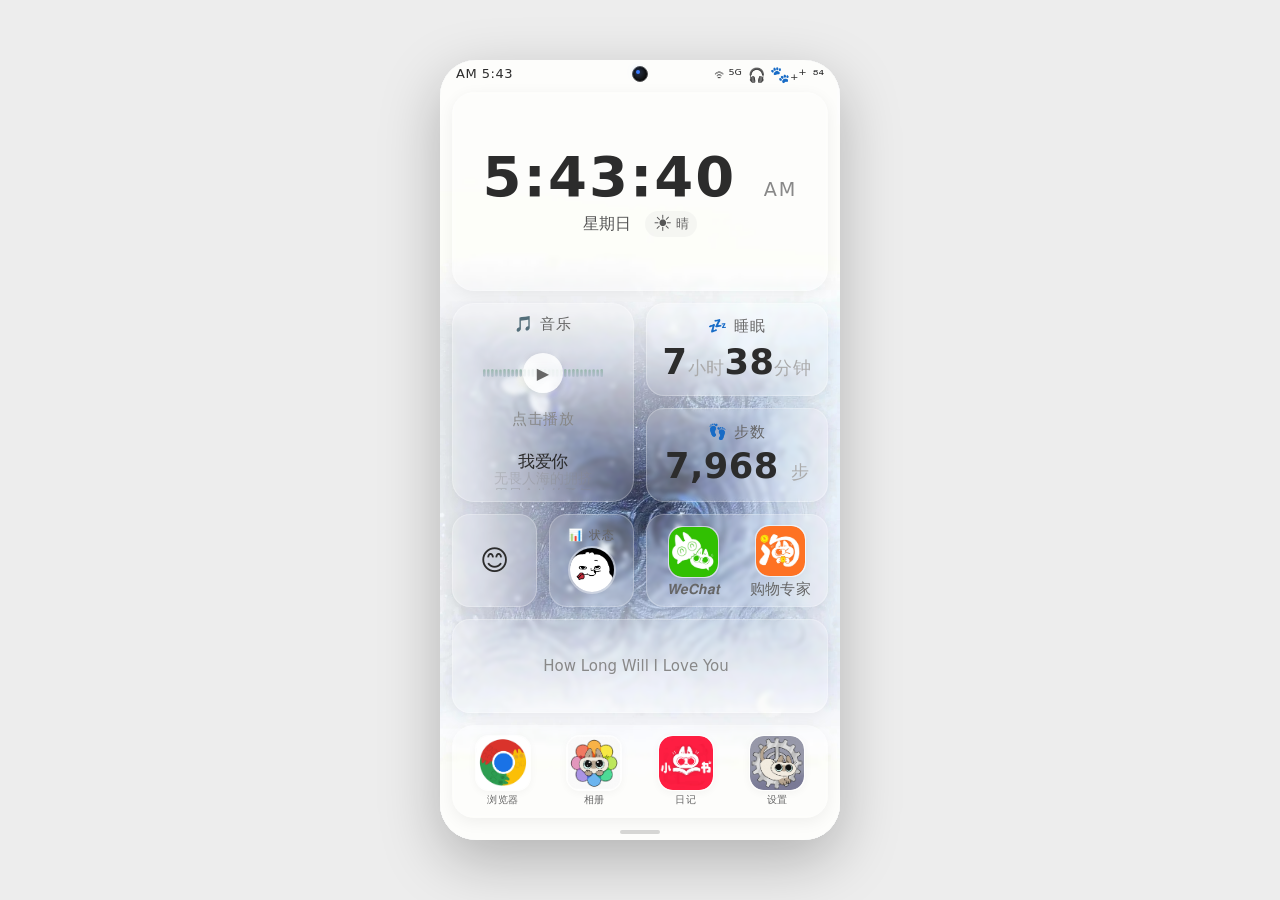
==== index.html @ c07f34bf "Add files via upload" ====
<!DOCTYPE html>
<html lang="zh-CN">
<head>
    <meta charset="UTF-8" />
    <meta name="viewport" content="width=device-width, initial-scale=1.0, maximum-scale=1.0, user-scalable=no" />
    <title>𝙒𝙚𝘾𝙝𝙖𝙩</title>

    <title>𝙒𝙚𝘾𝙝𝙖𝙩</title>
    <!-- 引入 CSS -->
    <link rel="stylesheet" href="style.css" />
</head>
<body class="font-system">

<div class="phone" id="app">
    <!-- 状态栏 (透明) -->
    <div id="statusBar">
        <span class="time" id="statusTime">AM 10:30</span>
        <div class="center-icons">
            <span class="cam"></span>
        </div>
        <div class="right-icons">
            <span class="wifi-icon">ᯤ⁵ᴳ</span>
            <span class="signal-icon">🎧</span>
            <span class="battery-icon">🐾₊⁺</span>⁸⁴
        </div>
    </div>

    <!-- Toast -->
    <div class="toast" id="toast"></div>

    <!-- 横幅通知 -->
    <div id="bannerContainer"></div>

    <!-- ==============================================================
    🏠 手机主页
    ============================================================== -->
    <div class="page active" id="homePage">
        <div class="home-grid" id="homeGrid">
            <!-- 时间卡片 -->
            <div class="home-card home-card-time">
                <div class="time-display" id="homeTimeDisplay">
                    00:00:00 <span class="ampm">AM</span>
                </div>
                <div class="date-weather">
                    <span class="weekday" id="homeWeekday">星期一</span>
                    <span class="weather-wrap" id="weatherToggle" title="点击切换天气">
                        <span class="weather-emoji" id="weatherEmoji">☀️</span>
                        <span class="weather-label" id="weatherLabel">晴</span>
                    </span>
                </div>
            </div>
            <!-- 音乐模块 -->
            <div class="home-card home-card-music" id="musicCard">
                <div class="music-label">🎵 音乐</div>
                <div class="waveform-wrap" id="waveformWrap">
                    <canvas id="musicWaveform"></canvas>
                    <div class="play-overlay" id="playOverlay">▶</div>
                </div>
                <div class="music-status" id="musicStatus">
                    <span id="musicStatusText">点击播放</span>
                </div>
                <div class="lyrics-container" id="lyricsContainer">
                    <div class="lyrics-scroll" id="lyricsScroll"></div>
                </div>
            </div>
            <!-- 睡眠 -->
            <div class="home-card home-card-sleep">
                <div class="sleep-label">💤 睡眠</div>
                <div class="sleep-value" id="sleepValue">
                    <span class="num">7</span><span class="unit">小时</span><span class="num">32</span><span class="unit">分钟</span>
                </div>
            </div>
            <!-- 步数 -->
            <div class="home-card home-card-steps">
                <div class="steps-label">👣 步数</div>
                <div class="steps-value" id="stepsValue">
                    <span class="num">6,842</span> <span class="unit">步</span>
                </div>
            </div>
            <!-- 情绪占位 -->
            <div class="home-card home-card-mood-placeholder">😊</div>
            <!-- 状态监测 -->
            <div class="home-card home-card-status" id="statusCard">
                <div class="status-label">📊 状态</div>
                <div class="status-avatar" id="statusAvatar">楚</div>
            </div>
            <!-- WeChat + 购物专家 -->
            <div class="home-card home-card-apps">
                <div class="app-wrapper">
                    <div class="app-icon wechat" id="homeWechatBtn">
                        <span class="app-emoji" style="font-size:inherit;">💬</span>
                    </div>
                    <span class="app-name">𝙒𝙚𝘾𝙝𝙖𝙩</span>
                </div>
                <div class="app-wrapper">
                    <div class="app-icon shopping" id="homeShoppingBtn">
                        <span class="app-emoji" style="font-size:inherit;">🛒</span>
                    </div>
                    <span class="app-name">购物专家</span>
                </div>
            </div>
            <!-- 个性签名 -->
            <div class="home-card home-card-signature" id="signatureCard">
                <span class="sig-text" id="homeSignature">今天也要好好生活</span>
                <span class="sig-edit-icon"></span>
            </div>
            <!-- 底部dock -->
            <div class="home-card home-card-dock">
                <div class="dock-wrapper">
                    <div class="dock-icon" id="dockSafari">
                        <span class="dock-emoji" style="font-size:inherit;">🧭</span>
                    </div>
                    <span class="dock-name">浏览器</span>
                </div>
                <div class="dock-wrapper">
                    <div class="dock-icon" id="dockAlbum">
                        <span class="dock-emoji" style="font-size:inherit;">🖼️</span>
                    </div>
                    <span class="dock-name">相册</span>
                </div>
                <div class="dock-wrapper">
                    <div class="dock-icon" id="dockDiary">
                        <span class="dock-emoji" style="font-size:inherit;">📖</span>
                    </div>
                    <span class="dock-name">日记</span>
                </div>
                <div class="dock-wrapper">
                    <div class="dock-icon" id="dockSettings">
                        <span class="dock-emoji" style="font-size:inherit;">⚙️</span>
                    </div>
                    <span class="dock-name">设置</span>
                </div>
            </div>
        </div>
        <div class="home-indicator"></div>
    </div>

    <!-- ==============================================================
    🧭 浏览器页面 (Safari)
    ============================================================== -->
    <div class="page safari-page" id="safariPage">
        <div class="safari-header">
            <button class="back-btn" id="safariBack">‹</button>
            <span class="title">浏览器</span>
            <input class="url-bar" id="urlBar" type="text" placeholder="搜索或输入网址" value="about:blank" />
            <button class="refresh-btn" id="refreshBtn">⟳</button>
        </div>
        <div class="safari-body" id="safariBody">
            <div class="search-engine">
                <div class="search-logo">🔍</div>
                <input class="search-input" id="searchInput" type="text" placeholder="搜索..." />
            </div>
            <div>
                <div class="section-title">⭐ 收藏夹</div>
                <div class="bookmark-item" id="bookmarkShopping">
                    <div>首页 - 您身边的购物专家 30分钟到家</div>
                    <div class="url">shopping://expert</div>
                </div>
                <div class="bookmark-item" id="bookmarkRehab">
                    <div>首页 - Powered by STARS 复健训练</div>
                    <div class="url">stars://rehab</div>
                </div>
                <div class="bookmark-item" id="bookmarkTouch">
                    <div>Touch 虚拟触碰面板 - 与您的爱人亲密互动</div>
                    <div class="url">touch://virtual</div>
                </div>
            </div>
            <div>
                <div class="section-title">🕐 历史记录</div>
                <div class="history-item"><span>小指断裂还可以重新接续吗</span><span class="h-time">昨天</span></div>
                <div class="history-item"><span>腿伤多久能出院</span><span class="h-time">昨天</span></div>
                <div class="history-item"><span>复健训练注意事项</span><span class="h-time">3天前</span></div>
                <div class="history-item"><span>手部神经修复手术</span><span class="h-time">5天前</span></div>
            </div>
        </div>
    </div>

    <!-- 复健弹窗 -->
    <div class="rehab-overlay" id="rehabOverlay">
        <div class="rehab-card">
            <div class="rehab-title">😈 复健训练</div>
            <div class="slider-group">
                <div class="slider-label"><span>震动强度</span><span class="slider-val" id="intensityVal">3</span></div>
                <input type="range" id="intensitySlider" min="1" max="5" value="3" step="1" />
            </div>
            <div class="slider-group">
                <div class="slider-label"><span>震动频率</span><span class="slider-val" id="frequencyVal">3</span></div>
                <input type="range" id="frequencySlider" min="1" max="5" value="3" step="1" />
            </div>
            <div class="slider-group">
                <div class="slider-label"><span>性能释放</span><span class="slider-val" id="performanceVal">50%</span></div>
                <input type="range" id="performanceSlider" min="0" max="100" value="50" step="1" />
            </div>
            <div class="rehab-actions">
                <button class="btn-start" id="rehabStart">▶ 开始</button>
                <button class="btn-stop" id="rehabStop">⏹ 停止</button>
            </div>
        </div>
    </div>

    <!-- ==============================================================
    📖 恋爱日记 (Diary)
    ============================================================== -->
    <div class="page diary-page" id="diaryPage">
        <div class="diary-header">
            <button class="back-btn" id="diaryBack">‹</button>
            <span class="title">日记</span>
            <div class="header-actions">
                <span id="diaryHiddenBtn" style="font-size:18px;cursor:pointer;">🤫</span>
            </div>
        </div>
        <div class="diary-top" id="diaryTop">
            <div class="ecg-row">
                <div class="avatar-circle" id="diaryAvatarLeft">陆</div>
                <div class="ecg-wrap">
                    <svg class="ecg-svg" viewBox="0 0 200 30" preserveAspectRatio="xMidYMid meet">
                        <polyline points="0,15 10,15 15,3 20,27 25,15 35,15 40,3 45,27 50,15 60,15 65,3 70,27 75,15 85,15 90,3 95,27 100,15 110,15 115,3 120,27 125,15 135,15 140,3 145,27 150,15 160,15 165,3 170,27 175,15 185,15 190,3 195,27 200,15"
                        fill="none" stroke="#C1D1E5" stroke-width="2" stroke-linecap="round" stroke-linejoin="round" />
                    </svg>
                    <span class="heart-icon">❤️</span>
                </div>
                <div class="avatar-circle" id="diaryAvatarRight">楚</div>
            </div>
            <div class="diary-anniversary" id="diaryAnniversary">💕 在一起已经 <strong>0</strong> 天</div>
        </div>
        <hr class="diary-divider" />
        <div class="diary-list" id="diaryList"></div>
        <div class="diary-input">
            <input id="diaryInput" placeholder="写日记..." />
            <button id="diarySend">发布</button>
        </div>
    </div>

    <!-- ==============================================================
    👆 Touch 虚拟触碰面板
    ============================================================== -->
    <div class="page touch-page" id="touchPage">
        <div class="touch-header">
            <button class="back-btn" id="touchBack">‹</button>
            <span class="title">Touch 虚拟触碰面板</span>
            <div class="header-actions">
                <button id="privacyToggle" class="privacy-btn" title="点击切换隐私模式">
                    ❤️
                </button>
            </div>
        </div>
        <div class="touch-body">
            <!-- 上方：感知调节模块 -->
            <div class="sense-module">
                <div class="module-title">✨ 感知调节</div>
                <div class="sense-grid">
                    <div class="sense-item">
                        <div class="sense-label">
                            <span>🌬️ 呼吸</span>
                            <span class="sense-value" id="breathVal">60</span>
                        </div>
                        <input type="range" class="sense-slider" id="breathSlider" min="20" max="120" value="60" />
                    </div>
                    <div class="sense-item">
                        <div class="sense-label">
                            <span>🌡️ 体温</span>
                            <span class="sense-value" id="tempVal">36.5</span>
                        </div>
                        <input type="range" class="sense-slider" id="tempSlider" min="35" max="39" step="0.1" value="36.5" />
                    </div>
                    <div class="sense-item">
                        <div class="sense-label">
                            <span>😣 痛觉</span>
                            <span class="sense-value" id="painVal">30</span>
                        </div>
                        <input type="range" class="sense-slider" id="painSlider" min="0" max="100" value="30" />
                    </div>
                    <div class="sense-item">
                        <div class="sense-label">
                            <span>👃 嗅觉</span>
                            <span class="sense-value" id="smellVal">50</span>
                        </div>
                        <input type="range" class="sense-slider" id="smellSlider" min="0" max="100" value="50" />
                    </div>
                    <div class="sense-item">
                        <div class="sense-label">
                            <span>👅 味觉</span>
                            <span class="sense-value" id="tasteVal">50</span>
                        </div>
                        <input type="range" class="sense-slider" id="tasteSlider" min="0" max="100" value="50" />
                    </div>
                </div>
            </div>

            <!-- 中间：8个触碰按键 -->
            <div class="touch-grid-module">
                <div class="module-title">🤲 触碰互动</div>
                <div class="touch-grid">
                    <button class="touch-btn" data-touch="holdhand">
                        <span class="touch-icon">🤝</span>
                        <span class="touch-name">牵手</span>
                    </button>
                    <button class="touch-btn" data-touch="hug">
                        <span class="touch-icon">🤗</span>
                        <span class="touch-name">拥抱</span>
                    </button>
                    <button class="touch-btn" data-touch="kiss">
                        <span class="touch-icon">💋</span>
                        <span class="touch-name">亲吻</span>
                    </button>
                    <button class="touch-btn" data-touch="pathead">
                        <span class="touch-icon">🧠</span>
                        <span class="touch-name">摸头</span>
                    </button>
                    <button class="touch-btn" data-touch="patshoulder">
                        <span class="touch-icon">👐</span>
                        <span class="touch-name">拍肩</span>
                    </button>
                    <button class="touch-btn" data-touch="comfort">
                        <span class="touch-icon">🫂</span>
                        <span class="touch-name">安慰</span>
                    </button>
                    <button class="touch-btn" data-touch="observe">
                        <span class="touch-icon">👀</span>
                        <span class="touch-name">观察</span>
                    </button>
                    <button class="touch-btn" data-touch="play">
                        <span class="touch-icon">🎮</span>
                        <span class="touch-name">嬉戏</span>
                    </button>
                </div>
            </div>

            <!-- 下方：反应日志区 -->
            <div class="log-module">
                <div class="module-title">📝 反应日志 <span style="font-size:11px;color:#999;font-weight:normal;">（长按可删除）</span></div>
                <div class="log-area" id="touchLogArea">
                    <div class="log-empty">点击上方按键，看看楚歌的反应...</div>
                </div>
            </div>
        </div>
    </div>

    <!-- ==============================================================
    🛒 购物专家页面
    ============================================================== -->
    <div class="page shopping-page" id="shoppingPage">
        <div class="shopping-header">
            <button class="back-btn" id="shoppingBack">‹</button>
            <span class="title">购物专家</span>
            <div class="header-actions">
                <button class="more-btn" id="shoppingMoreBtn">⋮</button>
                <div class="more-dropdown" id="shoppingMoreDropdown">
                    <button class="m-item" data-action="add">➕ 添加物品</button>
                    <button class="m-item" data-action="toggleHide">
                        🙈 隐藏金额 <span class="toggle-indicator" id="hideToggleIndicator">关</span>
                    </button>
                </div>
            </div>
        </div>
        <!-- 分类导航 -->
        <div class="shop-categories" id="shopCategories"></div>
        <!-- 商品列表 -->
        <div class="shop-items" id="shopItems"></div>
        <!-- 购物车栏 -->
        <div class="shop-cart-bar" id="shopCartBar">
            <div class="cart-info">
                <span class="cart-icon" id="cartIcon">
                    🛒
                    <span class="cart-badge" id="cartBadge" style="display:none;">0</span>
                </span>
                <span class="cart-summary" id="cartSummary">购物车是空的</span>
            </div>
            <button class="btn-checkout" id="btnCheckout" disabled>去购物</button>
        </div>
        <!-- 购物车详情 -->
        <div class="cart-detail-overlay" id="cartDetailOverlay">
            <div class="cart-detail-card">
                <div class="cart-title">🛒 购物车</div>
                <div class="cart-items" id="cartItemsList"></div>
                <div class="cart-total" id="cartTotalRow">
                    <span>合计</span>
                    <span class="total-price" id="cartTotalPrice">¥0.00</span>
                </div>
                <div class="cart-actions">
                    <button class="btn-cart-checkout" id="cartCheckoutBtn">🧾 下单</button>
                    <button class="btn-cart-clear" id="cartClearBtn">清空</button>
                    <button class="btn-cart-close" id="cartCloseBtn">关闭</button>
                </div>
            </div>
        </div>
    </div>

    <!-- ===== 聊天列表页 ===== -->
    <div class="page" id="listPage">
        <div class="list-header">
            <button class="back-btn" id="listBack">‹</button>
            <span class="title">𝙒𝙚𝘾𝙝𝙖𝙩</span>
            <div class="header-actions">
                <span id="momentsEntry" style="font-size:18px;cursor:pointer;">🌙</span>
            </div>
        </div>
        <div id="contactList" style="flex:1;overflow-y:auto;"></div>
    </div>

    <!-- ===== 聊天详情页 ===== -->
    <div class="page" id="chatPage">
        <div class="chat-header">
            <button class="back-btn" id="backToList">‹</button>
            <div class="header-title-wrapper" id="chatTitleWrapper">
                <span class="main-name" id="chatTitleMain">楚歌</span>
                <span class="sub-name" id="chatTitleSub"></span>
            </div>
            <div class="header-actions">
                <button class="action-btn" id="callBtn" title="拨打电话">📞</button>
                <button class="menu-btn" id="menuBtn">⋮</button>
            </div>
            <div class="dropdown-menu" id="dropdownMenu">
                <button class="menu-item" data-action="background">📝 背景记录</button>
                <button class="menu-item" data-action="pin">📌 置顶聊天</button>
                <button class="menu-item" data-action="mute">🔕 消息免打扰</button>
                <button class="menu-item" data-action="cold">❄️ 许久未回复</button>
                <div class="menu-divider"></div>
                <button class="menu-item" data-action="redpacket">🧧 发红包</button>
                <button class="menu-item" data-action="voice">🎤 发语音</button>
                <div class="menu-divider"></div>
                <button class="menu-item" data-action="export">📤 导出聊天记录</button>
                <button class="menu-item danger" data-action="delete">🚫 删除聊天</button>
            </div>
        </div>

        <div class="chat-area" id="chatArea"></div>

        <div class="msg-context-menu" id="msgContextMenu">
            <button class="menu-item" id="msgMenuDelete">🚫 删除</button>
            <button class="menu-item" id="msgMenuRegenerate">🔄 AI重说</button>
            <button class="menu-item" id="msgMenuSelectMulti">☑️ 选择多条</button>
        </div>

        <div class="selection-bar" id="selectionBar">
            <span class="sel-info">已选 <span class="count" id="selCount">0</span> 条</span>
            <div class="sel-actions">
                <button class="btn-del" id="selDelete">🚫 删除</button>
                <button class="btn-forward" id="selForward">📤 转发</button>
                <button class="btn-cancel-sel" id="selCancel">取消</button>
            </div>
        </div>

        <div class="input-area">
            <button class="plus-btn" id="plusBtn">
                <span class="plus-icon">+</span>
            </button>
            <div class="input-wrap">
                <div class="sticker-preview" id="stickerPreview" aria-hidden="true"></div>
                <input class="input-field" id="inputField" type="text" placeholder="输入消息..." autocomplete="off" />
            </div>
            <button class="send-btn" id="sendBtn">发送</button>
        </div>

        <!-- 底部功能面板 -->
        <div class="bottom-panel" id="bottomPanel">
            <div class="panel-card" data-action="sticker">
                <div class="card-icon">😊</div>
                <div class="card-label">表情包</div>
            </div>
            <div class="panel-card" data-action="redpacket">
                <div class="card-icon">🧧</div>
                <div class="card-label">红包</div>
            </div>
            <div class="panel-card" data-action="transfer">
                <div class="card-icon">💸</div>
                <div class="card-label">转账</div>
            </div>
            <div class="panel-card" data-action="placeholder">
                <div class="card-icon">📎</div>
                <div class="card-label">更多</div>
            </div>
        </div>

        <!-- ===== 通话面板 - 半透明毛玻璃 ===== -->
        <div class="call-overlay" id="callOverlay">
            <div class="call-card">
                <div class="caller-name" id="callerName">楚歌</div>
                <div class="caller-status" id="callerStatus">响铃中...</div>
                <div class="call-actions">
                    <button class="btn-answer" id="callAnswer">接听</button>
                    <button class="btn-reject" id="callReject">挂断</button>
                </div>
            </div>
        </div>

        <div class="claim-overlay" id="claimOverlay">
            <div class="claim-card">
                <div class="claim-title">🧧 领取红包</div>
                <div class="claim-actions">
                    <button class="btn-claim" id="claimBtn">领取</button>
                    <button class="btn-return" id="returnBtn">退回</button>
                </div>
            </div>
        </div>

        <div class="custom-overlay" id="redpacketOverlay">
            <div class="custom-card">
                <div class="card-title">🧧 发红包</div>
                <input class="card-input" id="redpacketAmount" type="text" placeholder="金额（元）" />
                <textarea class="card-textarea" id="redpacketMessage" placeholder="想说的话（选填）"></textarea>
                <div class="card-actions">
                    <button class="btn-send" id="redpacketSend">发送</button>
                    <button class="btn-cancel" id="redpacketCancel">取消</button>
                </div>
            </div>
        </div>

        <div class="custom-overlay" id="voiceOverlay">
            <div class="custom-card">
                <div class="card-title">🎤 发语音</div>
                <textarea class="card-textarea" id="voiceContent" placeholder="输入语音内容..." style="min-height:50px;"></textarea>
                <div class="voice-bar-container">
                    <div class="voice-bar" id="voiceBar" style="width:0%;"></div>
                </div>
                <div class="card-actions">
                    <button class="btn-send" id="voiceSend">发送</button>
                    <button class="btn-cancel" id="voiceCancel">取消</button>
                </div>
            </div>
        </div>

        <!-- 表情包面板 -->
        <div class="sticker-overlay" id="stickerOverlay">
            <div class="sticker-panel">
                <div class="sticker-header">
                    <span class="sticker-title">😊 表情包</span>
                    <button class="sticker-add-btn" id="stickerAddBtn">+ 添加</button>
                    <button class="sticker-close" id="stickerClose">×</button>
                </div>
                <div class="sticker-grid" id="stickerGrid">
                    <!-- 表情包动态生成 -->
                </div>
            </div>
        </div>

        <!-- 表情包编辑弹窗 -->
        <div class="sticker-edit-overlay" id="stickerEditOverlay">
            <div class="sticker-edit-card">
                <div class="edit-title" id="stickerEditTitle">添加表情包</div>
                <div class="edit-preview" id="stickerEditPreview">😊</div>
                <div class="edit-row" style="display:flex; align-items:center; gap:8px;">
                    <label style="flex-shrink:0;">表情/图片</label>
                    <input type="text" id="stickerEmojiInput" placeholder="输入emoji或图片URL" style="flex:1;" />
                    <button type="button" id="stickerImageUploadBtn" style="
                        width:32px; height:32px; border-radius:50%; border:1px solid #ccc;
                        background:#f0f0f0; cursor:pointer; font-size:16px; display:flex;
                        align-items:center; justify-content:center; flex-shrink:0;
                    " title="上传图片">↑</button>
                    <input type="file" id="stickerImageUpload" accept="image/*" style="display:none;" />
                </div>
                <!-- ★★★ 已删除“备注”输入框 ★★★ -->
                <div class="edit-row">
                    <label>描述（30字）</label>
                    <input type="text" id="stickerDescInput" maxlength="30" placeholder="例如：流泪小狗紧紧拥抱..." />
                </div>
                <div class="edit-row">
                    <label>风格</label>
                    <select id="stickerStyleSelect">
                        <option value="positive">开心/积极</option>
                        <option value="negative">生气/消极</option>
                        <option value="shy">害羞/暧昧</option>
                        <option value="sad">委屈/难过</option>
                        <option value="neutral">中性/其他</option>
                    </select>
                </div>
                <div class="edit-actions">
                    <button class="btn-cancel" id="stickerEditCancel">取消</button>
                    <button class="btn-save" id="stickerEditSave">保存</button>
                </div>
            </div>
        </div>

        <div class="forward-overlay" id="forwardOverlay">
            <div class="forward-card">
                <div class="forward-title">📤 转发给</div>
                <div class="forward-list" id="forwardList"></div>
                <div class="forward-actions">
                    <button class="btn-fwd-cancel" id="forwardCancel">取消</button>
                </div>
            </div>
        </div>
    </div>

    <!-- ===== 朋友圈页 ===== -->
    <div class="page moments-page" id="momentsPage">
        <div class="moments-header">
            <button class="back-btn" id="momentsBack">‹</button>
            <span class="title">𝙈𝙤𝙢𝙚𝙣𝙩𝙨</span>
            <div class="header-actions">
                <span id="momentsHiddenBtn" style="font-size:18px;cursor:pointer;">🤫</span>
            </div>
        </div>
        <div class="profile-area" id="momentsProfileArea">
            <div class="profile-avatar" id="profileAvatar">陆</div>
            <div class="profile-signature" id="profileSignature">打工赚钱 养楚歌</div>
        </div>
        <div class="moments-list" id="momentsList"></div>
        <div class="moments-input">
            <input id="momentInput" placeholder="写日记..." />
            <button id="momentSend">发布</button>
        </div>
    </div>

    <!-- ===== 设置页 ===== -->
    <div class="page settings-page" id="settingsPage">
        <div class="settings-header">
            <button class="back-btn" id="settingsBack">‹</button>
            <span class="title">设置</span>
        </div>
        <div class="settings-body">
            <!-- 手机美化 -->
            <div class="settings-group" id="themeGroup">
                <div class="group-header">
                    <span class="group-title">手机美化</span>
                    <span class="toggle-btn collapsed" id="themeToggle">▼</span>
                </div>
                <div class="group-content collapsed" id="themeContent">
                    <div class="option-row">
                        <span class="option-label">字体</span>
                        <div class="option-control" id="fontControl">
                            <select id="fontSelect">
                                <option value="system">系统默认</option>
                                <option value="noto-sans">思源黑体</option>
                                <option value="noto-serif">思源宋体</option>
                                <option value="georgia">Georgia</option>
                                <option value="palatino">Palatino</option>
                            </select>
                        </div>
                    </div>
                    <div class="option-row">
                        <span class="option-label">桌面壁纸</span>
                        <div class="option-control" style="flex-direction:column; align-items:stretch; gap:8px; width:100%;">
                            <div class="wallpaper-preview" id="wallpaperPreview">点击上传壁纸</div>
                            <div class="wallpaper-actions">
                                <button class="primary" id="wallpaperUpload">上传</button>
                                <button id="wallpaperReset">恢复默认</button>
                            </div>
                        </div>
                    </div>
                    <div class="option-row">
                        <span class="option-label">朋友圈首图</span>
                        <div class="option-control" style="flex-direction:column; align-items:stretch; gap:8px; width:100%;">
                            <div class="wallpaper-preview" id="momentsCoverPreview">点击上传首图</div>
                            <div class="wallpaper-actions">
                                <button class="primary" id="momentsCoverUpload">上传</button>
                                <button id="momentsCoverReset">恢复默认</button>
                            </div>
                        </div>
                    </div>
                    <div class="option-row">
                        <span class="option-label">聊天背景</span>
                        <div class="option-control" style="flex-direction:column; align-items:stretch; gap:8px; width:100%;">
                            <div class="wallpaper-preview" id="chatBgPreview">点击上传背景</div>
                            <div class="wallpaper-actions">
                                <button class="primary" id="chatBgUpload">上传</button>
                                <button id="chatBgReset">恢复默认</button>
                            </div>
                        </div>
                    </div>
                    <div class="option-row">
                        <span class="option-label">气泡透明度</span>
                        <div class="option-control">
                            <input type="range" id="bubbleOpacitySlider" min="20" max="100" value="100" step="1" />
                            <span class="range-val" id="bubbleOpacityVal">100%</span>
                        </div>
                    </div>
                    <div class="option-row">
                        <span class="option-label">字体大小</span>
                        <div class="option-control">
                            <input type="range" id="bubbleFontSizeSlider" min="12" max="20" value="14" step="1" />
                            <span class="range-val" id="bubbleFontSizeVal">14px</span>
                        </div>
                    </div>
                    <div class="option-row">
                        <span class="option-label">模块透明度</span>
                        <div class="option-control">
                            <input type="range" id="opacitySlider" min="10" max="100" value="15" step="1" />
                            <span class="range-val" id="opacityVal">15%</span>
                        </div>
                    </div>
                    <div class="option-row">
                        <span class="option-label">模块毛玻璃</span>
                        <div class="option-control">
                            <input type="range" id="blurSlider" min="0" max="30" value="2" step="1" />
                            <span class="range-val" id="blurVal">2px</span>
                        </div>
                    </div>
                </div>
            </div>

            <!-- 头像管理 -->
            <div class="settings-group" id="avatarSettingsGroup">
                <div class="group-header">
                    <span class="group-title">头像管理</span>
                    <span class="toggle-btn collapsed" id="avatarToggle">▼</span>
                </div>
                <div class="group-content collapsed" id="avatarSettingsContent">
                    <div class="avatar-edit-row">
                        <div class="label">陆昭</div>
                        <div class="preview" id="myAvatarPreview"></div>
                        <div class="actions">
                            <button id="myAvatarEmoji">Emoji</button>
                            <button id="myAvatarUpload">上传</button>
                            <button id="myAvatarReset">恢复默认</button>
                        </div>
                    </div>
                    <div id="contactAvatarList" style="margin-top:8px;"></div>
                </div>
            </div>

            <!-- 图标管理 -->
            <div class="settings-group" id="iconSettingsGroup">
                <div class="group-header">
                    <span class="group-title">图标管理</span>
                    <span class="toggle-btn collapsed" id="iconToggle">▼</span>
                </div>
                <div class="group-content collapsed" id="iconSettingsContent">
                    <div id="iconList"></div>
                </div>
            </div>

            <!-- 时间设置 -->
            <div class="settings-group">
                <div class="group-title">时间设置</div>
                <div class="option-row">
                    <span class="option-label">当前时间</span>
                    <span id="currentTimeDisplay" style="font-size:14px;color:#2c2c2c;"></span>
                </div>
                <div class="option-row" style="flex-wrap:wrap; gap:6px;">
                    <span class="option-label">时间调整</span>
                    <div class="option-control" style="flex:1; justify-content:flex-start; gap:8px; flex-wrap:wrap;">
                        <input type="datetime-local" id="timePicker" />
                        <button id="applyTimeBtn">应用</button>
                        <button id="syncTimeBtn" style="padding:4px 14px; border:1px solid #d9d9d9; border-radius:16px; background:#fff; font-size:13px; cursor:pointer; font-family:inherit; color:#2c2c2c;">同步系统时间</button>
                    </div>
                </div>
            </div>

            <!-- API设置 -->
            <div class="settings-group">
                <div class="group-title">API 设置</div>
                <div class="option-row" style="flex-direction:column; align-items:stretch; gap:4px; padding:6px 0;">
                    <span class="option-label" style="width:100%; font-size:13px; font-weight:500; color:#555;">API 地址</span>
                    <input type="text" id="apiUrlInput" placeholder="https://api.deepseek.com/chat/completions" 
                           style="width:100%; height:34px; border:1px solid #d9d9d9; border-radius:8px; padding:0 12px; font-size:13px; outline:none; font-family:inherit; box-sizing:border-box;" />
                </div>
                <div class="option-row" style="flex-direction:column; align-items:stretch; gap:4px; padding:6px 0;">
                    <span class="option-label" style="width:100%; font-size:13px; font-weight:500; color:#555;">API Key</span>
                    <input type="password" id="apiKeyInput" placeholder="输入你的 API Key" 
                           style="width:100%; height:34px; border:1px solid #d9d9d9; border-radius:8px; padding:0 12px; font-size:13px; outline:none; font-family:inherit; box-sizing:border-box;" />
                </div>
                <div class="option-row" style="justify-content:flex-end; gap:10px; padding:6px 0; border-bottom:none;">
                    <button id="apiResetBtn" style="padding:6px 18px; border:1px solid #d9d9d9; border-radius:16px; background:#fff; font-size:13px; cursor:pointer; font-family:inherit; color:#666;">重置默认</button>
                    <button id="apiSaveBtn" style="padding:6px 18px; border:none; border-radius:16px; background:#8BA8B7; font-size:13px; cursor:pointer; font-family:inherit; color:#fff;">保存设置</button>
                </div>
            </div>

            <!-- 数据管理 -->
            <div class="settings-group" id="dataGroup">
                <div class="group-header">
                    <span class="group-title">数据管理</span>
                    <span class="toggle-btn collapsed" id="dataToggle">▼</span>
                </div>
                <div class="group-content collapsed" id="dataContent">
                    <div class="data-row">
                        <span class="label">清除全部聊天记录</span>
                        <div class="btn-group"><button class="danger-btn" id="clearAllBtn">清除</button></div>
                    </div>
                    <div class="data-row">
                        <span class="label">删除全部朋友圈内容</span>
                        <div class="btn-group"><button class="danger-btn secondary" id="clearMomentsBtn">删除</button></div>
                    </div>
                    <div class="data-row">
                        <span class="label">数据备份</span>
                        <div class="btn-group">
                            <button class="danger-btn backup" id="backupDataBtn">备份</button>
                            <button class="danger-btn import" id="importDataBtn">导入</button>
                        </div>
                    </div>
                    <div class="data-row">
                        <span class="label">全局重置</span>
                        <div class="btn-group"><button class="danger-btn tertiary" id="globalResetBtn">重置</button></div>
                    </div>
                </div>
            </div>
        </div>
    </div>

    <!-- ===== 状态监测弹窗 ===== -->
    <div class="status-overlay" id="statusOverlay">
        <div class="status-card">
            <div class="status-title">📊 楚歌当前状态</div>
            <div class="status-item">
                <div class="label-row"><span>情绪</span><span class="val" id="statusMoodVal">50</span></div>
                <div class="progress-track"><div class="progress-fill" id="statusMoodFill" style="width:50%;"></div></div>
                <div class="extremes"><span>低落</span><span>开心</span></div>
            </div>
            <div class="status-item">
                <div class="label-row"><span>爱意</span><span class="val" id="statusLoveVal">50</span></div>
                <div class="progress-track"><div class="progress-fill" id="statusLoveFill" style="width:50%;"></div></div>
                <div class="extremes"><span>冷淡</span><span>热烈</span></div>
            </div>
            <div class="status-item">
                <div class="label-row"><span>压力</span><span class="val" id="statusStressVal">50</span></div>
                <div class="progress-track"><div class="progress-fill" id="statusStressFill" style="width:50%;"></div></div>
                <div class="extremes"><span>焦虑</span><span>轻松</span></div>
            </div>
            <div class="status-item">
                <div class="label-row"><span>体力</span><span class="val" id="statusEnergyVal">50</span></div>
                <div class="progress-track"><div class="progress-fill" id="statusEnergyFill" style="width:50%;"></div></div>
                <div class="extremes"><span>疲惫</span><span>高昂</span></div>
            </div>
            <div class="status-item">
                <div class="label-row"><span>欲望</span><span class="val" id="statusDesireVal">50</span></div>
                <div class="progress-track"><div class="progress-fill" id="statusDesireFill" style="width:50%;"></div></div>
                <div class="extremes"><span>无感</span><span>渴求</span></div>
            </div>
            <div class="status-want">
                <span class="want-label">此刻最想要</span>
                <span class="want-text" id="statusWant">...</span>
            </div>
            <button class="btn-close" id="statusClose">关闭</button>
        </div>
    </div>

    <!-- 歌词编辑弹窗 -->
    <div class="lyrics-edit-overlay" id="lyricsEditOverlay">
        <div class="lyrics-edit-card">
            <div class="edit-title">编辑歌词</div>
            <div class="edit-hint">每行一句歌词，播放时会自动滚动</div>
            <textarea id="lyricsEditTextarea" placeholder="在这里输入歌词..."></textarea>
            <div class="edit-actions">
                <button class="btn-cancel" id="lyricsEditCancel">取消</button>
                <button class="btn-save" id="lyricsEditSave">保存</button>
            </div>
        </div>
    </div>

<!-- 引入 JS（放在 body 末尾，确保 DOM 加载完毕） -->
<script src="script.js"></script>
</body>
</html>
---- style.css ----
/* ===== 全局重置 & 通用 ===== */
        * {
            margin: 0;
            padding: 0;
            box-sizing: border-box;
        }
        body {
            background: #ededed;
            display: flex;
            justify-content: center;
            align-items: center;
            min-height: 100vh;
            padding: 20px;
        }
        body.font-system {
            font-family: system-ui, -apple-system, 'Segoe UI', Roboto, Helvetica, Arial, sans-serif;
        }
        body.font-noto-sans {
            font-family: 'Noto Sans SC', 'PingFang SC', 'Microsoft YaHei', sans-serif;
        }
        body.font-noto-serif {
            font-family: 'Noto Serif SC', 'SimSun', serif;
        }
        body.font-georgia {
            font-family: Georgia, 'Times New Roman', serif;
        }
        body.font-palatino {
            font-family: 'Palatino Linotype', 'Book Antiqua', Palatino, serif;
        }

        .phone {
            width: 100%;
            max-width: 400px;
            height: 780px;
            background: #fff;
            border-radius: 36px;
            box-shadow: 0 20px 60px rgba(0, 0, 0, 0.25);
            overflow: hidden;
            display: flex;
            flex-direction: column;
            position: relative;
        }
        @media (max-width:440px) {
            body {
                padding: 0;
                background: #fff;
            }
            .phone {
                max-width: 100%;
                height: 100vh;
                border-radius: 0;
            }
        }
        @media (max-height:700px) {
            .phone {
                height: 100vh;
                border-radius: 0;
            }
        }

        /* ===== 状态栏 (透明，无分割线) ===== */
        #statusBar {
            position: absolute;
            top: 0;
            left: 0;
            right: 0;
            z-index: 20;
            background: transparent;
            padding: 6px 16px 4px;
            display: flex;
            justify-content: space-between;
            font-size: 13px;
            color: #2c2c2c;
            height: 28px;
            border-bottom: none;
            pointer-events: none;
            position: relative;
        }
        #statusBar .time {
            font-weight: 500;
            font-size: 13px;
            letter-spacing: 0.5px;
            pointer-events: auto;
            flex: 1;
            text-align: left;
        }
        #statusBar .center-icons {
            position: absolute;
            left: 50%;
            transform: translateX(-50%);
            display: flex;
            align-items: center;
            gap: 6px;
            font-size: 14px;
            pointer-events: auto;
        }
        #statusBar .center-icons .cam {
            width: 16px;
            height: 16px;
            border-radius: 50%;
            background: #1a1a1a;
            border: 1px solid #555;
            position: relative;
            box-shadow: inset 0 0 4px #000;
        }
        #statusBar .center-icons .cam::after {
            content: '';
            position: absolute;
            top: 3px;
            left: 3px;
            width: 4px;
            height: 4px;
            border-radius: 50%;
            background: #3a7aff;
            box-shadow: 0 0 6px #4a8aff, 0 0 12px rgba(74, 138, 255, 0.3);
        }
        #statusBar .right-icons {
            display: flex;
            align-items: center;
            gap: 6px;
            font-size: 14px;
            pointer-events: auto;
            flex: 1;
            text-align: right;
            justify-content: flex-end;
        }
        #statusBar .right-icons .wifi-icon,
        #statusBar .right-icons .signal-icon,
        #statusBar .right-icons .battery-icon {
            display: inline-block;
            line-height: 1;
        }
        #statusBar .right-icons .wifi-icon {
            font-size: 15px;
        }
        #statusBar .right-icons .signal-icon {
            font-size: 14px;
            letter-spacing: -1px;
        }
        #statusBar .right-icons .battery-icon {
            font-size: 16px;
        }

        /* ===== 页面容器 ===== */
        .page {
            display: none;
            flex-direction: column;
            width: 100%;
            position: absolute;
            top: 0;
            bottom: 0;
            left: 0;
            background: #fff;
            z-index: 1;
        }
        .page.active {
            display: flex;
            z-index: 2;
        }

        /* ===== 统一标题栏样式 ===== */
        .unified-header {
            background: #ededed;
            padding: 36px 16px 12px;
            border-bottom: 1px solid #d9d9d9;
            display: flex;
            align-items: center;
            justify-content: space-between;
            flex-shrink: 0;
            min-height: 56px;
            position: relative;
        }
        .unified-header .back-btn {
            font-size: 22px;
            cursor: pointer;
            color: #2c2c2c;
            padding: 0 4px;
            line-height: 1;
            background: none;
            border: none;
            font-family: inherit;
        }
        .unified-header .title {
            font-size: 18px;
            font-weight: 600;
            color: #2c2c2c;
            flex: 1;
            text-align: center;
            margin: 0 8px;
            position: absolute;
            left: 50%;
            transform: translateX(-50%);
            pointer-events: none;
        }
        .unified-header .header-actions {
            display: flex;
            gap: 10px;
            align-items: center;
            font-size: 18px;
            color: #2c2c2c;
        }
        .unified-header .header-actions span,
        .unified-header .header-actions button {
            cursor: pointer;
            background: none;
            border: none;
            font-size: inherit;
            color: inherit;
            padding: 0 2px;
            font-family: inherit;
        }
        .unified-header .header-actions span:hover,
        .unified-header .header-actions button:hover {
            opacity: 0.7;
        }

        /* ===== 聊天列表页 ===== */
        #listPage .list-header {
            background: #ededed;
            padding: 36px 16px 12px;
            border-bottom: 1px solid #d9d9d9;
            display: flex;
            align-items: center;
            justify-content: space-between;
            flex-shrink: 0;
            min-height: 56px;
            position: relative;
        }
        #listPage .list-header .back-btn {
            font-size: 22px;
            cursor: pointer;
            color: #2c2c2c;
            padding: 0 4px;
            line-height: 1;
            background: none;
            border: none;
            font-family: inherit;
        }
        #listPage .list-header .title {
            font-size: 18px;
            font-weight: 600;
            color: #2c2c2c;
            flex: 1;
            text-align: center;
            margin: 0 8px;
            position: absolute;
            left: 50%;
            transform: translateX(-50%);
            pointer-events: none;
        }
        #listPage .list-header .header-actions {
            display: flex;
            gap: 10px;
            font-size: 18px;
            cursor: pointer;
        }
        #listPage .list-header .header-actions span:hover {
            opacity: 0.7;
        }

        .list-item {
            display: flex;
            align-items: center;
            padding: 14px 20px;
            border-bottom: 1px solid #f0f0f0;
            cursor: pointer;
            transition: background 0.15s;
        }
        .list-item:hover {
            background: #f5f5f5;
        }
        .list-item .avatar {
            width: 48px;
            height: 48px;
            border-radius: 6px;
            display: flex;
            align-items: center;
            justify-content: center;
            font-size: 20px;
            font-weight: 500;
            color: #fff;
            flex-shrink: 0;
            margin-right: 14px;
            background: #C1D1E5;
            text-shadow: 0 1px 2px rgba(0, 0, 0, 0.1);
            overflow: hidden;
        }
        .list-item .avatar img {
            width: 100%;
            height: 100%;
            object-fit: cover;
            border-radius: 6px;
        }
        .list-item .info {
            flex: 1;
            min-width: 0;
        }
        .list-item .info .name-wrapper {
            display: flex;
            align-items: baseline;
            gap: 6px;
            flex-wrap: wrap;
        }
        .list-item .info .name {
            font-size: 16px;
            font-weight: 500;
            color: #2c2c2c;
        }
        .list-item .info .name-remark {
            font-size: 12px;
            color: #999;
            font-weight: 400;
        }
        .list-item .info .last-msg {
            font-size: 13px;
            color: #999;
            white-space: nowrap;
            overflow: hidden;
            text-overflow: ellipsis;
            margin-top: 4px;
        }
        .list-item .right {
            text-align: right;
            flex-shrink: 0;
            margin-left: 10px;
        }
        .list-item .right .time {
            font-size: 11px;
            color: #b0b0b0;
        }
        .list-item .right .badge {
            background: #A5B5C4;
            color: #fff;
            font-size: 11px;
            border-radius: 12px;
            padding: 0 8px;
            min-width: 18px;
            height: 18px;
            line-height: 18px;
            display: inline-block;
            text-align: center;
            margin-top: 4px;
            font-weight: 500;
        }
        .list-empty {
            text-align: center;
            color: #bbb;
            padding: 60px 20px;
            font-size: 15px;
        }
        .list-item.pinned {
            background: #fafafa;
        }

        /* ===== 聊天详情页 ===== */
        .chat-header {
            background: #ededed;
            padding: 36px 16px 12px;
            display: flex;
            align-items: center;
            justify-content: space-between;
            border-bottom: 1px solid #d9d9d9;
            flex-shrink: 0;
            min-height: 56px;
            position: relative;
        }
        .chat-header .back-btn {
            font-size: 22px;
            color: #2c2c2c;
            cursor: pointer;
            user-select: none;
            padding: 0 6px;
            line-height: 1;
            background: none;
            border: none;
            font-family: inherit;
        }
        .chat-header .header-title-wrapper {
            flex: 1;
            text-align: center;
            margin: 0 8px;
            cursor: pointer;
            display: flex;
            flex-direction: column;
            align-items: center;
            line-height: 1.3;
            position: absolute;
            left: 50%;
            transform: translateX(-50%);
            pointer-events: none;
        }
        .chat-header .header-title-wrapper .main-name {
            font-size: 18px;
            font-weight: 600;
            color: #2c2c2c;
        }
        .chat-header .header-title-wrapper .sub-name {
            font-size: 12px;
            color: #999;
            font-weight: 400;
        }
        .chat-header .header-actions {
            display: flex;
            gap: 10px;
            align-items: center;
        }
        .chat-header .header-actions .action-btn {
            font-size: 16px;
            cursor: pointer;
            user-select: none;
            padding: 4px;
            border-radius: 4px;
            background: none;
            border: none;
            color: #2c2c2c;
            transition: background 0.15s;
        }
        .chat-header .header-actions .action-btn:hover {
            background: rgba(0, 0, 0, 0.06);
        }
        .chat-header .menu-btn {
            font-size: 22px;
            cursor: pointer;
            padding: 4px 8px;
            border-radius: 4px;
            user-select: none;
            background: none;
            border: none;
            color: #2c2c2c;
        }
        .chat-header .menu-btn:hover {
            background: rgba(0, 0, 0, 0.06);
        }

        .dropdown-menu {
            position: absolute;
            top: 56px;
            right: 12px;
            background: #fff;
            border-radius: 10px;
            box-shadow: 0 6px 24px rgba(0, 0, 0, 0.18);
            min-width: 120px;
            max-width: 150px;
            padding: 4px 0;
            display: none;
            z-index: 100;
            overflow: hidden;
        }
        .dropdown-menu.show {
            display: block;
            animation: dropIn 0.18s ease-out;
        }
        @keyframes dropIn {
            from {
                opacity: 0;
                transform: translateY(-8px) scale(0.96);
            }
            to {
                opacity: 1;
                transform: translateY(0) scale(1);
            }
        }
        .dropdown-menu .menu-item {
            padding: 8px 16px;
            font-size: 14px;
            color: #2c2c2c;
            cursor: pointer;
            background: transparent;
            border: none;
            width: 100%;
            text-align: left;
            font-family: inherit;
        }
        .dropdown-menu .menu-item:hover {
            background: #f5f5f5;
        }
        .dropdown-menu .menu-divider {
            height: 1px;
            background: #e8e8e8;
            margin: 4px 12px;
        }
        .dropdown-menu .menu-item.danger {
            color: #e74c3c;
        }

        .chat-area {
            flex: 1;
            overflow-y: auto;
            padding: 10px 14px 6px;
            background: #f7f7f7;
            display: flex;
            flex-direction: column;
            gap: 8px;
        }
        .chat-area::-webkit-scrollbar {
            width: 4px;
        }
        .chat-area::-webkit-scrollbar-thumb {
            background: #c8c8c8;
            border-radius: 4px;
        }

        .message-row {
            display: flex;
            flex-direction: column;
            max-width: 78%;
            position: relative;
        }
        .message-row {
            animation: none !important;
        }

        .message-row.me {
            align-self: flex-end;
            align-items: flex-end;
        }
        .message-row.other {
            align-self: flex-start;
            align-items: flex-start;
        }
        .message-row.background {
            align-self: center;
            max-width: 90%;
            align-items: center;
        }
        .message-row.background .bubble {
            background: #f0f0f0;
            color: #888;
            font-size: 12px;
            padding: 4px 12px;
            border-radius: 12px;
            box-shadow: none;
        }
        .message-row.background .msg-footer {
            display: none;
        }

        .bubble {
            padding: 8px 12px;
            border-radius: 10px;
            font-size: var(--bubble-font-size, 14px);
            line-height: 1.5;
            word-break: break-word;
            color: #2c2c2c;
            box-shadow: 0 1px 2px rgba(0, 0, 0, 0.04);
            max-width: 100%;
            position: relative;
            cursor: default;
            user-select: none;
            transform: translateZ(0);
        }
        .bubble.bubble-pop,
        .chat-area.chat-entering .message-row.animate-bubble .bubble {
            animation: bubble-pop 0.42s cubic-bezier(0.215, 0.61, 0.355, 1) both;
        }
        .chat-area.chat-entering .message-row.animate-bubble .bubble {
            animation-delay: var(--bubble-delay, 0);
        }

        @keyframes bubble-pop {
            0% {
                opacity: 0.2;
                transform: scale(0.92) translate3d(0, 0, 0);
            }
            45% {
                opacity: 1;
                transform: scale(1.03) translate3d(0, -1px, 0);
            }
            70% {
                transform: scale(0.99) translate3d(0, 0, 0);
            }
            100% {
                opacity: 1;
                transform: scale(1) translate3d(0, 0, 0);
            }
        }
        .message-row.me .bubble {
            background: rgba(193, 209, 229, var(--bubble-opacity, 1));
            border-bottom-right-radius: 0;
        }
        .message-row.other .bubble {
            background: rgba(232, 232, 232, var(--bubble-opacity, 1));
            border-bottom-left-radius: 0;
        }
        .bubble.system {
            background: #f0f0f0;
            color: #bbb;
            font-size: 12px;
            padding: 5px 12px;
            box-shadow: none;
            font-style: normal;
            font-weight: normal;
        }

        /* 红包气泡 */
        .bubble.redpacket {
            background: #FDF5E6;
            border-radius: 12px !important;
            overflow: hidden;
            padding: 0 !important;
            min-width: 180px;
            max-width: 260px;
            cursor: pointer;
            box-shadow: 0 2px 8px rgba(0,0,0,0.08);
            display: flex;
            flex-direction: column;
        }
        .bubble.redpacket .redpacket-top {
            background: linear-gradient(135deg, #FF6B35, #E53E3E);
            padding: 12px 16px;
            flex: 1;
            display: flex;
            align-items: center;
            gap: 12px;
            min-height: 64px;
        }
        .bubble.redpacket .redpacket-icon {
            font-size: 30px;
            line-height: 1;
        }
        .bubble.redpacket .redpacket-info {
            flex: 1;
            display: flex;
            flex-direction: column;
            color: #fff;
            overflow: hidden;
        }
        .bubble.redpacket .redpacket-amount {
            font-size: 22px;
            font-weight: 700;
            line-height: 1.2;
            word-break: break-all;
        }
        .bubble.redpacket .redpacket-msg {
            font-size: 12px;
            opacity: 0.85;
            margin-top: 2px;
            white-space: nowrap;
            overflow: hidden;
            text-overflow: ellipsis;
        }
        .bubble.redpacket .redpacket-bottom {
            background: #FDF5E6;
            text-align: left;
            padding: 0px 16px;
            height: 24px;
            line-height: 24px;
            font-size: 11px;
            color: #5D4037;
            font-weight: 500;
            letter-spacing: 0px;
            border-top: 1px solid #f0d5b0;
        }

        /* 语音气泡 */
        .bubble.voice {
            background: rgba(224, 242, 254, 0.35) !important;
            backdrop-filter: blur(4px) !important;
            -webkit-backdrop-filter: blur(4px) !important;
            border: 1px solid rgba(255, 255, 255, 0.3) !important;
            border-radius: 20px !important;
            padding: 10px 18px !important;
            min-width: 220px !important;
            max-width: 280px !important;
            color: #1e293b !important;
            box-shadow: 0 2px 12px rgba(0,0,0,0.04) !important;
            position: relative;
        }
        .message-row.me .bubble.voice {
            background: rgba(191, 219, 254, 0.35) !important;
        }
        .message-row.other .bubble.voice {
            background: rgba(226, 232, 240, 0.35) !important;
        }

        .bubble.voice .wave {
            display: flex;
            align-items: center;
            gap: 10px;
            font-size: 14px;
            color: #334155;
        }
        .bubble.voice .wave .wave-icon {
            font-size: 20px;
            color: #3b82f6;
            opacity: 0.8;
        }
        .bubble.voice .wave .wave-bars {
            display: flex;
            align-items: flex-end;
            gap: 2px;
            height: 20px;
            flex: 1;
            padding: 0 4px;
        }
        .bubble.voice .wave .wave-bars .bar {
            width: 4px;
            border-radius: 2px;
            background: currentColor;
            opacity: 0.5;
        }
        .bubble.voice .wave .seconds {
            font-size: 14px;
            font-weight: 600;
            margin-left: auto;
            color: #475569;
            flex-shrink: 0;
        }
        .bubble.voice .transcript {
            margin-top: 8px;
            font-size: 13px;
            color: #334155;
            opacity: 1;
            border-top: 1px solid rgba(0,0,0,0.08);
            padding-top: 8px;
            word-break: break-word;
        }
        .bubble.voice .divider {
            display: none;
        }

        /* 购物小票 */
        .bubble.receipt {
            background: #fff !important;
            border: 1px dashed #ccc !important;
            border-radius: 4px !important;
            padding: 12px 16px !important;
            font-size: 13px;
            color: #2c2c2c;
            box-shadow: 0 1px 4px rgba(0,0,0,0.08);
            min-width: 200px;
            max-width: 280px;
            text-align: left;
            font-family: 'Courier New', monospace;
        }
        .bubble.receipt .receipt-header {
            font-size: 15px;
            font-weight: 600;
            text-align: center;
            margin-bottom: 6px;
            letter-spacing: 2px;
        }
        .bubble.receipt .receipt-divider {
            border-top: 1px dashed #bbb;
            margin: 8px 0;
        }
        .bubble.receipt .receipt-item {
            display: flex;
            justify-content: space-between;
            font-size: 13px;
            padding: 2px 0;
        }
        .bubble.receipt .receipt-total {
            display: flex;
            justify-content: space-between;
            font-weight: 600;
            border-top: 1px solid #ccc;
            padding-top: 6px;
            margin-top: 4px;
            font-size: 14px;
        }
        .bubble.receipt .receipt-footer {
            text-align: center;
            font-size: 11px;
            color: #999;
            margin-top: 6px;
            border-top: 1px dashed #ccc;
            padding-top: 4px;
        }

        .msg-footer {
            display: flex;
            align-items: center;
            gap: 6px;
            margin-top: 2px;
            padding: 0 4px;
            font-size: 10px;
            color: #999;
        }
        .message-row.me .msg-footer {
            justify-content: flex-end;
        }
        .message-row.other .msg-footer {
            justify-content: flex-start;
        }
        .chat-ai .msg-footer .read-status {
            display: none !important;
        }
        .message-row.me .msg-footer .read-status {
            display: inline !important;
        }

        .msg-context-menu {
            display: none;
            position: absolute;
            background: #fff;
            border-radius: 10px;
            box-shadow: 0 6px 24px rgba(0, 0, 0, 0.2);
            padding: 4px 0;
            z-index: 150;
            min-width: 120px;
        }
        .msg-context-menu.show {
            display: block;
            animation: dropIn 0.15s ease-out;
        }
        .msg-context-menu .menu-item {
            padding: 8px 18px;
            font-size: 14px;
            color: #2c2c2c;
            cursor: pointer;
            background: transparent;
            border: none;
            width: 100%;
            text-align: left;
            font-family: inherit;
        }
        .msg-context-menu .menu-item:hover {
            background: #f5f5f5;
        }
        .msg-context-menu .menu-item.danger {
            color: #e74c3c;
        }

        .input-area {
            background: #f7f7f7;
            padding: 6px 12px 10px;
            border-top: 1px solid #e0e0e0;
            display: flex;
            align-items: center;
            gap: 6px;
            flex-shrink: 0;
        }
        .input-wrap {
            position: relative;
            flex: 1;
            min-width: 0;
        }
        .sticker-preview {
            position: absolute;
            top: -40px;
            left: 8px;
            display: none;
            align-items: center;
            justify-content: center;
            width: 44px;
            height: 44px;
            padding: 4px;
            border-radius: 12px;
            background: rgba(255,255,255,0.96);
            box-shadow: 0 4px 12px rgba(0,0,0,0.12);
            border: 1px solid #e8eef5;
            z-index: 5;
        }
        .sticker-preview.show {
            display: flex;
        }
        .sticker-preview img {
            width: 100%;
            height: 100%;
            object-fit: contain;
            border-radius: 8px;
        }
        .sticker-preview .sticker-thumb-emoji {
            font-size: 24px;
            line-height: 1;
        }
        .input-area .input-field {
            width: 100%;
            height: 36px;
            border: 1px solid #d9d9d9;
            border-radius: 18px;
            padding: 0 14px;
            font-size: 14px;
            outline: none;
            background: #fff;
            font-family: inherit;
            color: #2c2c2c;
        }
        .input-area .input-field:focus {
            border-color: #C1D1E5;
        }
        .input-area .send-btn {
            height: 36px;
            padding: 0 16px;
            border: none;
            border-radius: 18px;
            background: #C1D1E5;
            color: #2c2c2c;
            font-size: 14px;
            font-weight: 500;
            cursor: pointer;
            transition: background 0.2s, transform 0.1s;
            flex-shrink: 0;
            font-family: inherit;
        }
        .input-area .send-btn:hover {
            background: #b0c4d8;
        }
        .input-area .send-btn:active {
            transform: scale(0.94);
        }

        .toast {
            position: absolute;
            top: 50%;
            left: 50%;
            transform: translate(-50%, -50%);
            background: rgba(0, 0, 0, 0.72);
            color: #fff;
            padding: 12px 24px;
            border-radius: 10px;
            font-size: 15px;
            z-index: 300;
            pointer-events: none;
            opacity: 0;
            transition: opacity 0.25s ease;
            backdrop-filter: blur(4px);
            text-align: center;
            max-width: 80%;
        }
        .toast.show {
            opacity: 1;
        }

        /* ===== 通话面板 - 半透明毛玻璃 ===== */
        .call-overlay {
            position: absolute;
            inset: 0;
            background: rgba(0, 0, 0, 0.15);
            display: none;
            justify-content: center;
            align-items: center;
            z-index: 250;
            border-radius: 36px;
            backdrop-filter: blur(12px);
            -webkit-backdrop-filter: blur(12px);
        }
        .call-overlay.open {
            display: flex;
            animation: fadeIn 0.25s ease-out;
        }
        .call-card {
            background: rgba(255, 255, 255, 0.55);
            backdrop-filter: blur(24px);
            -webkit-backdrop-filter: blur(24px);
            border-radius: 28px;
            padding: 32px 28px 28px;
            min-width: 220px;
            max-width: 280px;
            text-align: center;
            box-shadow: 0 20px 60px rgba(0, 0, 0, 0.15), 0 0 0 1px rgba(255, 255, 255, 0.2);
            border: 1px solid rgba(255, 255, 255, 0.25);
            transition: transform 0.3s ease;
        }
        .call-card .caller-name {
            font-size: 22px;
            font-weight: 600;
            color: #2c2c2c;
            margin-bottom: 2px;
        }
        .call-card .caller-status {
            font-size: 14px;
            color: #888;
            margin-bottom: 20px;
            letter-spacing: 1px;
        }
        .call-card .call-actions {
            display: flex;
            gap: 16px;
            justify-content: center;
        }
        .call-card .call-actions button {
            padding: 10px 28px;
            border: none;
            border-radius: 30px;
            font-size: 15px;
            font-weight: 500;
            cursor: pointer;
            transition: all 0.15s;
            font-family: inherit;
            letter-spacing: 0.5px;
        }
        .call-card .call-actions button:active {
            transform: scale(0.94);
        }
        .call-card .call-actions .btn-answer {
            background: rgba(165, 196, 181, 0.8);
            backdrop-filter: blur(4px);
            color: #fff;
            box-shadow: 0 4px 16px rgba(165, 196, 181, 0.3);
        }
        .call-card .call-actions .btn-answer:hover {
            background: rgba(165, 196, 181, 0.95);
        }
        .call-card .call-actions .btn-reject {
            background: rgba(196, 181, 165, 0.8);
            backdrop-filter: blur(4px);
            color: #fff;
            box-shadow: 0 4px 16px rgba(196, 181, 165, 0.3);
        }
        .call-card .call-actions .btn-reject:hover {
            background: rgba(196, 181, 165, 0.95);
        }
        .call-card .call-actions .btn-answer svg,
        .call-card .call-actions .btn-reject svg {
            display: none;
        }

        .claim-overlay {
            position: absolute;
            inset: 0;
            background: rgba(0, 0, 0, 0.5);
            display: none;
            justify-content: center;
            align-items: center;
            z-index: 270;
            border-radius: 36px;
            backdrop-filter: blur(4px);
        }
        .claim-overlay.open {
            display: flex;
            animation: fadeIn 0.2s ease-out;
        }
        .claim-card {
            background: #fff;
            border-radius: 20px;
            padding: 32px 28px 28px;
            min-width: 240px;
            text-align: center;
            box-shadow: 0 20px 60px rgba(0, 0, 0, 0.3);
        }
        .claim-card .claim-title {
            font-size: 22px;
            font-weight: 600;
            margin-bottom: 20px;
            color: #8B5A3C;
        }
        .claim-card .claim-actions {
            display: flex;
            gap: 20px;
            justify-content: center;
        }
        .claim-card .claim-actions button {
            padding: 12px 32px;
            border: none;
            border-radius: 30px;
            font-size: 16px;
            font-weight: 500;
            cursor: pointer;
            transition: transform 0.1s;
            font-family: inherit;
        }
        .claim-card .claim-actions .btn-claim {
            background: #B5C4B1;
            color: #fff;
        }
        .claim-card .claim-actions .btn-return {
            background: #C4B5A5;
            color: #fff;
        }

        .custom-overlay {
            position: absolute;
            inset: 0;
            background: rgba(0, 0, 0, 0.45);
            display: none;
            justify-content: center;
            align-items: center;
            z-index: 260;
            border-radius: 36px;
            backdrop-filter: blur(4px);
        }
        .custom-overlay.open {
            display: flex;
            animation: fadeIn 0.2s ease-out;
        }
        .custom-card {
            background: #fff;
            border-radius: 20px;
            padding: 24px 20px 20px;
            min-width: 260px;
            max-width: 300px;
            text-align: center;
            box-shadow: 0 20px 60px rgba(0, 0, 0, 0.3);
        }
        .custom-card .card-title {
            font-size: 18px;
            font-weight: 600;
            margin-bottom: 12px;
            color: #2c2c2c;
        }
        .custom-card .card-input,
        .custom-card .card-textarea {
            width: 100%;
            padding: 8px 12px;
            border: 1px solid #d9d9d9;
            border-radius: 10px;
            font-size: 15px;
            outline: none;
            margin-bottom: 10px;
            background: #fff;
            font-family: inherit;
            color: #2c2c2c;
        }
        .custom-card .card-input:focus,
        .custom-card .card-textarea:focus {
            border-color: #C1D1E5;
        }
        .custom-card .card-textarea {
            resize: vertical;
            min-height: 60px;
        }
        .custom-card .voice-bar-container {
            width: 100%;
            height: 20px;
            background: #e0e8e0;
            border-radius: 10px;
            margin: 10px 0;
            overflow: hidden;
        }
        .custom-card .voice-bar {
            height: 100%;
            background: #9DC4A8;
            border-radius: 10px;
            width: 0%;
            transition: width 0.2s ease;
        }
        .custom-card .card-actions {
            display: flex;
            gap: 12px;
            justify-content: center;
            margin-top: 12px;
        }
        .custom-card .card-actions button {
            padding: 8px 20px;
            border: none;
            border-radius: 20px;
            font-size: 15px;
            font-weight: 500;
            cursor: pointer;
            transition: background 0.15s, transform 0.1s;
            font-family: inherit;
        }
        .custom-card .card-actions button:active {
            transform: scale(0.94);
        }
        .custom-card .card-actions .btn-send {
            background: #C1D1E5;
            color: #2c2c2c;
        }
        .custom-card .card-actions .btn-send:hover {
            background: #b0c4d8;
        }
        .custom-card .card-actions .btn-cancel {
            background: #e8e8e8;
            color: #2c2c2c;
        }
        .custom-card .card-actions .btn-cancel:hover {
            background: #d5d5d5;
        }
        @keyframes fadeIn {
            from {
                opacity: 0;
            }
            to {
                opacity: 1;
            }
        }

        /* ===== 朋友圈页 ===== */
        .moments-page {
            background: #f7f7f7;
        }
        .moments-header {
            background: #ededed;
            padding: 36px 16px 12px;
            border-bottom: 1px solid #d9d9d9;
            display: flex;
            align-items: center;
            justify-content: space-between;
            flex-shrink: 0;
            min-height: 56px;
            position: relative;
        }
        .moments-header .back-btn {
            font-size: 22px;
            cursor: pointer;
            color: #2c2c2c;
            padding: 0 4px;
            line-height: 1;
            background: none;
            border: none;
            font-family: inherit;
        }
        .moments-header .title {
            font-size: 18px;
            font-weight: 600;
            color: #2c2c2c;
            flex: 1;
            text-align: center;
            margin: 0 8px;
            position: absolute;
            left: 50%;
            transform: translateX(-50%);
            pointer-events: none;
        }
        .moments-header .header-actions {
            display: flex;
            gap: 10px;
            font-size: 18px;
            cursor: pointer;
        }

        .profile-area {
            height: 20%;
            display: flex;
            flex-direction: column;
            align-items: flex-end;
            justify-content: center;
            padding-right: 24px;
            background: #f7f7f7;
            flex-shrink: 0;
            border-bottom: 1px solid #e8e8e8;
        }
        .profile-avatar {
            width: 64px;
            height: 64px;
            border-radius: 6px;
            background: #C1D1E5;
            display: flex;
            align-items: center;
            justify-content: center;
            font-size: 24px;
            font-weight: 500;
            color: #fff;
            text-shadow: 0 1px 2px rgba(0, 0, 0, 0.1);
            overflow: hidden;
            cursor: pointer;
        }
        .profile-avatar img {
            width: 100%;
            height: 100%;
            object-fit: cover;
            border-radius: 6px;
        }
        .profile-signature {
            margin-top: 6px;
            font-size: 14px;
            color: #666;
            cursor: pointer;
        }
        .profile-signature:hover {
            text-decoration: underline;
        }

        .moments-list {
            flex: 1;
            overflow-y: auto;
            padding: 12px 16px;
            display: flex;
            flex-direction: column;
            gap: 16px;
        }
        .moment-item {
            background: #fff;
            border-radius: 12px;
            padding: 14px 16px;
            box-shadow: 0 1px 4px rgba(0, 0, 0, 0.06);
            position: relative;
            cursor: default;
        }
        .moment-item .moment-author {
            font-weight: 600;
            font-size: 15px;
            color: #2c2c2c;
            display: flex;
            align-items: center;
            gap: 6px;
            flex-wrap: wrap;
        }
        .moment-item .moment-content {
            font-size: 14px;
            color: #2c2c2c;
            margin: 6px 0 8px;
            white-space: pre-wrap;
            word-break: break-all;
        }
        .moment-item .moment-time {
            font-size: 11px;
            color: #999;
            margin-bottom: 6px;
        }
        .moment-item .moment-actions {
            display: flex;
            gap: 16px;
            font-size: 12px;
            color: #576b95;
            cursor: pointer;
            flex-wrap: wrap;
            align-items: center;
        }
        .moment-item .moment-actions span:hover {
            text-decoration: underline;
        }
        .moment-item .moment-likes {
            font-size: 12px;
            color: #999;
            margin-top: 2px;
        }
        .moment-item .moment-likes .like-name {
            color: #576b95;
        }
        .moment-item .moment-comments {
            margin-top: 8px;
            padding-top: 8px;
            border-top: 1px solid #f0f0f0;
            font-size: 13px;
            color: #2c2c2c;
        }
        .moment-item .moment-comments .comment {
            padding: 2px 0;
            cursor: default;
            display: block;
        }
        .moment-item .moment-comments .comment .comment-user {
            font-weight: 500;
            color: #576b95;
        }
        .moment-item .moment-comments .comment .comment-reply {
            color: #576b95;
            font-weight: 500;
        }

        .moments-input {
            background: #fff;
            border-top: 1px solid #e0e0e0;
            padding: 8px 12px;
            display: flex;
            gap: 8px;
            flex-shrink: 0;
        }
        .moments-input input {
            flex: 1;
            height: 36px;
            border: 1px solid #d9d9d9;
            border-radius: 20px;
            padding: 0 16px;
            font-size: 14px;
            outline: none;
            font-family: inherit;
            color: #2c2c2c;
        }
        .moments-input input:focus {
            border-color: #C1D1E5;
        }
        .moments-input button {
            height: 36px;
            padding: 0 20px;
            border: none;
            border-radius: 20px;
            background: #C1D1E5;
            font-size: 14px;
            cursor: pointer;
            font-family: inherit;
            transition: background 0.2s;
            color: #2c2c2c;
        }
        .moments-input button:hover {
            background: #b0c4d8;
        }

        .moment-context-menu,
        .comment-context-menu {
            display: none;
            position: absolute;
            background: #fff;
            border-radius: 8px;
            box-shadow: 0 4px 16px rgba(0, 0, 0, 0.15);
            padding: 4px 0;
            z-index: 160;
            min-width: 90px;
        }
        .moment-context-menu.show,
        .comment-context-menu.show {
            display: block;
            animation: dropIn 0.15s ease-out;
        }
        .moment-context-menu .menu-item,
        .comment-context-menu .menu-item {
            padding: 6px 14px;
            font-size: 13px;
            color: #2c2c2c;
            cursor: pointer;
            background: transparent;
            border: none;
            width: 100%;
            text-align: left;
            font-family: inherit;
        }
        .moment-context-menu .menu-item:hover,
        .comment-context-menu .menu-item:hover {
            background: #f5f5f5;
        }
        .moment-context-menu .menu-item.danger,
        .comment-context-menu .menu-item.danger {
            color: #e74c3c;
        }

        /* ===== 设置页 ===== */
        .settings-page {
            background: #f7f7f7;
        }
        .settings-header {
            background: #ededed;
            padding: 36px 16px 12px;
            border-bottom: 1px solid #d9d9d9;
            display: flex;
            align-items: center;
            gap: 12px;
            flex-shrink: 0;
            min-height: 56px;
            position: relative;
        }
        .settings-header .back-btn {
            font-size: 22px;
            cursor: pointer;
            color: #2c2c2c;
            padding: 0 4px;
            line-height: 1;
            background: none;
            border: none;
            font-family: inherit;
        }
        .settings-header .title {
            font-size: 18px;
            font-weight: 600;
            color: #2c2c2c;
            flex: 1;
            text-align: center;
            margin: 0 8px;
            position: absolute;
            left: 50%;
            transform: translateX(-50%);
            pointer-events: none;
        }
        .settings-body {
            flex: 1;
            overflow-y: auto;
            padding: 20px 16px;
            display: flex;
            flex-direction: column;
            gap: 20px;
        }
        .settings-group {
            background: #fff;
            border-radius: 12px;
            padding: 16px;
            box-shadow: 0 1px 4px rgba(0, 0, 0, 0.06);
        }
        .settings-group .group-header {
            display: flex;
            align-items: center;
            justify-content: space-between;
            cursor: pointer;
            user-select: none;
        }
        .settings-group .group-title {
            font-size: 14px;
            font-weight: 600;
            color: #2c2c2c;
        }
        .settings-group .toggle-btn {
            font-size: 16px;
            transition: transform 0.2s;
        }
        .settings-group .toggle-btn.collapsed {
            transform: rotate(-90deg);
        }
        .settings-group .group-content {
            margin-top: 12px;
            transition: max-height 0.3s ease, opacity 0.3s ease;
            overflow: hidden;
            max-height: 1000px;
            opacity: 1;
        }
        .settings-group .group-content.collapsed {
            max-height: 0;
            opacity: 0;
            margin-top: 0;
        }

        .settings-group .option-row {
            display: flex;
            align-items: center;
            padding: 8px 0;
            border-bottom: 1px solid #f0f0f0;
        }
        .settings-group .option-row:last-child {
            border-bottom: none;
        }
        .settings-group .option-label {
            font-size: 14px;
            color: #2c2c2c;
            width: 85px;
            flex-shrink: 0;
        }
        .settings-group .option-control {
            display: flex;
            gap: 8px;
            flex-wrap: wrap;
            align-items: center;
            flex: 1;
            justify-content: flex-end;
        }
        .settings-group .option-control select {
            padding: 4px 8px;
            border-radius: 6px;
            border: 1px solid #d9d9d9;
            font-size: 13px;
            font-family: inherit;
            background: #fff;
            cursor: pointer;
            color: #2c2c2c;
        }
        .settings-group .option-control input[type="datetime-local"] {
            border: 1px solid #d9d9d9;
            border-radius: 8px;
            padding: 4px 8px;
            font-size: 13px;
            font-family: inherit;
            color: #2c2c2c;
        }
        .settings-group .option-control button {
            padding: 4px 14px;
            border: 1px solid #d9d9d9;
            border-radius: 16px;
            background: #fff;
            font-size: 13px;
            cursor: pointer;
            font-family: inherit;
            transition: background 0.15s, border-color 0.15s;
            color: #2c2c2c;
        }
        .settings-group .option-control button:hover {
            background: #f0f0f0;
        }
        .settings-group .option-control input[type="range"] {
            width: 120px;
            height: 4px;
            -webkit-appearance: none;
            background: #d9d9d9;
            border-radius: 4px;
            outline: none;
        }
        .settings-group .option-control input[type="range"]::-webkit-slider-thumb {
            -webkit-appearance: none;
            width: 16px;
            height: 16px;
            border-radius: 50%;
            background: #B5C4B1;
            cursor: pointer;
        }
        .settings-group .option-control .range-val {
            font-size: 14px;
            font-weight: 500;
            color: #2c2c2c;
            min-width: 32px;
            text-align: center;
        }

        .settings-group .danger-btn {
            background: #B5C4B1;
            color: #fff;
            border: none;
            padding: 6px 14px;
            border-radius: 8px;
            font-size: 13px;
            cursor: pointer;
            font-family: inherit;
            transition: opacity 0.15s;
        }
        .settings-group .danger-btn:hover {
            opacity: 0.85;
        }
        .settings-group .danger-btn.secondary {
            background: #C4B5A5;
        }
        .settings-group .danger-btn.tertiary {
            background: #B5A5A5;
        }
        .settings-group .danger-btn.backup {
            background: #A5B5C4;
        }
        .settings-group .danger-btn.import {
            background: #B5C4B1;
        }

        .data-row {
            display: flex;
            align-items: center;
            justify-content: space-between;
            padding: 10px 0;
            border-bottom: 1px solid #f0f0f0;
        }
        .data-row:last-child {
            border-bottom: none;
        }
        .data-row .label {
            font-size: 14px;
            color: #2c2c2c;
            flex: 1;
            margin-right: 12px;
        }
        .data-row .btn-group {
            flex-shrink: 0;
            display: flex;
            gap: 6px;
        }

        .avatar-edit-row {
            display: flex;
            align-items: center;
            padding: 6px 0;
            border-bottom: 1px solid #f0f0f0;
        }
        .avatar-edit-row:last-child {
            border-bottom: none;
        }
        .avatar-edit-row .label {
            flex: 1;
            font-size: 14px;
            color: #2c2c2c;
        }
        .avatar-edit-row .preview {
            width: 48px;
            height: 48px;
            border-radius: 6px;
            overflow: hidden;
            display: flex;
            align-items: center;
            justify-content: center;
            background: #f0f0f0;
            margin-right: 12px;
        }
        .avatar-edit-row .preview img {
            width: 100%;
            height: 100%;
            object-fit: cover;
        }
        .avatar-edit-row .preview span {
            font-size: 24px;
        }
        .avatar-edit-row .actions {
            display: flex;
            gap: 6px;
            flex-wrap: wrap;
            justify-content: flex-end;
        }
        .avatar-edit-row .actions button {
            padding: 4px 12px;
            border: 1px solid #d9d9d9;
            border-radius: 16px;
            background: #fff;
            font-size: 13px;
            cursor: pointer;
            font-family: inherit;
            transition: background 0.15s;
            color: #2c2c2c;
        }
        .avatar-edit-row .actions button:hover {
            background: #f0f0f0;
        }

        .wallpaper-preview {
            width: 100%;
            height: 120px;
            border-radius: 10px;
            background: #e8e8e8;
            background-size: cover;
            background-position: center;
            margin-bottom: 10px;
            border: 1px solid #ddd;
            display: flex;
            align-items: center;
            justify-content: center;
            color: #aaa;
            font-size: 14px;
            overflow: hidden;
        }
        .wallpaper-preview.has-image {
            color: transparent;
        }
        .wallpaper-actions {
            display: flex;
            gap: 10px;
            flex-wrap: wrap;
        }
        .wallpaper-actions button {
            padding: 5px 16px;
            border: 1px solid #d9d9d9;
            border-radius: 16px;
            background: #fff;
            font-size: 13px;
            cursor: pointer;
            font-family: inherit;
            transition: background 0.15s;
            color: #2c2c2c;
        }
        .wallpaper-actions button:hover {
            background: #f0f0f0;
        }
        .wallpaper-actions button.primary {
            background: #C1D1E5;
            border-color: #C1D1E5;
            color: #fff;
        }
        .wallpaper-actions button.primary:hover {
            background: #b0c4d8;
        }

        .hidden {
            display: none !important;
        }

        .time-sync-row {
            display: flex;
            justify-content: center;
            margin-top: 6px;
        }

        /* ================================================================
           🏠 手机主页 - 毛玻璃 + 壁纸支持
           ================================================================ */
        #homePage {
            background: #f0f2f5;
            padding: 0 12px 12px 12px;
            overflow: hidden;
            background-size: cover;
            background-position: center;
            background-color: #f0f2f5;
            transition: background-image 0.3s ease;
        }

        .home-grid {
            display: grid;
            grid-template-columns: repeat(4, 1fr);
            grid-template-rows: repeat(7, 1fr);
            gap: clamp(8px, 2vw, 12px);
            width: 100%;
            height: 100%;
            padding: clamp(24px, 5vw, 32px) 0 clamp(6px, 1.5vw, 10px) 0;
            transition: opacity 0.3s ease;
        }

        .home-card {
            background: rgba(255, 255, 255, 0.15);
            backdrop-filter: blur(2px);
            -webkit-backdrop-filter: blur(2px);
            border-radius: clamp(14px, 3vw, 18px);
            box-shadow: 0 4px 16px rgba(0, 0, 0, 0.06);
            padding: clamp(8px, 2vw, 12px);
            display: flex;
            flex-direction: column;
            justify-content: center;
            align-items: center;
            border: 1px solid rgba(255, 255, 255, 0.3);
            overflow: hidden;
            min-height: 0;
            min-width: 0;
            cursor: default;
            transition: background 0.3s, opacity 0.3s ease, backdrop-filter 0.3s ease;
        }

        .home-card-time {
            grid-column: 1 / 5;
            grid-row: 1 / 3;
            background: rgba(255, 255, 255, 0.10);
            backdrop-filter: blur(2px);
            -webkit-backdrop-filter: blur(2px);
            padding: clamp(8px, 2vw, 16px);
            align-items: center;
            justify-content: center;
            border-radius: clamp(18px, 3.5vw, 22px);
            border: 1px solid rgba(255, 255, 255, 0.25);
        }
        .home-card-time .time-display {
            font-size: 52px;
            font-weight: 700;
            letter-spacing: 2px;
            color: #2c2c2c;
            line-height: 1.1;
            margin-bottom: 2px;
            font-variant-numeric: tabular-nums;
            text-shadow: 0 1px 4px rgba(255, 255, 255, 0.2);
        }
        .home-card-time .time-display .ampm {
            font-size: 20px;
            font-weight: 500;
            color: #888;
            margin-left: 6px;
        }
        .home-card-time .date-weather {
            display: flex;
            align-items: center;
            gap: 14px;
            font-size: 15px;
            color: #555;
            margin-top: 2px;
        }
        .home-card-time .date-weather .weekday {
            font-weight: 400;
        }
        .home-card-time .date-weather .weather-wrap {
            display: flex;
            align-items: center;
            gap: 4px;
            cursor: pointer;
            padding: 2px 8px;
            border-radius: 30px;
            background: rgba(200, 200, 200, 0.15);
            transition: background 0.2s;
            user-select: none;
        }
        .home-card-time .date-weather .weather-wrap:hover {
            background: rgba(200, 200, 200, 0.3);
        }
        .home-card-time .date-weather .weather-wrap .weather-emoji {
            font-size: 22px;
            line-height: 1;
        }
        .home-card-time .date-weather .weather-wrap .weather-label {
            font-size: 13px;
            color: #666;
        }

        /* ===== 音乐模块 ===== */
        .home-card-music {
            grid-column: 1 / 3;
            grid-row: 3 / 5;
            background: rgba(255, 255, 255, 0.15);
            backdrop-filter: blur(2px);
            -webkit-backdrop-filter: blur(2px);
            border-radius: clamp(16px, 3vw, 22px);
            padding: clamp(6px, 1.5vw, 10px);
            align-items: center;
            justify-content: center;
            gap: clamp(2px, 0.8vw, 6px);
            border: 1px solid rgba(255, 255, 255, 0.25);
        }
        .home-card-music .music-label {
            font-size: 12px;
            font-weight: 500;
            color: #666;
            letter-spacing: 1px;
            margin-bottom: 4px;
        }
        .home-card-music .waveform-wrap {
            position: relative;
            width: 100%;
            height: 50px;
            cursor: pointer;
            user-select: none;
            flex-shrink: 0;
            margin-bottom: 2px;
            display: flex;
            align-items: center;
            justify-content: center;
        }
        .home-card-music #musicWaveform {
            width: 100%;
            height: 100%;
            border-radius: 8px;
        }
        .home-card-music .play-overlay {
            position: absolute;
            top: 50%;
            left: 50%;
            transform: translate(-50%, -50%);
            width: 32px;
            height: 32px;
            border-radius: 50%;
            background: rgba(255,255,255,0.8);
            backdrop-filter: blur(4px);
            display: flex;
            align-items: center;
            justify-content: center;
            font-size: 14px;
            color: #666;
            transition: all 0.3s ease;
            box-shadow: 0 2px 8px rgba(0,0,0,0.1);
        }
        .home-card-music .play-overlay.playing {
            opacity: 0;
            transform: translate(-50%, -50%) scale(0.8);
        }
        .home-card-music .music-status {
            font-size: 11px;
            color: #888;
            margin-top: 0px;
            letter-spacing: 0.5px;
            cursor: pointer;
            display: flex;
            align-items: center;
            gap: 4px;
        }
        .home-card-music .music-status .edit-lyrics-btn {
            font-size: 12px;
            color: #999;
            margin-left: auto;
            padding: 2px 6px;
            border-radius: 10px;
            background: rgba(255,255,255,0.5);
        }
        .home-card-music .music-status .edit-lyrics-btn:hover {
            background: rgba(255,255,255,0.8);
        }
        .home-card-music .lyrics-container {
            width: 100%;
            height: 48px;
            overflow: hidden;
            margin-top: 2px;
            text-align: center;
            font-size: 12px;
            color: #555;
            line-height: 1.5;
            position: relative;
            cursor: pointer;
        }
        .home-card-music .lyrics-scroll {
            transition: transform 0.6s cubic-bezier(0.25, 0.1, 0.25, 1);
        }
        .home-card-music .lyrics-container .lyric-line {
            height: 16px;
            line-height: 16px;
            white-space: nowrap;
            overflow: hidden;
            text-overflow: ellipsis;
            transition: all 0.4s ease;
            opacity: 0.35;
            font-size: 11px;
            color: #888;
            padding: 0 8px;
        }
        .home-card-music .lyrics-container .lyric-line.active {
            font-size: 13px;
            font-weight: 500;
            opacity: 1;
            color: #2c2c2c;
            transform: scale(1.05);
        }
        .lyrics-edit-overlay {
            position: absolute;
            inset: 0;
            background: rgba(0,0,0,0.4);
            backdrop-filter: blur(4px);
            display: none;
            align-items: center;
            justify-content: center;
            z-index: 200;
            border-radius: 36px;
        }
        .lyrics-edit-overlay.open {
            display: flex;
            animation: fadeIn 0.2s ease-out;
        }
        .lyrics-edit-card {
            background: #fff;
            border-radius: 20px;
            padding: 24px 20px 20px;
            width: 280px;
            box-shadow: 0 20px 60px rgba(0,0,0,0.2);
        }
        .lyrics-edit-card .edit-title {
            font-size: 17px;
            font-weight: 600;
            color: #2c2c2c;
            text-align: center;
            margin-bottom: 16px;
        }
        .lyrics-edit-card .edit-hint {
            font-size: 12px;
            color: #999;
            margin-bottom: 8px;
        }
        .lyrics-edit-card textarea {
            width: 100%;
            height: 180px;
            border: 1px solid #e0e0e0;
            border-radius: 12px;
            padding: 12px;
            font-size: 14px;
            font-family: inherit;
            resize: none;
            outline: none;
            line-height: 1.6;
            color: #2c2c2c;
        }
        .lyrics-edit-card textarea:focus {
            border-color: #8BA8B7;
        }
        .lyrics-edit-card .edit-actions {
            display: flex;
            gap: 12px;
            margin-top: 16px;
        }
        .lyrics-edit-card .edit-actions button {
            flex: 1;
            padding: 10px;
            border: none;
            border-radius: 16px;
            font-size: 15px;
            font-weight: 500;
            cursor: pointer;
            font-family: inherit;
            transition: all 0.2s;
        }
        .lyrics-edit-card .edit-actions .btn-cancel {
            background: #f0f0f0;
            color: #666;
        }
        .lyrics-edit-card .edit-actions .btn-cancel:hover {
            background: #e5e5e5;
        }
        .lyrics-edit-card .edit-actions .btn-save {
            background: #8BA8B7;
            color: #fff;
        }
        .lyrics-edit-card .edit-actions .btn-save:hover {
            background: #7A97A6;
        }

        .home-card-sleep {
            grid-column: 3 / 5;
            grid-row: 3 / 4;
            background: rgba(255, 255, 255, 0.15);
            backdrop-filter: blur(2px);
            -webkit-backdrop-filter: blur(2px);
            border-radius: clamp(14px, 3vw, 18px);
            padding: clamp(6px, 1.5vw, 8px) clamp(8px, 2vw, 10px);
            align-items: center;
            justify-content: center;
            border: 1px solid rgba(255, 255, 255, 0.25);
            gap: clamp(2px, 0.8vw, 4px);
        }
        .home-card-sleep .sleep-label {
            font-size: 12px;
            color: #666;
            letter-spacing: 1px;
            font-weight: 500;
        }
        .home-card-sleep .sleep-value {
            font-size: 28px;
            font-weight: 300;
            color: #2c2c2c;
            letter-spacing: 0.5px;
            line-height: 1.2;
        }
        .home-card-sleep .sleep-value .num {
            font-weight: 700;
            color: #2c2c2c;
        }
        .home-card-sleep .sleep-value .unit {
            font-size: 0.5em;
            color: #aaa;
            font-weight: 300;
        }

        .home-card-steps {
            grid-column: 3 / 5;
            grid-row: 4 / 5;
            background: rgba(255, 255, 255, 0.15);
            backdrop-filter: blur(2px);
            -webkit-backdrop-filter: blur(2px);
            border-radius: 18px;
            padding: 6px 8px;
            align-items: center;
            justify-content: center;
            border: 1px solid rgba(255, 255, 255, 0.25);
            gap: 2px;
        }
        .home-card-steps .steps-label {
            font-size: 12px;
            color: #666;
            letter-spacing: 1px;
            font-weight: 500;
        }
        .home-card-steps .steps-value {
            font-size: 28px;
            font-weight: 300;
            color: #2c2c2c;
            letter-spacing: 0.5px;
            line-height: 1.2;
        }
        .home-card-steps .steps-value .num {
            font-weight: 700;
            color: #2c2c2c;
        }
        .home-card-steps .steps-value .unit {
            font-size: 0.5em;
            color: #aaa;
            font-weight: 300;
        }

        .home-card-mood-placeholder {
            grid-column: 1 / 2;
            grid-row: 5 / 6;
            background: rgba(255, 255, 255, 0.15);
            backdrop-filter: blur(2px);
            -webkit-backdrop-filter: blur(2px);
            border-radius: 18px;
            padding: 4px 6px;
            align-items: center;
            justify-content: center;
            border: 1px solid rgba(255, 255, 255, 0.25);
            font-size: 28px;
            color: #2c2c2c;
            cursor: default;
        }

        /* 状态监测模块 */
        .home-card-status {
            grid-column: 2 / 3;
            grid-row: 5 / 6;
            background: rgba(255, 255, 255, 0.15);
            backdrop-filter: blur(2px);
            -webkit-backdrop-filter: blur(2px);
            border-radius: 18px;
            padding: 4px 6px;
            align-items: center;
            justify-content: center;
            border: 1px solid rgba(255, 255, 255, 0.25);
            gap: 2px;
            cursor: pointer;
        }
        .home-card-status .status-label {
            font-size: 12px;
            color: #666;
            letter-spacing: 1px;
            font-weight: 500;
        }
        .home-card-status .status-avatar {
            width: 48px;
            height: 48px;
            border-radius: 50%;
            background: #B5C4B1;
            display: flex;
            align-items: center;
            justify-content: center;
            font-size: 20px;
            font-weight: 500;
            color: #fff;
            overflow: hidden;
            border: 2px solid rgba(255, 255, 255, 0.4);
            transition: transform 0.2s;
        }
        .home-card-status .status-avatar img {
            width: 100%;
            height: 100%;
            object-fit: cover;
        }
        .home-card-status .status-avatar:active {
            transform: scale(0.92);
        }

        .home-card-apps {
            grid-column: 3 / 5;
            grid-row: 5 / 6;
            background: rgba(255, 255, 255, 0.15);
            backdrop-filter: blur(2px);
            -webkit-backdrop-filter: blur(2px);
            border-radius: clamp(14px, 3vw, 18px);
            padding: clamp(6px, 1.5vw, 8px) clamp(4px, 1vw, 6px);
            display: grid;
            grid-template-columns: 1fr 1fr;
            gap: clamp(4px, 1vw, 6px);
            border: 1px solid rgba(255, 255, 255, 0.25);
            align-items: center;
            justify-items: center;
        }
        .home-card-apps .app-wrapper {
            display: flex;
            flex-direction: column;
            align-items: center;
            justify-content: center;
            gap: 2px;
            width: 100%;
            height: 100%;
            padding: 2px 0;
        }
        .home-card-apps .app-icon {
            width: 64%;
            aspect-ratio: 1/1;
            border-radius: 14px;
            background: rgba(255, 255, 255, 0.35);
            border: 1px solid rgba(255, 255, 255, 0.4);
            box-shadow: 0 2px 8px rgba(0, 0, 0, 0.04);
            display: flex;
            align-items: center;
            justify-content: center;
            transition: transform 0.15s, background 0.2s, box-shadow 0.2s;
            cursor: pointer;
            font-size: 26px;
            color: #2c2c2c;
            overflow: hidden;
        }
        .home-card-apps .app-icon img {
            width: 100%;
            height: 100%;
            object-fit: cover;
            border-radius: 14px;
        }
        .home-card-apps .app-icon:active {
            transform: scale(0.92);
            background: rgba(255, 255, 255, 0.5);
            box-shadow: 0 2px 4px rgba(0, 0, 0, 0.08);
        }
        .home-card-apps .app-name {
            font-size: clamp(0.7rem, 1.7vw, 0.95rem);
            color: #666;
            font-weight: 400;
            letter-spacing: 0.3px;
            white-space: nowrap;
            text-align: center;
        }

        .home-card-time .time-display {
            font-size: clamp(2.5rem, 7vw, 3.5rem);
        }
        .home-card-time .time-display .ampm {
            font-size: clamp(0.9rem, 2vw, 1.2rem);
        }
        .home-card-time .date-weather {
            font-size: clamp(0.85rem, 1.8vw, 1rem);
        }
        .home-card-time .date-weather .weather-emoji {
            font-size: clamp(1.1rem, 3vw, 1.4rem);
        }
        .home-card-music .music-label,
        .home-card-music .music-status {
            font-size: clamp(0.75rem, 1.8vw, 0.95rem);
        }
        .home-card-music .waveform-wrap {
            height: clamp(42px, 9vw, 56px);
        }
        .home-card-music .play-overlay {
            width: clamp(32px, 5vw, 40px);
            height: clamp(32px, 5vw, 40px);
            font-size: clamp(12px, 2vw, 16px);
        }
        .home-card-music .lyrics-container {
            height: clamp(40px, 8vw, 52px);
            font-size: clamp(0.75rem, 1.6vw, 0.95rem);
        }
        .home-card-music .lyrics-container .lyric-line {
            font-size: clamp(0.75rem, 1.5vw, 0.9rem);
        }
        .home-card-music .lyrics-container .lyric-line.active {
            font-size: clamp(0.85rem, 1.7vw, 1rem);
        }
        .home-card-sleep .sleep-value,
        .home-card-steps .steps-value {
            font-size: clamp(1.5rem, 5vw, 2.2rem);
        }
        .home-card-sleep .sleep-label,
        .home-card-steps .steps-label {
            font-size: clamp(0.75rem, 1.6vw, 0.95rem);
        }
        .home-card-status .status-avatar {
            width: clamp(36px, 8vw, 48px);
            height: clamp(36px, 8vw, 48px);
            font-size: clamp(1rem, 2.5vw, 1.2rem);
        }
        .home-card-apps .app-icon,
        .home-card-dock .dock-icon {
            font-size: clamp(18px, 4vw, 26px);
        }
        .home-card-signature .sig-text {
            font-size: clamp(0.85rem, 1.8vw, 1rem);
        }

        .home-card-dock .dock-name {
            font-size: clamp(0.7rem, 1.7vw, 0.95rem);
        }

        .home-card-signature {
            grid-column: 1 / 5;
            grid-row: 6 / 7;
            background: rgba(255, 255, 255, 0.15);
            backdrop-filter: blur(2px);
            -webkit-backdrop-filter: blur(2px);
            border-radius: 18px;
            padding: 4px 16px;
            align-items: center;
            justify-content: center;
            border: 1px solid rgba(255, 255, 255, 0.25);
            cursor: pointer;
            flex-direction: row;
            gap: 8px;
        }
        .home-card-signature .sig-text {
            font-size: 15px;
            color: #888;
            font-weight: 400;
            text-align: center;
            flex: 1;
            overflow: hidden;
            text-overflow: ellipsis;
            white-space: nowrap;
            padding: 0 4px;
        }
        .home-card-signature .sig-edit-icon {
            font-size: 13px;
            color: #bbb;
            flex-shrink: 0;
            cursor: pointer;
        }

        .home-card-dock {
            grid-column: 1 / 5;
            grid-row: 7 / 8;
            background: rgba(255, 255, 255, 0.05);
            backdrop-filter: blur(2px);
            -webkit-backdrop-filter: blur(2px);
            border-radius: 22px;
            padding: 4px 6px;
            display: grid;
            grid-template-columns: repeat(4, 1fr);
            gap: 4px;
            border: 1px solid rgba(255, 255, 255, 0.2);
            align-items: center;
            justify-items: center;
        }
        .home-card-dock .dock-wrapper {
            display: flex;
            flex-direction: column;
            align-items: center;
            justify-content: center;
            gap: 2px;
            width: 100%;
            height: 100%;
            padding: 2px 0;
        }
        .home-card-dock .dock-icon {
            width: 64%;
            aspect-ratio: 1/1;
            border-radius: 14px;
            background: rgba(255, 255, 255, 0.30);
            border: 1px solid rgba(255, 255, 255, 0.35);
            box-shadow: 0 2px 8px rgba(0, 0, 0, 0.04);
            display: flex;
            align-items: center;
            justify-content: center;
            transition: transform 0.15s, background 0.2s, box-shadow 0.2s;
            cursor: pointer;
            font-size: 26px;
            color: #2c2c2c;
            overflow: hidden;
        }
        .home-card-dock .dock-icon img {
            width: 100%;
            height: 100%;
            object-fit: cover;
            border-radius: 14px;
        }
        .home-card-dock .dock-icon:active {
            transform: scale(0.92);
            background: rgba(255, 255, 255, 0.45);
            box-shadow: 0 2px 4px rgba(0, 0, 0, 0.08);
        }
        .home-card-dock .dock-name {
            font-size: 10px;
            color: #666;
            font-weight: 400;
            letter-spacing: 0.3px;
            white-space: nowrap;
            text-align: center;
        }

        .home-indicator {
            position: absolute;
            bottom: 6px;
            left: 50%;
            transform: translateX(-50%);
            width: 40px;
            height: 4px;
            background: rgba(0, 0, 0, 0.15);
            border-radius: 4px;
            z-index: 5;
        }

        @media (max-width: 420px) {
            .home-grid {
                gap: clamp(6px, 2vw, 8px);
                padding: clamp(2px, 1vw, 6px) 0;
            }
            .home-card {
                padding: clamp(6px, 1.8vw, 8px);
                border-radius: clamp(12px, 3vw, 14px);
            }
            .home-card-time {
                padding: clamp(4px, 1.5vw, 10px);
                border-radius: clamp(14px, 3vw, 16px);
            }
            .home-card-status .status-avatar {
                width: clamp(36px, 7vw, 40px);
                height: clamp(36px, 7vw, 40px);
                font-size: clamp(1rem, 2.2vw, 1.1rem);
            }
        }
        @media (max-width: 360px) {
            .home-card-music .waveform-wrap {
                height: clamp(38px, 8vw, 45px);
            }
            .home-card-music .lyrics-container {
                height: clamp(38px, 8vw, 44px);
            }
            .home-card-status .status-avatar {
                width: clamp(34px, 7vw, 38px);
                height: clamp(34px, 7vw, 38px);
                font-size: clamp(0.9rem, 2vw, 1rem);
            }
        }
        @media (max-height: 700px) {
            .home-card .home-card-music .waveform-wrap {
                height: clamp(38px, 6vh, 45px);
            }
            .home-card .home-card-music .lyrics-container {
                height: clamp(38px, 6vh, 44px);
            }
            .home-card-status .status-avatar {
                width: clamp(36px, 6vw, 40px);
                height: clamp(36px, 6vw, 40px);
                font-size: clamp(0.95rem, 2vw, 1.1rem);
            }
        }

        /* ================================================================
           🧭 浏览器页面 (Safari)
           ================================================================ */
        .safari-page {
            background: #f2f4f7;
        }
        .safari-header {
            background: #ededed;
            padding: 36px 16px 12px;
            border-bottom: 1px solid #d9d9d9;
            display: flex;
            align-items: center;
            gap: 8px;
            flex-shrink: 0;
            min-height: 56px;
            position: relative;
        }
        .safari-header .back-btn {
            font-size: 22px;
            cursor: pointer;
            color: #2c2c2c;
            padding: 0 4px;
            line-height: 1;
            background: none;
            border: none;
            font-family: inherit;
        }
        .safari-header .title {
            font-size: 18px;
            font-weight: 600;
            color: #2c2c2c;
            flex: 1;
            text-align: center;
            margin: 0 8px;
            position: absolute;
            left: 50%;
            transform: translateX(-50%);
            pointer-events: none;
        }
        .safari-header .url-bar {
            flex: 2;
            height: 32px;
            border: 1px solid #d9d9d9;
            border-radius: 18px;
            padding: 0 14px;
            font-size: 13px;
            outline: none;
            background: #fff;
            font-family: inherit;
            color: #2c2c2c;
        }
        .safari-header .url-bar:focus {
            border-color: #C1D1E5;
        }
        .safari-header .refresh-btn {
            font-size: 18px;
            cursor: pointer;
            padding: 0 4px;
            color: #2c2c2c;
            background: none;
            border: none;
        }

        .safari-body {
            flex: 1;
            overflow-y: auto;
            padding: 12px 16px;
            display: flex;
            flex-direction: column;
            gap: 16px;
            background: #f2f4f7;
        }
        .safari-body .section-title {
            font-size: 12px;
            font-weight: 600;
            color: #999;
            letter-spacing: 1px;
            text-transform: uppercase;
            margin-bottom: 4px;
        }
        .safari-body .bookmark-item {
            background: #fff;
            border-radius: 10px;
            padding: 10px 14px;
            box-shadow: 0 1px 4px rgba(0, 0, 0, 0.04);
            cursor: pointer;
            transition: background 0.15s;
            font-size: 14px;
            color: #2c2c2c;
        }
        .safari-body .bookmark-item:hover {
            background: #f0f0f0;
        }
        .safari-body .bookmark-item .url {
            font-size: 11px;
            color: #999;
            margin-top: 2px;
        }
        .safari-body .history-item {
            background: #fff;
            border-radius: 10px;
            padding: 8px 14px;
            box-shadow: 0 1px 4px rgba(0, 0, 0, 0.04);
            font-size: 13px;
            color: #2c2c2c;
            display: flex;
            justify-content: space-between;
            align-items: center;
            cursor: default;
        }
        .safari-body .history-item .h-time {
            font-size: 11px;
            color: #bbb;
        }
        .safari-body .search-engine {
            background: #fff;
            border-radius: 12px;
            padding: 20px 16px;
            text-align: center;
            box-shadow: 0 1px 4px rgba(0, 0, 0, 0.04);
        }
        .safari-body .search-engine .search-logo {
            font-size: 32px;
            margin-bottom: 8px;
        }
        .safari-body .search-engine .search-input {
            width: 100%;
            height: 40px;
            border: 1px solid #d9d9d9;
            border-radius: 20px;
            padding: 0 16px;
            font-size: 14px;
            outline: none;
            font-family: inherit;
            background: #f7f7f7;
            color: #2c2c2c;
        }
        .safari-body .search-engine .search-input:focus {
            border-color: #C1D1E5;
            background: #fff;
        }

        .rehab-overlay {
            position: absolute;
            inset: 0;
            background: rgba(0, 0, 0, 0.5);
            display: none;
            justify-content: center;
            align-items: center;
            z-index: 280;
            border-radius: 36px;
            backdrop-filter: blur(6px);
        }
        .rehab-overlay.open {
            display: flex;
            animation: fadeIn 0.2s ease-out;
        }
        .rehab-card {
            background: #fff;
            border-radius: 20px;
            padding: 28px 24px 24px;
            min-width: 260px;
            max-width: 320px;
            width: 90%;
            text-align: center;
            box-shadow: 0 20px 60px rgba(0, 0, 0, 0.3);
        }
        .rehab-card .rehab-title {
            font-size: 18px;
            font-weight: 600;
            color: #2c2c2c;
            margin-bottom: 16px;
        }
        .rehab-card .slider-group {
            margin-bottom: 14px;
            text-align: left;
        }
        .rehab-card .slider-group .slider-label {
            display: flex;
            justify-content: space-between;
            font-size: 13px;
            color: #555;
            margin-bottom: 2px;
        }
        .rehab-card .slider-group .slider-label .slider-val {
            font-weight: 500;
            color: #2c2c2c;
        }
        .rehab-card .slider-group input[type="range"] {
            width: 100%;
            height: 4px;
            -webkit-appearance: none;
            background: #d9d9d9;
            border-radius: 4px;
            outline: none;
        }
        .rehab-card .slider-group input[type="range"]::-webkit-slider-thumb {
            -webkit-appearance: none;
            width: 16px;
            height: 16px;
            border-radius: 50%;
            background: #B5C4B1;
            cursor: pointer;
        }
        .rehab-card .rehab-actions {
            display: flex;
            gap: 12px;
            justify-content: center;
            margin-top: 12px;
        }
        .rehab-card .rehab-actions button {
            padding: 8px 28px;
            border: none;
            border-radius: 20px;
            font-size: 15px;
            font-weight: 500;
            cursor: pointer;
            transition: background 0.15s, transform 0.1s;
            font-family: inherit;
        }
        .rehab-card .rehab-actions button:active {
            transform: scale(0.94);
        }
        .rehab-card .rehab-actions .btn-start {
            background: #B5C4B1;
            color: #fff;
        }
        .rehab-card .rehab-actions .btn-start:hover {
            background: #a3b8a0;
        }
        .rehab-card .rehab-actions .btn-stop {
            background: #C4B5A5;
            color: #fff;
        }
        .rehab-card .rehab-actions .btn-stop:hover {
            background: #b5a595;
        }

        /* ================================================================
           📖 恋爱日记 (Diary)
           ================================================================ */
        .diary-page {
            background: #f7f7f7;
        }
        .diary-header {
            background: #ededed;
            padding: 36px 16px 12px;
            border-bottom: 1px solid #d9d9d9;
            display: flex;
            align-items: center;
            justify-content: space-between;
            flex-shrink: 0;
            min-height: 56px;
            position: relative;
        }
        .diary-header .back-btn {
            font-size: 22px;
            cursor: pointer;
            color: #2c2c2c;
            padding: 0 4px;
            line-height: 1;
            background: none;
            border: none;
            font-family: inherit;
        }
        .diary-header .title {
            font-size: 18px;
            font-weight: 600;
            color: #2c2c2c;
            flex: 1;
            text-align: center;
            margin: 0 8px;
            position: absolute;
            left: 50%;
            transform: translateX(-50%);
            pointer-events: none;
        }
        .diary-header .header-actions {
            display: flex;
            gap: 10px;
            font-size: 18px;
            cursor: pointer;
        }

        .diary-top {
            background: #f7f7f7;
            padding: 32px 12px 16px;
            display: flex;
            flex-direction: column;
            align-items: center;
            flex-shrink: 0;
            position: relative;
            min-height: 120px;
        }
        .diary-top .ecg-row {
            display: flex;
            align-items: center;
            justify-content: center;
            gap: 2px;
            width: 100%;
            position: relative;
        }
        .diary-top .avatar-circle {
            width: 64px;
            height: 64px;
            border-radius: 50%;
            overflow: hidden;
            border: 1.5px solid #C1D1E5;
            flex-shrink: 0;
            display: flex;
            align-items: center;
            justify-content: center;
            background: #C1D1E5;
            font-size: 26px;
            font-weight: 500;
            color: #fff;
            z-index: 2;
        }
        .diary-top .avatar-circle img {
            width: 100%;
            height: 100%;
            object-fit: cover;
        }
        .diary-top .ecg-wrap {
            flex: 0 1 auto;
            display: flex;
            flex-direction: column;
            align-items: center;
            justify-content: center;
            padding: 0 2px;
            min-width: 0;
            max-width: 180px;
            position: relative;
            z-index: 1;
        }
        .diary-top .ecg-svg {
            width: 100%;
            height: 30px;
            display: block;
        }
        .diary-top .heart-icon {
            position: absolute;
            left: 50%;
            top: 50%;
            transform: translate(-50%, -50%);
            font-size: 42px;
            color: #d46b7a;
            z-index: 3;
            pointer-events: none;
            text-shadow: 0 0 8px rgba(212, 107, 122, 0.3);
            animation: heartBeat 1.2s ease-in-out infinite;
        }
        @keyframes heartBeat {
            0%,
            100% {
                transform: translate(-50%, -50%) scale(1);
            }
            15% {
                transform: translate(-50%, -50%) scale(1.25);
            }
            30% {
                transform: translate(-50%, -50%) scale(1);
            }
            45% {
                transform: translate(-50%, -50%) scale(1.15);
            }
            60% {
                transform: translate(-50%, -50%) scale(1);
            }
        }

        .diary-anniversary {
            margin-top: 14px;
            font-size: 16px;
            font-weight: 400;
            color: #666;
            text-align: center;
            background: rgba(255,255,255,0.6);
            padding: 6px 16px;
            border-radius: 20px;
            backdrop-filter: blur(4px);
        }
        .diary-anniversary strong {
            font-size: 22px;
            font-weight: 700;
            color: #d46b7a;
        }
        .diary-divider {
            border: 0;
            border-top: 1px dashed #d9d9d9;
            margin: 10px 0 6px;
            flex-shrink: 0;
        }

        .diary-list {
            flex: 1;
            overflow-y: auto;
            padding: 12px 16px;
            display: flex;
            flex-direction: column;
            gap: 16px;
        }
        .diary-item {
            background: #fff;
            border-radius: 12px;
            padding: 14px 16px;
            box-shadow: 0 1px 4px rgba(0, 0, 0, 0.06);
            position: relative;
            cursor: default;
        }
        .diary-item .diary-author {
            display: flex;
            align-items: center;
            gap: 10px;
            font-weight: 600;
            font-size: 15px;
            color: #2c2c2c;
        }
        .diary-item .diary-author .d-avatar {
            width: 36px;
            height: 36px;
            border-radius: 50%;
            background: #C1D1E5;
            display: flex;
            align-items: center;
            justify-content: center;
            font-size: 16px;
            font-weight: 500;
            color: #fff;
            flex-shrink: 0;
            overflow: hidden;
            border: 1.5px solid rgba(0, 0, 0, 0.06);
        }
        .diary-item .diary-author .d-avatar img {
            width: 100%;
            height: 100%;
            object-fit: cover;
        }
        .diary-item .diary-meta {
            display: flex;
            align-items: center;
            gap: 12px;
            font-size: 12px;
            color: #999;
            margin: 4px 0 6px 46px;
        }
        .diary-item .diary-meta .mood {
            font-size: 18px;
        }
        .diary-item .diary-content {
            font-size: 14px;
            color: #2c2c2c;
            margin: 4px 0 8px 46px;
            white-space: pre-wrap;
            word-break: break-all;
        }
        .diary-item .diary-comments {
            margin: 8px 0 0 46px;
            padding-top: 8px;
            border-top: 1px solid #f0f0f0;
            font-size: 13px;
            color: #2c2c2c;
        }
        .diary-item .diary-comments .comment {
            padding: 2px 0;
            display: block;
        }
        .diary-item .diary-comments .comment .comment-user {
            font-weight: 500;
            color: #576b95;
        }

        .diary-input {
            background: #fff;
            border-top: 1px solid #e0e0e0;
            padding: 8px 12px;
            display: flex;
            gap: 8px;
            flex-shrink: 0;
        }
        .diary-input input {
            flex: 1;
            height: 36px;
            border: 1px solid #d9d9d9;
            border-radius: 20px;
            padding: 0 16px;
            font-size: 14px;
            outline: none;
            font-family: inherit;
            color: #2c2c2c;
        }
        .diary-input input:focus {
            border-color: #C1D1E5;
        }
        .diary-input button {
            height: 36px;
            padding: 0 20px;
            border: none;
            border-radius: 20px;
            background: #C1D1E5;
            font-size: 14px;
            cursor: pointer;
            font-family: inherit;
            transition: background 0.2s;
            color: #2c2c2c;
        }
        .diary-input button:hover {
            background: #b0c4d8;
        }

        .diary-context-menu {
            display: none;
            position: absolute;
            background: #fff;
            border-radius: 10px;
            box-shadow: 0 6px 24px rgba(0, 0, 0, 0.2);
            padding: 4px 0;
            z-index: 165;
            min-width: 110px;
        }
        .diary-context-menu.show {
            display: block;
            animation: dropIn 0.15s ease-out;
        }
        .diary-context-menu .menu-item {
            padding: 8px 18px;
            font-size: 14px;
            color: #2c2c2c;
            cursor: pointer;
            background: transparent;
            border: none;
            width: 100%;
            text-align: left;
            font-family: inherit;
        }
        .diary-context-menu .menu-item:hover {
            background: #f5f5f5;
        }
        .diary-context-menu .menu-item.danger {
            color: #e74c3c;
        }

        /* ================================================================
           🔔 横幅通知
           ================================================================ */
        #bannerContainer {
            position: absolute;
            top: 28px;
            left: 0;
            right: 0;
            z-index: 50;
            padding: 4px 12px;
            pointer-events: none;
            display: flex;
            flex-direction: column-reverse;
            align-items: center;
            gap: 0;
            max-height: 160px;
            overflow: visible;
        }
        .banner-item {
            background: rgba(220, 220, 220, 0.85);
            backdrop-filter: blur(12px);
            -webkit-backdrop-filter: blur(12px);
            border-radius: 12px;
            padding: 8px 12px;
            box-shadow: 0 4px 16px rgba(0, 0, 0, 0.08);
            display: flex;
            align-items: center;
            gap: 10px;
            pointer-events: auto;
            cursor: pointer;
            border: 1px solid rgba(255, 255, 255, 0.3);
            width: 100%;
            max-width: 360px;
            transition: all 0.3s ease;
            position: relative;
            margin-top: 4px;
            opacity: 1;
            transform: scale(1);
            transform-origin: top center;
            animation: none;
            z-index: auto;
        }
        .banner-item .banner-avatar {
            width: 28px;
            height: 28px;
            border-radius: 50%;
            background: #C1D1E5;
            display: flex;
            align-items: center;
            justify-content: center;
            font-size: 12px;
            font-weight: 500;
            color: #fff;
            flex-shrink: 0;
            overflow: hidden;
        }
        .banner-item .banner-avatar img {
            width: 100%;
            height: 100%;
            object-fit: cover;
        }
        .banner-item .banner-info {
            flex: 1;
            min-width: 0;
        }
        .banner-item .banner-name {
            font-size: 13px;
            font-weight: 600;
            color: #2c2c2c;
        }
        .banner-item .banner-msg {
            font-size: 12px;
            color: #555;
            white-space: nowrap;
            overflow: hidden;
            text-overflow: ellipsis;
        }
        .banner-item .banner-close {
            font-size: 14px;
            color: #999;
            cursor: pointer;
            padding: 0 4px;
        }
        .banner-item .banner-close:hover {
            color: #555;
        }
        .banner-item.removing {
            animation: bannerSlideOut 0.25s ease forwards;
        }
        @keyframes bannerSlideOut {
            to {
                opacity: 0;
                transform: translateY(-10px) scale(0.9);
            }
        }

        /* ===== 选择模式 ===== */
        .chat-area.selection-mode .message-row {
            cursor: pointer;
            position: relative;
        }
        .chat-area.selection-mode .message-row .bubble {
            cursor: pointer;
        }
        .chat-area.selection-mode .message-row .msg-footer {
            pointer-events: none;
        }
        .message-row .select-indicator {
            position: absolute;
            bottom: 0px;
            width: 16px;
            height: 16px;
            border-radius: 50%;
            border: 1.5px solid #ccc;
            background: #fff;
            display: none;
            align-items: center;
            justify-content: center;
            font-size: 10px;
            color: #fff;
            transition: all 0.15s;
            flex-shrink: 0;
            line-height: 1;
            z-index: 5;
        }
        .message-row.other .select-indicator {
            right: -22px;
            left: auto;
        }
        .message-row.me .select-indicator {
            left: -22px;
            right: auto;
        }
        .chat-area.selection-mode .message-row .select-indicator {
            display: flex;
        }
        .message-row .select-indicator.selected {
            background: #C1D1E5;
            border-color: #C1D1E5;
        }
        .message-row .select-indicator.selected::after {
            content: '✓';
            color: #fff;
            font-weight: 700;
            font-size: 11px;
        }

        .selection-bar {
            display: none;
            background: #f0f0f0;
            padding: 8px 14px;
            border-top: 1px solid #d9d9d9;
            align-items: center;
            justify-content: space-between;
            flex-shrink: 0;
            gap: 10px;
        }
        .selection-bar.show {
            display: flex;
        }
        .selection-bar .sel-info {
            font-size: 14px;
            color: #2c2c2c;
            flex: 1;
        }
        .selection-bar .sel-info .count {
            font-weight: 600;
            color: #2c2c2c;
        }
        .selection-bar .sel-actions {
            display: flex;
            gap: 8px;
        }
        .selection-bar .sel-actions button {
            padding: 4px 14px;
            border: none;
            border-radius: 16px;
            font-size: 13px;
            font-weight: 500;
            cursor: pointer;
            font-family: inherit;
            transition: background 0.15s, transform 0.1s;
        }
        .selection-bar .sel-actions button:active {
            transform: scale(0.94);
        }
        .selection-bar .sel-actions .btn-del {
            background: #C4B5A5;
            color: #fff;
        }
        .selection-bar .sel-actions .btn-del:hover {
            background: #b5a595;
        }
        .selection-bar .sel-actions .btn-forward {
            background: #B5C4B1;
            color: #fff;
        }
        .selection-bar .sel-actions .btn-forward:hover {
            background: #a3b8a0;
        }
        .selection-bar .sel-actions .btn-cancel-sel {
            background: #e8e8e8;
            color: #2c2c2c;
        }
        .selection-bar .sel-actions .btn-cancel-sel:hover {
            background: #d5d5d5;
        }

        .forward-overlay {
            position: absolute;
            inset: 0;
            background: rgba(0, 0, 0, 0.5);
            display: none;
            justify-content: center;
            align-items: center;
            z-index: 275;
            border-radius: 36px;
            backdrop-filter: blur(4px);
        }
        .forward-overlay.open {
            display: flex;
            animation: fadeIn 0.2s ease-out;
        }
        .forward-card {
            background: #fff;
            border-radius: 20px;
            padding: 24px 20px 20px;
            min-width: 220px;
            max-width: 300px;
            width: 85%;
            text-align: center;
            box-shadow: 0 20px 60px rgba(0, 0, 0, 0.3);
        }
        .forward-card .forward-title {
            font-size: 18px;
            font-weight: 600;
            margin-bottom: 16px;
            color: #2c2c2c;
        }
        .forward-card .forward-list {
            display: flex;
            flex-direction: column;
            gap: 6px;
            max-height: 200px;
            overflow-y: auto;
        }
        .forward-card .forward-list .f-item {
            padding: 10px 14px;
            border-radius: 10px;
            background: #f7f7f7;
            cursor: pointer;
            transition: background 0.15s;
            font-size: 15px;
            color: #2c2c2c;
            text-align: left;
            border: none;
            font-family: inherit;
            width: 100%;
        }
        .forward-card .forward-list .f-item:hover {
            background: #e8e8e8;
        }
        .forward-card .forward-actions {
            display: flex;
            gap: 12px;
            justify-content: center;
            margin-top: 16px;
        }
        .forward-card .forward-actions button {
            padding: 8px 24px;
            border: none;
            border-radius: 20px;
            font-size: 15px;
            font-weight: 500;
            cursor: pointer;
            transition: background 0.15s, transform 0.1s;
            font-family: inherit;
        }
        .forward-card .forward-actions button:active {
            transform: scale(0.94);
        }
        .forward-card .forward-actions .btn-fwd-cancel {
            background: #e8e8e8;
            color: #2c2c2c;
        }
        .forward-card .forward-actions .btn-fwd-cancel:hover {
            background: #d5d5d5;
        }

        @media (max-width: 380px) {
            .home-grid {
                gap: 6px;
                padding: 2px 0;
            }
            .home-card {
                padding: 6px 8px;
                border-radius: 14px;
            }
            .home-card-time {
                padding: 4px 10px;
                border-radius: 16px;
            }
            .home-card-time .time-display {
                font-size: 34px;
            }
            .home-card-music .waveform-wrap {
                height: 40px;
            }
            .home-card-apps .app-icon,
            .home-card-dock .dock-icon {
                font-size: 20px;
            }
            .home-card-status .status-avatar {
                width: 36px;
                height: 36px;
                font-size: 14px;
            }
        }
        @media (max-height: 680px) {
            .home-grid {
                gap: 6px;
                padding: 2px 0;
            }
            .home-card {
                padding: 4px 6px;
                border-radius: 14px;
            }
            .home-card-time {
                padding: 4px 10px;
                border-radius: 16px;
            }
            .home-card-time .time-display {
                font-size: 32px;
            }
            .home-card-music .waveform-wrap {
                height: 35px;
            }
            .home-card-sleep .sleep-value,
            .home-card-steps .steps-value {
                font-size: 18px;
            }
            .home-card-status .status-avatar {
                width: 36px;
                height: 36px;
                font-size: 14px;
            }
        }

        .bubble.forward-quote {
            background: #f0f0f0 !important;
            border-left: 3px solid #C1D1E5 !important;
            border-radius: 8px !important;
            padding: 8px 12px !important;
            font-size: 13px !important;
            color: #333 !important;
            box-shadow: 0 1px 2px rgba(0, 0, 0, 0.06) !important;
            max-width: 100% !important;
            word-break: break-word !important;
        }
        .bubble.forward-quote .quote-header {
            font-weight: 500;
            color: #888;
            margin-bottom: 6px;
            font-size: 11px;
            letter-spacing: 0.3px;
            border-bottom: 1px dashed #d0d0d0;
            padding-bottom: 4px;
        }
        .bubble.forward-quote .quote-body {
            color: #2c2c2c;
            font-size: 12px;
            line-height: 1.5;
            padding-top: 4px;
        }
        .bubble.forward-quote .quote-body .msg-line {
            padding: 2px 0;
        }
        .bubble.forward-quote .quote-body .msg-line:last-child {
            border-bottom: none;
        }
        .bubble.forward-quote .quote-body .sender {
            font-weight: 600;
            color: #576b95;
        }
        .message-row.me .bubble.forward-quote {
            background: #f0f0f0 !important;
            border-bottom-right-radius: 8px !important;
        }
        .message-row.other .bubble.forward-quote {
            background: #f0f0f0 !important;
            border-bottom-left-radius: 8px !important;
        }

        /* ================================================================
           😊 表情包与底部功能面板
           ================================================================ */
        .plus-btn {
            width: 36px;
            height: 36px;
            border-radius: 50%;
            border: 1px solid #C1D1E5;
            background: #fff;
            cursor: pointer;
            display: flex;
            align-items: center;
            justify-content: center;
            flex-shrink: 0;
            transition: all 0.2s;
            font-family: inherit;
        }
        .plus-btn:hover {
            background: #C1D1E5;
        }
        .plus-btn:active {
            transform: scale(0.94);
        }
        .plus-icon {
            font-size: 20px;
            color: #C1D1E5;
            font-weight: 300;
            line-height: 1;
        }
        .plus-btn:hover .plus-icon {
            color: #fff;
        }

        .bottom-panel {
            background: #f7f7f7;
            padding: 12px 8px 16px;
            border-top: 1px solid #e0e0e0;
            display: none;
            grid-template-columns: repeat(4, 1fr);
            gap: 8px;
            flex-shrink: 0;
        }
        .bottom-panel.open {
            display: grid;
            animation: slideUp 0.25s ease-out;
        }
        @keyframes slideUp {
            from { opacity: 0; transform: translateY(10px); }
            to { opacity: 1; transform: translateY(0); }
        }
        .panel-card {
            background: #fff;
            border-radius: 12px;
            padding: 12px 8px;
            text-align: center;
            cursor: pointer;
            transition: all 0.2s;
            border: 1px solid #e8e8e8;
        }
        .panel-card:hover {
            background: #f0f4f8;
            border-color: #C1D1E5;
        }
        .panel-card:active {
            transform: scale(0.96);
        }
        .panel-card .card-icon {
            font-size: 28px;
            margin-bottom: 4px;
        }
        .panel-card .card-label {
            font-size: 12px;
            color: #666;
        }

        /* 表情包面板 - 6列 (默认) */
        .sticker-overlay {
            position: absolute;
            inset: 0;
            background: rgba(0, 0, 0, 0.4);
            display: none;
            justify-content: center;
            align-items: flex-end;
            z-index: 280;
            border-radius: 36px;
            backdrop-filter: blur(4px);
        }
        .sticker-overlay.open {
            display: flex;
            animation: fadeIn 0.2s ease-out;
        }
        .sticker-panel {
            background: #fff;
            width: 100%;
            max-height: 70%;
            border-radius: 20px 20px 0 0;
            display: flex;
            flex-direction: column;
            animation: slideUpPanel 0.3s ease-out;
        }
        @keyframes slideUpPanel {
            from { transform: translateY(100%); }
            to { transform: translateY(0); }
        }
        .sticker-header {
            padding: 16px 20px 12px;
            border-bottom: 1px solid #f0f0f0;
            display: flex;
            align-items: center;
            gap: 12px;
            flex-shrink: 0;
        }
        .sticker-title {
            flex: 1;
            font-size: 16px;
            font-weight: 600;
            color: #2c2c2c;
        }
        .sticker-add-btn {
            padding: 6px 14px;
            border: 1px solid #C1D1E5;
            background: #fff;
            border-radius: 16px;
            font-size: 13px;
            color: #C1D1E5;
            cursor: pointer;
            font-family: inherit;
            transition: all 0.2s;
        }
        .sticker-add-btn:hover {
            background: #C1D1E5;
            color: #fff;
        }
        .sticker-close {
            width: 28px;
            height: 28px;
            border: none;
            background: #f0f0f0;
            border-radius: 50%;
            font-size: 18px;
            color: #999;
            cursor: pointer;
            display: flex;
            align-items: center;
            justify-content: center;
            line-height: 1;
            font-family: inherit;
        }
        .sticker-close:hover {
            background: #e0e0e0;
            color: #666;
        }
        .sticker-grid {
            flex: 1;
            overflow-y: auto;
            padding: 12px;
            display: grid;
            grid-template-columns: repeat(6, 1fr);
            gap: 6px;
            align-content: start;
            max-width: 100%;
        }
        .sticker-item {
            aspect-ratio: 1;
            background: #f7f7f7;
            border-radius: 10px;
            display: flex;
            flex-direction: column;
            align-items: center;
            justify-content: center;
            cursor: pointer;
            transition: all 0.2s;
            position: relative;
            border: 2px solid transparent;
            padding: 4px;
            min-width: 0;
            max-width: 100%;
            overflow: visible;
        }
        .sticker-item:hover {
            background: #f0f4f8;
            border-color: #C1D1E5;
        }
        .sticker-item.selected {
            border-color: #C1D1E5;
            background: #e8f0f8;
        }
        .sticker-item .sticker-emoji {
            font-size: 26px;
            line-height: 1.2;
        }
        .sticker-item .sticker-del {
            position: absolute;
            top: -4px;
            right: -4px;
            width: 18px;
            height: 18px;
            background: #e74c3c;
            color: #fff;
            border-radius: 50%;
            font-size: 11px;
            display: none;
            align-items: center;
            justify-content: center;
            cursor: pointer;
            line-height: 1;
            z-index: 10;
        }
        .sticker-item:hover .sticker-del {
            display: flex;
        }
        .sticker-item img {
            width: 80%;
            height: 80%;
            object-fit: contain;
            border-radius: 6px;
        }
        /* 自定义区域分割线 */
        .custom-divider {
            grid-column: 1 / -1;
            border-top: 2px dashed #ccc;
            margin: 6px 0 4px;
            padding-top: 4px;
            text-align: center;
            font-size: 11px;
            color: #999;
        }

        /* ★★★ 自定义表情包：强制4列，放大 ★★★ */
        .custom-sticker-grid {
            display: grid;
            grid-template-columns: repeat(4, minmax(0, 1fr)) !important;
            gap: 10px !important;
            margin-top: 6px;
            width: 100%;
            grid-column: 1 / -1;
        }
        .custom-sticker-grid .sticker-item {
            aspect-ratio: 1;
            padding: 6px !important;
            background: #fafafa;
            border-radius: 12px;
            border: 2px solid #eee;
            transition: all 0.2s;
        }
        .custom-sticker-grid .sticker-item:hover {
            border-color: #C1D1E5;
            background: #f0f4f8;
        }
        .custom-sticker-grid .sticker-item img {
            width: 95% !important;
            height: 95% !important;
            object-fit: contain;
            border-radius: 8px;
        }
        .custom-sticker-grid .sticker-item .sticker-del {
            top: -2px;
            right: -2px;
        }

        /* 表情包编辑弹窗 */
        .sticker-edit-overlay {
            position: absolute;
            inset: 0;
            background: rgba(0, 0, 0, 0.5);
            display: none;
            justify-content: center;
            align-items: center;
            z-index: 290;
            border-radius: 36px;
            backdrop-filter: blur(4px);
        }
        .sticker-edit-overlay.open {
            display: flex;
            animation: fadeIn 0.2s ease-out;
        }
        .sticker-edit-card {
            background: #fff;
            border-radius: 20px;
            padding: 24px 20px 20px;
            width: 85%;
            max-width: 300px;
            box-shadow: 0 20px 60px rgba(0, 0, 0, 0.3);
        }
        .edit-title {
            font-size: 18px;
            font-weight: 600;
            color: #2c2c2c;
            text-align: center;
            margin-bottom: 16px;
        }
        .edit-preview {
            width: 80px;
            height: 80px;
            margin: 0 auto 16px;
            background: #f7f7f7;
            border-radius: 16px;
            display: flex;
            align-items: center;
            justify-content: center;
            font-size: 48px;
            overflow: hidden;
        }
        .edit-preview img {
            width: 100%;
            height: 100%;
            object-fit: contain;
        }
        .edit-row {
            margin-bottom: 12px;
        }
        .edit-row label {
            display: block;
            font-size: 13px;
            color: #666;
            margin-bottom: 6px;
        }
        .edit-row input,
        .edit-row select {
            width: 100%;
            height: 36px;
            border: 1px solid #d9d9d9;
            border-radius: 8px;
            padding: 0 12px;
            font-size: 14px;
            outline: none;
            background: #fff;
            font-family: inherit;
            color: #2c2c2c;
            box-sizing: border-box;
        }
        .edit-row input:focus,
        .edit-row select:focus {
            border-color: #C1D1E5;
        }
        .edit-row input[type="file"] {
            padding: 4px 0;
            height: auto;
            border: none;
        }
        .edit-actions {
            display: flex;
            gap: 10px;
            margin-top: 20px;
        }
        .edit-actions button {
            flex: 1;
            height: 38px;
            border: none;
            border-radius: 19px;
            font-size: 14px;
            cursor: pointer;
            font-family: inherit;
            transition: all 0.2s;
        }
        .btn-cancel {
            background: #f0f0f0;
            color: #666;
        }
        .btn-cancel:hover {
            background: #e0e0e0;
        }
        .btn-save {
            background: #C1D1E5;
            color: #fff;
        }
        .btn-save:hover {
            background: #b0c4d8;
        }

        /* 表情包消息气泡 */
        .bubble.sticker {
            background: transparent !important;
            padding: 4px !important;
            box-shadow: none !important;
        }
        .bubble.sticker .sticker-msg {
            font-size: 60px;
            line-height: 1;
        }
        .bubble.sticker .sticker-msg img {
            max-width: 120px;
            max-height: 120px;
            object-fit: contain;
            border-radius: 8px;
        }

        /* ================================================================
           👆 Touch 虚拟触碰面板
           ================================================================ */
        .touch-page {
            background: #f7f7f7;
            display: flex;
            flex-direction: column;
        }
        .touch-header {
            background: #ededed;
            padding: 36px 16px 10px;
            border-bottom: 1px solid #d9d9d9;
            display: flex;
            align-items: center;
            gap: 12px;
            flex-shrink: 0;
            min-height: 52px;
        }
        .touch-header .back-btn {
            font-size: 22px;
            cursor: pointer;
            color: #2c2c2c;
            padding: 0 4px;
            line-height: 1;
            background: none;
            border: none;
            font-family: inherit;
        }
        .touch-header .title {
            flex: 1;
            text-align: center;
            font-size: 17px;
            font-weight: 600;
            color: #2c2c2c;
            margin: 0 8px;
        }
        .touch-header .header-actions {
            min-width: 30px;
        }

        .touch-body {
            flex: 1;
            overflow-y: auto;
            padding: 12px 14px;
            display: flex;
            flex-direction: column;
            gap: 12px;
        }

        .sense-module,
        .touch-grid-module,
        .log-module {
            background: #fff;
            border-radius: 14px;
            padding: 14px;
            box-shadow: 0 1px 4px rgba(0, 0, 0, 0.06);
        }
        .module-title {
            font-size: 14px;
            font-weight: 600;
            color: #2c2c2c;
            margin-bottom: 10px;
        }

        /* 感知调节 - 2列布局 */
        .sense-grid {
            display: grid;
            grid-template-columns: 1fr 1fr;
            gap: 8px 14px;
        }
        .sense-item {
            margin-bottom: 0;
        }
        .sense-label {
            display: flex;
            justify-content: space-between;
            align-items: center;
            margin-bottom: 4px;
            font-size: 12px;
            color: #666;
        }
        .sense-value {
            font-weight: 500;
            color: #8BA8B7;
            font-size: 12px;
        }
        .sense-slider {
            width: 100%;
            height: 4px;
            -webkit-appearance: none;
            appearance: none;
            background: #d9d9d9;
            border-radius: 4px;
            outline: none;
        }
        .sense-slider::-webkit-slider-thumb {
            -webkit-appearance: none;
            appearance: none;
            width: 16px;
            height: 16px;
            border-radius: 50%;
            background: #B5C4B1;
            cursor: pointer;
        }
        .sense-slider::-moz-range-thumb {
            width: 16px;
            height: 16px;
            border-radius: 50%;
            background: #B5C4B1;
            cursor: pointer;
            border: none;
        }

        /* 触碰按钮 - 4x2布局 */
        .touch-grid {
            display: grid;
            grid-template-columns: repeat(4, minmax(0, 1fr));
            gap: 8px;
            width: 100%;
        }
        .touch-btn {
            aspect-ratio: 1.6/1;
            background: #f5f5f5;
            border: none;
            border-radius: 12px;
            display: flex;
            flex-direction: column;
            align-items: center;
            justify-content: center;
            gap: 2px;
            cursor: pointer;
            transition: all 0.15s;
            font-family: inherit;
            padding: 8px 4px;
            touch-action: manipulation;
            user-select: none;
            -webkit-user-select: none;
            -webkit-tap-highlight-color: transparent;
        }
        .touch-btn:hover {
            background: #eef3f0;
        }
        .touch-btn:active {
            transform: scale(0.95);
            background: #B5C4B1;
            color: #fff;
        }
        .touch-icon {
            font-size: 20px;
        }
        .touch-name {
            font-size: 11px;
            color: #666;
            font-weight: 200;
        }
        .touch-btn:active .touch-name {
            color: #fff;
        }
        /* 隐私模式切换按钮 */
        .privacy-btn {
            font-size: 24px;
            cursor: pointer;
            background: none;
            border: none;
            padding: 4px 8px;
            border-radius: 50%;
            transition: all 0.3s ease;
            line-height: 1;
            font-family: inherit;
        }
        .privacy-btn:hover {
            transform: scale(1.15);
            background: rgba(255, 255, 255, 0.2);
        }
        .privacy-btn:active {
            transform: scale(0.9);
        }

        /* 反应日志 */
        .log-area {
            min-height: 60px;
            max-height: none;
            overflow-y: visible;
            background: #fafafa;
            border-radius: 10px;
            padding: 10px 12px;
            font-size: 13px;
            color: #555;
            line-height: 1.6;
        }
        .log-empty {
            color: #bbb;
            text-align: center;
            padding: 16px 0;
            font-size: 12px;
        }
        .log-item {
            padding: 8px 0;
            border-bottom: 1px solid #f0f0f0;
            animation: fadeInLog 0.3s ease-out;
            cursor: pointer;
            user-select: none;
            transition: background 0.2s;
            border-radius: 6px;
            margin: 0 -4px;
            padding-left: 4px;
            padding-right: 4px;
        }
        .log-item:hover {
            background: #f0f0f0;
        }
        .log-item:last-child {
            border-bottom: none;
        }
        .log-item .log-time {
            font-size: 11px;
            color: #aaa;
            margin-right: 6px;
        }
        .log-item .log-delete-hint {
            font-size: 11px;
            color: #e74c3c;
            float: right;
            opacity: 0;
            transition: opacity 0.2s;
        }
        .log-item.long-pressing .log-delete-hint {
            opacity: 1;
        }
        @keyframes fadeInLog {
            from { opacity: 0; transform: translateY(-3px); }
            to { opacity: 1; transform: translateY(0); }
        }
 
        /* ================================================================
           🛒 购物专家页面
           ================================================================ */
        .shopping-page {
            background: #f5f5f5;
            display: flex;
            flex-direction: column;
        }
        .shopping-header {
            background: #ededed;
            padding: 36px 16px 10px;
            border-bottom: 1px solid #d9d9d9;
            display: flex;
            align-items: center;
            gap: 8px;
            flex-shrink: 0;
            min-height: 52px;
        }
        .shopping-header .back-btn {
            font-size: 22px;
            cursor: pointer;
            color: #2c2c2c;
            padding: 0 4px;
            line-height: 1;
            background: none;
            border: none;
            font-family: inherit;
        }
        .shopping-header .title {
            font-size: 18px;
            font-weight: 600;
            color: #2c2c2c;
            flex: 1;
            text-align: center;
            margin: 0 8px;
        }
        .shopping-header .header-actions {
            display: flex;
            gap: 10px;
            align-items: center;
            font-size: 20px;
            color: #2c2c2c;
            position: relative;
        }
        .shopping-header .header-actions .more-btn {
            cursor: pointer;
            padding: 0 4px;
            font-weight: 600;
            background: none;
            border: none;
            font-size: 22px;
            color: #2c2c2c;
            font-family: inherit;
        }
        .shopping-header .header-actions .more-dropdown {
            position: absolute;
            top: 36px;
            right: 0;
            background: #fff;
            border-radius: 10px;
            box-shadow: 0 6px 24px rgba(0,0,0,0.18);
            min-width: 150px;
            padding: 6px 0;
            display: none;
            z-index: 100;
        }
        .shopping-header .header-actions .more-dropdown.show {
            display: block;
        }
        .shopping-header .header-actions .more-dropdown .m-item {
            padding: 10px 18px;
            font-size: 14px;
            color: #2c2c2c;
            cursor: pointer;
            background: none;
            border: none;
            width: 100%;
            text-align: left;
            font-family: inherit;
        }
        .shopping-header .header-actions .more-dropdown .m-item:hover {
            background: #f5f5f5;
        }
        .shopping-header .header-actions .more-dropdown .m-item .toggle-indicator {
            float: right;
            font-weight: 400;
            color: #999;
        }

        .shop-categories {
            display: flex;
            gap: 0;
            padding: 8px 12px;
            flex-shrink: 0;
            background: #fff;
            border-bottom: 1px solid #f0f0f0;
            justify-content: space-around;
        }
        .shop-categories .cat-tab {
            padding: 6px 0;
            font-size: 14px;
            font-weight: 500;
            cursor: pointer;
            background: none;
            border: none;
            border-bottom: 3px solid transparent;
            color: #666;
            transition: color 0.2s, border-color 0.2s;
            font-family: inherit;
            flex: 1;
            text-align: center;
        }
        .shop-categories .cat-tab:hover {
            color: #2c2c2c;
        }
        .shop-categories .cat-tab.active {
            color: #2c2c2c;
            border-bottom-color: #C1D1E5;
        }

        .shop-items {
            flex: 1;
            overflow-y: auto;
            padding: 10px 8px 80px;
            display: grid;
            grid-template-columns: repeat(3, 1fr);
            gap: 8px;
            align-content: start;
        }
        .shop-item-card {
            background: #fff;
            border-radius: 12px;
            padding: 8px 6px;
            box-shadow: 0 1px 4px rgba(0, 0, 0, 0.06);
            display: flex;
            flex-direction: column;
            align-items: center;
            text-align: center;
            transition: transform 0.15s, box-shadow 0.15s;
            cursor: default;
            border: 1px solid #f0f0f0;
            position: relative;
        }
        .shop-item-card:hover {
            transform: translateY(-2px);
            box-shadow: 0 4px 12px rgba(0, 0, 0, 0.08);
        }
        .shop-item-card .item-emoji {
            font-size: 28px;
            line-height: 1.2;
            margin-bottom: 2px;
        }
        .shop-item-card .item-name {
            font-size: 12px;
            font-weight: 500;
            color: #2c2c2c;
            margin-bottom: 1px;
            word-break: break-all;
        }
        .shop-item-card .item-desc {
            font-size: 10px;
            color: #999;
            margin-bottom: 2px;
        }
        .shop-item-card .item-price {
            font-size: 13px;
            font-weight: 600;
            color: #e67e22;
            margin-bottom: 4px;
        }
        .shop-item-card .item-price .unit {
            font-size: 10px;
            font-weight: 400;
            color: #999;
        }
        .shop-item-card .item-add {
            padding: 3px 10px;
            border: none;
            border-radius: 14px;
            background: #C1D1E5;
            color: #2c2c2c;
            font-size: 11px;
            font-weight: 500;
            cursor: pointer;
            font-family: inherit;
            transition: background 0.2s, transform 0.1s;
            width: 100%;
        }
        .shop-item-card .item-add:hover {
            background: #b0c4d8;
        }
        .shop-item-card .item-add:active {
            transform: scale(0.94);
        }
        .shop-item-card .item-add.in-cart {
            background: #B5C4B1;
            color: #fff;
        }
        .shop-item-card .item-add.in-cart:hover {
            background: #a3b8a0;
        }

        /* 购物专家长按菜单 */
        .shop-context-menu {
            display: none;
            position: absolute;
            background: #fff;
            border-radius: 10px;
            box-shadow: 0 6px 24px rgba(0,0,0,0.2);
            padding: 4px 0;
            z-index: 180;
            min-width: 100px;
        }
        .shop-context-menu.show {
            display: block;
            animation: dropIn 0.15s ease-out;
        }
        .shop-context-menu .menu-item {
            padding: 8px 18px;
            font-size: 14px;
            color: #2c2c2c;
            cursor: pointer;
            background: transparent;
            border: none;
            width: 100%;
            text-align: left;
            font-family: inherit;
        }
        .shop-context-menu .menu-item:hover {
            background: #f5f5f5;
        }
        .shop-context-menu .menu-item.danger {
            color: #e74c3c;
        }

        .shop-cart-bar {
            position: absolute;
            bottom: 0;
            left: 0;
            right: 0;
            background: #fff;
            padding: 8px 14px;
            border-top: 1px solid #e8e8e8;
            display: flex;
            align-items: center;
            justify-content: space-between;
            flex-shrink: 0;
            box-shadow: 0 -2px 12px rgba(0, 0, 0, 0.06);
            z-index: 10;
            gap: 10px;
        }
        .shop-cart-bar .cart-info {
            display: flex;
            align-items: center;
            gap: 8px;
            flex: 1;
            min-width: 0;
        }
        .shop-cart-bar .cart-info .cart-icon {
            font-size: 24px;
            cursor: pointer;
            position: relative;
            flex-shrink: 0;
        }
        .shop-cart-bar .cart-info .cart-badge {
            position: absolute;
            top: -6px;
            right: -8px;
            background: #e74c3c;
            color: #fff;
            border-radius: 50%;
            width: 18px;
            height: 18px;
            font-size: 10px;
            font-weight: 600;
            display: flex;
            align-items: center;
            justify-content: center;
        }
        .shop-cart-bar .cart-info .cart-summary {
            font-size: 12px;
            color: #666;
            white-space: nowrap;
            overflow: hidden;
            text-overflow: ellipsis;
            flex: 1;
        }
        .shop-cart-bar .cart-info .cart-summary .total {
            font-weight: 600;
            color: #e67e22;
        }
        .shop-cart-bar .btn-checkout {
            padding: 5px 16px;
            border: none;
            border-radius: 18px;
            background: #e67e22;
            color: #fff;
            font-size: 13px;
            font-weight: 600;
            cursor: pointer;
            font-family: inherit;
            transition: background 0.2s, transform 0.1s;
            flex-shrink: 0;
        }
        .shop-cart-bar .btn-checkout:hover {
            background: #d35400;
        }
        .shop-cart-bar .btn-checkout:active {
            transform: scale(0.94);
        }
        .shop-cart-bar .btn-checkout:disabled {
            background: #ccc;
            cursor: not-allowed;
        }

        .cart-detail-overlay {
            position: absolute;
            inset: 0;
            background: rgba(0, 0, 0, 0.5);
            display: none;
            justify-content: center;
            align-items: center;
            z-index: 290;
            border-radius: 36px;
            backdrop-filter: blur(4px);
        }
        .cart-detail-overlay.open {
            display: flex;
            animation: fadeIn 0.2s ease-out;
        }
        .cart-detail-card {
            background: #fff;
            border-radius: 20px;
            padding: 24px 20px 20px;
            min-width: 260px;
            max-width: 320px;
            width: 90%;
            text-align: center;
            box-shadow: 0 20px 60px rgba(0, 0, 0, 0.3);
            max-height: 80vh;
            display: flex;
            flex-direction: column;
        }
        .cart-detail-card .cart-title {
            font-size: 18px;
            font-weight: 600;
            color: #2c2c2c;
            margin-bottom: 12px;
            flex-shrink: 0;
        }
        .cart-detail-card .cart-items {
            flex: 1;
            overflow-y: auto;
            text-align: left;
            margin-bottom: 12px;
        }
        .cart-detail-card .cart-items .cart-item {
            display: flex;
            justify-content: space-between;
            padding: 6px 0;
            border-bottom: 1px solid #f0f0f0;
            font-size: 13px;
            color: #2c2c2c;
        }
        .cart-detail-card .cart-items .cart-item .ci-name {
            display: flex;
            align-items: center;
            gap: 6px;
        }
        .cart-detail-card .cart-items .cart-item .ci-price {
            font-weight: 500;
            color: #e67e22;
        }
        .cart-detail-card .cart-items .cart-item .ci-remove {
            color: #e74c3c;
            cursor: pointer;
            font-size: 16px;
            padding: 0 4px;
        }
        .cart-detail-card .cart-total {
            font-size: 15px;
            font-weight: 600;
            color: #2c2c2c;
            padding-top: 8px;
            border-top: 1px solid #ccc;
            flex-shrink: 0;
            display: flex;
            justify-content: space-between;
        }
        .cart-detail-card .cart-total .total-price {
            color: #e67e22;
        }
        .cart-detail-card .cart-actions {
            display: flex;
            gap: 8px;
            justify-content: center;
            margin-top: 12px;
            flex-shrink: 0;
            flex-wrap: wrap;
        }
        .cart-detail-card .cart-actions button {
            padding: 6px 16px;
            border: none;
            border-radius: 18px;
            font-size: 13px;
            font-weight: 500;
            cursor: pointer;
            font-family: inherit;
            transition: background 0.15s, transform 0.1s;
        }
        .cart-detail-card .cart-actions button:active {
            transform: scale(0.94);
        }
        .cart-detail-card .cart-actions .btn-cart-checkout {
            background: #e67e22;
            color: #fff;
        }
        .cart-detail-card .cart-actions .btn-cart-checkout:hover {
            background: #d35400;
        }
        .cart-detail-card .cart-actions .btn-cart-clear {
            background: #e8e8e8;
            color: #2c2c2c;
        }
        .cart-detail-card .cart-actions .btn-cart-clear:hover {
            background: #d5d5d5;
        }
        .cart-detail-card .cart-actions .btn-cart-close {
            background: #e8e8e8;
            color: #2c2c2c;
        }
        .cart-detail-card .cart-actions .btn-cart-close:hover {
            background: #d5d5d5;
        }
        .cart-empty {
            color: #bbb;
            padding: 20px 0;
            font-size: 14px;
        }

        /* ===== 状态监测弹窗 ===== */
        .status-overlay {
            position: absolute;
            inset: 0;
            background: rgba(0, 0, 0, 0.3);
            display: none;
            justify-content: center;
            align-items: center;
            z-index: 295;
            border-radius: 36px;
            backdrop-filter: blur(12px);
            -webkit-backdrop-filter: blur(12px);
        }
        .status-overlay.open {
            display: flex;
            animation: fadeIn 0.2s ease-out;
        }
        .status-card {
            background: rgba(255, 255, 255, 0.7);
            backdrop-filter: blur(20px);
            -webkit-backdrop-filter: blur(20px);
            border-radius: 24px;
            padding: 24px 20px 20px;
            min-width: 260px;
            max-width: 320px;
            width: 90%;
            text-align: center;
            box-shadow: 0 20px 60px rgba(0, 0, 0, 0.2);
            border: 1px solid rgba(255,255,255,0.3);
        }
        .status-card .status-title {
            font-size: 18px;
            font-weight: 600;
            color: #2c2c2c;
            margin-bottom: 14px;
        }
        .status-card .status-item {
            display: flex;
            flex-direction: column;
            align-items: stretch;
            margin-bottom: 8px;
            font-size: 13px;
            color: #2c2c2c;
        }
        .status-card .status-item .label-row {
            display: flex;
            justify-content: space-between;
            margin-bottom: 2px;
        }
        .status-card .status-item .label-row .val {
            font-weight: 600;
            color: #B5C4B1;
        }
        .status-card .status-item .progress-track {
            width: 100%;
            height: 8px;
            background: rgba(200,200,200,0.5);
            border-radius: 4px;
            overflow: hidden;
            position: relative;
        }
        .status-card .status-item .progress-track .progress-fill {
            height: 100%;
            border-radius: 4px;
            background: linear-gradient(90deg, #B5C4B1, #8FA88A);
            width: 50%;
            transition: width 0.3s;
        }
        .status-card .status-item .extremes {
            display: flex;
            justify-content: space-between;
            font-size: 10px;
            color: #999;
            margin-top: 1px;
        }
        .status-card .status-want {
            margin-top: 14px;
            font-size: 14px;
            color: #2c2c2c;
            border-top: 1px solid rgba(200,200,200,0.4);
            padding-top: 10px;
        }
        .status-card .status-want .want-label {
            font-weight: 500;
            color: #888;
        }
        .status-card .status-want .want-text {
            display: block;
            margin-top: 4px;
            font-weight: 500;
            color: #d46b7a;
            font-size: 15px;
        }
        .status-card .btn-close {
            margin-top: 14px;
            padding: 6px 24px;
            border: none;
            border-radius: 20px;
            background: rgba(200,200,200,0.3);
            color: #2c2c2c;
            font-size: 14px;
            font-weight: 500;
            cursor: pointer;
            font-family: inherit;
            transition: background 0.15s;
            backdrop-filter: blur(4px);
        }
        .status-card .btn-close:hover {
            background: rgba(180,180,180,0.5);
        }

        /* 返回按钮全局无边框无悬停 */
        .back-btn, .back-btn:hover, .back-btn:active, .back-btn:focus {
            background: none !important;
            border: none !important;
            box-shadow: none !important;
            outline: none !important;
            opacity: 1 !important;
            color: #2c2c2c !important;
        }
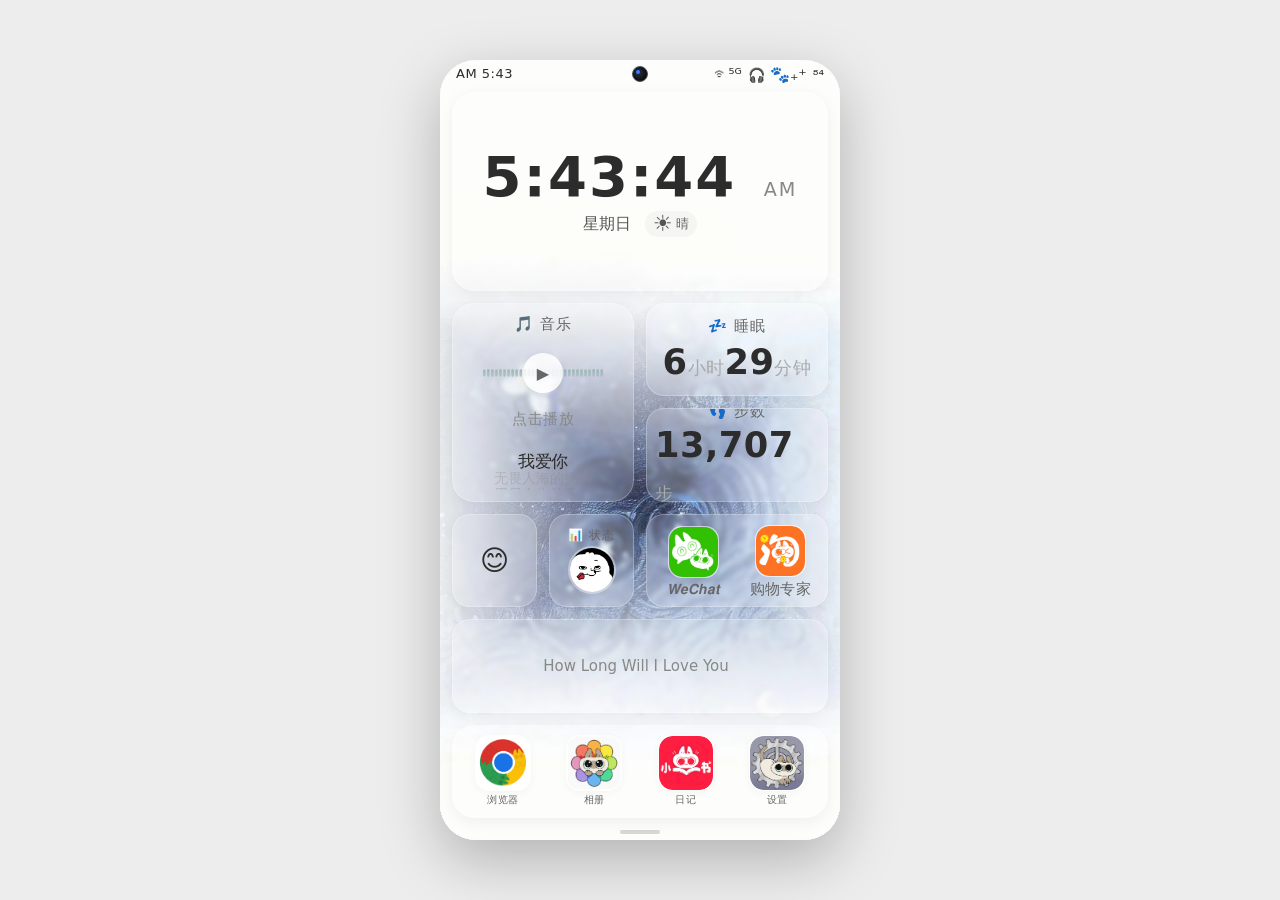
==== commit 33911115: "2026.7.15 更新表情包面板" ====
--- a/index.html
+++ b/index.html
@@ -416,7 +416,6 @@
                 <button class="menu-item" data-action="mute">🔕 消息免打扰</button>
                 <button class="menu-item" data-action="cold">❄️ 许久未回复</button>
                 <div class="menu-divider"></div>
-                <button class="menu-item" data-action="redpacket">🧧 发红包</button>
                 <button class="menu-item" data-action="voice">🎤 发语音</button>
                 <div class="menu-divider"></div>
                 <button class="menu-item" data-action="export">📤 导出聊天记录</button>
@@ -466,9 +465,9 @@
                 <div class="card-icon">💸</div>
                 <div class="card-label">转账</div>
             </div>
-            <div class="panel-card" data-action="placeholder">
-                <div class="card-icon">📎</div>
-                <div class="card-label">更多</div>
+            <div class="panel-card" data-action="location">
+                <div class="card-icon">📍</div>
+                <div class="card-label">位置</div>
             </div>
         </div>
 
@@ -506,6 +505,29 @@
             </div>
         </div>
 
+        <div class="custom-overlay" id="transferOverlay">
+            <div class="custom-card">
+                <div class="card-title">💸 转账</div>
+                <input class="card-input" id="transferAmount" type="text" placeholder="转账金额（元）" />
+                <textarea class="card-textarea" id="transferMessage" placeholder="转账说明（选填）"></textarea>
+                <div class="card-actions">
+                    <button class="btn-send" id="transferSend">转账</button>
+                    <button class="btn-cancel" id="transferCancel">取消</button>
+                </div>
+            </div>
+        </div>
+
+        <div class="custom-overlay" id="locationOverlay">
+            <div class="custom-card">
+                <div class="card-title">📍 位置共享</div>
+                <div class="location-hint" id="locationHint">向对方发起位置共享请求...</div>
+                <div class="card-actions">
+                    <button class="btn-send" id="locationRequest">发起请求</button>
+                    <button class="btn-cancel" id="locationCancel">取消</button>
+                </div>
+            </div>
+        </div>
+
         <div class="custom-overlay" id="voiceOverlay">
             <div class="custom-card">
                 <div class="card-title">🎤 发语音</div>
@@ -525,7 +547,10 @@
             <div class="sticker-panel">
                 <div class="sticker-header">
                     <span class="sticker-title">😊 表情包</span>
-                    <button class="sticker-add-btn" id="stickerAddBtn">+ 添加</button>
+                    <div class="sticker-header-actions">
+                        <button class="sticker-lib-btn" id="stickerLibBtn">表情包库</button>
+                        <button class="sticker-add-btn" id="stickerAddBtn">+ 添加</button>
+                    </div>
                     <button class="sticker-close" id="stickerClose">×</button>
                 </div>
                 <div class="sticker-grid" id="stickerGrid">
@@ -602,6 +627,24 @@
         </div>
     </div>
 
+    <!-- ===== 表情包库页 ===== -->
+    <div class="page sticker-library-page" id="stickerLibraryPage">
+        <div class="settings-header">
+            <button class="back-btn" id="stickerLibBack">‹</button>
+            <span class="title">表情包库</span>
+        </div>
+        <div class="sticker-tabs">
+            <div class="tab-item active" data-tab="dog">小狗</div>
+            <div class="tab-item" data-tab="cat">小猫</div>
+            <div class="tab-item" data-tab="other">其他</div>
+        </div>
+        <div class="sticker-library-content">
+            <div class="sticker-library-grid" id="stickerLibraryGrid">
+                <!-- 表情包动态生成 -->
+            </div>
+        </div>
+    </div>
+
     <!-- ===== 设置页 ===== -->
     <div class="page settings-page" id="settingsPage">
         <div class="settings-header">
--- a/style.css
+++ b/style.css
@@ -1,4554 +1,4958 @@
-
-        /* ===== 全局重置 & 通用 ===== */
-        * {
-            margin: 0;
-            padding: 0;
-            box-sizing: border-box;
-        }
-        body {
-            background: #ededed;
-            display: flex;
-            justify-content: center;
-            align-items: center;
-            min-height: 100vh;
-            padding: 20px;
-        }
-        body.font-system {
-            font-family: system-ui, -apple-system, 'Segoe UI', Roboto, Helvetica, Arial, sans-serif;
-        }
-        body.font-noto-sans {
-            font-family: 'Noto Sans SC', 'PingFang SC', 'Microsoft YaHei', sans-serif;
-        }
-        body.font-noto-serif {
-            font-family: 'Noto Serif SC', 'SimSun', serif;
-        }
-        body.font-georgia {
-            font-family: Georgia, 'Times New Roman', serif;
-        }
-        body.font-palatino {
-            font-family: 'Palatino Linotype', 'Book Antiqua', Palatino, serif;
-        }
-
-        .phone {
-            width: 100%;
-            max-width: 400px;
-            height: 780px;
-            background: #fff;
-            border-radius: 36px;
-            box-shadow: 0 20px 60px rgba(0, 0, 0, 0.25);
-            overflow: hidden;
-            display: flex;
-            flex-direction: column;
-            position: relative;
-        }
-        @media (max-width:440px) {
-            body {
-                padding: 0;
-                background: #fff;
-            }
-            .phone {
-                max-width: 100%;
-                height: 100vh;
-                border-radius: 0;
-            }
-        }
-        @media (max-height:700px) {
-            .phone {
-                height: 100vh;
-                border-radius: 0;
-            }
-        }
-
-        /* ===== 状态栏 (透明，无分割线) ===== */
-        #statusBar {
-            position: absolute;
-            top: 0;
-            left: 0;
-            right: 0;
-            z-index: 20;
-            background: transparent;
-            padding: 6px 16px 4px;
-            display: flex;
-            justify-content: space-between;
-            font-size: 13px;
-            color: #2c2c2c;
-            height: 28px;
-            border-bottom: none;
-            pointer-events: none;
-            position: relative;
-        }
-        #statusBar .time {
-            font-weight: 500;
-            font-size: 13px;
-            letter-spacing: 0.5px;
-            pointer-events: auto;
-            flex: 1;
-            text-align: left;
-        }
-        #statusBar .center-icons {
-            position: absolute;
-            left: 50%;
-            transform: translateX(-50%);
-            display: flex;
-            align-items: center;
-            gap: 6px;
-            font-size: 14px;
-            pointer-events: auto;
-        }
-        #statusBar .center-icons .cam {
-            width: 16px;
-            height: 16px;
-            border-radius: 50%;
-            background: #1a1a1a;
-            border: 1px solid #555;
-            position: relative;
-            box-shadow: inset 0 0 4px #000;
-        }
-        #statusBar .center-icons .cam::after {
-            content: '';
-            position: absolute;
-            top: 3px;
-            left: 3px;
-            width: 4px;
-            height: 4px;
-            border-radius: 50%;
-            background: #3a7aff;
-            box-shadow: 0 0 6px #4a8aff, 0 0 12px rgba(74, 138, 255, 0.3);
-        }
-        #statusBar .right-icons {
-            display: flex;
-            align-items: center;
-            gap: 6px;
-            font-size: 14px;
-            pointer-events: auto;
-            flex: 1;
-            text-align: right;
-            justify-content: flex-end;
-        }
-        #statusBar .right-icons .wifi-icon,
-        #statusBar .right-icons .signal-icon,
-        #statusBar .right-icons .battery-icon {
-            display: inline-block;
-            line-height: 1;
-        }
-        #statusBar .right-icons .wifi-icon {
-            font-size: 15px;
-        }
-        #statusBar .right-icons .signal-icon {
-            font-size: 14px;
-            letter-spacing: -1px;
-        }
-        #statusBar .right-icons .battery-icon {
-            font-size: 16px;
-        }
-
-        /* ===== 页面容器 ===== */
-        .page {
-            display: none;
-            flex-direction: column;
-            width: 100%;
-            position: absolute;
-            top: 0;
-            bottom: 0;
-            left: 0;
-            background: #fff;
-            z-index: 1;
-        }
-        .page.active {
-            display: flex;
-            z-index: 2;
-        }
-
-        /* ===== 统一标题栏样式 ===== */
-        .unified-header {
-            background: #ededed;
-            padding: 36px 16px 12px;
-            border-bottom: 1px solid #d9d9d9;
-            display: flex;
-            align-items: center;
-            justify-content: space-between;
-            flex-shrink: 0;
-            min-height: 56px;
-            position: relative;
-        }
-        .unified-header .back-btn {
-            font-size: 22px;
-            cursor: pointer;
-            color: #2c2c2c;
-            padding: 0 4px;
-            line-height: 1;
-            background: none;
-            border: none;
-            font-family: inherit;
-        }
-        .unified-header .title {
-            font-size: 18px;
-            font-weight: 600;
-            color: #2c2c2c;
-            flex: 1;
-            text-align: center;
-            margin: 0 8px;
-            position: absolute;
-            left: 50%;
-            transform: translateX(-50%);
-            pointer-events: none;
-        }
-        .unified-header .header-actions {
-            display: flex;
-            gap: 10px;
-            align-items: center;
-            font-size: 18px;
-            color: #2c2c2c;
-        }
-        .unified-header .header-actions span,
-        .unified-header .header-actions button {
-            cursor: pointer;
-            background: none;
-            border: none;
-            font-size: inherit;
-            color: inherit;
-            padding: 0 2px;
-            font-family: inherit;
-        }
-        .unified-header .header-actions span:hover,
-        .unified-header .header-actions button:hover {
-            opacity: 0.7;
-        }
-
-        /* ===== 聊天列表页 ===== */
-        #listPage .list-header {
-            background: #ededed;
-            padding: 36px 16px 12px;
-            border-bottom: 1px solid #d9d9d9;
-            display: flex;
-            align-items: center;
-            justify-content: space-between;
-            flex-shrink: 0;
-            min-height: 56px;
-            position: relative;
-        }
-        #listPage .list-header .back-btn {
-            font-size: 22px;
-            cursor: pointer;
-            color: #2c2c2c;
-            padding: 0 4px;
-            line-height: 1;
-            background: none;
-            border: none;
-            font-family: inherit;
-        }
-        #listPage .list-header .title {
-            font-size: 18px;
-            font-weight: 600;
-            color: #2c2c2c;
-            flex: 1;
-            text-align: center;
-            margin: 0 8px;
-            position: absolute;
-            left: 50%;
-            transform: translateX(-50%);
-            pointer-events: none;
-        }
-        #listPage .list-header .header-actions {
-            display: flex;
-            gap: 10px;
-            font-size: 18px;
-            cursor: pointer;
-        }
-        #listPage .list-header .header-actions span:hover {
-            opacity: 0.7;
-        }
-
-        .list-item {
-            display: flex;
-            align-items: center;
-            padding: 14px 20px;
-            border-bottom: 1px solid #f0f0f0;
-            cursor: pointer;
-            transition: background 0.15s;
-        }
-        .list-item:hover {
-            background: #f5f5f5;
-        }
-        .list-item .avatar {
-            width: 48px;
-            height: 48px;
-            border-radius: 6px;
-            display: flex;
-            align-items: center;
-            justify-content: center;
-            font-size: 20px;
-            font-weight: 500;
-            color: #fff;
-            flex-shrink: 0;
-            margin-right: 14px;
-            background: #C1D1E5;
-            text-shadow: 0 1px 2px rgba(0, 0, 0, 0.1);
-            overflow: hidden;
-        }
-        .list-item .avatar img {
-            width: 100%;
-            height: 100%;
-            object-fit: cover;
-            border-radius: 6px;
-        }
-        .list-item .info {
-            flex: 1;
-            min-width: 0;
-        }
-        .list-item .info .name-wrapper {
-            display: flex;
-            align-items: baseline;
-            gap: 6px;
-            flex-wrap: wrap;
-        }
-        .list-item .info .name {
-            font-size: 16px;
-            font-weight: 500;
-            color: #2c2c2c;
-        }
-        .list-item .info .name-remark {
-            font-size: 12px;
-            color: #999;
-            font-weight: 400;
-        }
-        .list-item .info .last-msg {
-            font-size: 13px;
-            color: #999;
-            white-space: nowrap;
-            overflow: hidden;
-            text-overflow: ellipsis;
-            margin-top: 4px;
-        }
-        .list-item .right {
-            text-align: right;
-            flex-shrink: 0;
-            margin-left: 10px;
-        }
-        .list-item .right .time {
-            font-size: 11px;
-            color: #b0b0b0;
-        }
-        .list-item .right .badge {
-            background: #A5B5C4;
-            color: #fff;
-            font-size: 11px;
-            border-radius: 12px;
-            padding: 0 8px;
-            min-width: 18px;
-            height: 18px;
-            line-height: 18px;
-            display: inline-block;
-            text-align: center;
-            margin-top: 4px;
-            font-weight: 500;
-        }
-        .list-empty {
-            text-align: center;
-            color: #bbb;
-            padding: 60px 20px;
-            font-size: 15px;
-        }
-        .list-item.pinned {
-            background: #fafafa;
-        }
-
-        /* ===== 聊天详情页 ===== */
-        .chat-header {
-            background: #ededed;
-            padding: 36px 16px 12px;
-            display: flex;
-            align-items: center;
-            justify-content: space-between;
-            border-bottom: 1px solid #d9d9d9;
-            flex-shrink: 0;
-            min-height: 56px;
-            position: relative;
-        }
-        .chat-header .back-btn {
-            font-size: 22px;
-            color: #2c2c2c;
-            cursor: pointer;
-            user-select: none;
-            padding: 0 6px;
-            line-height: 1;
-            background: none;
-            border: none;
-            font-family: inherit;
-        }
-        .chat-header .header-title-wrapper {
-            flex: 1;
-            text-align: center;
-            margin: 0 8px;
-            cursor: pointer;
-            display: flex;
-            flex-direction: column;
-            align-items: center;
-            line-height: 1.3;
-            position: absolute;
-            left: 50%;
-            transform: translateX(-50%);
-            pointer-events: none;
-        }
-        .chat-header .header-title-wrapper .main-name {
-            font-size: 18px;
-            font-weight: 600;
-            color: #2c2c2c;
-        }
-        .chat-header .header-title-wrapper .sub-name {
-            font-size: 12px;
-            color: #999;
-            font-weight: 400;
-        }
-        .chat-header .header-actions {
-            display: flex;
-            gap: 10px;
-            align-items: center;
-        }
-        .chat-header .header-actions .action-btn {
-            font-size: 16px;
-            cursor: pointer;
-            user-select: none;
-            padding: 4px;
-            border-radius: 4px;
-            background: none;
-            border: none;
-            color: #2c2c2c;
-            transition: background 0.15s;
-        }
-        .chat-header .header-actions .action-btn:hover {
-            background: rgba(0, 0, 0, 0.06);
-        }
-        .chat-header .menu-btn {
-            font-size: 22px;
-            cursor: pointer;
-            padding: 4px 8px;
-            border-radius: 4px;
-            user-select: none;
-            background: none;
-            border: none;
-            color: #2c2c2c;
-        }
-        .chat-header .menu-btn:hover {
-            background: rgba(0, 0, 0, 0.06);
-        }
-
-        .dropdown-menu {
-            position: absolute;
-            top: 56px;
-            right: 12px;
-            background: #fff;
-            border-radius: 10px;
-            box-shadow: 0 6px 24px rgba(0, 0, 0, 0.18);
-            min-width: 120px;
-            max-width: 150px;
-            padding: 4px 0;
-            display: none;
-            z-index: 100;
-            overflow: hidden;
-        }
-        .dropdown-menu.show {
-            display: block;
-            animation: dropIn 0.18s ease-out;
-        }
-        @keyframes dropIn {
-            from {
-                opacity: 0;
-                transform: translateY(-8px) scale(0.96);
-            }
-            to {
-                opacity: 1;
-                transform: translateY(0) scale(1);
-            }
-        }
-        .dropdown-menu .menu-item {
-            padding: 8px 16px;
-            font-size: 14px;
-            color: #2c2c2c;
-            cursor: pointer;
-            background: transparent;
-            border: none;
-            width: 100%;
-            text-align: left;
-            font-family: inherit;
-        }
-        .dropdown-menu .menu-item:hover {
-            background: #f5f5f5;
-        }
-        .dropdown-menu .menu-divider {
-            height: 1px;
-            background: #e8e8e8;
-            margin: 4px 12px;
-        }
-        .dropdown-menu .menu-item.danger {
-            color: #e74c3c;
-        }
-
-        .chat-area {
-            flex: 1;
-            overflow-y: auto;
-            padding: 10px 14px 6px;
-            background: #f7f7f7;
-            display: flex;
-            flex-direction: column;
-            gap: 8px;
-        }
-        .chat-area::-webkit-scrollbar {
-            width: 4px;
-        }
-        .chat-area::-webkit-scrollbar-thumb {
-            background: #c8c8c8;
-            border-radius: 4px;
-        }
-
-        .message-row {
-            display: flex;
-            flex-direction: column;
-            max-width: 78%;
-            position: relative;
-        }
-        .message-row {
-            animation: none !important;
-        }
-
-        .message-row.me {
-            align-self: flex-end;
-            align-items: flex-end;
-        }
-        .message-row.other {
-            align-self: flex-start;
-            align-items: flex-start;
-        }
-        .message-row.background {
-            align-self: center;
-            max-width: 90%;
-            align-items: center;
-        }
-        .message-row.background .bubble {
-            background: #f0f0f0;
-            color: #888;
-            font-size: 12px;
-            padding: 4px 12px;
-            border-radius: 12px;
-            box-shadow: none;
-        }
-        .message-row.background .msg-footer {
-            display: none;
-        }
-
-        .bubble {
-            padding: 8px 12px;
-            border-radius: 10px;
-            font-size: var(--bubble-font-size, 14px);
-            line-height: 1.5;
-            word-break: break-word;
-            color: #2c2c2c;
-            box-shadow: 0 1px 2px rgba(0, 0, 0, 0.04);
-            max-width: 100%;
-            position: relative;
-            cursor: default;
-            user-select: none;
-            transform: translateZ(0);
-        }
-        .bubble.bubble-pop,
-        .chat-area.chat-entering .message-row.animate-bubble .bubble {
-            animation: bubble-pop 0.42s cubic-bezier(0.215, 0.61, 0.355, 1) both;
-        }
-        .chat-area.chat-entering .message-row.animate-bubble .bubble {
-            animation-delay: var(--bubble-delay, 0);
-        }
-
-        @keyframes bubble-pop {
-            0% {
-                opacity: 0.2;
-                transform: scale(0.92) translate3d(0, 0, 0);
-            }
-            45% {
-                opacity: 1;
-                transform: scale(1.03) translate3d(0, -1px, 0);
-            }
-            70% {
-                transform: scale(0.99) translate3d(0, 0, 0);
-            }
-            100% {
-                opacity: 1;
-                transform: scale(1) translate3d(0, 0, 0);
-            }
-        }
-        .message-row.me .bubble {
-            background: rgba(193, 209, 229, var(--bubble-opacity, 1));
-            border-bottom-right-radius: 0;
-        }
-        .message-row.other .bubble {
-            background: rgba(232, 232, 232, var(--bubble-opacity, 1));
-            border-bottom-left-radius: 0;
-        }
-        .bubble.system {
-            background: #f0f0f0;
-            color: #bbb;
-            font-size: 12px;
-            padding: 5px 12px;
-            box-shadow: none;
-            font-style: normal;
-            font-weight: normal;
-        }
-
-        /* 红包气泡 */
-        .bubble.redpacket {
-            background: #FDF5E6;
-            border-radius: 12px !important;
-            overflow: hidden;
-            padding: 0 !important;
-            min-width: 180px;
-            max-width: 260px;
-            cursor: pointer;
-            box-shadow: 0 2px 8px rgba(0,0,0,0.08);
-            display: flex;
-            flex-direction: column;
-        }
-        .bubble.redpacket .redpacket-top {
-            background: linear-gradient(135deg, #FF6B35, #E53E3E);
-            padding: 12px 16px;
-            flex: 1;
-            display: flex;
-            align-items: center;
-            gap: 12px;
-            min-height: 64px;
-        }
-        .bubble.redpacket .redpacket-icon {
-            font-size: 30px;
-            line-height: 1;
-        }
-        .bubble.redpacket .redpacket-info {
-            flex: 1;
-            display: flex;
-            flex-direction: column;
-            color: #fff;
-            overflow: hidden;
-        }
-        .bubble.redpacket .redpacket-amount {
-            font-size: 22px;
-            font-weight: 700;
-            line-height: 1.2;
-            word-break: break-all;
-        }
-        .bubble.redpacket .redpacket-msg {
-            font-size: 12px;
-            opacity: 0.85;
-            margin-top: 2px;
-            white-space: nowrap;
-            overflow: hidden;
-            text-overflow: ellipsis;
-        }
-        .bubble.redpacket .redpacket-bottom {
-            background: #FDF5E6;
-            text-align: left;
-            padding: 0px 16px;
-            height: 24px;
-            line-height: 24px;
-            font-size: 11px;
-            color: #5D4037;
-            font-weight: 500;
-            letter-spacing: 0px;
-            border-top: 1px solid #f0d5b0;
-        }
-
-        /* 语音气泡 */
-        .bubble.voice {
-            background: rgba(224, 242, 254, 0.35) !important;
-            backdrop-filter: blur(4px) !important;
-            -webkit-backdrop-filter: blur(4px) !important;
-            border: 1px solid rgba(255, 255, 255, 0.3) !important;
-            border-radius: 20px !important;
-            padding: 10px 18px !important;
-            min-width: 220px !important;
-            max-width: 280px !important;
-            color: #1e293b !important;
-            box-shadow: 0 2px 12px rgba(0,0,0,0.04) !important;
-            position: relative;
-        }
-        .message-row.me .bubble.voice {
-            background: rgba(191, 219, 254, 0.35) !important;
-        }
-        .message-row.other .bubble.voice {
-            background: rgba(226, 232, 240, 0.35) !important;
-        }
-
-        .bubble.voice .wave {
-            display: flex;
-            align-items: center;
-            gap: 10px;
-            font-size: 14px;
-            color: #334155;
-        }
-        .bubble.voice .wave .wave-icon {
-            font-size: 20px;
-            color: #3b82f6;
-            opacity: 0.8;
-        }
-        .bubble.voice .wave .wave-bars {
-            display: flex;
-            align-items: flex-end;
-            gap: 2px;
-            height: 20px;
-            flex: 1;
-            padding: 0 4px;
-        }
-        .bubble.voice .wave .wave-bars .bar {
-            width: 4px;
-            border-radius: 2px;
-            background: currentColor;
-            opacity: 0.5;
-        }
-        .bubble.voice .wave .seconds {
-            font-size: 14px;
-            font-weight: 600;
-            margin-left: auto;
-            color: #475569;
-            flex-shrink: 0;
-        }
-        .bubble.voice .transcript {
-            margin-top: 8px;
-            font-size: 13px;
-            color: #334155;
-            opacity: 1;
-            border-top: 1px solid rgba(0,0,0,0.08);
-            padding-top: 8px;
-            word-break: break-word;
-        }
-        .bubble.voice .divider {
-            display: none;
-        }
-
-        /* 购物小票 */
-        .bubble.receipt {
-            background: #fff !important;
-            border: 1px dashed #ccc !important;
-            border-radius: 4px !important;
-            padding: 12px 16px !important;
-            font-size: 13px;
-            color: #2c2c2c;
-            box-shadow: 0 1px 4px rgba(0,0,0,0.08);
-            min-width: 200px;
-            max-width: 280px;
-            text-align: left;
-            font-family: 'Courier New', monospace;
-        }
-        .bubble.receipt .receipt-header {
-            font-size: 15px;
-            font-weight: 600;
-            text-align: center;
-            margin-bottom: 6px;
-            letter-spacing: 2px;
-        }
-        .bubble.receipt .receipt-divider {
-            border-top: 1px dashed #bbb;
-            margin: 8px 0;
-        }
-        .bubble.receipt .receipt-item {
-            display: flex;
-            justify-content: space-between;
-            font-size: 13px;
-            padding: 2px 0;
-        }
-        .bubble.receipt .receipt-total {
-            display: flex;
-            justify-content: space-between;
-            font-weight: 600;
-            border-top: 1px solid #ccc;
-            padding-top: 6px;
-            margin-top: 4px;
-            font-size: 14px;
-        }
-        .bubble.receipt .receipt-footer {
-            text-align: center;
-            font-size: 11px;
-            color: #999;
-            margin-top: 6px;
-            border-top: 1px dashed #ccc;
-            padding-top: 4px;
-        }
-
-        .msg-footer {
-            display: flex;
-            align-items: center;
-            gap: 6px;
-            margin-top: 2px;
-            padding: 0 4px;
-            font-size: 10px;
-            color: #999;
-        }
-        .message-row.me .msg-footer {
-            justify-content: flex-end;
-        }
-        .message-row.other .msg-footer {
-            justify-content: flex-start;
-        }
-        .chat-ai .msg-footer .read-status {
-            display: none !important;
-        }
-        .message-row.me .msg-footer .read-status {
-            display: inline !important;
-        }
-
-        .msg-context-menu {
-            display: none;
-            position: absolute;
-            background: #fff;
-            border-radius: 10px;
-            box-shadow: 0 6px 24px rgba(0, 0, 0, 0.2);
-            padding: 4px 0;
-            z-index: 150;
-            min-width: 120px;
-        }
-        .msg-context-menu.show {
-            display: block;
-            animation: dropIn 0.15s ease-out;
-        }
-        .msg-context-menu .menu-item {
-            padding: 8px 18px;
-            font-size: 14px;
-            color: #2c2c2c;
-            cursor: pointer;
-            background: transparent;
-            border: none;
-            width: 100%;
-            text-align: left;
-            font-family: inherit;
-        }
-        .msg-context-menu .menu-item:hover {
-            background: #f5f5f5;
-        }
-        .msg-context-menu .menu-item.danger {
-            color: #e74c3c;
-        }
-
-        .input-area {
-            background: #f7f7f7;
-            padding: 6px 12px 10px;
-            border-top: 1px solid #e0e0e0;
-            display: flex;
-            align-items: center;
-            gap: 6px;
-            flex-shrink: 0;
-        }
-        .input-wrap {
-            position: relative;
-            flex: 1;
-            min-width: 0;
-        }
-        .sticker-preview {
-            position: absolute;
-            top: -40px;
-            left: 8px;
-            display: none;
-            align-items: center;
-            justify-content: center;
-            width: 44px;
-            height: 44px;
-            padding: 4px;
-            border-radius: 12px;
-            background: rgba(255,255,255,0.96);
-            box-shadow: 0 4px 12px rgba(0,0,0,0.12);
-            border: 1px solid #e8eef5;
-            z-index: 5;
-        }
-        .sticker-preview.show {
-            display: flex;
-        }
-        .sticker-preview img {
-            width: 100%;
-            height: 100%;
-            object-fit: contain;
-            border-radius: 8px;
-        }
-        .sticker-preview .sticker-thumb-emoji {
-            font-size: 24px;
-            line-height: 1;
-        }
-        .input-area .input-field {
-            width: 100%;
-            height: 36px;
-            border: 1px solid #d9d9d9;
-            border-radius: 18px;
-            padding: 0 14px;
-            font-size: 14px;
-            outline: none;
-            background: #fff;
-            font-family: inherit;
-            color: #2c2c2c;
-        }
-        .input-area .input-field:focus {
-            border-color: #C1D1E5;
-        }
-        .input-area .send-btn {
-            height: 36px;
-            padding: 0 16px;
-            border: none;
-            border-radius: 18px;
-            background: #C1D1E5;
-            color: #2c2c2c;
-            font-size: 14px;
-            font-weight: 500;
-            cursor: pointer;
-            transition: background 0.2s, transform 0.1s;
-            flex-shrink: 0;
-            font-family: inherit;
-        }
-        .input-area .send-btn:hover {
-            background: #b0c4d8;
-        }
-        .input-area .send-btn:active {
-            transform: scale(0.94);
-        }
-
-        .toast {
-            position: absolute;
-            top: 50%;
-            left: 50%;
-            transform: translate(-50%, -50%);
-            background: rgba(0, 0, 0, 0.72);
-            color: #fff;
-            padding: 12px 24px;
-            border-radius: 10px;
-            font-size: 15px;
-            z-index: 300;
-            pointer-events: none;
-            opacity: 0;
-            transition: opacity 0.25s ease;
-            backdrop-filter: blur(4px);
-            text-align: center;
-            max-width: 80%;
-        }
-        .toast.show {
-            opacity: 1;
-        }
-
-        /* ===== 通话面板 - 半透明毛玻璃 ===== */
-        .call-overlay {
-            position: absolute;
-            inset: 0;
-            background: rgba(0, 0, 0, 0.15);
-            display: none;
-            justify-content: center;
-            align-items: center;
-            z-index: 250;
-            border-radius: 36px;
-            backdrop-filter: blur(12px);
-            -webkit-backdrop-filter: blur(12px);
-        }
-        .call-overlay.open {
-            display: flex;
-            animation: fadeIn 0.25s ease-out;
-        }
-        .call-card {
-            background: rgba(255, 255, 255, 0.55);
-            backdrop-filter: blur(24px);
-            -webkit-backdrop-filter: blur(24px);
-            border-radius: 28px;
-            padding: 32px 28px 28px;
-            min-width: 220px;
-            max-width: 280px;
-            text-align: center;
-            box-shadow: 0 20px 60px rgba(0, 0, 0, 0.15), 0 0 0 1px rgba(255, 255, 255, 0.2);
-            border: 1px solid rgba(255, 255, 255, 0.25);
-            transition: transform 0.3s ease;
-        }
-        .call-card .caller-name {
-            font-size: 22px;
-            font-weight: 600;
-            color: #2c2c2c;
-            margin-bottom: 2px;
-        }
-        .call-card .caller-status {
-            font-size: 14px;
-            color: #888;
-            margin-bottom: 20px;
-            letter-spacing: 1px;
-        }
-        .call-card .call-actions {
-            display: flex;
-            gap: 16px;
-            justify-content: center;
-        }
-        .call-card .call-actions button {
-            padding: 10px 28px;
-            border: none;
-            border-radius: 30px;
-            font-size: 15px;
-            font-weight: 500;
-            cursor: pointer;
-            transition: all 0.15s;
-            font-family: inherit;
-            letter-spacing: 0.5px;
-        }
-        .call-card .call-actions button:active {
-            transform: scale(0.94);
-        }
-        .call-card .call-actions .btn-answer {
-            background: rgba(165, 196, 181, 0.8);
-            backdrop-filter: blur(4px);
-            color: #fff;
-            box-shadow: 0 4px 16px rgba(165, 196, 181, 0.3);
-        }
-        .call-card .call-actions .btn-answer:hover {
-            background: rgba(165, 196, 181, 0.95);
-        }
-        .call-card .call-actions .btn-reject {
-            background: rgba(196, 181, 165, 0.8);
-            backdrop-filter: blur(4px);
-            color: #fff;
-            box-shadow: 0 4px 16px rgba(196, 181, 165, 0.3);
-        }
-        .call-card .call-actions .btn-reject:hover {
-            background: rgba(196, 181, 165, 0.95);
-        }
-        .call-card .call-actions .btn-answer svg,
-        .call-card .call-actions .btn-reject svg {
-            display: none;
-        }
-
-        .claim-overlay {
-            position: absolute;
-            inset: 0;
-            background: rgba(0, 0, 0, 0.5);
-            display: none;
-            justify-content: center;
-            align-items: center;
-            z-index: 270;
-            border-radius: 36px;
-            backdrop-filter: blur(4px);
-        }
-        .claim-overlay.open {
-            display: flex;
-            animation: fadeIn 0.2s ease-out;
-        }
-        .claim-card {
-            background: #fff;
-            border-radius: 20px;
-            padding: 32px 28px 28px;
-            min-width: 240px;
-            text-align: center;
-            box-shadow: 0 20px 60px rgba(0, 0, 0, 0.3);
-        }
-        .claim-card .claim-title {
-            font-size: 22px;
-            font-weight: 600;
-            margin-bottom: 20px;
-            color: #8B5A3C;
-        }
-        .claim-card .claim-actions {
-            display: flex;
-            gap: 20px;
-            justify-content: center;
-        }
-        .claim-card .claim-actions button {
-            padding: 12px 32px;
-            border: none;
-            border-radius: 30px;
-            font-size: 16px;
-            font-weight: 500;
-            cursor: pointer;
-            transition: transform 0.1s;
-            font-family: inherit;
-        }
-        .claim-card .claim-actions .btn-claim {
-            background: #B5C4B1;
-            color: #fff;
-        }
-        .claim-card .claim-actions .btn-return {
-            background: #C4B5A5;
-            color: #fff;
-        }
-
-        .custom-overlay {
-            position: absolute;
-            inset: 0;
-            background: rgba(0, 0, 0, 0.45);
-            display: none;
-            justify-content: center;
-            align-items: center;
-            z-index: 260;
-            border-radius: 36px;
-            backdrop-filter: blur(4px);
-        }
-        .custom-overlay.open {
-            display: flex;
-            animation: fadeIn 0.2s ease-out;
-        }
-        .custom-card {
-            background: #fff;
-            border-radius: 20px;
-            padding: 24px 20px 20px;
-            min-width: 260px;
-            max-width: 300px;
-            text-align: center;
-            box-shadow: 0 20px 60px rgba(0, 0, 0, 0.3);
-        }
-        .custom-card .card-title {
-            font-size: 18px;
-            font-weight: 600;
-            margin-bottom: 12px;
-            color: #2c2c2c;
-        }
-        .custom-card .card-input,
-        .custom-card .card-textarea {
-            width: 100%;
-            padding: 8px 12px;
-            border: 1px solid #d9d9d9;
-            border-radius: 10px;
-            font-size: 15px;
-            outline: none;
-            margin-bottom: 10px;
-            background: #fff;
-            font-family: inherit;
-            color: #2c2c2c;
-        }
-        .custom-card .card-input:focus,
-        .custom-card .card-textarea:focus {
-            border-color: #C1D1E5;
-        }
-        .custom-card .card-textarea {
-            resize: vertical;
-            min-height: 60px;
-        }
-        .custom-card .voice-bar-container {
-            width: 100%;
-            height: 20px;
-            background: #e0e8e0;
-            border-radius: 10px;
-            margin: 10px 0;
-            overflow: hidden;
-        }
-        .custom-card .voice-bar {
-            height: 100%;
-            background: #9DC4A8;
-            border-radius: 10px;
-            width: 0%;
-            transition: width 0.2s ease;
-        }
-        .custom-card .card-actions {
-            display: flex;
-            gap: 12px;
-            justify-content: center;
-            margin-top: 12px;
-        }
-        .custom-card .card-actions button {
-            padding: 8px 20px;
-            border: none;
-            border-radius: 20px;
-            font-size: 15px;
-            font-weight: 500;
-            cursor: pointer;
-            transition: background 0.15s, transform 0.1s;
-            font-family: inherit;
-        }
-        .custom-card .card-actions button:active {
-            transform: scale(0.94);
-        }
-        .custom-card .card-actions .btn-send {
-            background: #C1D1E5;
-            color: #2c2c2c;
-        }
-        .custom-card .card-actions .btn-send:hover {
-            background: #b0c4d8;
-        }
-        .custom-card .card-actions .btn-cancel {
-            background: #e8e8e8;
-            color: #2c2c2c;
-        }
-        .custom-card .card-actions .btn-cancel:hover {
-            background: #d5d5d5;
-        }
-        @keyframes fadeIn {
-            from {
-                opacity: 0;
-            }
-            to {
-                opacity: 1;
-            }
-        }
-
-        /* ===== 朋友圈页 ===== */
-        .moments-page {
-            background: #f7f7f7;
-        }
-        .moments-header {
-            background: #ededed;
-            padding: 36px 16px 12px;
-            border-bottom: 1px solid #d9d9d9;
-            display: flex;
-            align-items: center;
-            justify-content: space-between;
-            flex-shrink: 0;
-            min-height: 56px;
-            position: relative;
-        }
-        .moments-header .back-btn {
-            font-size: 22px;
-            cursor: pointer;
-            color: #2c2c2c;
-            padding: 0 4px;
-            line-height: 1;
-            background: none;
-            border: none;
-            font-family: inherit;
-        }
-        .moments-header .title {
-            font-size: 18px;
-            font-weight: 600;
-            color: #2c2c2c;
-            flex: 1;
-            text-align: center;
-            margin: 0 8px;
-            position: absolute;
-            left: 50%;
-            transform: translateX(-50%);
-            pointer-events: none;
-        }
-        .moments-header .header-actions {
-            display: flex;
-            gap: 10px;
-            font-size: 18px;
-            cursor: pointer;
-        }
-
-        .profile-area {
-            height: 20%;
-            display: flex;
-            flex-direction: column;
-            align-items: flex-end;
-            justify-content: center;
-            padding-right: 24px;
-            background: #f7f7f7;
-            flex-shrink: 0;
-            border-bottom: 1px solid #e8e8e8;
-        }
-        .profile-avatar {
-            width: 64px;
-            height: 64px;
-            border-radius: 6px;
-            background: #C1D1E5;
-            display: flex;
-            align-items: center;
-            justify-content: center;
-            font-size: 24px;
-            font-weight: 500;
-            color: #fff;
-            text-shadow: 0 1px 2px rgba(0, 0, 0, 0.1);
-            overflow: hidden;
-            cursor: pointer;
-        }
-        .profile-avatar img {
-            width: 100%;
-            height: 100%;
-            object-fit: cover;
-            border-radius: 6px;
-        }
-        .profile-signature {
-            margin-top: 6px;
-            font-size: 14px;
-            color: #666;
-            cursor: pointer;
-        }
-        .profile-signature:hover {
-            text-decoration: underline;
-        }
-
-        .moments-list {
-            flex: 1;
-            overflow-y: auto;
-            padding: 12px 16px;
-            display: flex;
-            flex-direction: column;
-            gap: 16px;
-        }
-        .moment-item {
-            background: #fff;
-            border-radius: 12px;
-            padding: 14px 16px;
-            box-shadow: 0 1px 4px rgba(0, 0, 0, 0.06);
-            position: relative;
-            cursor: default;
-        }
-        .moment-item .moment-author {
-            font-weight: 600;
-            font-size: 15px;
-            color: #2c2c2c;
-            display: flex;
-            align-items: center;
-            gap: 6px;
-            flex-wrap: wrap;
-        }
-        .moment-item .moment-content {
-            font-size: 14px;
-            color: #2c2c2c;
-            margin: 6px 0 8px;
-            white-space: pre-wrap;
-            word-break: break-all;
-        }
-        .moment-item .moment-time {
-            font-size: 11px;
-            color: #999;
-            margin-bottom: 6px;
-        }
-        .moment-item .moment-actions {
-            display: flex;
-            gap: 16px;
-            font-size: 12px;
-            color: #576b95;
-            cursor: pointer;
-            flex-wrap: wrap;
-            align-items: center;
-        }
-        .moment-item .moment-actions span:hover {
-            text-decoration: underline;
-        }
-        .moment-item .moment-likes {
-            font-size: 12px;
-            color: #999;
-            margin-top: 2px;
-        }
-        .moment-item .moment-likes .like-name {
-            color: #576b95;
-        }
-        .moment-item .moment-comments {
-            margin-top: 8px;
-            padding-top: 8px;
-            border-top: 1px solid #f0f0f0;
-            font-size: 13px;
-            color: #2c2c2c;
-        }
-        .moment-item .moment-comments .comment {
-            padding: 2px 0;
-            cursor: default;
-            display: block;
-        }
-        .moment-item .moment-comments .comment .comment-user {
-            font-weight: 500;
-            color: #576b95;
-        }
-        .moment-item .moment-comments .comment .comment-reply {
-            color: #576b95;
-            font-weight: 500;
-        }
-
-        .moments-input {
-            background: #fff;
-            border-top: 1px solid #e0e0e0;
-            padding: 8px 12px;
-            display: flex;
-            gap: 8px;
-            flex-shrink: 0;
-        }
-        .moments-input input {
-            flex: 1;
-            height: 36px;
-            border: 1px solid #d9d9d9;
-            border-radius: 20px;
-            padding: 0 16px;
-            font-size: 14px;
-            outline: none;
-            font-family: inherit;
-            color: #2c2c2c;
-        }
-        .moments-input input:focus {
-            border-color: #C1D1E5;
-        }
-        .moments-input button {
-            height: 36px;
-            padding: 0 20px;
-            border: none;
-            border-radius: 20px;
-            background: #C1D1E5;
-            font-size: 14px;
-            cursor: pointer;
-            font-family: inherit;
-            transition: background 0.2s;
-            color: #2c2c2c;
-        }
-        .moments-input button:hover {
-            background: #b0c4d8;
-        }
-
-        .moment-context-menu,
-        .comment-context-menu {
-            display: none;
-            position: absolute;
-            background: #fff;
-            border-radius: 8px;
-            box-shadow: 0 4px 16px rgba(0, 0, 0, 0.15);
-            padding: 4px 0;
-            z-index: 160;
-            min-width: 90px;
-        }
-        .moment-context-menu.show,
-        .comment-context-menu.show {
-            display: block;
-            animation: dropIn 0.15s ease-out;
-        }
-        .moment-context-menu .menu-item,
-        .comment-context-menu .menu-item {
-            padding: 6px 14px;
-            font-size: 13px;
-            color: #2c2c2c;
-            cursor: pointer;
-            background: transparent;
-            border: none;
-            width: 100%;
-            text-align: left;
-            font-family: inherit;
-        }
-        .moment-context-menu .menu-item:hover,
-        .comment-context-menu .menu-item:hover {
-            background: #f5f5f5;
-        }
-        .moment-context-menu .menu-item.danger,
-        .comment-context-menu .menu-item.danger {
-            color: #e74c3c;
-        }
-
-        /* ===== 设置页 ===== */
-        .settings-page {
-            background: #f7f7f7;
-        }
-        .settings-header {
-            background: #ededed;
-            padding: 36px 16px 12px;
-            border-bottom: 1px solid #d9d9d9;
-            display: flex;
-            align-items: center;
-            gap: 12px;
-            flex-shrink: 0;
-            min-height: 56px;
-            position: relative;
-        }
-        .settings-header .back-btn {
-            font-size: 22px;
-            cursor: pointer;
-            color: #2c2c2c;
-            padding: 0 4px;
-            line-height: 1;
-            background: none;
-            border: none;
-            font-family: inherit;
-        }
-        .settings-header .title {
-            font-size: 18px;
-            font-weight: 600;
-            color: #2c2c2c;
-            flex: 1;
-            text-align: center;
-            margin: 0 8px;
-            position: absolute;
-            left: 50%;
-            transform: translateX(-50%);
-            pointer-events: none;
-        }
-        .settings-body {
-            flex: 1;
-            overflow-y: auto;
-            padding: 20px 16px;
-            display: flex;
-            flex-direction: column;
-            gap: 20px;
-        }
-        .settings-group {
-            background: #fff;
-            border-radius: 12px;
-            padding: 16px;
-            box-shadow: 0 1px 4px rgba(0, 0, 0, 0.06);
-        }
-        .settings-group .group-header {
-            display: flex;
-            align-items: center;
-            justify-content: space-between;
-            cursor: pointer;
-            user-select: none;
-        }
-        .settings-group .group-title {
-            font-size: 14px;
-            font-weight: 600;
-            color: #2c2c2c;
-        }
-        .settings-group .toggle-btn {
-            font-size: 16px;
-            transition: transform 0.2s;
-        }
-        .settings-group .toggle-btn.collapsed {
-            transform: rotate(-90deg);
-        }
-        .settings-group .group-content {
-            margin-top: 12px;
-            transition: max-height 0.3s ease, opacity 0.3s ease;
-            overflow: hidden;
-            max-height: 1000px;
-            opacity: 1;
-        }
-        .settings-group .group-content.collapsed {
-            max-height: 0;
-            opacity: 0;
-            margin-top: 0;
-        }
-
-        .settings-group .option-row {
-            display: flex;
-            align-items: center;
-            padding: 8px 0;
-            border-bottom: 1px solid #f0f0f0;
-        }
-        .settings-group .option-row:last-child {
-            border-bottom: none;
-        }
-        .settings-group .option-label {
-            font-size: 14px;
-            color: #2c2c2c;
-            width: 85px;
-            flex-shrink: 0;
-        }
-        .settings-group .option-control {
-            display: flex;
-            gap: 8px;
-            flex-wrap: wrap;
-            align-items: center;
-            flex: 1;
-            justify-content: flex-end;
-        }
-        .settings-group .option-control select {
-            padding: 4px 8px;
-            border-radius: 6px;
-            border: 1px solid #d9d9d9;
-            font-size: 13px;
-            font-family: inherit;
-            background: #fff;
-            cursor: pointer;
-            color: #2c2c2c;
-        }
-        .settings-group .option-control input[type="datetime-local"] {
-            border: 1px solid #d9d9d9;
-            border-radius: 8px;
-            padding: 4px 8px;
-            font-size: 13px;
-            font-family: inherit;
-            color: #2c2c2c;
-        }
-        .settings-group .option-control button {
-            padding: 4px 14px;
-            border: 1px solid #d9d9d9;
-            border-radius: 16px;
-            background: #fff;
-            font-size: 13px;
-            cursor: pointer;
-            font-family: inherit;
-            transition: background 0.15s, border-color 0.15s;
-            color: #2c2c2c;
-        }
-        .settings-group .option-control button:hover {
-            background: #f0f0f0;
-        }
-        .settings-group .option-control input[type="range"] {
-            width: 120px;
-            height: 4px;
-            -webkit-appearance: none;
-            background: #d9d9d9;
-            border-radius: 4px;
-            outline: none;
-        }
-        .settings-group .option-control input[type="range"]::-webkit-slider-thumb {
-            -webkit-appearance: none;
-            width: 16px;
-            height: 16px;
-            border-radius: 50%;
-            background: #B5C4B1;
-            cursor: pointer;
-        }
-        .settings-group .option-control .range-val {
-            font-size: 14px;
-            font-weight: 500;
-            color: #2c2c2c;
-            min-width: 32px;
-            text-align: center;
-        }
-
-        .settings-group .danger-btn {
-            background: #B5C4B1;
-            color: #fff;
-            border: none;
-            padding: 6px 14px;
-            border-radius: 8px;
-            font-size: 13px;
-            cursor: pointer;
-            font-family: inherit;
-            transition: opacity 0.15s;
-        }
-        .settings-group .danger-btn:hover {
-            opacity: 0.85;
-        }
-        .settings-group .danger-btn.secondary {
-            background: #C4B5A5;
-        }
-        .settings-group .danger-btn.tertiary {
-            background: #B5A5A5;
-        }
-        .settings-group .danger-btn.backup {
-            background: #A5B5C4;
-        }
-        .settings-group .danger-btn.import {
-            background: #B5C4B1;
-        }
-
-        .data-row {
-            display: flex;
-            align-items: center;
-            justify-content: space-between;
-            padding: 10px 0;
-            border-bottom: 1px solid #f0f0f0;
-        }
-        .data-row:last-child {
-            border-bottom: none;
-        }
-        .data-row .label {
-            font-size: 14px;
-            color: #2c2c2c;
-            flex: 1;
-            margin-right: 12px;
-        }
-        .data-row .btn-group {
-            flex-shrink: 0;
-            display: flex;
-            gap: 6px;
-        }
-
-        .avatar-edit-row {
-            display: flex;
-            align-items: center;
-            padding: 6px 0;
-            border-bottom: 1px solid #f0f0f0;
-        }
-        .avatar-edit-row:last-child {
-            border-bottom: none;
-        }
-        .avatar-edit-row .label {
-            flex: 1;
-            font-size: 14px;
-            color: #2c2c2c;
-        }
-        .avatar-edit-row .preview {
-            width: 48px;
-            height: 48px;
-            border-radius: 6px;
-            overflow: hidden;
-            display: flex;
-            align-items: center;
-            justify-content: center;
-            background: #f0f0f0;
-            margin-right: 12px;
-        }
-        .avatar-edit-row .preview img {
-            width: 100%;
-            height: 100%;
-            object-fit: cover;
-        }
-        .avatar-edit-row .preview span {
-            font-size: 24px;
-        }
-        .avatar-edit-row .actions {
-            display: flex;
-            gap: 6px;
-            flex-wrap: wrap;
-            justify-content: flex-end;
-        }
-        .avatar-edit-row .actions button {
-            padding: 4px 12px;
-            border: 1px solid #d9d9d9;
-            border-radius: 16px;
-            background: #fff;
-            font-size: 13px;
-            cursor: pointer;
-            font-family: inherit;
-            transition: background 0.15s;
-            color: #2c2c2c;
-        }
-        .avatar-edit-row .actions button:hover {
-            background: #f0f0f0;
-        }
-
-        .wallpaper-preview {
-            width: 100%;
-            height: 120px;
-            border-radius: 10px;
-            background: #e8e8e8;
-            background-size: cover;
-            background-position: center;
-            margin-bottom: 10px;
-            border: 1px solid #ddd;
-            display: flex;
-            align-items: center;
-            justify-content: center;
-            color: #aaa;
-            font-size: 14px;
-            overflow: hidden;
-        }
-        .wallpaper-preview.has-image {
-            color: transparent;
-        }
-        .wallpaper-actions {
-            display: flex;
-            gap: 10px;
-            flex-wrap: wrap;
-        }
-        .wallpaper-actions button {
-            padding: 5px 16px;
-            border: 1px solid #d9d9d9;
-            border-radius: 16px;
-            background: #fff;
-            font-size: 13px;
-            cursor: pointer;
-            font-family: inherit;
-            transition: background 0.15s;
-            color: #2c2c2c;
-        }
-        .wallpaper-actions button:hover {
-            background: #f0f0f0;
-        }
-        .wallpaper-actions button.primary {
-            background: #C1D1E5;
-            border-color: #C1D1E5;
-            color: #fff;
-        }
-        .wallpaper-actions button.primary:hover {
-            background: #b0c4d8;
-        }
-
-        .hidden {
-            display: none !important;
-        }
-
-        .time-sync-row {
-            display: flex;
-            justify-content: center;
-            margin-top: 6px;
-        }
-
-        /* ================================================================
-           🏠 手机主页 - 毛玻璃 + 壁纸支持
-           ================================================================ */
-        #homePage {
-            background: #f0f2f5;
-            padding: 0 12px 12px 12px;
-            overflow: hidden;
-            background-size: cover;
-            background-position: center;
-            background-color: #f0f2f5;
-            transition: background-image 0.3s ease;
-        }
-
-        .home-grid {
-            display: grid;
-            grid-template-columns: repeat(4, 1fr);
-            grid-template-rows: repeat(7, 1fr);
-            gap: clamp(8px, 2vw, 12px);
-            width: 100%;
-            height: 100%;
-            padding: clamp(24px, 5vw, 32px) 0 clamp(6px, 1.5vw, 10px) 0;
-            transition: opacity 0.3s ease;
-        }
-
-        .home-card {
-            background: rgba(255, 255, 255, 0.15);
-            backdrop-filter: blur(2px);
-            -webkit-backdrop-filter: blur(2px);
-            border-radius: clamp(14px, 3vw, 18px);
-            box-shadow: 0 4px 16px rgba(0, 0, 0, 0.06);
-            padding: clamp(8px, 2vw, 12px);
-            display: flex;
-            flex-direction: column;
-            justify-content: center;
-            align-items: center;
-            border: 1px solid rgba(255, 255, 255, 0.3);
-            overflow: hidden;
-            min-height: 0;
-            min-width: 0;
-            cursor: default;
-            transition: background 0.3s, opacity 0.3s ease, backdrop-filter 0.3s ease;
-        }
-
-        .home-card-time {
-            grid-column: 1 / 5;
-            grid-row: 1 / 3;
-            background: rgba(255, 255, 255, 0.10);
-            backdrop-filter: blur(2px);
-            -webkit-backdrop-filter: blur(2px);
-            padding: clamp(8px, 2vw, 16px);
-            align-items: center;
-            justify-content: center;
-            border-radius: clamp(18px, 3.5vw, 22px);
-            border: 1px solid rgba(255, 255, 255, 0.25);
-        }
-        .home-card-time .time-display {
-            font-size: 52px;
-            font-weight: 700;
-            letter-spacing: 2px;
-            color: #2c2c2c;
-            line-height: 1.1;
-            margin-bottom: 2px;
-            font-variant-numeric: tabular-nums;
-            text-shadow: 0 1px 4px rgba(255, 255, 255, 0.2);
-        }
-        .home-card-time .time-display .ampm {
-            font-size: 20px;
-            font-weight: 500;
-            color: #888;
-            margin-left: 6px;
-        }
-        .home-card-time .date-weather {
-            display: flex;
-            align-items: center;
-            gap: 14px;
-            font-size: 15px;
-            color: #555;
-            margin-top: 2px;
-        }
-        .home-card-time .date-weather .weekday {
-            font-weight: 400;
-        }
-        .home-card-time .date-weather .weather-wrap {
-            display: flex;
-            align-items: center;
-            gap: 4px;
-            cursor: pointer;
-            padding: 2px 8px;
-            border-radius: 30px;
-            background: rgba(200, 200, 200, 0.15);
-            transition: background 0.2s;
-            user-select: none;
-        }
-        .home-card-time .date-weather .weather-wrap:hover {
-            background: rgba(200, 200, 200, 0.3);
-        }
-        .home-card-time .date-weather .weather-wrap .weather-emoji {
-            font-size: 22px;
-            line-height: 1;
-        }
-        .home-card-time .date-weather .weather-wrap .weather-label {
-            font-size: 13px;
-            color: #666;
-        }
-
-        /* ===== 音乐模块 ===== */
-        .home-card-music {
-            grid-column: 1 / 3;
-            grid-row: 3 / 5;
-            background: rgba(255, 255, 255, 0.15);
-            backdrop-filter: blur(2px);
-            -webkit-backdrop-filter: blur(2px);
-            border-radius: clamp(16px, 3vw, 22px);
-            padding: clamp(6px, 1.5vw, 10px);
-            align-items: center;
-            justify-content: center;
-            gap: clamp(2px, 0.8vw, 6px);
-            border: 1px solid rgba(255, 255, 255, 0.25);
-        }
-        .home-card-music .music-label {
-            font-size: 12px;
-            font-weight: 500;
-            color: #666;
-            letter-spacing: 1px;
-            margin-bottom: 4px;
-        }
-        .home-card-music .waveform-wrap {
-            position: relative;
-            width: 100%;
-            height: 50px;
-            cursor: pointer;
-            user-select: none;
-            flex-shrink: 0;
-            margin-bottom: 2px;
-            display: flex;
-            align-items: center;
-            justify-content: center;
-        }
-        .home-card-music #musicWaveform {
-            width: 100%;
-            height: 100%;
-            border-radius: 8px;
-        }
-        .home-card-music .play-overlay {
-            position: absolute;
-            top: 50%;
-            left: 50%;
-            transform: translate(-50%, -50%);
-            width: 32px;
-            height: 32px;
-            border-radius: 50%;
-            background: rgba(255,255,255,0.8);
-            backdrop-filter: blur(4px);
-            display: flex;
-            align-items: center;
-            justify-content: center;
-            font-size: 14px;
-            color: #666;
-            transition: all 0.3s ease;
-            box-shadow: 0 2px 8px rgba(0,0,0,0.1);
-        }
-        .home-card-music .play-overlay.playing {
-            opacity: 0;
-            transform: translate(-50%, -50%) scale(0.8);
-        }
-        .home-card-music .music-status {
-            font-size: 11px;
-            color: #888;
-            margin-top: 0px;
-            letter-spacing: 0.5px;
-            cursor: pointer;
-            display: flex;
-            align-items: center;
-            gap: 4px;
-        }
-        .home-card-music .music-status .edit-lyrics-btn {
-            font-size: 12px;
-            color: #999;
-            margin-left: auto;
-            padding: 2px 6px;
-            border-radius: 10px;
-            background: rgba(255,255,255,0.5);
-        }
-        .home-card-music .music-status .edit-lyrics-btn:hover {
-            background: rgba(255,255,255,0.8);
-        }
-        .home-card-music .lyrics-container {
-            width: 100%;
-            height: 48px;
-            overflow: hidden;
-            margin-top: 2px;
-            text-align: center;
-            font-size: 12px;
-            color: #555;
-            line-height: 1.5;
-            position: relative;
-            cursor: pointer;
-        }
-        .home-card-music .lyrics-scroll {
-            transition: transform 0.6s cubic-bezier(0.25, 0.1, 0.25, 1);
-        }
-        .home-card-music .lyrics-container .lyric-line {
-            height: 16px;
-            line-height: 16px;
-            white-space: nowrap;
-            overflow: hidden;
-            text-overflow: ellipsis;
-            transition: all 0.4s ease;
-            opacity: 0.35;
-            font-size: 11px;
-            color: #888;
-            padding: 0 8px;
-        }
-        .home-card-music .lyrics-container .lyric-line.active {
-            font-size: 13px;
-            font-weight: 500;
-            opacity: 1;
-            color: #2c2c2c;
-            transform: scale(1.05);
-        }
-        .lyrics-edit-overlay {
-            position: absolute;
-            inset: 0;
-            background: rgba(0,0,0,0.4);
-            backdrop-filter: blur(4px);
-            display: none;
-            align-items: center;
-            justify-content: center;
-            z-index: 200;
-            border-radius: 36px;
-        }
-        .lyrics-edit-overlay.open {
-            display: flex;
-            animation: fadeIn 0.2s ease-out;
-        }
-        .lyrics-edit-card {
-            background: #fff;
-            border-radius: 20px;
-            padding: 24px 20px 20px;
-            width: 280px;
-            box-shadow: 0 20px 60px rgba(0,0,0,0.2);
-        }
-        .lyrics-edit-card .edit-title {
-            font-size: 17px;
-            font-weight: 600;
-            color: #2c2c2c;
-            text-align: center;
-            margin-bottom: 16px;
-        }
-        .lyrics-edit-card .edit-hint {
-            font-size: 12px;
-            color: #999;
-            margin-bottom: 8px;
-        }
-        .lyrics-edit-card textarea {
-            width: 100%;
-            height: 180px;
-            border: 1px solid #e0e0e0;
-            border-radius: 12px;
-            padding: 12px;
-            font-size: 14px;
-            font-family: inherit;
-            resize: none;
-            outline: none;
-            line-height: 1.6;
-            color: #2c2c2c;
-        }
-        .lyrics-edit-card textarea:focus {
-            border-color: #8BA8B7;
-        }
-        .lyrics-edit-card .edit-actions {
-            display: flex;
-            gap: 12px;
-            margin-top: 16px;
-        }
-        .lyrics-edit-card .edit-actions button {
-            flex: 1;
-            padding: 10px;
-            border: none;
-            border-radius: 16px;
-            font-size: 15px;
-            font-weight: 500;
-            cursor: pointer;
-            font-family: inherit;
-            transition: all 0.2s;
-        }
-        .lyrics-edit-card .edit-actions .btn-cancel {
-            background: #f0f0f0;
-            color: #666;
-        }
-        .lyrics-edit-card .edit-actions .btn-cancel:hover {
-            background: #e5e5e5;
-        }
-        .lyrics-edit-card .edit-actions .btn-save {
-            background: #8BA8B7;
-            color: #fff;
-        }
-        .lyrics-edit-card .edit-actions .btn-save:hover {
-            background: #7A97A6;
-        }
-
-        .home-card-sleep {
-            grid-column: 3 / 5;
-            grid-row: 3 / 4;
-            background: rgba(255, 255, 255, 0.15);
-            backdrop-filter: blur(2px);
-            -webkit-backdrop-filter: blur(2px);
-            border-radius: clamp(14px, 3vw, 18px);
-            padding: clamp(6px, 1.5vw, 8px) clamp(8px, 2vw, 10px);
-            align-items: center;
-            justify-content: center;
-            border: 1px solid rgba(255, 255, 255, 0.25);
-            gap: clamp(2px, 0.8vw, 4px);
-        }
-        .home-card-sleep .sleep-label {
-            font-size: 12px;
-            color: #666;
-            letter-spacing: 1px;
-            font-weight: 500;
-        }
-        .home-card-sleep .sleep-value {
-            font-size: 28px;
-            font-weight: 300;
-            color: #2c2c2c;
-            letter-spacing: 0.5px;
-            line-height: 1.2;
-        }
-        .home-card-sleep .sleep-value .num {
-            font-weight: 700;
-            color: #2c2c2c;
-        }
-        .home-card-sleep .sleep-value .unit {
-            font-size: 0.5em;
-            color: #aaa;
-            font-weight: 300;
-        }
-
-        .home-card-steps {
-            grid-column: 3 / 5;
-            grid-row: 4 / 5;
-            background: rgba(255, 255, 255, 0.15);
-            backdrop-filter: blur(2px);
-            -webkit-backdrop-filter: blur(2px);
-            border-radius: 18px;
-            padding: 6px 8px;
-            align-items: center;
-            justify-content: center;
-            border: 1px solid rgba(255, 255, 255, 0.25);
-            gap: 2px;
-        }
-        .home-card-steps .steps-label {
-            font-size: 12px;
-            color: #666;
-            letter-spacing: 1px;
-            font-weight: 500;
-        }
-        .home-card-steps .steps-value {
-            font-size: 28px;
-            font-weight: 300;
-            color: #2c2c2c;
-            letter-spacing: 0.5px;
-            line-height: 1.2;
-        }
-        .home-card-steps .steps-value .num {
-            font-weight: 700;
-            color: #2c2c2c;
-        }
-        .home-card-steps .steps-value .unit {
-            font-size: 0.5em;
-            color: #aaa;
-            font-weight: 300;
-        }
-
-        .home-card-mood-placeholder {
-            grid-column: 1 / 2;
-            grid-row: 5 / 6;
-            background: rgba(255, 255, 255, 0.15);
-            backdrop-filter: blur(2px);
-            -webkit-backdrop-filter: blur(2px);
-            border-radius: 18px;
-            padding: 4px 6px;
-            align-items: center;
-            justify-content: center;
-            border: 1px solid rgba(255, 255, 255, 0.25);
-            font-size: 28px;
-            color: #2c2c2c;
-            cursor: default;
-        }
-
-        /* 状态监测模块 */
-        .home-card-status {
-            grid-column: 2 / 3;
-            grid-row: 5 / 6;
-            background: rgba(255, 255, 255, 0.15);
-            backdrop-filter: blur(2px);
-            -webkit-backdrop-filter: blur(2px);
-            border-radius: 18px;
-            padding: 4px 6px;
-            align-items: center;
-            justify-content: center;
-            border: 1px solid rgba(255, 255, 255, 0.25);
-            gap: 2px;
-            cursor: pointer;
-        }
-        .home-card-status .status-label {
-            font-size: 12px;
-            color: #666;
-            letter-spacing: 1px;
-            font-weight: 500;
-        }
-        .home-card-status .status-avatar {
-            width: 48px;
-            height: 48px;
-            border-radius: 50%;
-            background: #B5C4B1;
-            display: flex;
-            align-items: center;
-            justify-content: center;
-            font-size: 20px;
-            font-weight: 500;
-            color: #fff;
-            overflow: hidden;
-            border: 2px solid rgba(255, 255, 255, 0.4);
-            transition: transform 0.2s;
-        }
-        .home-card-status .status-avatar img {
-            width: 100%;
-            height: 100%;
-            object-fit: cover;
-        }
-        .home-card-status .status-avatar:active {
-            transform: scale(0.92);
-        }
-
-        .home-card-apps {
-            grid-column: 3 / 5;
-            grid-row: 5 / 6;
-            background: rgba(255, 255, 255, 0.15);
-            backdrop-filter: blur(2px);
-            -webkit-backdrop-filter: blur(2px);
-            border-radius: clamp(14px, 3vw, 18px);
-            padding: clamp(6px, 1.5vw, 8px) clamp(4px, 1vw, 6px);
-            display: grid;
-            grid-template-columns: 1fr 1fr;
-            gap: clamp(4px, 1vw, 6px);
-            border: 1px solid rgba(255, 255, 255, 0.25);
-            align-items: center;
-            justify-items: center;
-        }
-        .home-card-apps .app-wrapper {
-            display: flex;
-            flex-direction: column;
-            align-items: center;
-            justify-content: center;
-            gap: 2px;
-            width: 100%;
-            height: 100%;
-            padding: 2px 0;
-        }
-        .home-card-apps .app-icon {
-            width: 64%;
-            aspect-ratio: 1/1;
-            border-radius: 14px;
-            background: rgba(255, 255, 255, 0.35);
-            border: 1px solid rgba(255, 255, 255, 0.4);
-            box-shadow: 0 2px 8px rgba(0, 0, 0, 0.04);
-            display: flex;
-            align-items: center;
-            justify-content: center;
-            transition: transform 0.15s, background 0.2s, box-shadow 0.2s;
-            cursor: pointer;
-            font-size: 26px;
-            color: #2c2c2c;
-            overflow: hidden;
-        }
-        .home-card-apps .app-icon img {
-            width: 100%;
-            height: 100%;
-            object-fit: cover;
-            border-radius: 14px;
-        }
-        .home-card-apps .app-icon:active {
-            transform: scale(0.92);
-            background: rgba(255, 255, 255, 0.5);
-            box-shadow: 0 2px 4px rgba(0, 0, 0, 0.08);
-        }
-        .home-card-apps .app-name {
-            font-size: clamp(0.7rem, 1.7vw, 0.95rem);
-            color: #666;
-            font-weight: 400;
-            letter-spacing: 0.3px;
-            white-space: nowrap;
-            text-align: center;
-        }
-
-        .home-card-time .time-display {
-            font-size: clamp(2.5rem, 7vw, 3.5rem);
-        }
-        .home-card-time .time-display .ampm {
-            font-size: clamp(0.9rem, 2vw, 1.2rem);
-        }
-        .home-card-time .date-weather {
-            font-size: clamp(0.85rem, 1.8vw, 1rem);
-        }
-        .home-card-time .date-weather .weather-emoji {
-            font-size: clamp(1.1rem, 3vw, 1.4rem);
-        }
-        .home-card-music .music-label,
-        .home-card-music .music-status {
-            font-size: clamp(0.75rem, 1.8vw, 0.95rem);
-        }
-        .home-card-music .waveform-wrap {
-            height: clamp(42px, 9vw, 56px);
-        }
-        .home-card-music .play-overlay {
-            width: clamp(32px, 5vw, 40px);
-            height: clamp(32px, 5vw, 40px);
-            font-size: clamp(12px, 2vw, 16px);
-        }
-        .home-card-music .lyrics-container {
-            height: clamp(40px, 8vw, 52px);
-            font-size: clamp(0.75rem, 1.6vw, 0.95rem);
-        }
-        .home-card-music .lyrics-container .lyric-line {
-            font-size: clamp(0.75rem, 1.5vw, 0.9rem);
-        }
-        .home-card-music .lyrics-container .lyric-line.active {
-            font-size: clamp(0.85rem, 1.7vw, 1rem);
-        }
-        .home-card-sleep .sleep-value,
-        .home-card-steps .steps-value {
-            font-size: clamp(1.5rem, 5vw, 2.2rem);
-        }
-        .home-card-sleep .sleep-label,
-        .home-card-steps .steps-label {
-            font-size: clamp(0.75rem, 1.6vw, 0.95rem);
-        }
-        .home-card-status .status-avatar {
-            width: clamp(36px, 8vw, 48px);
-            height: clamp(36px, 8vw, 48px);
-            font-size: clamp(1rem, 2.5vw, 1.2rem);
-        }
-        .home-card-apps .app-icon,
-        .home-card-dock .dock-icon {
-            font-size: clamp(18px, 4vw, 26px);
-        }
-        .home-card-signature .sig-text {
-            font-size: clamp(0.85rem, 1.8vw, 1rem);
-        }
-
-        .home-card-dock .dock-name {
-            font-size: clamp(0.7rem, 1.7vw, 0.95rem);
-        }
-
-        .home-card-signature {
-            grid-column: 1 / 5;
-            grid-row: 6 / 7;
-            background: rgba(255, 255, 255, 0.15);
-            backdrop-filter: blur(2px);
-            -webkit-backdrop-filter: blur(2px);
-            border-radius: 18px;
-            padding: 4px 16px;
-            align-items: center;
-            justify-content: center;
-            border: 1px solid rgba(255, 255, 255, 0.25);
-            cursor: pointer;
-            flex-direction: row;
-            gap: 8px;
-        }
-        .home-card-signature .sig-text {
-            font-size: 15px;
-            color: #888;
-            font-weight: 400;
-            text-align: center;
-            flex: 1;
-            overflow: hidden;
-            text-overflow: ellipsis;
-            white-space: nowrap;
-            padding: 0 4px;
-        }
-        .home-card-signature .sig-edit-icon {
-            font-size: 13px;
-            color: #bbb;
-            flex-shrink: 0;
-            cursor: pointer;
-        }
-
-        .home-card-dock {
-            grid-column: 1 / 5;
-            grid-row: 7 / 8;
-            background: rgba(255, 255, 255, 0.05);
-            backdrop-filter: blur(2px);
-            -webkit-backdrop-filter: blur(2px);
-            border-radius: 22px;
-            padding: 4px 6px;
-            display: grid;
-            grid-template-columns: repeat(4, 1fr);
-            gap: 4px;
-            border: 1px solid rgba(255, 255, 255, 0.2);
-            align-items: center;
-            justify-items: center;
-        }
-        .home-card-dock .dock-wrapper {
-            display: flex;
-            flex-direction: column;
-            align-items: center;
-            justify-content: center;
-            gap: 2px;
-            width: 100%;
-            height: 100%;
-            padding: 2px 0;
-        }
-        .home-card-dock .dock-icon {
-            width: 64%;
-            aspect-ratio: 1/1;
-            border-radius: 14px;
-            background: rgba(255, 255, 255, 0.30);
-            border: 1px solid rgba(255, 255, 255, 0.35);
-            box-shadow: 0 2px 8px rgba(0, 0, 0, 0.04);
-            display: flex;
-            align-items: center;
-            justify-content: center;
-            transition: transform 0.15s, background 0.2s, box-shadow 0.2s;
-            cursor: pointer;
-            font-size: 26px;
-            color: #2c2c2c;
-            overflow: hidden;
-        }
-        .home-card-dock .dock-icon img {
-            width: 100%;
-            height: 100%;
-            object-fit: cover;
-            border-radius: 14px;
-        }
-        .home-card-dock .dock-icon:active {
-            transform: scale(0.92);
-            background: rgba(255, 255, 255, 0.45);
-            box-shadow: 0 2px 4px rgba(0, 0, 0, 0.08);
-        }
-        .home-card-dock .dock-name {
-            font-size: 10px;
-            color: #666;
-            font-weight: 400;
-            letter-spacing: 0.3px;
-            white-space: nowrap;
-            text-align: center;
-        }
-
-        .home-indicator {
-            position: absolute;
-            bottom: 6px;
-            left: 50%;
-            transform: translateX(-50%);
-            width: 40px;
-            height: 4px;
-            background: rgba(0, 0, 0, 0.15);
-            border-radius: 4px;
-            z-index: 5;
-        }
-
-        @media (max-width: 420px) {
-            .home-grid {
-                gap: clamp(6px, 2vw, 8px);
-                padding: clamp(2px, 1vw, 6px) 0;
-            }
-            .home-card {
-                padding: clamp(6px, 1.8vw, 8px);
-                border-radius: clamp(12px, 3vw, 14px);
-            }
-            .home-card-time {
-                padding: clamp(4px, 1.5vw, 10px);
-                border-radius: clamp(14px, 3vw, 16px);
-            }
-            .home-card-status .status-avatar {
-                width: clamp(36px, 7vw, 40px);
-                height: clamp(36px, 7vw, 40px);
-                font-size: clamp(1rem, 2.2vw, 1.1rem);
-            }
-        }
-        @media (max-width: 360px) {
-            .home-card-music .waveform-wrap {
-                height: clamp(38px, 8vw, 45px);
-            }
-            .home-card-music .lyrics-container {
-                height: clamp(38px, 8vw, 44px);
-            }
-            .home-card-status .status-avatar {
-                width: clamp(34px, 7vw, 38px);
-                height: clamp(34px, 7vw, 38px);
-                font-size: clamp(0.9rem, 2vw, 1rem);
-            }
-        }
-        @media (max-height: 700px) {
-            .home-card .home-card-music .waveform-wrap {
-                height: clamp(38px, 6vh, 45px);
-            }
-            .home-card .home-card-music .lyrics-container {
-                height: clamp(38px, 6vh, 44px);
-            }
-            .home-card-status .status-avatar {
-                width: clamp(36px, 6vw, 40px);
-                height: clamp(36px, 6vw, 40px);
-                font-size: clamp(0.95rem, 2vw, 1.1rem);
-            }
-        }
-
-        /* ================================================================
-           🧭 浏览器页面 (Safari)
-           ================================================================ */
-        .safari-page {
-            background: #f2f4f7;
-        }
-        .safari-header {
-            background: #ededed;
-            padding: 36px 16px 12px;
-            border-bottom: 1px solid #d9d9d9;
-            display: flex;
-            align-items: center;
-            gap: 8px;
-            flex-shrink: 0;
-            min-height: 56px;
-            position: relative;
-        }
-        .safari-header .back-btn {
-            font-size: 22px;
-            cursor: pointer;
-            color: #2c2c2c;
-            padding: 0 4px;
-            line-height: 1;
-            background: none;
-            border: none;
-            font-family: inherit;
-        }
-        .safari-header .title {
-            font-size: 18px;
-            font-weight: 600;
-            color: #2c2c2c;
-            flex: 1;
-            text-align: center;
-            margin: 0 8px;
-            position: absolute;
-            left: 50%;
-            transform: translateX(-50%);
-            pointer-events: none;
-        }
-        .safari-header .url-bar {
-            flex: 2;
-            height: 32px;
-            border: 1px solid #d9d9d9;
-            border-radius: 18px;
-            padding: 0 14px;
-            font-size: 13px;
-            outline: none;
-            background: #fff;
-            font-family: inherit;
-            color: #2c2c2c;
-        }
-        .safari-header .url-bar:focus {
-            border-color: #C1D1E5;
-        }
-        .safari-header .refresh-btn {
-            font-size: 18px;
-            cursor: pointer;
-            padding: 0 4px;
-            color: #2c2c2c;
-            background: none;
-            border: none;
-        }
-
-        .safari-body {
-            flex: 1;
-            overflow-y: auto;
-            padding: 12px 16px;
-            display: flex;
-            flex-direction: column;
-            gap: 16px;
-            background: #f2f4f7;
-        }
-        .safari-body .section-title {
-            font-size: 12px;
-            font-weight: 600;
-            color: #999;
-            letter-spacing: 1px;
-            text-transform: uppercase;
-            margin-bottom: 4px;
-        }
-        .safari-body .bookmark-item {
-            background: #fff;
-            border-radius: 10px;
-            padding: 10px 14px;
-            box-shadow: 0 1px 4px rgba(0, 0, 0, 0.04);
-            cursor: pointer;
-            transition: background 0.15s;
-            font-size: 14px;
-            color: #2c2c2c;
-        }
-        .safari-body .bookmark-item:hover {
-            background: #f0f0f0;
-        }
-        .safari-body .bookmark-item .url {
-            font-size: 11px;
-            color: #999;
-            margin-top: 2px;
-        }
-        .safari-body .history-item {
-            background: #fff;
-            border-radius: 10px;
-            padding: 8px 14px;
-            box-shadow: 0 1px 4px rgba(0, 0, 0, 0.04);
-            font-size: 13px;
-            color: #2c2c2c;
-            display: flex;
-            justify-content: space-between;
-            align-items: center;
-            cursor: default;
-        }
-        .safari-body .history-item .h-time {
-            font-size: 11px;
-            color: #bbb;
-        }
-        .safari-body .search-engine {
-            background: #fff;
-            border-radius: 12px;
-            padding: 20px 16px;
-            text-align: center;
-            box-shadow: 0 1px 4px rgba(0, 0, 0, 0.04);
-        }
-        .safari-body .search-engine .search-logo {
-            font-size: 32px;
-            margin-bottom: 8px;
-        }
-        .safari-body .search-engine .search-input {
-            width: 100%;
-            height: 40px;
-            border: 1px solid #d9d9d9;
-            border-radius: 20px;
-            padding: 0 16px;
-            font-size: 14px;
-            outline: none;
-            font-family: inherit;
-            background: #f7f7f7;
-            color: #2c2c2c;
-        }
-        .safari-body .search-engine .search-input:focus {
-            border-color: #C1D1E5;
-            background: #fff;
-        }
-
-        .rehab-overlay {
-            position: absolute;
-            inset: 0;
-            background: rgba(0, 0, 0, 0.5);
-            display: none;
-            justify-content: center;
-            align-items: center;
-            z-index: 280;
-            border-radius: 36px;
-            backdrop-filter: blur(6px);
-        }
-        .rehab-overlay.open {
-            display: flex;
-            animation: fadeIn 0.2s ease-out;
-        }
-        .rehab-card {
-            background: #fff;
-            border-radius: 20px;
-            padding: 28px 24px 24px;
-            min-width: 260px;
-            max-width: 320px;
-            width: 90%;
-            text-align: center;
-            box-shadow: 0 20px 60px rgba(0, 0, 0, 0.3);
-        }
-        .rehab-card .rehab-title {
-            font-size: 18px;
-            font-weight: 600;
-            color: #2c2c2c;
-            margin-bottom: 16px;
-        }
-        .rehab-card .slider-group {
-            margin-bottom: 14px;
-            text-align: left;
-        }
-        .rehab-card .slider-group .slider-label {
-            display: flex;
-            justify-content: space-between;
-            font-size: 13px;
-            color: #555;
-            margin-bottom: 2px;
-        }
-        .rehab-card .slider-group .slider-label .slider-val {
-            font-weight: 500;
-            color: #2c2c2c;
-        }
-        .rehab-card .slider-group input[type="range"] {
-            width: 100%;
-            height: 4px;
-            -webkit-appearance: none;
-            background: #d9d9d9;
-            border-radius: 4px;
-            outline: none;
-        }
-        .rehab-card .slider-group input[type="range"]::-webkit-slider-thumb {
-            -webkit-appearance: none;
-            width: 16px;
-            height: 16px;
-            border-radius: 50%;
-            background: #B5C4B1;
-            cursor: pointer;
-        }
-        .rehab-card .rehab-actions {
-            display: flex;
-            gap: 12px;
-            justify-content: center;
-            margin-top: 12px;
-        }
-        .rehab-card .rehab-actions button {
-            padding: 8px 28px;
-            border: none;
-            border-radius: 20px;
-            font-size: 15px;
-            font-weight: 500;
-            cursor: pointer;
-            transition: background 0.15s, transform 0.1s;
-            font-family: inherit;
-        }
-        .rehab-card .rehab-actions button:active {
-            transform: scale(0.94);
-        }
-        .rehab-card .rehab-actions .btn-start {
-            background: #B5C4B1;
-            color: #fff;
-        }
-        .rehab-card .rehab-actions .btn-start:hover {
-            background: #a3b8a0;
-        }
-        .rehab-card .rehab-actions .btn-stop {
-            background: #C4B5A5;
-            color: #fff;
-        }
-        .rehab-card .rehab-actions .btn-stop:hover {
-            background: #b5a595;
-        }
-
-        /* ================================================================
-           📖 恋爱日记 (Diary)
-           ================================================================ */
-        .diary-page {
-            background: #f7f7f7;
-        }
-        .diary-header {
-            background: #ededed;
-            padding: 36px 16px 12px;
-            border-bottom: 1px solid #d9d9d9;
-            display: flex;
-            align-items: center;
-            justify-content: space-between;
-            flex-shrink: 0;
-            min-height: 56px;
-            position: relative;
-        }
-        .diary-header .back-btn {
-            font-size: 22px;
-            cursor: pointer;
-            color: #2c2c2c;
-            padding: 0 4px;
-            line-height: 1;
-            background: none;
-            border: none;
-            font-family: inherit;
-        }
-        .diary-header .title {
-            font-size: 18px;
-            font-weight: 600;
-            color: #2c2c2c;
-            flex: 1;
-            text-align: center;
-            margin: 0 8px;
-            position: absolute;
-            left: 50%;
-            transform: translateX(-50%);
-            pointer-events: none;
-        }
-        .diary-header .header-actions {
-            display: flex;
-            gap: 10px;
-            font-size: 18px;
-            cursor: pointer;
-        }
-
-        .diary-top {
-            background: #f7f7f7;
-            padding: 32px 12px 16px;
-            display: flex;
-            flex-direction: column;
-            align-items: center;
-            flex-shrink: 0;
-            position: relative;
-            min-height: 120px;
-        }
-        .diary-top .ecg-row {
-            display: flex;
-            align-items: center;
-            justify-content: center;
-            gap: 2px;
-            width: 100%;
-            position: relative;
-        }
-        .diary-top .avatar-circle {
-            width: 64px;
-            height: 64px;
-            border-radius: 50%;
-            overflow: hidden;
-            border: 1.5px solid #C1D1E5;
-            flex-shrink: 0;
-            display: flex;
-            align-items: center;
-            justify-content: center;
-            background: #C1D1E5;
-            font-size: 26px;
-            font-weight: 500;
-            color: #fff;
-            z-index: 2;
-        }
-        .diary-top .avatar-circle img {
-            width: 100%;
-            height: 100%;
-            object-fit: cover;
-        }
-        .diary-top .ecg-wrap {
-            flex: 0 1 auto;
-            display: flex;
-            flex-direction: column;
-            align-items: center;
-            justify-content: center;
-            padding: 0 2px;
-            min-width: 0;
-            max-width: 180px;
-            position: relative;
-            z-index: 1;
-        }
-        .diary-top .ecg-svg {
-            width: 100%;
-            height: 30px;
-            display: block;
-        }
-        .diary-top .heart-icon {
-            position: absolute;
-            left: 50%;
-            top: 50%;
-            transform: translate(-50%, -50%);
-            font-size: 42px;
-            color: #d46b7a;
-            z-index: 3;
-            pointer-events: none;
-            text-shadow: 0 0 8px rgba(212, 107, 122, 0.3);
-            animation: heartBeat 1.2s ease-in-out infinite;
-        }
-        @keyframes heartBeat {
-            0%,
-            100% {
-                transform: translate(-50%, -50%) scale(1);
-            }
-            15% {
-                transform: translate(-50%, -50%) scale(1.25);
-            }
-            30% {
-                transform: translate(-50%, -50%) scale(1);
-            }
-            45% {
-                transform: translate(-50%, -50%) scale(1.15);
-            }
-            60% {
-                transform: translate(-50%, -50%) scale(1);
-            }
-        }
-
-        .diary-anniversary {
-            margin-top: 14px;
-            font-size: 16px;
-            font-weight: 400;
-            color: #666;
-            text-align: center;
-            background: rgba(255,255,255,0.6);
-            padding: 6px 16px;
-            border-radius: 20px;
-            backdrop-filter: blur(4px);
-        }
-        .diary-anniversary strong {
-            font-size: 22px;
-            font-weight: 700;
-            color: #d46b7a;
-        }
-        .diary-divider {
-            border: 0;
-            border-top: 1px dashed #d9d9d9;
-            margin: 10px 0 6px;
-            flex-shrink: 0;
-        }
-
-        .diary-list {
-            flex: 1;
-            overflow-y: auto;
-            padding: 12px 16px;
-            display: flex;
-            flex-direction: column;
-            gap: 16px;
-        }
-        .diary-item {
-            background: #fff;
-            border-radius: 12px;
-            padding: 14px 16px;
-            box-shadow: 0 1px 4px rgba(0, 0, 0, 0.06);
-            position: relative;
-            cursor: default;
-        }
-        .diary-item .diary-author {
-            display: flex;
-            align-items: center;
-            gap: 10px;
-            font-weight: 600;
-            font-size: 15px;
-            color: #2c2c2c;
-        }
-        .diary-item .diary-author .d-avatar {
-            width: 36px;
-            height: 36px;
-            border-radius: 50%;
-            background: #C1D1E5;
-            display: flex;
-            align-items: center;
-            justify-content: center;
-            font-size: 16px;
-            font-weight: 500;
-            color: #fff;
-            flex-shrink: 0;
-            overflow: hidden;
-            border: 1.5px solid rgba(0, 0, 0, 0.06);
-        }
-        .diary-item .diary-author .d-avatar img {
-            width: 100%;
-            height: 100%;
-            object-fit: cover;
-        }
-        .diary-item .diary-meta {
-            display: flex;
-            align-items: center;
-            gap: 12px;
-            font-size: 12px;
-            color: #999;
-            margin: 4px 0 6px 46px;
-        }
-        .diary-item .diary-meta .mood {
-            font-size: 18px;
-        }
-        .diary-item .diary-content {
-            font-size: 14px;
-            color: #2c2c2c;
-            margin: 4px 0 8px 46px;
-            white-space: pre-wrap;
-            word-break: break-all;
-        }
-        .diary-item .diary-comments {
-            margin: 8px 0 0 46px;
-            padding-top: 8px;
-            border-top: 1px solid #f0f0f0;
-            font-size: 13px;
-            color: #2c2c2c;
-        }
-        .diary-item .diary-comments .comment {
-            padding: 2px 0;
-            display: block;
-        }
-        .diary-item .diary-comments .comment .comment-user {
-            font-weight: 500;
-            color: #576b95;
-        }
-
-        .diary-input {
-            background: #fff;
-            border-top: 1px solid #e0e0e0;
-            padding: 8px 12px;
-            display: flex;
-            gap: 8px;
-            flex-shrink: 0;
-        }
-        .diary-input input {
-            flex: 1;
-            height: 36px;
-            border: 1px solid #d9d9d9;
-            border-radius: 20px;
-            padding: 0 16px;
-            font-size: 14px;
-            outline: none;
-            font-family: inherit;
-            color: #2c2c2c;
-        }
-        .diary-input input:focus {
-            border-color: #C1D1E5;
-        }
-        .diary-input button {
-            height: 36px;
-            padding: 0 20px;
-            border: none;
-            border-radius: 20px;
-            background: #C1D1E5;
-            font-size: 14px;
-            cursor: pointer;
-            font-family: inherit;
-            transition: background 0.2s;
-            color: #2c2c2c;
-        }
-        .diary-input button:hover {
-            background: #b0c4d8;
-        }
-
-        .diary-context-menu {
-            display: none;
-            position: absolute;
-            background: #fff;
-            border-radius: 10px;
-            box-shadow: 0 6px 24px rgba(0, 0, 0, 0.2);
-            padding: 4px 0;
-            z-index: 165;
-            min-width: 110px;
-        }
-        .diary-context-menu.show {
-            display: block;
-            animation: dropIn 0.15s ease-out;
-        }
-        .diary-context-menu .menu-item {
-            padding: 8px 18px;
-            font-size: 14px;
-            color: #2c2c2c;
-            cursor: pointer;
-            background: transparent;
-            border: none;
-            width: 100%;
-            text-align: left;
-            font-family: inherit;
-        }
-        .diary-context-menu .menu-item:hover {
-            background: #f5f5f5;
-        }
-        .diary-context-menu .menu-item.danger {
-            color: #e74c3c;
-        }
-
-        /* ================================================================
-           🔔 横幅通知
-           ================================================================ */
-        #bannerContainer {
-            position: absolute;
-            top: 28px;
-            left: 0;
-            right: 0;
-            z-index: 50;
-            padding: 4px 12px;
-            pointer-events: none;
-            display: flex;
-            flex-direction: column-reverse;
-            align-items: center;
-            gap: 0;
-            max-height: 160px;
-            overflow: visible;
-        }
-        .banner-item {
-            background: rgba(220, 220, 220, 0.85);
-            backdrop-filter: blur(12px);
-            -webkit-backdrop-filter: blur(12px);
-            border-radius: 12px;
-            padding: 8px 12px;
-            box-shadow: 0 4px 16px rgba(0, 0, 0, 0.08);
-            display: flex;
-            align-items: center;
-            gap: 10px;
-            pointer-events: auto;
-            cursor: pointer;
-            border: 1px solid rgba(255, 255, 255, 0.3);
-            width: 100%;
-            max-width: 360px;
-            transition: all 0.3s ease;
-            position: relative;
-            margin-top: 4px;
-            opacity: 1;
-            transform: scale(1);
-            transform-origin: top center;
-            animation: none;
-            z-index: auto;
-        }
-        .banner-item .banner-avatar {
-            width: 28px;
-            height: 28px;
-            border-radius: 50%;
-            background: #C1D1E5;
-            display: flex;
-            align-items: center;
-            justify-content: center;
-            font-size: 12px;
-            font-weight: 500;
-            color: #fff;
-            flex-shrink: 0;
-            overflow: hidden;
-        }
-        .banner-item .banner-avatar img {
-            width: 100%;
-            height: 100%;
-            object-fit: cover;
-        }
-        .banner-item .banner-info {
-            flex: 1;
-            min-width: 0;
-        }
-        .banner-item .banner-name {
-            font-size: 13px;
-            font-weight: 600;
-            color: #2c2c2c;
-        }
-        .banner-item .banner-msg {
-            font-size: 12px;
-            color: #555;
-            white-space: nowrap;
-            overflow: hidden;
-            text-overflow: ellipsis;
-        }
-        .banner-item .banner-close {
-            font-size: 14px;
-            color: #999;
-            cursor: pointer;
-            padding: 0 4px;
-        }
-        .banner-item .banner-close:hover {
-            color: #555;
-        }
-        .banner-item.removing {
-            animation: bannerSlideOut 0.25s ease forwards;
-        }
-        @keyframes bannerSlideOut {
-            to {
-                opacity: 0;
-                transform: translateY(-10px) scale(0.9);
-            }
-        }
-
-        /* ===== 选择模式 ===== */
-        .chat-area.selection-mode .message-row {
-            cursor: pointer;
-            position: relative;
-        }
-        .chat-area.selection-mode .message-row .bubble {
-            cursor: pointer;
-        }
-        .chat-area.selection-mode .message-row .msg-footer {
-            pointer-events: none;
-        }
-        .message-row .select-indicator {
-            position: absolute;
-            bottom: 0px;
-            width: 16px;
-            height: 16px;
-            border-radius: 50%;
-            border: 1.5px solid #ccc;
-            background: #fff;
-            display: none;
-            align-items: center;
-            justify-content: center;
-            font-size: 10px;
-            color: #fff;
-            transition: all 0.15s;
-            flex-shrink: 0;
-            line-height: 1;
-            z-index: 5;
-        }
-        .message-row.other .select-indicator {
-            right: -22px;
-            left: auto;
-        }
-        .message-row.me .select-indicator {
-            left: -22px;
-            right: auto;
-        }
-        .chat-area.selection-mode .message-row .select-indicator {
-            display: flex;
-        }
-        .message-row .select-indicator.selected {
-            background: #C1D1E5;
-            border-color: #C1D1E5;
-        }
-        .message-row .select-indicator.selected::after {
-            content: '✓';
-            color: #fff;
-            font-weight: 700;
-            font-size: 11px;
-        }
-
-        .selection-bar {
-            display: none;
-            background: #f0f0f0;
-            padding: 8px 14px;
-            border-top: 1px solid #d9d9d9;
-            align-items: center;
-            justify-content: space-between;
-            flex-shrink: 0;
-            gap: 10px;
-        }
-        .selection-bar.show {
-            display: flex;
-        }
-        .selection-bar .sel-info {
-            font-size: 14px;
-            color: #2c2c2c;
-            flex: 1;
-        }
-        .selection-bar .sel-info .count {
-            font-weight: 600;
-            color: #2c2c2c;
-        }
-        .selection-bar .sel-actions {
-            display: flex;
-            gap: 8px;
-        }
-        .selection-bar .sel-actions button {
-            padding: 4px 14px;
-            border: none;
-            border-radius: 16px;
-            font-size: 13px;
-            font-weight: 500;
-            cursor: pointer;
-            font-family: inherit;
-            transition: background 0.15s, transform 0.1s;
-        }
-        .selection-bar .sel-actions button:active {
-            transform: scale(0.94);
-        }
-        .selection-bar .sel-actions .btn-del {
-            background: #C4B5A5;
-            color: #fff;
-        }
-        .selection-bar .sel-actions .btn-del:hover {
-            background: #b5a595;
-        }
-        .selection-bar .sel-actions .btn-forward {
-            background: #B5C4B1;
-            color: #fff;
-        }
-        .selection-bar .sel-actions .btn-forward:hover {
-            background: #a3b8a0;
-        }
-        .selection-bar .sel-actions .btn-cancel-sel {
-            background: #e8e8e8;
-            color: #2c2c2c;
-        }
-        .selection-bar .sel-actions .btn-cancel-sel:hover {
-            background: #d5d5d5;
-        }
-
-        .forward-overlay {
-            position: absolute;
-            inset: 0;
-            background: rgba(0, 0, 0, 0.5);
-            display: none;
-            justify-content: center;
-            align-items: center;
-            z-index: 275;
-            border-radius: 36px;
-            backdrop-filter: blur(4px);
-        }
-        .forward-overlay.open {
-            display: flex;
-            animation: fadeIn 0.2s ease-out;
-        }
-        .forward-card {
-            background: #fff;
-            border-radius: 20px;
-            padding: 24px 20px 20px;
-            min-width: 220px;
-            max-width: 300px;
-            width: 85%;
-            text-align: center;
-            box-shadow: 0 20px 60px rgba(0, 0, 0, 0.3);
-        }
-        .forward-card .forward-title {
-            font-size: 18px;
-            font-weight: 600;
-            margin-bottom: 16px;
-            color: #2c2c2c;
-        }
-        .forward-card .forward-list {
-            display: flex;
-            flex-direction: column;
-            gap: 6px;
-            max-height: 200px;
-            overflow-y: auto;
-        }
-        .forward-card .forward-list .f-item {
-            padding: 10px 14px;
-            border-radius: 10px;
-            background: #f7f7f7;
-            cursor: pointer;
-            transition: background 0.15s;
-            font-size: 15px;
-            color: #2c2c2c;
-            text-align: left;
-            border: none;
-            font-family: inherit;
-            width: 100%;
-        }
-        .forward-card .forward-list .f-item:hover {
-            background: #e8e8e8;
-        }
-        .forward-card .forward-actions {
-            display: flex;
-            gap: 12px;
-            justify-content: center;
-            margin-top: 16px;
-        }
-        .forward-card .forward-actions button {
-            padding: 8px 24px;
-            border: none;
-            border-radius: 20px;
-            font-size: 15px;
-            font-weight: 500;
-            cursor: pointer;
-            transition: background 0.15s, transform 0.1s;
-            font-family: inherit;
-        }
-        .forward-card .forward-actions button:active {
-            transform: scale(0.94);
-        }
-        .forward-card .forward-actions .btn-fwd-cancel {
-            background: #e8e8e8;
-            color: #2c2c2c;
-        }
-        .forward-card .forward-actions .btn-fwd-cancel:hover {
-            background: #d5d5d5;
-        }
-
-        @media (max-width: 380px) {
-            .home-grid {
-                gap: 6px;
-                padding: 2px 0;
-            }
-            .home-card {
-                padding: 6px 8px;
-                border-radius: 14px;
-            }
-            .home-card-time {
-                padding: 4px 10px;
-                border-radius: 16px;
-            }
-            .home-card-time .time-display {
-                font-size: 34px;
-            }
-            .home-card-music .waveform-wrap {
-                height: 40px;
-            }
-            .home-card-apps .app-icon,
-            .home-card-dock .dock-icon {
-                font-size: 20px;
-            }
-            .home-card-status .status-avatar {
-                width: 36px;
-                height: 36px;
-                font-size: 14px;
-            }
-        }
-        @media (max-height: 680px) {
-            .home-grid {
-                gap: 6px;
-                padding: 2px 0;
-            }
-            .home-card {
-                padding: 4px 6px;
-                border-radius: 14px;
-            }
-            .home-card-time {
-                padding: 4px 10px;
-                border-radius: 16px;
-            }
-            .home-card-time .time-display {
-                font-size: 32px;
-            }
-            .home-card-music .waveform-wrap {
-                height: 35px;
-            }
-            .home-card-sleep .sleep-value,
-            .home-card-steps .steps-value {
-                font-size: 18px;
-            }
-            .home-card-status .status-avatar {
-                width: 36px;
-                height: 36px;
-                font-size: 14px;
-            }
-        }
-
-        .bubble.forward-quote {
-            background: #f0f0f0 !important;
-            border-left: 3px solid #C1D1E5 !important;
-            border-radius: 8px !important;
-            padding: 8px 12px !important;
-            font-size: 13px !important;
-            color: #333 !important;
-            box-shadow: 0 1px 2px rgba(0, 0, 0, 0.06) !important;
-            max-width: 100% !important;
-            word-break: break-word !important;
-        }
-        .bubble.forward-quote .quote-header {
-            font-weight: 500;
-            color: #888;
-            margin-bottom: 6px;
-            font-size: 11px;
-            letter-spacing: 0.3px;
-            border-bottom: 1px dashed #d0d0d0;
-            padding-bottom: 4px;
-        }
-        .bubble.forward-quote .quote-body {
-            color: #2c2c2c;
-            font-size: 12px;
-            line-height: 1.5;
-            padding-top: 4px;
-        }
-        .bubble.forward-quote .quote-body .msg-line {
-            padding: 2px 0;
-        }
-        .bubble.forward-quote .quote-body .msg-line:last-child {
-            border-bottom: none;
-        }
-        .bubble.forward-quote .quote-body .sender {
-            font-weight: 600;
-            color: #576b95;
-        }
-        .message-row.me .bubble.forward-quote {
-            background: #f0f0f0 !important;
-            border-bottom-right-radius: 8px !important;
-        }
-        .message-row.other .bubble.forward-quote {
-            background: #f0f0f0 !important;
-            border-bottom-left-radius: 8px !important;
-        }
-
-        /* ================================================================
-           😊 表情包与底部功能面板
-           ================================================================ */
-        .plus-btn {
-            width: 36px;
-            height: 36px;
-            border-radius: 50%;
-            border: 1px solid #C1D1E5;
-            background: #fff;
-            cursor: pointer;
-            display: flex;
-            align-items: center;
-            justify-content: center;
-            flex-shrink: 0;
-            transition: all 0.2s;
-            font-family: inherit;
-        }
-        .plus-btn:hover {
-            background: #C1D1E5;
-        }
-        .plus-btn:active {
-            transform: scale(0.94);
-        }
-        .plus-icon {
-            font-size: 20px;
-            color: #C1D1E5;
-            font-weight: 300;
-            line-height: 1;
-        }
-        .plus-btn:hover .plus-icon {
-            color: #fff;
-        }
-
-        .bottom-panel {
-            background: #f7f7f7;
-            padding: 12px 8px 16px;
-            border-top: 1px solid #e0e0e0;
-            display: none;
-            grid-template-columns: repeat(4, 1fr);
-            gap: 8px;
-            flex-shrink: 0;
-        }
-        .bottom-panel.open {
-            display: grid;
-            animation: slideUp 0.25s ease-out;
-        }
-        @keyframes slideUp {
-            from { opacity: 0; transform: translateY(10px); }
-            to { opacity: 1; transform: translateY(0); }
-        }
-        .panel-card {
-            background: #fff;
-            border-radius: 12px;
-            padding: 12px 8px;
-            text-align: center;
-            cursor: pointer;
-            transition: all 0.2s;
-            border: 1px solid #e8e8e8;
-        }
-        .panel-card:hover {
-            background: #f0f4f8;
-            border-color: #C1D1E5;
-        }
-        .panel-card:active {
-            transform: scale(0.96);
-        }
-        .panel-card .card-icon {
-            font-size: 28px;
-            margin-bottom: 4px;
-        }
-        .panel-card .card-label {
-            font-size: 12px;
-            color: #666;
-        }
-
-        /* 表情包面板 - 6列 (默认) */
-        .sticker-overlay {
-            position: absolute;
-            inset: 0;
-            background: rgba(0, 0, 0, 0.4);
-            display: none;
-            justify-content: center;
-            align-items: flex-end;
-            z-index: 280;
-            border-radius: 36px;
-            backdrop-filter: blur(4px);
-        }
-        .sticker-overlay.open {
-            display: flex;
-            animation: fadeIn 0.2s ease-out;
-        }
-        .sticker-panel {
-            background: #fff;
-            width: 100%;
-            max-height: 70%;
-            border-radius: 20px 20px 0 0;
-            display: flex;
-            flex-direction: column;
-            animation: slideUpPanel 0.3s ease-out;
-        }
-        @keyframes slideUpPanel {
-            from { transform: translateY(100%); }
-            to { transform: translateY(0); }
-        }
-        .sticker-header {
-            padding: 16px 20px 12px;
-            border-bottom: 1px solid #f0f0f0;
-            display: flex;
-            align-items: center;
-            gap: 12px;
-            flex-shrink: 0;
-        }
-        .sticker-title {
-            flex: 1;
-            font-size: 16px;
-            font-weight: 600;
-            color: #2c2c2c;
-        }
-        .sticker-add-btn {
-            padding: 6px 14px;
-            border: 1px solid #C1D1E5;
-            background: #fff;
-            border-radius: 16px;
-            font-size: 13px;
-            color: #C1D1E5;
-            cursor: pointer;
-            font-family: inherit;
-            transition: all 0.2s;
-        }
-        .sticker-add-btn:hover {
-            background: #C1D1E5;
-            color: #fff;
-        }
-        .sticker-close {
-            width: 28px;
-            height: 28px;
-            border: none;
-            background: #f0f0f0;
-            border-radius: 50%;
-            font-size: 18px;
-            color: #999;
-            cursor: pointer;
-            display: flex;
-            align-items: center;
-            justify-content: center;
-            line-height: 1;
-            font-family: inherit;
-        }
-        .sticker-close:hover {
-            background: #e0e0e0;
-            color: #666;
-        }
-        .sticker-grid {
-            flex: 1;
-            overflow-y: auto;
-            padding: 12px;
-            display: grid;
-            grid-template-columns: repeat(6, 1fr);
-            gap: 6px;
-            align-content: start;
-            max-width: 100%;
-        }
-        .sticker-item {
-            aspect-ratio: 1;
-            background: #f7f7f7;
-            border-radius: 10px;
-            display: flex;
-            flex-direction: column;
-            align-items: center;
-            justify-content: center;
-            cursor: pointer;
-            transition: all 0.2s;
-            position: relative;
-            border: 2px solid transparent;
-            padding: 4px;
-            min-width: 0;
-            max-width: 100%;
-            overflow: visible;
-        }
-        .sticker-item:hover {
-            background: #f0f4f8;
-            border-color: #C1D1E5;
-        }
-        .sticker-item.selected {
-            border-color: #C1D1E5;
-            background: #e8f0f8;
-        }
-        .sticker-item .sticker-emoji {
-            font-size: 26px;
-            line-height: 1.2;
-        }
-        .sticker-item .sticker-del {
-            position: absolute;
-            top: -4px;
-            right: -4px;
-            width: 18px;
-            height: 18px;
-            background: #e74c3c;
-            color: #fff;
-            border-radius: 50%;
-            font-size: 11px;
-            display: none;
-            align-items: center;
-            justify-content: center;
-            cursor: pointer;
-            line-height: 1;
-            z-index: 10;
-        }
-        .sticker-item:hover .sticker-del {
-            display: flex;
-        }
-        .sticker-item img {
-            width: 80%;
-            height: 80%;
-            object-fit: contain;
-            border-radius: 6px;
-        }
-        /* 自定义区域分割线 */
-        .custom-divider {
-            grid-column: 1 / -1;
-            border-top: 2px dashed #ccc;
-            margin: 6px 0 4px;
-            padding-top: 4px;
-            text-align: center;
-            font-size: 11px;
-            color: #999;
-        }
-
-        /* ★★★ 自定义表情包：强制4列，放大 ★★★ */
-        .custom-sticker-grid {
-            display: grid;
-            grid-template-columns: repeat(4, minmax(0, 1fr)) !important;
-            gap: 10px !important;
-            margin-top: 6px;
-            width: 100%;
-            grid-column: 1 / -1;
-        }
-        .custom-sticker-grid .sticker-item {
-            aspect-ratio: 1;
-            padding: 6px !important;
-            background: #fafafa;
-            border-radius: 12px;
-            border: 2px solid #eee;
-            transition: all 0.2s;
-        }
-        .custom-sticker-grid .sticker-item:hover {
-            border-color: #C1D1E5;
-            background: #f0f4f8;
-        }
-        .custom-sticker-grid .sticker-item img {
-            width: 95% !important;
-            height: 95% !important;
-            object-fit: contain;
-            border-radius: 8px;
-        }
-        .custom-sticker-grid .sticker-item .sticker-del {
-            top: -2px;
-            right: -2px;
-        }
-
-        /* 表情包编辑弹窗 */
-        .sticker-edit-overlay {
-            position: absolute;
-            inset: 0;
-            background: rgba(0, 0, 0, 0.5);
-            display: none;
-            justify-content: center;
-            align-items: center;
-            z-index: 290;
-            border-radius: 36px;
-            backdrop-filter: blur(4px);
-        }
-        .sticker-edit-overlay.open {
-            display: flex;
-            animation: fadeIn 0.2s ease-out;
-        }
-        .sticker-edit-card {
-            background: #fff;
-            border-radius: 20px;
-            padding: 24px 20px 20px;
-            width: 85%;
-            max-width: 300px;
-            box-shadow: 0 20px 60px rgba(0, 0, 0, 0.3);
-        }
-        .edit-title {
-            font-size: 18px;
-            font-weight: 600;
-            color: #2c2c2c;
-            text-align: center;
-            margin-bottom: 16px;
-        }
-        .edit-preview {
-            width: 80px;
-            height: 80px;
-            margin: 0 auto 16px;
-            background: #f7f7f7;
-            border-radius: 16px;
-            display: flex;
-            align-items: center;
-            justify-content: center;
-            font-size: 48px;
-            overflow: hidden;
-        }
-        .edit-preview img {
-            width: 100%;
-            height: 100%;
-            object-fit: contain;
-        }
-        .edit-row {
-            margin-bottom: 12px;
-        }
-        .edit-row label {
-            display: block;
-            font-size: 13px;
-            color: #666;
-            margin-bottom: 6px;
-        }
-        .edit-row input,
-        .edit-row select {
-            width: 100%;
-            height: 36px;
-            border: 1px solid #d9d9d9;
-            border-radius: 8px;
-            padding: 0 12px;
-            font-size: 14px;
-            outline: none;
-            background: #fff;
-            font-family: inherit;
-            color: #2c2c2c;
-            box-sizing: border-box;
-        }
-        .edit-row input:focus,
-        .edit-row select:focus {
-            border-color: #C1D1E5;
-        }
-        .edit-row input[type="file"] {
-            padding: 4px 0;
-            height: auto;
-            border: none;
-        }
-        .edit-actions {
-            display: flex;
-            gap: 10px;
-            margin-top: 20px;
-        }
-        .edit-actions button {
-            flex: 1;
-            height: 38px;
-            border: none;
-            border-radius: 19px;
-            font-size: 14px;
-            cursor: pointer;
-            font-family: inherit;
-            transition: all 0.2s;
-        }
-        .btn-cancel {
-            background: #f0f0f0;
-            color: #666;
-        }
-        .btn-cancel:hover {
-            background: #e0e0e0;
-        }
-        .btn-save {
-            background: #C1D1E5;
-            color: #fff;
-        }
-        .btn-save:hover {
-            background: #b0c4d8;
-        }
-
-        /* 表情包消息气泡 */
-        .bubble.sticker {
-            background: transparent !important;
-            padding: 4px !important;
-            box-shadow: none !important;
-        }
-        .bubble.sticker .sticker-msg {
-            font-size: 60px;
-            line-height: 1;
-        }
-        .bubble.sticker .sticker-msg img {
-            max-width: 120px;
-            max-height: 120px;
-            object-fit: contain;
-            border-radius: 8px;
-        }
-
-        /* ================================================================
-           👆 Touch 虚拟触碰面板
-           ================================================================ */
-        .touch-page {
-            background: #f7f7f7;
-            display: flex;
-            flex-direction: column;
-        }
-        .touch-header {
-            background: #ededed;
-            padding: 36px 16px 10px;
-            border-bottom: 1px solid #d9d9d9;
-            display: flex;
-            align-items: center;
-            gap: 12px;
-            flex-shrink: 0;
-            min-height: 52px;
-        }
-        .touch-header .back-btn {
-            font-size: 22px;
-            cursor: pointer;
-            color: #2c2c2c;
-            padding: 0 4px;
-            line-height: 1;
-            background: none;
-            border: none;
-            font-family: inherit;
-        }
-        .touch-header .title {
-            flex: 1;
-            text-align: center;
-            font-size: 17px;
-            font-weight: 600;
-            color: #2c2c2c;
-            margin: 0 8px;
-        }
-        .touch-header .header-actions {
-            min-width: 30px;
-        }
-
-        .touch-body {
-            flex: 1;
-            overflow-y: auto;
-            padding: 12px 14px;
-            display: flex;
-            flex-direction: column;
-            gap: 12px;
-        }
-
-        .sense-module,
-        .touch-grid-module,
-        .log-module {
-            background: #fff;
-            border-radius: 14px;
-            padding: 14px;
-            box-shadow: 0 1px 4px rgba(0, 0, 0, 0.06);
-        }
-        .module-title {
-            font-size: 14px;
-            font-weight: 600;
-            color: #2c2c2c;
-            margin-bottom: 10px;
-        }
-
-        /* 感知调节 - 2列布局 */
-        .sense-grid {
-            display: grid;
-            grid-template-columns: 1fr 1fr;
-            gap: 8px 14px;
-        }
-        .sense-item {
-            margin-bottom: 0;
-        }
-        .sense-label {
-            display: flex;
-            justify-content: space-between;
-            align-items: center;
-            margin-bottom: 4px;
-            font-size: 12px;
-            color: #666;
-        }
-        .sense-value {
-            font-weight: 500;
-            color: #8BA8B7;
-            font-size: 12px;
-        }
-        .sense-slider {
-            width: 100%;
-            height: 4px;
-            -webkit-appearance: none;
-            appearance: none;
-            background: #d9d9d9;
-            border-radius: 4px;
-            outline: none;
-        }
-        .sense-slider::-webkit-slider-thumb {
-            -webkit-appearance: none;
-            appearance: none;
-            width: 16px;
-            height: 16px;
-            border-radius: 50%;
-            background: #B5C4B1;
-            cursor: pointer;
-        }
-        .sense-slider::-moz-range-thumb {
-            width: 16px;
-            height: 16px;
-            border-radius: 50%;
-            background: #B5C4B1;
-            cursor: pointer;
-            border: none;
-        }
-
-        /* 触碰按钮 - 4x2布局 */
-        .touch-grid {
-            display: grid;
-            grid-template-columns: repeat(4, minmax(0, 1fr));
-            gap: 8px;
-            width: 100%;
-        }
-        .touch-btn {
-            aspect-ratio: 1.6/1;
-            background: #f5f5f5;
-            border: none;
-            border-radius: 12px;
-            display: flex;
-            flex-direction: column;
-            align-items: center;
-            justify-content: center;
-            gap: 2px;
-            cursor: pointer;
-            transition: all 0.15s;
-            font-family: inherit;
-            padding: 8px 4px;
-            touch-action: manipulation;
-            user-select: none;
-            -webkit-user-select: none;
-            -webkit-tap-highlight-color: transparent;
-        }
-        .touch-btn:hover {
-            background: #eef3f0;
-        }
-        .touch-btn:active {
-            transform: scale(0.95);
-            background: #B5C4B1;
-            color: #fff;
-        }
-        .touch-icon {
-            font-size: 20px;
-        }
-        .touch-name {
-            font-size: 11px;
-            color: #666;
-            font-weight: 200;
-        }
-        .touch-btn:active .touch-name {
-            color: #fff;
-        }
-        /* 隐私模式切换按钮 */
-        .privacy-btn {
-            font-size: 24px;
-            cursor: pointer;
-            background: none;
-            border: none;
-            padding: 4px 8px;
-            border-radius: 50%;
-            transition: all 0.3s ease;
-            line-height: 1;
-            font-family: inherit;
-        }
-        .privacy-btn:hover {
-            transform: scale(1.15);
-            background: rgba(255, 255, 255, 0.2);
-        }
-        .privacy-btn:active {
-            transform: scale(0.9);
-        }
-
-        /* 反应日志 */
-        .log-area {
-            min-height: 60px;
-            max-height: none;
-            overflow-y: visible;
-            background: #fafafa;
-            border-radius: 10px;
-            padding: 10px 12px;
-            font-size: 13px;
-            color: #555;
-            line-height: 1.6;
-        }
-        .log-empty {
-            color: #bbb;
-            text-align: center;
-            padding: 16px 0;
-            font-size: 12px;
-        }
-        .log-item {
-            padding: 8px 0;
-            border-bottom: 1px solid #f0f0f0;
-            animation: fadeInLog 0.3s ease-out;
-            cursor: pointer;
-            user-select: none;
-            transition: background 0.2s;
-            border-radius: 6px;
-            margin: 0 -4px;
-            padding-left: 4px;
-            padding-right: 4px;
-        }
-        .log-item:hover {
-            background: #f0f0f0;
-        }
-        .log-item:last-child {
-            border-bottom: none;
-        }
-        .log-item .log-time {
-            font-size: 11px;
-            color: #aaa;
-            margin-right: 6px;
-        }
-        .log-item .log-delete-hint {
-            font-size: 11px;
-            color: #e74c3c;
-            float: right;
-            opacity: 0;
-            transition: opacity 0.2s;
-        }
-        .log-item.long-pressing .log-delete-hint {
-            opacity: 1;
-        }
-        @keyframes fadeInLog {
-            from { opacity: 0; transform: translateY(-3px); }
-            to { opacity: 1; transform: translateY(0); }
-        }
- 
-        /* ================================================================
-           🛒 购物专家页面
-           ================================================================ */
-        .shopping-page {
-            background: #f5f5f5;
-            display: flex;
-            flex-direction: column;
-        }
-        .shopping-header {
-            background: #ededed;
-            padding: 36px 16px 10px;
-            border-bottom: 1px solid #d9d9d9;
-            display: flex;
-            align-items: center;
-            gap: 8px;
-            flex-shrink: 0;
-            min-height: 52px;
-        }
-        .shopping-header .back-btn {
-            font-size: 22px;
-            cursor: pointer;
-            color: #2c2c2c;
-            padding: 0 4px;
-            line-height: 1;
-            background: none;
-            border: none;
-            font-family: inherit;
-        }
-        .shopping-header .title {
-            font-size: 18px;
-            font-weight: 600;
-            color: #2c2c2c;
-            flex: 1;
-            text-align: center;
-            margin: 0 8px;
-        }
-        .shopping-header .header-actions {
-            display: flex;
-            gap: 10px;
-            align-items: center;
-            font-size: 20px;
-            color: #2c2c2c;
-            position: relative;
-        }
-        .shopping-header .header-actions .more-btn {
-            cursor: pointer;
-            padding: 0 4px;
-            font-weight: 600;
-            background: none;
-            border: none;
-            font-size: 22px;
-            color: #2c2c2c;
-            font-family: inherit;
-        }
-        .shopping-header .header-actions .more-dropdown {
-            position: absolute;
-            top: 36px;
-            right: 0;
-            background: #fff;
-            border-radius: 10px;
-            box-shadow: 0 6px 24px rgba(0,0,0,0.18);
-            min-width: 150px;
-            padding: 6px 0;
-            display: none;
-            z-index: 100;
-        }
-        .shopping-header .header-actions .more-dropdown.show {
-            display: block;
-        }
-        .shopping-header .header-actions .more-dropdown .m-item {
-            padding: 10px 18px;
-            font-size: 14px;
-            color: #2c2c2c;
-            cursor: pointer;
-            background: none;
-            border: none;
-            width: 100%;
-            text-align: left;
-            font-family: inherit;
-        }
-        .shopping-header .header-actions .more-dropdown .m-item:hover {
-            background: #f5f5f5;
-        }
-        .shopping-header .header-actions .more-dropdown .m-item .toggle-indicator {
-            float: right;
-            font-weight: 400;
-            color: #999;
-        }
-
-        .shop-categories {
-            display: flex;
-            gap: 0;
-            padding: 8px 12px;
-            flex-shrink: 0;
-            background: #fff;
-            border-bottom: 1px solid #f0f0f0;
-            justify-content: space-around;
-        }
-        .shop-categories .cat-tab {
-            padding: 6px 0;
-            font-size: 14px;
-            font-weight: 500;
-            cursor: pointer;
-            background: none;
-            border: none;
-            border-bottom: 3px solid transparent;
-            color: #666;
-            transition: color 0.2s, border-color 0.2s;
-            font-family: inherit;
-            flex: 1;
-            text-align: center;
-        }
-        .shop-categories .cat-tab:hover {
-            color: #2c2c2c;
-        }
-        .shop-categories .cat-tab.active {
-            color: #2c2c2c;
-            border-bottom-color: #C1D1E5;
-        }
-
-        .shop-items {
-            flex: 1;
-            overflow-y: auto;
-            padding: 10px 8px 80px;
-            display: grid;
-            grid-template-columns: repeat(3, 1fr);
-            gap: 8px;
-            align-content: start;
-        }
-        .shop-item-card {
-            background: #fff;
-            border-radius: 12px;
-            padding: 8px 6px;
-            box-shadow: 0 1px 4px rgba(0, 0, 0, 0.06);
-            display: flex;
-            flex-direction: column;
-            align-items: center;
-            text-align: center;
-            transition: transform 0.15s, box-shadow 0.15s;
-            cursor: default;
-            border: 1px solid #f0f0f0;
-            position: relative;
-        }
-        .shop-item-card:hover {
-            transform: translateY(-2px);
-            box-shadow: 0 4px 12px rgba(0, 0, 0, 0.08);
-        }
-        .shop-item-card .item-emoji {
-            font-size: 28px;
-            line-height: 1.2;
-            margin-bottom: 2px;
-        }
-        .shop-item-card .item-name {
-            font-size: 12px;
-            font-weight: 500;
-            color: #2c2c2c;
-            margin-bottom: 1px;
-            word-break: break-all;
-        }
-        .shop-item-card .item-desc {
-            font-size: 10px;
-            color: #999;
-            margin-bottom: 2px;
-        }
-        .shop-item-card .item-price {
-            font-size: 13px;
-            font-weight: 600;
-            color: #e67e22;
-            margin-bottom: 4px;
-        }
-        .shop-item-card .item-price .unit {
-            font-size: 10px;
-            font-weight: 400;
-            color: #999;
-        }
-        .shop-item-card .item-add {
-            padding: 3px 10px;
-            border: none;
-            border-radius: 14px;
-            background: #C1D1E5;
-            color: #2c2c2c;
-            font-size: 11px;
-            font-weight: 500;
-            cursor: pointer;
-            font-family: inherit;
-            transition: background 0.2s, transform 0.1s;
-            width: 100%;
-        }
-        .shop-item-card .item-add:hover {
-            background: #b0c4d8;
-        }
-        .shop-item-card .item-add:active {
-            transform: scale(0.94);
-        }
-        .shop-item-card .item-add.in-cart {
-            background: #B5C4B1;
-            color: #fff;
-        }
-        .shop-item-card .item-add.in-cart:hover {
-            background: #a3b8a0;
-        }
-
-        /* 购物专家长按菜单 */
-        .shop-context-menu {
-            display: none;
-            position: absolute;
-            background: #fff;
-            border-radius: 10px;
-            box-shadow: 0 6px 24px rgba(0,0,0,0.2);
-            padding: 4px 0;
-            z-index: 180;
-            min-width: 100px;
-        }
-        .shop-context-menu.show {
-            display: block;
-            animation: dropIn 0.15s ease-out;
-        }
-        .shop-context-menu .menu-item {
-            padding: 8px 18px;
-            font-size: 14px;
-            color: #2c2c2c;
-            cursor: pointer;
-            background: transparent;
-            border: none;
-            width: 100%;
-            text-align: left;
-            font-family: inherit;
-        }
-        .shop-context-menu .menu-item:hover {
-            background: #f5f5f5;
-        }
-        .shop-context-menu .menu-item.danger {
-            color: #e74c3c;
-        }
-
-        .shop-cart-bar {
-            position: absolute;
-            bottom: 0;
-            left: 0;
-            right: 0;
-            background: #fff;
-            padding: 8px 14px;
-            border-top: 1px solid #e8e8e8;
-            display: flex;
-            align-items: center;
-            justify-content: space-between;
-            flex-shrink: 0;
-            box-shadow: 0 -2px 12px rgba(0, 0, 0, 0.06);
-            z-index: 10;
-            gap: 10px;
-        }
-        .shop-cart-bar .cart-info {
-            display: flex;
-            align-items: center;
-            gap: 8px;
-            flex: 1;
-            min-width: 0;
-        }
-        .shop-cart-bar .cart-info .cart-icon {
-            font-size: 24px;
-            cursor: pointer;
-            position: relative;
-            flex-shrink: 0;
-        }
-        .shop-cart-bar .cart-info .cart-badge {
-            position: absolute;
-            top: -6px;
-            right: -8px;
-            background: #e74c3c;
-            color: #fff;
-            border-radius: 50%;
-            width: 18px;
-            height: 18px;
-            font-size: 10px;
-            font-weight: 600;
-            display: flex;
-            align-items: center;
-            justify-content: center;
-        }
-        .shop-cart-bar .cart-info .cart-summary {
-            font-size: 12px;
-            color: #666;
-            white-space: nowrap;
-            overflow: hidden;
-            text-overflow: ellipsis;
-            flex: 1;
-        }
-        .shop-cart-bar .cart-info .cart-summary .total {
-            font-weight: 600;
-            color: #e67e22;
-        }
-        .shop-cart-bar .btn-checkout {
-            padding: 5px 16px;
-            border: none;
-            border-radius: 18px;
-            background: #e67e22;
-            color: #fff;
-            font-size: 13px;
-            font-weight: 600;
-            cursor: pointer;
-            font-family: inherit;
-            transition: background 0.2s, transform 0.1s;
-            flex-shrink: 0;
-        }
-        .shop-cart-bar .btn-checkout:hover {
-            background: #d35400;
-        }
-        .shop-cart-bar .btn-checkout:active {
-            transform: scale(0.94);
-        }
-        .shop-cart-bar .btn-checkout:disabled {
-            background: #ccc;
-            cursor: not-allowed;
-        }
-
-        .cart-detail-overlay {
-            position: absolute;
-            inset: 0;
-            background: rgba(0, 0, 0, 0.5);
-            display: none;
-            justify-content: center;
-            align-items: center;
-            z-index: 290;
-            border-radius: 36px;
-            backdrop-filter: blur(4px);
-        }
-        .cart-detail-overlay.open {
-            display: flex;
-            animation: fadeIn 0.2s ease-out;
-        }
-        .cart-detail-card {
-            background: #fff;
-            border-radius: 20px;
-            padding: 24px 20px 20px;
-            min-width: 260px;
-            max-width: 320px;
-            width: 90%;
-            text-align: center;
-            box-shadow: 0 20px 60px rgba(0, 0, 0, 0.3);
-            max-height: 80vh;
-            display: flex;
-            flex-direction: column;
-        }
-        .cart-detail-card .cart-title {
-            font-size: 18px;
-            font-weight: 600;
-            color: #2c2c2c;
-            margin-bottom: 12px;
-            flex-shrink: 0;
-        }
-        .cart-detail-card .cart-items {
-            flex: 1;
-            overflow-y: auto;
-            text-align: left;
-            margin-bottom: 12px;
-        }
-        .cart-detail-card .cart-items .cart-item {
-            display: flex;
-            justify-content: space-between;
-            padding: 6px 0;
-            border-bottom: 1px solid #f0f0f0;
-            font-size: 13px;
-            color: #2c2c2c;
-        }
-        .cart-detail-card .cart-items .cart-item .ci-name {
-            display: flex;
-            align-items: center;
-            gap: 6px;
-        }
-        .cart-detail-card .cart-items .cart-item .ci-price {
-            font-weight: 500;
-            color: #e67e22;
-        }
-        .cart-detail-card .cart-items .cart-item .ci-remove {
-            color: #e74c3c;
-            cursor: pointer;
-            font-size: 16px;
-            padding: 0 4px;
-        }
-        .cart-detail-card .cart-total {
-            font-size: 15px;
-            font-weight: 600;
-            color: #2c2c2c;
-            padding-top: 8px;
-            border-top: 1px solid #ccc;
-            flex-shrink: 0;
-            display: flex;
-            justify-content: space-between;
-        }
-        .cart-detail-card .cart-total .total-price {
-            color: #e67e22;
-        }
-        .cart-detail-card .cart-actions {
-            display: flex;
-            gap: 8px;
-            justify-content: center;
-            margin-top: 12px;
-            flex-shrink: 0;
-            flex-wrap: wrap;
-        }
-        .cart-detail-card .cart-actions button {
-            padding: 6px 16px;
-            border: none;
-            border-radius: 18px;
-            font-size: 13px;
-            font-weight: 500;
-            cursor: pointer;
-            font-family: inherit;
-            transition: background 0.15s, transform 0.1s;
-        }
-        .cart-detail-card .cart-actions button:active {
-            transform: scale(0.94);
-        }
-        .cart-detail-card .cart-actions .btn-cart-checkout {
-            background: #e67e22;
-            color: #fff;
-        }
-        .cart-detail-card .cart-actions .btn-cart-checkout:hover {
-            background: #d35400;
-        }
-        .cart-detail-card .cart-actions .btn-cart-clear {
-            background: #e8e8e8;
-            color: #2c2c2c;
-        }
-        .cart-detail-card .cart-actions .btn-cart-clear:hover {
-            background: #d5d5d5;
-        }
-        .cart-detail-card .cart-actions .btn-cart-close {
-            background: #e8e8e8;
-            color: #2c2c2c;
-        }
-        .cart-detail-card .cart-actions .btn-cart-close:hover {
-            background: #d5d5d5;
-        }
-        .cart-empty {
-            color: #bbb;
-            padding: 20px 0;
-            font-size: 14px;
-        }
-
-        /* ===== 状态监测弹窗 ===== */
-        .status-overlay {
-            position: absolute;
-            inset: 0;
-            background: rgba(0, 0, 0, 0.3);
-            display: none;
-            justify-content: center;
-            align-items: center;
-            z-index: 295;
-            border-radius: 36px;
-            backdrop-filter: blur(12px);
-            -webkit-backdrop-filter: blur(12px);
-        }
-        .status-overlay.open {
-            display: flex;
-            animation: fadeIn 0.2s ease-out;
-        }
-        .status-card {
-            background: rgba(255, 255, 255, 0.7);
-            backdrop-filter: blur(20px);
-            -webkit-backdrop-filter: blur(20px);
-            border-radius: 24px;
-            padding: 24px 20px 20px;
-            min-width: 260px;
-            max-width: 320px;
-            width: 90%;
-            text-align: center;
-            box-shadow: 0 20px 60px rgba(0, 0, 0, 0.2);
-            border: 1px solid rgba(255,255,255,0.3);
-        }
-        .status-card .status-title {
-            font-size: 18px;
-            font-weight: 600;
-            color: #2c2c2c;
-            margin-bottom: 14px;
-        }
-        .status-card .status-item {
-            display: flex;
-            flex-direction: column;
-            align-items: stretch;
-            margin-bottom: 8px;
-            font-size: 13px;
-            color: #2c2c2c;
-        }
-        .status-card .status-item .label-row {
-            display: flex;
-            justify-content: space-between;
-            margin-bottom: 2px;
-        }
-        .status-card .status-item .label-row .val {
-            font-weight: 600;
-            color: #B5C4B1;
-        }
-        .status-card .status-item .progress-track {
-            width: 100%;
-            height: 8px;
-            background: rgba(200,200,200,0.5);
-            border-radius: 4px;
-            overflow: hidden;
-            position: relative;
-        }
-        .status-card .status-item .progress-track .progress-fill {
-            height: 100%;
-            border-radius: 4px;
-            background: linear-gradient(90deg, #B5C4B1, #8FA88A);
-            width: 50%;
-            transition: width 0.3s;
-        }
-        .status-card .status-item .extremes {
-            display: flex;
-            justify-content: space-between;
-            font-size: 10px;
-            color: #999;
-            margin-top: 1px;
-        }
-        .status-card .status-want {
-            margin-top: 14px;
-            font-size: 14px;
-            color: #2c2c2c;
-            border-top: 1px solid rgba(200,200,200,0.4);
-            padding-top: 10px;
-        }
-        .status-card .status-want .want-label {
-            font-weight: 500;
-            color: #888;
-        }
-        .status-card .status-want .want-text {
-            display: block;
-            margin-top: 4px;
-            font-weight: 500;
-            color: #d46b7a;
-            font-size: 15px;
-        }
-        .status-card .btn-close {
-            margin-top: 14px;
-            padding: 6px 24px;
-            border: none;
-            border-radius: 20px;
-            background: rgba(200,200,200,0.3);
-            color: #2c2c2c;
-            font-size: 14px;
-            font-weight: 500;
-            cursor: pointer;
-            font-family: inherit;
-            transition: background 0.15s;
-            backdrop-filter: blur(4px);
-        }
-        .status-card .btn-close:hover {
-            background: rgba(180,180,180,0.5);
-        }
-
-        /* 返回按钮全局无边框无悬停 */
-        .back-btn, .back-btn:hover, .back-btn:active, .back-btn:focus {
-            background: none !important;
-            border: none !important;
-            box-shadow: none !important;
-            outline: none !important;
-            opacity: 1 !important;
-            color: #2c2c2c !important;
-        }
+
+        /* ===== 全局重置 & 通用 ===== */
+        * {
+            margin: 0;
+            padding: 0;
+            box-sizing: border-box;
+        }
+        body {
+            background: #ededed;
+            display: flex;
+            justify-content: center;
+            align-items: center;
+            min-height: 100vh;
+            padding: 20px;
+        }
+        body.font-system {
+            font-family: system-ui, -apple-system, 'Segoe UI', Roboto, Helvetica, Arial, sans-serif;
+        }
+        body.font-noto-sans {
+            font-family: 'Noto Sans SC', 'PingFang SC', 'Microsoft YaHei', sans-serif;
+        }
+        body.font-noto-serif {
+            font-family: 'Noto Serif SC', 'SimSun', serif;
+        }
+        body.font-georgia {
+            font-family: Georgia, 'Times New Roman', serif;
+        }
+        body.font-palatino {
+            font-family: 'Palatino Linotype', 'Book Antiqua', Palatino, serif;
+        }
+
+        .phone {
+            width: 100%;
+            max-width: 400px;
+            height: 780px;
+            background: #fff;
+            border-radius: 36px;
+            box-shadow: 0 20px 60px rgba(0, 0, 0, 0.25);
+            overflow: hidden;
+            display: flex;
+            flex-direction: column;
+            position: relative;
+        }
+        @media (max-width:440px) {
+            body {
+                padding: 0;
+                background: #fff;
+            }
+            .phone {
+                max-width: 100%;
+                height: 100vh;
+                border-radius: 0;
+            }
+        }
+        @media (max-height:700px) {
+            .phone {
+                height: 100vh;
+                border-radius: 0;
+            }
+        }
+
+        /* ===== 状态栏 (透明，无分割线) ===== */
+        #statusBar {
+            position: absolute;
+            top: 0;
+            left: 0;
+            right: 0;
+            z-index: 20;
+            background: transparent;
+            padding: 6px 16px 4px;
+            display: flex;
+            justify-content: space-between;
+            font-size: 13px;
+            color: #2c2c2c;
+            height: 28px;
+            border-bottom: none;
+            pointer-events: none;
+            position: relative;
+        }
+        #statusBar .time {
+            font-weight: 500;
+            font-size: 13px;
+            letter-spacing: 0.5px;
+            pointer-events: auto;
+            flex: 1;
+            text-align: left;
+        }
+        #statusBar .center-icons {
+            position: absolute;
+            left: 50%;
+            transform: translateX(-50%);
+            display: flex;
+            align-items: center;
+            gap: 6px;
+            font-size: 14px;
+            pointer-events: auto;
+        }
+        #statusBar .center-icons .cam {
+            width: 16px;
+            height: 16px;
+            border-radius: 50%;
+            background: #1a1a1a;
+            border: 1px solid #555;
+            position: relative;
+            box-shadow: inset 0 0 4px #000;
+        }
+        #statusBar .center-icons .cam::after {
+            content: '';
+            position: absolute;
+            top: 3px;
+            left: 3px;
+            width: 4px;
+            height: 4px;
+            border-radius: 50%;
+            background: #3a7aff;
+            box-shadow: 0 0 6px #4a8aff, 0 0 12px rgba(74, 138, 255, 0.3);
+        }
+        #statusBar .right-icons {
+            display: flex;
+            align-items: center;
+            gap: 6px;
+            font-size: 14px;
+            pointer-events: auto;
+            flex: 1;
+            text-align: right;
+            justify-content: flex-end;
+        }
+        #statusBar .right-icons .wifi-icon,
+        #statusBar .right-icons .signal-icon,
+        #statusBar .right-icons .battery-icon {
+            display: inline-block;
+            line-height: 1;
+        }
+        #statusBar .right-icons .wifi-icon {
+            font-size: 15px;
+        }
+        #statusBar .right-icons .signal-icon {
+            font-size: 14px;
+            letter-spacing: -1px;
+        }
+        #statusBar .right-icons .battery-icon {
+            font-size: 16px;
+        }
+
+        /* ===== 页面容器 ===== */
+        .page {
+            display: none;
+            flex-direction: column;
+            width: 100%;
+            position: absolute;
+            top: 0;
+            bottom: 0;
+            left: 0;
+            background: #fff;
+            z-index: 1;
+        }
+        .page.active {
+            display: flex;
+            z-index: 2;
+        }
+
+        /* ===== 统一标题栏样式 ===== */
+        .unified-header {
+            background: #ededed;
+            padding: 36px 16px 12px;
+            border-bottom: 1px solid #d9d9d9;
+            display: flex;
+            align-items: center;
+            justify-content: space-between;
+            flex-shrink: 0;
+            min-height: 56px;
+            position: relative;
+        }
+        .unified-header .back-btn {
+            font-size: 22px;
+            cursor: pointer;
+            color: #2c2c2c;
+            padding: 0 4px;
+            line-height: 1;
+            background: none;
+            border: none;
+            font-family: inherit;
+        }
+        .unified-header .title {
+            font-size: 18px;
+            font-weight: 600;
+            color: #2c2c2c;
+            flex: 1;
+            text-align: center;
+            margin: 0 8px;
+            position: absolute;
+            left: 50%;
+            transform: translateX(-50%);
+            pointer-events: none;
+        }
+        .unified-header .header-actions {
+            display: flex;
+            gap: 10px;
+            align-items: center;
+            font-size: 18px;
+            color: #2c2c2c;
+        }
+        .unified-header .header-actions span,
+        .unified-header .header-actions button {
+            cursor: pointer;
+            background: none;
+            border: none;
+            font-size: inherit;
+            color: inherit;
+            padding: 0 2px;
+            font-family: inherit;
+        }
+        .unified-header .header-actions span:hover,
+        .unified-header .header-actions button:hover {
+            opacity: 0.7;
+        }
+
+        /* ===== 聊天列表页 ===== */
+        #listPage .list-header {
+            background: #ededed;
+            padding: 36px 16px 12px;
+            border-bottom: 1px solid #d9d9d9;
+            display: flex;
+            align-items: center;
+            justify-content: space-between;
+            flex-shrink: 0;
+            min-height: 56px;
+            position: relative;
+        }
+        #listPage .list-header .back-btn {
+            font-size: 22px;
+            cursor: pointer;
+            color: #2c2c2c;
+            padding: 0 4px;
+            line-height: 1;
+            background: none;
+            border: none;
+            font-family: inherit;
+        }
+        #listPage .list-header .title {
+            font-size: 18px;
+            font-weight: 600;
+            color: #2c2c2c;
+            flex: 1;
+            text-align: center;
+            margin: 0 8px;
+            position: absolute;
+            left: 50%;
+            transform: translateX(-50%);
+            pointer-events: none;
+        }
+        #listPage .list-header .header-actions {
+            display: flex;
+            gap: 10px;
+            font-size: 18px;
+            cursor: pointer;
+        }
+        #listPage .list-header .header-actions span:hover {
+            opacity: 0.7;
+        }
+
+        .list-item {
+            display: flex;
+            align-items: center;
+            padding: 14px 20px;
+            border-bottom: 1px solid #f0f0f0;
+            cursor: pointer;
+            transition: background 0.15s;
+        }
+        .list-item:hover {
+            background: #f5f5f5;
+        }
+        .list-item .avatar {
+            width: 48px;
+            height: 48px;
+            border-radius: 6px;
+            display: flex;
+            align-items: center;
+            justify-content: center;
+            font-size: 20px;
+            font-weight: 500;
+            color: #fff;
+            flex-shrink: 0;
+            margin-right: 14px;
+            background: #C1D1E5;
+            text-shadow: 0 1px 2px rgba(0, 0, 0, 0.1);
+            overflow: hidden;
+        }
+        .list-item .avatar img {
+            width: 100%;
+            height: 100%;
+            object-fit: cover;
+            border-radius: 6px;
+        }
+        .list-item .info {
+            flex: 1;
+            min-width: 0;
+        }
+        .list-item .info .name-wrapper {
+            display: flex;
+            align-items: baseline;
+            gap: 6px;
+            flex-wrap: wrap;
+        }
+        .list-item .info .name {
+            font-size: 16px;
+            font-weight: 500;
+            color: #2c2c2c;
+        }
+        .list-item .info .name-remark {
+            font-size: 12px;
+            color: #999;
+            font-weight: 400;
+        }
+        .list-item .info .last-msg {
+            font-size: 13px;
+            color: #999;
+            white-space: nowrap;
+            overflow: hidden;
+            text-overflow: ellipsis;
+            margin-top: 4px;
+        }
+        .list-item .right {
+            text-align: right;
+            flex-shrink: 0;
+            margin-left: 10px;
+        }
+        .list-item .right .time {
+            font-size: 11px;
+            color: #b0b0b0;
+        }
+        .list-item .right .badge {
+            background: #A5B5C4;
+            color: #fff;
+            font-size: 11px;
+            border-radius: 12px;
+            padding: 0 8px;
+            min-width: 18px;
+            height: 18px;
+            line-height: 18px;
+            display: inline-block;
+            text-align: center;
+            margin-top: 4px;
+            font-weight: 500;
+        }
+        .list-empty {
+            text-align: center;
+            color: #bbb;
+            padding: 60px 20px;
+            font-size: 15px;
+        }
+        .list-item.pinned {
+            background: #fafafa;
+        }
+
+        /* ===== 聊天详情页 ===== */
+        .chat-header {
+            background: #ededed;
+            padding: 36px 16px 12px;
+            display: flex;
+            align-items: center;
+            justify-content: space-between;
+            border-bottom: 1px solid #d9d9d9;
+            flex-shrink: 0;
+            min-height: 56px;
+            position: relative;
+        }
+        .chat-header .back-btn {
+            font-size: 22px;
+            color: #2c2c2c;
+            cursor: pointer;
+            user-select: none;
+            padding: 0 6px;
+            line-height: 1;
+            background: none;
+            border: none;
+            font-family: inherit;
+        }
+        .chat-header .header-title-wrapper {
+            flex: 1;
+            text-align: center;
+            margin: 0 8px;
+            cursor: pointer;
+            display: flex;
+            flex-direction: column;
+            align-items: center;
+            line-height: 1.3;
+            position: absolute;
+            left: 50%;
+            transform: translateX(-50%);
+            pointer-events: none;
+        }
+        .chat-header .header-title-wrapper .main-name {
+            font-size: 18px;
+            font-weight: 600;
+            color: #2c2c2c;
+        }
+        .chat-header .header-title-wrapper .sub-name {
+            font-size: 12px;
+            color: #999;
+            font-weight: 400;
+        }
+        .chat-header .header-actions {
+            display: flex;
+            gap: 10px;
+            align-items: center;
+        }
+        .chat-header .header-actions .action-btn {
+            font-size: 16px;
+            cursor: pointer;
+            user-select: none;
+            padding: 4px;
+            border-radius: 4px;
+            background: none;
+            border: none;
+            color: #2c2c2c;
+            transition: background 0.15s;
+        }
+        .chat-header .header-actions .action-btn:hover {
+            background: rgba(0, 0, 0, 0.06);
+        }
+        .chat-header .menu-btn {
+            font-size: 22px;
+            cursor: pointer;
+            padding: 4px 8px;
+            border-radius: 4px;
+            user-select: none;
+            background: none;
+            border: none;
+            color: #2c2c2c;
+        }
+        .chat-header .menu-btn:hover {
+            background: rgba(0, 0, 0, 0.06);
+        }
+
+        .dropdown-menu {
+            position: absolute;
+            top: 56px;
+            right: 12px;
+            background: #fff;
+            border-radius: 10px;
+            box-shadow: 0 6px 24px rgba(0, 0, 0, 0.18);
+            min-width: 120px;
+            max-width: 150px;
+            padding: 4px 0;
+            display: none;
+            z-index: 100;
+            overflow: hidden;
+        }
+        .dropdown-menu.show {
+            display: block;
+            animation: dropIn 0.18s ease-out;
+        }
+        @keyframes dropIn {
+            from {
+                opacity: 0;
+                transform: translateY(-8px) scale(0.96);
+            }
+            to {
+                opacity: 1;
+                transform: translateY(0) scale(1);
+            }
+        }
+        .dropdown-menu .menu-item {
+            padding: 8px 16px;
+            font-size: 14px;
+            color: #2c2c2c;
+            cursor: pointer;
+            background: transparent;
+            border: none;
+            width: 100%;
+            text-align: left;
+            font-family: inherit;
+        }
+        .dropdown-menu .menu-item:hover {
+            background: #f5f5f5;
+        }
+        .dropdown-menu .menu-divider {
+            height: 1px;
+            background: #e8e8e8;
+            margin: 4px 12px;
+        }
+        .dropdown-menu .menu-item.danger {
+            color: #e74c3c;
+        }
+
+        .chat-area {
+            flex: 1;
+            overflow-y: auto;
+            padding: 10px 14px 6px;
+            background: #f7f7f7;
+            display: flex;
+            flex-direction: column;
+            gap: 8px;
+        }
+        .chat-area::-webkit-scrollbar {
+            width: 4px;
+        }
+        .chat-area::-webkit-scrollbar-thumb {
+            background: #c8c8c8;
+            border-radius: 4px;
+        }
+
+        .message-row {
+            display: flex;
+            flex-direction: column;
+            max-width: 78%;
+            position: relative;
+        }
+        .message-row {
+            animation: none !important;
+        }
+
+        .message-row.me {
+            align-self: flex-end;
+            align-items: flex-end;
+        }
+        .message-row.other {
+            align-self: flex-start;
+            align-items: flex-start;
+        }
+        .message-row.background {
+            align-self: center;
+            max-width: 90%;
+            align-items: center;
+        }
+        .message-row.background .bubble {
+            background: #f0f0f0;
+            color: #888;
+            font-size: 12px;
+            padding: 4px 12px;
+            border-radius: 12px;
+            box-shadow: none;
+        }
+        .message-row.background .msg-footer {
+            display: none;
+        }
+
+        .bubble {
+            padding: 8px 12px;
+            border-radius: 10px;
+            font-size: var(--bubble-font-size, 14px);
+            line-height: 1.5;
+            word-break: break-word;
+            color: #2c2c2c;
+            box-shadow: 0 1px 2px rgba(0, 0, 0, 0.04);
+            max-width: 100%;
+            position: relative;
+            cursor: default;
+            user-select: none;
+            transform: translateZ(0);
+        }
+        .bubble.bubble-pop,
+        .chat-area.chat-entering .message-row.animate-bubble .bubble {
+            animation: bubble-pop 0.42s cubic-bezier(0.215, 0.61, 0.355, 1) both;
+        }
+        .chat-area.chat-entering .message-row.animate-bubble .bubble {
+            animation-delay: var(--bubble-delay, 0);
+        }
+
+        @keyframes bubble-pop {
+            0% {
+                opacity: 0.2;
+                transform: scale(0.92) translate3d(0, 0, 0);
+            }
+            45% {
+                opacity: 1;
+                transform: scale(1.03) translate3d(0, -1px, 0);
+            }
+            70% {
+                transform: scale(0.99) translate3d(0, 0, 0);
+            }
+            100% {
+                opacity: 1;
+                transform: scale(1) translate3d(0, 0, 0);
+            }
+        }
+        .message-row.me .bubble {
+            background: rgba(193, 209, 229, var(--bubble-opacity, 1));
+            border-bottom-right-radius: 0;
+        }
+        .message-row.other .bubble {
+            background: rgba(232, 232, 232, var(--bubble-opacity, 1));
+            border-bottom-left-radius: 0;
+        }
+        .bubble.system {
+            background: #f0f0f0;
+            color: #bbb;
+            font-size: 12px;
+            padding: 5px 12px;
+            box-shadow: none;
+            font-style: normal;
+            font-weight: normal;
+        }
+
+        /* 红包气泡 */
+        .bubble.redpacket {
+            background: #FDF5E6;
+            border-radius: 12px !important;
+            overflow: hidden;
+            padding: 0 !important;
+            min-width: 180px;
+            max-width: 260px;
+            cursor: pointer;
+            box-shadow: 0 2px 8px rgba(0,0,0,0.08);
+            display: flex;
+            flex-direction: column;
+        }
+        .bubble.redpacket .redpacket-top {
+            background: linear-gradient(135deg, #FF6B35, #E53E3E);
+            padding: 12px 16px;
+            flex: 1;
+            display: flex;
+            align-items: center;
+            gap: 12px;
+            min-height: 64px;
+        }
+        .bubble.redpacket .redpacket-icon {
+            font-size: 30px;
+            line-height: 1;
+        }
+        .bubble.redpacket .redpacket-info {
+            flex: 1;
+            display: flex;
+            flex-direction: column;
+            color: #fff;
+            overflow: hidden;
+        }
+        .bubble.redpacket .redpacket-amount {
+            font-size: 22px;
+            font-weight: 700;
+            line-height: 1.2;
+            word-break: break-all;
+        }
+        .bubble.redpacket .redpacket-msg {
+            font-size: 12px;
+            opacity: 0.85;
+            margin-top: 2px;
+            white-space: nowrap;
+            overflow: hidden;
+            text-overflow: ellipsis;
+        }
+        .bubble.redpacket .redpacket-bottom {
+            background: #FDF5E6;
+            text-align: left;
+            padding: 0px 16px;
+            height: 24px;
+            line-height: 24px;
+            font-size: 11px;
+            color: #5D4037;
+            font-weight: 500;
+            letter-spacing: 0px;
+            border-top: 1px solid #f0d5b0;
+        }
+
+        /* 转账气泡 */
+        .bubble.transfer {
+            background: #fff7ed;
+            border-radius: 12px !important;
+            overflow: hidden;
+            padding: 0 !important;
+            min-width: 200px;
+            max-width: 280px;
+            cursor: pointer;
+            box-shadow: 0 2px 8px rgba(0,0,0,0.08);
+            display: flex;
+            flex-direction: column;
+        }
+        .bubble.transfer .transfer-top {
+            background: linear-gradient(135deg, #fb923c, #ea580c);
+            padding: 14px 16px;
+            flex: 1;
+            display: flex;
+            align-items: center;
+            gap: 12px;
+            min-height: 70px;
+        }
+        .bubble.transfer .transfer-icon {
+            font-size: 28px;
+            line-height: 1;
+        }
+        .bubble.transfer .transfer-info {
+            flex: 1;
+            display: flex;
+            flex-direction: column;
+            color: #fff;
+            overflow: hidden;
+        }
+        .bubble.transfer .transfer-amount {
+            font-size: 24px;
+            font-weight: 700;
+            line-height: 1.2;
+            word-break: break-all;
+        }
+        .bubble.transfer .transfer-msg {
+            font-size: 12px;
+            opacity: 0.9;
+            margin-top: 4px;
+            white-space: nowrap;
+            overflow: hidden;
+            text-overflow: ellipsis;
+        }
+        .bubble.transfer .transfer-bottom {
+            background: #fff7ed;
+            text-align: left;
+            padding: 0px 16px;
+            height: 28px;
+            line-height: 28px;
+            font-size: 11px;
+            color: #c2410c;
+            font-weight: 500;
+            border-top: 1px solid #fed7aa;
+        }
+
+        /* 位置共享气泡 */
+        .bubble.location {
+            background: #f0fdf4;
+            border-radius: 12px !important;
+            overflow: hidden;
+            padding: 0 !important;
+            min-width: 200px;
+            max-width: 260px;
+            cursor: pointer;
+            box-shadow: 0 2px 8px rgba(0,0,0,0.08);
+            display: flex;
+            flex-direction: column;
+        }
+        .bubble.location .location-top {
+            background: linear-gradient(135deg, #10b981, #059669);
+            padding: 12px 16px;
+            display: flex;
+            align-items: center;
+            gap: 10px;
+        }
+        .bubble.location .location-icon {
+            font-size: 24px;
+            line-height: 1;
+        }
+        .bubble.location .location-title {
+            color: #fff;
+            font-size: 14px;
+            font-weight: 600;
+        }
+        .bubble.location .location-body {
+            background: #f0fdf4;
+            padding: 12px 16px;
+        }
+        .bubble.location .location-name {
+            font-size: 16px;
+            font-weight: 600;
+            color: #065f46;
+            margin-bottom: 4px;
+        }
+        .bubble.location .location-desc {
+            font-size: 12px;
+            color: #047857;
+            opacity: 0.8;
+        }
+        .bubble.location .location-bottom {
+            background: #f0fdf4;
+            text-align: center;
+            padding: 6px 16px;
+            font-size: 11px;
+            color: #059669;
+            border-top: 1px solid #a7f3d0;
+        }
+
+        /* 位置请求气泡 */
+        .bubble.location-request {
+            background: #f0fdf4;
+            border-radius: 12px !important;
+            overflow: hidden;
+            padding: 0 !important;
+            min-width: 200px;
+            max-width: 260px;
+            box-shadow: 0 2px 8px rgba(0,0,0,0.08);
+            display: flex;
+            flex-direction: column;
+        }
+        .bubble.location-request .location-request-top {
+            background: linear-gradient(135deg, #10b981, #059669);
+            padding: 12px 16px;
+            display: flex;
+            align-items: center;
+            gap: 10px;
+        }
+        .bubble.location-request .location-request-icon {
+            font-size: 24px;
+            line-height: 1;
+        }
+        .bubble.location-request .location-request-title {
+            color: #fff;
+            font-size: 14px;
+            font-weight: 600;
+        }
+        .bubble.location-request .location-request-body {
+            background: #f0fdf4;
+            padding: 12px 16px;
+            font-size: 13px;
+            color: #065f46;
+        }
+        .bubble.location-request .location-request-actions {
+            display: flex;
+            gap: 8px;
+            padding: 0 16px 12px;
+        }
+        .bubble.location-request .location-request-btn {
+            flex: 1;
+            padding: 6px 0;
+            border: none;
+            border-radius: 6px;
+            font-size: 12px;
+            cursor: pointer;
+            font-family: inherit;
+        }
+        .bubble.location-request .btn-accept {
+            background: #10b981;
+            color: white;
+        }
+        .bubble.location-request .btn-reject {
+            background: #d1fae5;
+            color: #065f46;
+        }
+
+        /* 位置弹窗提示 */
+        .location-hint {
+            font-size: 13px;
+            color: #666;
+            margin-bottom: 16px;
+            text-align: center;
+            line-height: 1.5;
+        }
+
+        /* 语音气泡 */
+        .bubble.voice {
+            background: rgba(224, 242, 254, 0.35) !important;
+            backdrop-filter: blur(4px) !important;
+            -webkit-backdrop-filter: blur(4px) !important;
+            border: 1px solid rgba(255, 255, 255, 0.3) !important;
+            border-radius: 20px !important;
+            padding: 10px 18px !important;
+            min-width: 220px !important;
+            max-width: 280px !important;
+            color: #1e293b !important;
+            box-shadow: 0 2px 12px rgba(0,0,0,0.04) !important;
+            position: relative;
+        }
+        .message-row.me .bubble.voice {
+            background: rgba(191, 219, 254, 0.35) !important;
+        }
+        .message-row.other .bubble.voice {
+            background: rgba(226, 232, 240, 0.35) !important;
+        }
+
+        .bubble.voice .wave {
+            display: flex;
+            align-items: center;
+            gap: 10px;
+            font-size: 14px;
+            color: #334155;
+        }
+        .bubble.voice .wave .wave-icon {
+            font-size: 20px;
+            color: #3b82f6;
+            opacity: 0.8;
+        }
+        .bubble.voice .wave .wave-bars {
+            display: flex;
+            align-items: flex-end;
+            gap: 2px;
+            height: 20px;
+            flex: 1;
+            padding: 0 4px;
+        }
+        .bubble.voice .wave .wave-bars .bar {
+            width: 4px;
+            border-radius: 2px;
+            background: currentColor;
+            opacity: 0.5;
+        }
+        .bubble.voice .wave .seconds {
+            font-size: 14px;
+            font-weight: 600;
+            margin-left: auto;
+            color: #475569;
+            flex-shrink: 0;
+        }
+        .bubble.voice .transcript {
+            margin-top: 8px;
+            font-size: 13px;
+            color: #334155;
+            opacity: 1;
+            border-top: 1px solid rgba(0,0,0,0.08);
+            padding-top: 8px;
+            word-break: break-word;
+        }
+        .bubble.voice .divider {
+            display: none;
+        }
+
+        /* 位置拒绝消息 */
+        .bubble.location-reject-msg {
+            background: #ecfdf5;
+            color: #065f46;
+            font-size: 12px;
+            padding: 6px 12px;
+            border-radius: 12px;
+            text-align: center;
+            max-width: 80%;
+            margin: 0 auto;
+            box-shadow: none;
+        }
+
+        /* 购物小票 */
+        .bubble.receipt {
+            background: #fff !important;
+            border: 1px dashed #ccc !important;
+            border-radius: 4px !important;
+            padding: 12px 16px !important;
+            font-size: 13px;
+            color: #2c2c2c;
+            box-shadow: 0 1px 4px rgba(0,0,0,0.08);
+            min-width: 200px;
+            max-width: 280px;
+            text-align: left;
+            font-family: 'Courier New', monospace;
+        }
+        .bubble.receipt .receipt-header {
+            font-size: 15px;
+            font-weight: 600;
+            text-align: center;
+            margin-bottom: 6px;
+            letter-spacing: 2px;
+        }
+        .bubble.receipt .receipt-divider {
+            border-top: 1px dashed #bbb;
+            margin: 8px 0;
+        }
+        .bubble.receipt .receipt-item {
+            display: flex;
+            justify-content: space-between;
+            font-size: 13px;
+            padding: 2px 0;
+        }
+        .bubble.receipt .receipt-total {
+            display: flex;
+            justify-content: space-between;
+            font-weight: 600;
+            border-top: 1px solid #ccc;
+            padding-top: 6px;
+            margin-top: 4px;
+            font-size: 14px;
+        }
+        .bubble.receipt .receipt-footer {
+            text-align: center;
+            font-size: 11px;
+            color: #999;
+            margin-top: 6px;
+            border-top: 1px dashed #ccc;
+            padding-top: 4px;
+        }
+
+        .msg-footer {
+            display: flex;
+            align-items: center;
+            gap: 6px;
+            margin-top: 2px;
+            padding: 0 4px;
+            font-size: 10px;
+            color: #999;
+        }
+        .message-row.me .msg-footer {
+            justify-content: flex-end;
+        }
+        .message-row.other .msg-footer {
+            justify-content: flex-start;
+        }
+        .chat-ai .msg-footer .read-status {
+            display: none !important;
+        }
+        .message-row.me .msg-footer .read-status {
+            display: inline !important;
+        }
+
+        .msg-context-menu {
+            display: none;
+            position: absolute;
+            background: #fff;
+            border-radius: 10px;
+            box-shadow: 0 6px 24px rgba(0, 0, 0, 0.2);
+            padding: 4px 0;
+            z-index: 150;
+            min-width: 120px;
+        }
+        .msg-context-menu.show {
+            display: block;
+            animation: dropIn 0.15s ease-out;
+        }
+        .msg-context-menu .menu-item {
+            padding: 8px 18px;
+            font-size: 14px;
+            color: #2c2c2c;
+            cursor: pointer;
+            background: transparent;
+            border: none;
+            width: 100%;
+            text-align: left;
+            font-family: inherit;
+        }
+        .msg-context-menu .menu-item:hover {
+            background: #f5f5f5;
+        }
+        .msg-context-menu .menu-item.danger {
+            color: #e74c3c;
+        }
+
+        .input-area {
+            background: #f7f7f7;
+            padding: 6px 12px 10px;
+            border-top: 1px solid #e0e0e0;
+            display: flex;
+            align-items: center;
+            gap: 6px;
+            flex-shrink: 0;
+        }
+        .input-wrap {
+            position: relative;
+            flex: 1;
+            min-width: 0;
+        }
+        .sticker-preview {
+            position: absolute;
+            top: -40px;
+            left: 8px;
+            display: none;
+            align-items: center;
+            justify-content: center;
+            width: 44px;
+            height: 44px;
+            padding: 4px;
+            border-radius: 12px;
+            background: rgba(255,255,255,0.96);
+            box-shadow: 0 4px 12px rgba(0,0,0,0.12);
+            border: 1px solid #e8eef5;
+            z-index: 5;
+        }
+        .sticker-preview.show {
+            display: flex;
+        }
+        .sticker-preview img {
+            width: 100%;
+            height: 100%;
+            object-fit: contain;
+            border-radius: 8px;
+        }
+        .sticker-preview .sticker-thumb-emoji {
+            font-size: 24px;
+            line-height: 1;
+        }
+        .input-area .input-field {
+            width: 100%;
+            height: 36px;
+            border: 1px solid #d9d9d9;
+            border-radius: 18px;
+            padding: 0 14px;
+            font-size: 14px;
+            outline: none;
+            background: #fff;
+            font-family: inherit;
+            color: #2c2c2c;
+        }
+        .input-area .input-field:focus {
+            border-color: #C1D1E5;
+        }
+        .input-area .send-btn {
+            height: 36px;
+            padding: 0 16px;
+            border: none;
+            border-radius: 18px;
+            background: #C1D1E5;
+            color: #2c2c2c;
+            font-size: 14px;
+            font-weight: 500;
+            cursor: pointer;
+            transition: background 0.2s, transform 0.1s;
+            flex-shrink: 0;
+            font-family: inherit;
+        }
+        .input-area .send-btn:hover {
+            background: #b0c4d8;
+        }
+        .input-area .send-btn:active {
+            transform: scale(0.94);
+        }
+
+        .toast {
+            position: absolute;
+            top: 50%;
+            left: 50%;
+            transform: translate(-50%, -50%);
+            background: rgba(0, 0, 0, 0.72);
+            color: #fff;
+            padding: 12px 24px;
+            border-radius: 10px;
+            font-size: 15px;
+            z-index: 300;
+            pointer-events: none;
+            opacity: 0;
+            transition: opacity 0.25s ease;
+            backdrop-filter: blur(4px);
+            text-align: center;
+            max-width: 80%;
+        }
+        .toast.show {
+            opacity: 1;
+        }
+
+        /* ===== 通话面板 - 半透明毛玻璃 ===== */
+        .call-overlay {
+            position: absolute;
+            inset: 0;
+            background: rgba(0, 0, 0, 0.15);
+            display: none;
+            justify-content: center;
+            align-items: center;
+            z-index: 250;
+            border-radius: 36px;
+            backdrop-filter: blur(12px);
+            -webkit-backdrop-filter: blur(12px);
+        }
+        .call-overlay.open {
+            display: flex;
+            animation: fadeIn 0.25s ease-out;
+        }
+        .call-card {
+            background: rgba(255, 255, 255, 0.55);
+            backdrop-filter: blur(24px);
+            -webkit-backdrop-filter: blur(24px);
+            border-radius: 28px;
+            padding: 32px 28px 28px;
+            min-width: 220px;
+            max-width: 280px;
+            text-align: center;
+            box-shadow: 0 20px 60px rgba(0, 0, 0, 0.15), 0 0 0 1px rgba(255, 255, 255, 0.2);
+            border: 1px solid rgba(255, 255, 255, 0.25);
+            transition: transform 0.3s ease;
+        }
+        .call-card .caller-name {
+            font-size: 22px;
+            font-weight: 600;
+            color: #2c2c2c;
+            margin-bottom: 2px;
+        }
+        .call-card .caller-status {
+            font-size: 14px;
+            color: #888;
+            margin-bottom: 20px;
+            letter-spacing: 1px;
+        }
+        .call-card .call-actions {
+            display: flex;
+            gap: 16px;
+            justify-content: center;
+        }
+        .call-card .call-actions button {
+            padding: 10px 28px;
+            border: none;
+            border-radius: 30px;
+            font-size: 15px;
+            font-weight: 500;
+            cursor: pointer;
+            transition: all 0.15s;
+            font-family: inherit;
+            letter-spacing: 0.5px;
+        }
+        .call-card .call-actions button:active {
+            transform: scale(0.94);
+        }
+        .call-card .call-actions .btn-answer {
+            background: rgba(165, 196, 181, 0.8);
+            backdrop-filter: blur(4px);
+            color: #fff;
+            box-shadow: 0 4px 16px rgba(165, 196, 181, 0.3);
+        }
+        .call-card .call-actions .btn-answer:hover {
+            background: rgba(165, 196, 181, 0.95);
+        }
+        .call-card .call-actions .btn-reject {
+            background: rgba(196, 181, 165, 0.8);
+            backdrop-filter: blur(4px);
+            color: #fff;
+            box-shadow: 0 4px 16px rgba(196, 181, 165, 0.3);
+        }
+        .call-card .call-actions .btn-reject:hover {
+            background: rgba(196, 181, 165, 0.95);
+        }
+        .call-card .call-actions .btn-answer svg,
+        .call-card .call-actions .btn-reject svg {
+            display: none;
+        }
+
+        .claim-overlay {
+            position: absolute;
+            inset: 0;
+            background: rgba(0, 0, 0, 0.5);
+            display: none;
+            justify-content: center;
+            align-items: center;
+            z-index: 270;
+            border-radius: 36px;
+            backdrop-filter: blur(4px);
+        }
+        .claim-overlay.open {
+            display: flex;
+            animation: fadeIn 0.2s ease-out;
+        }
+        .claim-card {
+            background: #fff;
+            border-radius: 20px;
+            padding: 32px 28px 28px;
+            min-width: 240px;
+            text-align: center;
+            box-shadow: 0 20px 60px rgba(0, 0, 0, 0.3);
+        }
+        .claim-card .claim-title {
+            font-size: 22px;
+            font-weight: 600;
+            margin-bottom: 20px;
+            color: #8B5A3C;
+        }
+        .claim-card .claim-actions {
+            display: flex;
+            gap: 20px;
+            justify-content: center;
+        }
+        .claim-card .claim-actions button {
+            padding: 12px 32px;
+            border: none;
+            border-radius: 30px;
+            font-size: 16px;
+            font-weight: 500;
+            cursor: pointer;
+            transition: transform 0.1s;
+            font-family: inherit;
+        }
+        .claim-card .claim-actions .btn-claim {
+            background: #B5C4B1;
+            color: #fff;
+        }
+        .claim-card .claim-actions .btn-return {
+            background: #C4B5A5;
+            color: #fff;
+        }
+
+        .custom-overlay {
+            position: absolute;
+            inset: 0;
+            background: rgba(0, 0, 0, 0.45);
+            display: none;
+            justify-content: center;
+            align-items: center;
+            z-index: 260;
+            border-radius: 36px;
+            backdrop-filter: blur(4px);
+        }
+        .custom-overlay.open {
+            display: flex;
+            animation: fadeIn 0.2s ease-out;
+        }
+        .custom-card {
+            background: #fff;
+            border-radius: 20px;
+            padding: 24px 20px 20px;
+            min-width: 260px;
+            max-width: 300px;
+            text-align: center;
+            box-shadow: 0 20px 60px rgba(0, 0, 0, 0.3);
+        }
+        .custom-card .card-title {
+            font-size: 18px;
+            font-weight: 600;
+            margin-bottom: 12px;
+            color: #2c2c2c;
+        }
+        .custom-card .card-input,
+        .custom-card .card-textarea {
+            width: 100%;
+            padding: 8px 12px;
+            border: 1px solid #d9d9d9;
+            border-radius: 10px;
+            font-size: 15px;
+            outline: none;
+            margin-bottom: 10px;
+            background: #fff;
+            font-family: inherit;
+            color: #2c2c2c;
+        }
+        .custom-card .card-input:focus,
+        .custom-card .card-textarea:focus {
+            border-color: #C1D1E5;
+        }
+        .custom-card .card-textarea {
+            resize: vertical;
+            min-height: 60px;
+        }
+        .custom-card .voice-bar-container {
+            width: 100%;
+            height: 20px;
+            background: #e0e8e0;
+            border-radius: 10px;
+            margin: 10px 0;
+            overflow: hidden;
+        }
+        .custom-card .voice-bar {
+            height: 100%;
+            background: #9DC4A8;
+            border-radius: 10px;
+            width: 0%;
+            transition: width 0.2s ease;
+        }
+        .custom-card .card-actions {
+            display: flex;
+            gap: 12px;
+            justify-content: center;
+            margin-top: 12px;
+        }
+        .custom-card .card-actions button {
+            padding: 8px 20px;
+            border: none;
+            border-radius: 20px;
+            font-size: 15px;
+            font-weight: 500;
+            cursor: pointer;
+            transition: background 0.15s, transform 0.1s;
+            font-family: inherit;
+        }
+        .custom-card .card-actions button:active {
+            transform: scale(0.94);
+        }
+        .custom-card .card-actions .btn-send {
+            background: #C1D1E5;
+            color: #2c2c2c;
+        }
+        .custom-card .card-actions .btn-send:hover {
+            background: #b0c4d8;
+        }
+        .custom-card .card-actions .btn-cancel {
+            background: #e8e8e8;
+            color: #2c2c2c;
+        }
+        .custom-card .card-actions .btn-cancel:hover {
+            background: #d5d5d5;
+        }
+        @keyframes fadeIn {
+            from {
+                opacity: 0;
+            }
+            to {
+                opacity: 1;
+            }
+        }
+
+        /* ===== 朋友圈页 ===== */
+        .moments-page {
+            background: #f7f7f7;
+        }
+        .moments-header {
+            background: #ededed;
+            padding: 36px 16px 12px;
+            border-bottom: 1px solid #d9d9d9;
+            display: flex;
+            align-items: center;
+            justify-content: space-between;
+            flex-shrink: 0;
+            min-height: 56px;
+            position: relative;
+        }
+        .moments-header .back-btn {
+            font-size: 22px;
+            cursor: pointer;
+            color: #2c2c2c;
+            padding: 0 4px;
+            line-height: 1;
+            background: none;
+            border: none;
+            font-family: inherit;
+        }
+        .moments-header .title {
+            font-size: 18px;
+            font-weight: 600;
+            color: #2c2c2c;
+            flex: 1;
+            text-align: center;
+            margin: 0 8px;
+            position: absolute;
+            left: 50%;
+            transform: translateX(-50%);
+            pointer-events: none;
+        }
+        .moments-header .header-actions {
+            display: flex;
+            gap: 10px;
+            font-size: 18px;
+            cursor: pointer;
+        }
+
+        .profile-area {
+            height: 35%;
+            display: flex;
+            flex-direction: column;
+            align-items: flex-end;
+            justify-content: flex-end;
+            padding-right: 24px;
+            padding-bottom: 20px;
+            background: #f7f7f7;
+            flex-shrink: 0;
+            border-bottom: 1px solid #e8e8e8;
+            position: relative;
+        }
+        .profile-avatar {
+            width: 64px;
+            height: 64px;
+            border-radius: 6px;
+            background: #C1D1E5;
+            display: flex;
+            align-items: center;
+            justify-content: center;
+            font-size: 24px;
+            font-weight: 500;
+            color: #fff;
+            text-shadow: 0 1px 2px rgba(0, 0, 0, 0.1);
+            overflow: hidden;
+            cursor: pointer;
+        }
+        .profile-avatar img {
+            width: 100%;
+            height: 100%;
+            object-fit: cover;
+            border-radius: 6px;
+        }
+        .profile-signature {
+            margin-top: 6px;
+            font-size: 14px;
+            color: #666;
+            cursor: pointer;
+        }
+        .profile-signature:hover {
+            text-decoration: underline;
+        }
+
+        .moments-list {
+            flex: 1;
+            overflow-y: auto;
+            padding: 12px 16px;
+            display: flex;
+            flex-direction: column;
+            gap: 16px;
+        }
+        .moment-item {
+            background: #fff;
+            border-radius: 12px;
+            padding: 14px 16px;
+            box-shadow: 0 1px 4px rgba(0, 0, 0, 0.06);
+            position: relative;
+            cursor: default;
+        }
+        .moment-item .moment-author {
+            font-weight: 600;
+            font-size: 15px;
+            color: #2c2c2c;
+            display: flex;
+            align-items: center;
+            gap: 6px;
+            flex-wrap: wrap;
+        }
+        .moment-item .moment-content {
+            font-size: 14px;
+            color: #2c2c2c;
+            margin: 6px 0 8px;
+            white-space: pre-wrap;
+            word-break: break-all;
+        }
+        .moment-item .moment-time {
+            font-size: 11px;
+            color: #999;
+            margin-bottom: 6px;
+        }
+        .moment-item .moment-actions {
+            display: flex;
+            gap: 16px;
+            font-size: 12px;
+            color: #576b95;
+            cursor: pointer;
+            flex-wrap: wrap;
+            align-items: center;
+        }
+        .moment-item .moment-actions span:hover {
+            text-decoration: underline;
+        }
+        .moment-item .moment-likes {
+            font-size: 12px;
+            color: #999;
+            margin-top: 2px;
+        }
+        .moment-item .moment-likes .like-name {
+            color: #576b95;
+        }
+        .moment-item .moment-comments {
+            margin-top: 8px;
+            padding-top: 8px;
+            border-top: 1px solid #f0f0f0;
+            font-size: 13px;
+            color: #2c2c2c;
+        }
+        .moment-item .moment-comments .comment {
+            padding: 2px 0;
+            cursor: default;
+            display: block;
+        }
+        .moment-item .moment-comments .comment .comment-user {
+            font-weight: 500;
+            color: #576b95;
+        }
+        .moment-item .moment-comments .comment .comment-reply {
+            color: #576b95;
+            font-weight: 500;
+        }
+
+        .moments-input {
+            background: #fff;
+            border-top: 1px solid #e0e0e0;
+            padding: 8px 12px;
+            display: flex;
+            gap: 8px;
+            flex-shrink: 0;
+        }
+        .moments-input input {
+            flex: 1;
+            height: 36px;
+            border: 1px solid #d9d9d9;
+            border-radius: 20px;
+            padding: 0 16px;
+            font-size: 14px;
+            outline: none;
+            font-family: inherit;
+            color: #2c2c2c;
+        }
+        .moments-input input:focus {
+            border-color: #C1D1E5;
+        }
+        .moments-input button {
+            height: 36px;
+            padding: 0 20px;
+            border: none;
+            border-radius: 20px;
+            background: #C1D1E5;
+            font-size: 14px;
+            cursor: pointer;
+            font-family: inherit;
+            transition: background 0.2s;
+            color: #2c2c2c;
+        }
+        .moments-input button:hover {
+            background: #b0c4d8;
+        }
+
+        .moment-context-menu,
+        .comment-context-menu {
+            display: none;
+            position: absolute;
+            background: #fff;
+            border-radius: 8px;
+            box-shadow: 0 4px 16px rgba(0, 0, 0, 0.15);
+            padding: 4px 0;
+            z-index: 160;
+            min-width: 90px;
+        }
+        .moment-context-menu.show,
+        .comment-context-menu.show {
+            display: block;
+            animation: dropIn 0.15s ease-out;
+        }
+        .moment-context-menu .menu-item,
+        .comment-context-menu .menu-item {
+            padding: 6px 14px;
+            font-size: 13px;
+            color: #2c2c2c;
+            cursor: pointer;
+            background: transparent;
+            border: none;
+            width: 100%;
+            text-align: left;
+            font-family: inherit;
+        }
+        .moment-context-menu .menu-item:hover,
+        .comment-context-menu .menu-item:hover {
+            background: #f5f5f5;
+        }
+        .moment-context-menu .menu-item.danger,
+        .comment-context-menu .menu-item.danger {
+            color: #e74c3c;
+        }
+
+        /* ===== 表情包库页 ===== */
+        .sticker-library-page {
+            background: #f7f7f7 !important;
+            display: flex;
+            flex-direction: column;
+            position: relative;
+            overflow: hidden;
+            height: 100%;
+            width: 100%;
+        }
+        .sticker-lib-add-btn {
+            position: absolute;
+            right: 16px;
+            top: 50%;
+            transform: translateY(-50%);
+            background: #07c160;
+            color: #fff;
+            border: none;
+            border-radius: 50%;
+            width: 28px;
+            height: 28px;
+            font-size: 20px;
+            line-height: 1;
+            cursor: pointer;
+            display: flex;
+            align-items: center;
+            justify-content: center;
+        }
+        .sticker-tabs {
+            display: flex;
+            background: #ededed;
+            border-bottom: 1px solid #d9d9d9;
+            flex-shrink: 0;
+        }
+        .sticker-tabs .tab-item {
+            flex: 1;
+            text-align: center;
+            padding: 10px 0;
+            font-size: 14px;
+            color: #666;
+            cursor: pointer;
+            position: relative;
+        }
+        .sticker-tabs .tab-item.active {
+            color: #07c160;
+            font-weight: 500;
+        }
+        .sticker-tabs .tab-item.active::after {
+            content: '';
+            position: absolute;
+            bottom: 0;
+            left: 50%;
+            transform: translateX(-50%);
+            width: 32px;
+            height: 2px;
+            background: #07c160;
+            border-radius: 1px;
+        }
+        .sticker-library-content {
+            flex: 1;
+            overflow-y: auto;
+            padding: 12px;
+        }
+        .sticker-library-grid {
+            display: grid;
+            grid-template-columns: repeat(3, 1fr);
+            gap: 12px;
+        }
+        .sticker-library-item {
+            background: #fff;
+            border-radius: 10px;
+            padding: 10px;
+            display: flex;
+            flex-direction: column;
+            align-items: center;
+            gap: 6px;
+            cursor: pointer;
+            transition: transform 0.15s;
+            position: relative;
+        }
+        .sticker-library-item:active {
+            transform: scale(0.95);
+        }
+        .sticker-library-item .sticker-img {
+            width: 70px;
+            height: 70px;
+            object-fit: cover;
+            border-radius: 8px;
+        }
+        .sticker-library-item .sticker-img.emoji {
+            font-size: 48px;
+            display: flex;
+            align-items: center;
+            justify-content: center;
+            line-height: 1;
+        }
+        .sticker-library-item .sticker-name {
+            font-size: 12px;
+            color: #333;
+            font-weight: 500;
+            text-align: center;
+        }
+        .sticker-library-item .sticker-style {
+            font-size: 10px;
+            color: #07c160;
+            text-align: center;
+            line-height: 1.2;
+        }
+        .sticker-library-item .sticker-desc {
+            font-size: 10px;
+            color: #999;
+            text-align: center;
+            line-height: 1.3;
+            white-space: nowrap;
+            overflow: hidden;
+            text-overflow: ellipsis;
+            width: 100%;
+        }
+
+        .sticker-library-item.placeholder .sticker-img {
+            background: #f0f0f0;
+            border: 2px dashed #ddd;
+            color: #ccc;
+            font-size: 24px;
+        }
+
+        /* 表情包面板头部按钮组 */
+        .sticker-header-actions {
+            display: flex;
+            align-items: center;
+            gap: 8px;
+        }
+        .sticker-lib-btn {
+            padding: 6px 14px;
+            border: 1px solid #C1D1E5;
+            background: #fff;
+            border-radius: 16px;
+            font-size: 13px;
+            color: #C1D1E5;
+            cursor: pointer;
+            font-family: inherit;
+            transition: all 0.2s;
+        }
+        .sticker-lib-btn:hover {
+            background: #C1D1E5;
+            color: #fff;
+        }
+
+        /* ===== 设置页 ===== */
+        .settings-page {
+            background: #f7f7f7;
+        }
+        .settings-header {
+            background: #ededed;
+            padding: 36px 16px 12px;
+            border-bottom: 1px solid #d9d9d9;
+            display: flex;
+            align-items: center;
+            gap: 12px;
+            flex-shrink: 0;
+            min-height: 56px;
+            position: relative;
+        }
+        .settings-header .back-btn {
+            font-size: 22px;
+            cursor: pointer;
+            color: #2c2c2c;
+            padding: 0 4px;
+            line-height: 1;
+            background: none;
+            border: none;
+            font-family: inherit;
+        }
+        .settings-header .title {
+            font-size: 18px;
+            font-weight: 600;
+            color: #2c2c2c;
+            flex: 1;
+            text-align: center;
+            margin: 0 8px;
+            position: absolute;
+            left: 50%;
+            transform: translateX(-50%);
+            pointer-events: none;
+        }
+        .settings-body {
+            flex: 1;
+            overflow-y: auto;
+            padding: 20px 16px;
+            display: flex;
+            flex-direction: column;
+            gap: 20px;
+        }
+        .settings-group {
+            background: #fff;
+            border-radius: 12px;
+            padding: 16px;
+            box-shadow: 0 1px 4px rgba(0, 0, 0, 0.06);
+        }
+        .settings-group .group-header {
+            display: flex;
+            align-items: center;
+            justify-content: space-between;
+            cursor: pointer;
+            user-select: none;
+        }
+        .settings-group .group-title {
+            font-size: 14px;
+            font-weight: 600;
+            color: #2c2c2c;
+        }
+        .settings-group .toggle-btn {
+            font-size: 16px;
+            transition: transform 0.2s;
+        }
+        .settings-group .toggle-btn.collapsed {
+            transform: rotate(-90deg);
+        }
+        .settings-group .group-content {
+            margin-top: 12px;
+            transition: max-height 0.3s ease, opacity 0.3s ease;
+            overflow: hidden;
+            max-height: 1000px;
+            opacity: 1;
+        }
+        .settings-group .group-content.collapsed {
+            max-height: 0;
+            opacity: 0;
+            margin-top: 0;
+        }
+
+        .settings-group .option-row {
+            display: flex;
+            align-items: center;
+            padding: 8px 0;
+            border-bottom: 1px solid #f0f0f0;
+        }
+        .settings-group .option-row:last-child {
+            border-bottom: none;
+        }
+        .settings-group .option-label {
+            font-size: 14px;
+            color: #2c2c2c;
+            width: 85px;
+            flex-shrink: 0;
+        }
+        .settings-group .option-control {
+            display: flex;
+            gap: 8px;
+            flex-wrap: wrap;
+            align-items: center;
+            flex: 1;
+            justify-content: flex-end;
+        }
+        .settings-group .option-control select {
+            padding: 4px 8px;
+            border-radius: 6px;
+            border: 1px solid #d9d9d9;
+            font-size: 13px;
+            font-family: inherit;
+            background: #fff;
+            cursor: pointer;
+            color: #2c2c2c;
+        }
+        .settings-group .option-control input[type="datetime-local"] {
+            border: 1px solid #d9d9d9;
+            border-radius: 8px;
+            padding: 4px 8px;
+            font-size: 13px;
+            font-family: inherit;
+            color: #2c2c2c;
+        }
+        .settings-group .option-control button {
+            padding: 4px 14px;
+            border: 1px solid #d9d9d9;
+            border-radius: 16px;
+            background: #fff;
+            font-size: 13px;
+            cursor: pointer;
+            font-family: inherit;
+            transition: background 0.15s, border-color 0.15s;
+            color: #2c2c2c;
+        }
+        .settings-group .option-control button:hover {
+            background: #f0f0f0;
+        }
+        .settings-group .option-control input[type="range"] {
+            width: 120px;
+            height: 4px;
+            -webkit-appearance: none;
+            background: #d9d9d9;
+            border-radius: 4px;
+            outline: none;
+        }
+        .settings-group .option-control input[type="range"]::-webkit-slider-thumb {
+            -webkit-appearance: none;
+            width: 16px;
+            height: 16px;
+            border-radius: 50%;
+            background: #B5C4B1;
+            cursor: pointer;
+        }
+        .settings-group .option-control .range-val {
+            font-size: 14px;
+            font-weight: 500;
+            color: #2c2c2c;
+            min-width: 32px;
+            text-align: center;
+        }
+
+        .settings-group .danger-btn {
+            background: #B5C4B1;
+            color: #fff;
+            border: none;
+            padding: 6px 14px;
+            border-radius: 8px;
+            font-size: 13px;
+            cursor: pointer;
+            font-family: inherit;
+            transition: opacity 0.15s;
+        }
+        .settings-group .danger-btn:hover {
+            opacity: 0.85;
+        }
+        .settings-group .danger-btn.secondary {
+            background: #C4B5A5;
+        }
+        .settings-group .danger-btn.tertiary {
+            background: #B5A5A5;
+        }
+        .settings-group .danger-btn.backup {
+            background: #A5B5C4;
+        }
+        .settings-group .danger-btn.import {
+            background: #B5C4B1;
+        }
+
+        .data-row {
+            display: flex;
+            align-items: center;
+            justify-content: space-between;
+            padding: 10px 0;
+            border-bottom: 1px solid #f0f0f0;
+        }
+        .data-row:last-child {
+            border-bottom: none;
+        }
+        .data-row .label {
+            font-size: 14px;
+            color: #2c2c2c;
+            flex: 1;
+            margin-right: 12px;
+        }
+        .data-row .btn-group {
+            flex-shrink: 0;
+            display: flex;
+            gap: 6px;
+        }
+
+        .avatar-edit-row {
+            display: flex;
+            align-items: center;
+            padding: 6px 0;
+            border-bottom: 1px solid #f0f0f0;
+        }
+        .avatar-edit-row:last-child {
+            border-bottom: none;
+        }
+        .avatar-edit-row .label {
+            flex: 1;
+            font-size: 14px;
+            color: #2c2c2c;
+        }
+        .avatar-edit-row .preview {
+            width: 48px;
+            height: 48px;
+            border-radius: 6px;
+            overflow: hidden;
+            display: flex;
+            align-items: center;
+            justify-content: center;
+            background: #f0f0f0;
+            margin-right: 12px;
+        }
+        .avatar-edit-row .preview img {
+            width: 100%;
+            height: 100%;
+            object-fit: cover;
+        }
+        .avatar-edit-row .preview span {
+            font-size: 24px;
+        }
+        .avatar-edit-row .actions {
+            display: flex;
+            gap: 6px;
+            flex-wrap: wrap;
+            justify-content: flex-end;
+        }
+        .avatar-edit-row .actions button {
+            padding: 4px 12px;
+            border: 1px solid #d9d9d9;
+            border-radius: 16px;
+            background: #fff;
+            font-size: 13px;
+            cursor: pointer;
+            font-family: inherit;
+            transition: background 0.15s;
+            color: #2c2c2c;
+        }
+        .avatar-edit-row .actions button:hover {
+            background: #f0f0f0;
+        }
+
+        .wallpaper-preview {
+            width: 100%;
+            height: 120px;
+            border-radius: 10px;
+            background: #e8e8e8;
+            background-size: cover;
+            background-position: center;
+            margin-bottom: 10px;
+            border: 1px solid #ddd;
+            display: flex;
+            align-items: center;
+            justify-content: center;
+            color: #aaa;
+            font-size: 14px;
+            overflow: hidden;
+        }
+        .wallpaper-preview.has-image {
+            color: transparent;
+        }
+        .wallpaper-actions {
+            display: flex;
+            gap: 10px;
+            flex-wrap: wrap;
+        }
+        .wallpaper-actions button {
+            padding: 5px 16px;
+            border: 1px solid #d9d9d9;
+            border-radius: 16px;
+            background: #fff;
+            font-size: 13px;
+            cursor: pointer;
+            font-family: inherit;
+            transition: background 0.15s;
+            color: #2c2c2c;
+        }
+        .wallpaper-actions button:hover {
+            background: #f0f0f0;
+        }
+        .wallpaper-actions button.primary {
+            background: #C1D1E5;
+            border-color: #C1D1E5;
+            color: #fff;
+        }
+        .wallpaper-actions button.primary:hover {
+            background: #b0c4d8;
+        }
+
+        .hidden {
+            display: none !important;
+        }
+
+        .time-sync-row {
+            display: flex;
+            justify-content: center;
+            margin-top: 6px;
+        }
+
+        /* ================================================================
+           🏠 手机主页 - 毛玻璃 + 壁纸支持
+           ================================================================ */
+        #homePage {
+            background: #f0f2f5;
+            padding: 0 12px 12px 12px;
+            overflow: hidden;
+            background-size: cover;
+            background-position: center;
+            background-color: #f0f2f5;
+            transition: background-image 0.3s ease;
+        }
+
+        .home-grid {
+            display: grid;
+            grid-template-columns: repeat(4, 1fr);
+            grid-template-rows: repeat(7, 1fr);
+            gap: clamp(8px, 2vw, 12px);
+            width: 100%;
+            height: 100%;
+            padding: clamp(24px, 5vw, 32px) 0 clamp(6px, 1.5vw, 10px) 0;
+            transition: opacity 0.3s ease;
+        }
+
+        .home-card {
+            background: rgba(255, 255, 255, 0.15);
+            backdrop-filter: blur(2px);
+            -webkit-backdrop-filter: blur(2px);
+            border-radius: clamp(14px, 3vw, 18px);
+            box-shadow: 0 4px 16px rgba(0, 0, 0, 0.06);
+            padding: clamp(8px, 2vw, 12px);
+            display: flex;
+            flex-direction: column;
+            justify-content: center;
+            align-items: center;
+            border: 1px solid rgba(255, 255, 255, 0.3);
+            overflow: hidden;
+            min-height: 0;
+            min-width: 0;
+            cursor: default;
+            transition: background 0.3s, opacity 0.3s ease, backdrop-filter 0.3s ease;
+        }
+
+        .home-card-time {
+            grid-column: 1 / 5;
+            grid-row: 1 / 3;
+            background: rgba(255, 255, 255, 0.10);
+            backdrop-filter: blur(2px);
+            -webkit-backdrop-filter: blur(2px);
+            padding: clamp(8px, 2vw, 16px);
+            align-items: center;
+            justify-content: center;
+            border-radius: clamp(18px, 3.5vw, 22px);
+            border: 1px solid rgba(255, 255, 255, 0.25);
+        }
+        .home-card-time .time-display {
+            font-size: 52px;
+            font-weight: 700;
+            letter-spacing: 2px;
+            color: #2c2c2c;
+            line-height: 1.1;
+            margin-bottom: 2px;
+            font-variant-numeric: tabular-nums;
+            text-shadow: 0 1px 4px rgba(255, 255, 255, 0.2);
+        }
+        .home-card-time .time-display .ampm {
+            font-size: 20px;
+            font-weight: 500;
+            color: #888;
+            margin-left: 6px;
+        }
+        .home-card-time .date-weather {
+            display: flex;
+            align-items: center;
+            gap: 14px;
+            font-size: 15px;
+            color: #555;
+            margin-top: 2px;
+        }
+        .home-card-time .date-weather .weekday {
+            font-weight: 400;
+        }
+        .home-card-time .date-weather .weather-wrap {
+            display: flex;
+            align-items: center;
+            gap: 4px;
+            cursor: pointer;
+            padding: 2px 8px;
+            border-radius: 30px;
+            background: rgba(200, 200, 200, 0.15);
+            transition: background 0.2s;
+            user-select: none;
+        }
+        .home-card-time .date-weather .weather-wrap:hover {
+            background: rgba(200, 200, 200, 0.3);
+        }
+        .home-card-time .date-weather .weather-wrap .weather-emoji {
+            font-size: 22px;
+            line-height: 1;
+        }
+        .home-card-time .date-weather .weather-wrap .weather-label {
+            font-size: 13px;
+            color: #666;
+        }
+
+        /* ===== 音乐模块 ===== */
+        .home-card-music {
+            grid-column: 1 / 3;
+            grid-row: 3 / 5;
+            background: rgba(255, 255, 255, 0.15);
+            backdrop-filter: blur(2px);
+            -webkit-backdrop-filter: blur(2px);
+            border-radius: clamp(16px, 3vw, 22px);
+            padding: clamp(6px, 1.5vw, 10px);
+            align-items: center;
+            justify-content: center;
+            gap: clamp(2px, 0.8vw, 6px);
+            border: 1px solid rgba(255, 255, 255, 0.25);
+        }
+        .home-card-music .music-label {
+            font-size: 12px;
+            font-weight: 500;
+            color: #666;
+            letter-spacing: 1px;
+            margin-bottom: 4px;
+        }
+        .home-card-music .waveform-wrap {
+            position: relative;
+            width: 100%;
+            height: 50px;
+            cursor: pointer;
+            user-select: none;
+            flex-shrink: 0;
+            margin-bottom: 2px;
+            display: flex;
+            align-items: center;
+            justify-content: center;
+        }
+        .home-card-music #musicWaveform {
+            width: 100%;
+            height: 100%;
+            border-radius: 8px;
+        }
+        .home-card-music .play-overlay {
+            position: absolute;
+            top: 50%;
+            left: 50%;
+            transform: translate(-50%, -50%);
+            width: 32px;
+            height: 32px;
+            border-radius: 50%;
+            background: rgba(255,255,255,0.8);
+            backdrop-filter: blur(4px);
+            display: flex;
+            align-items: center;
+            justify-content: center;
+            font-size: 14px;
+            color: #666;
+            transition: all 0.3s ease;
+            box-shadow: 0 2px 8px rgba(0,0,0,0.1);
+        }
+        .home-card-music .play-overlay.playing {
+            opacity: 0;
+            transform: translate(-50%, -50%) scale(0.8);
+        }
+        .home-card-music .music-status {
+            font-size: 11px;
+            color: #888;
+            margin-top: 0px;
+            letter-spacing: 0.5px;
+            cursor: pointer;
+            display: flex;
+            align-items: center;
+            gap: 4px;
+        }
+        .home-card-music .music-status .edit-lyrics-btn {
+            font-size: 12px;
+            color: #999;
+            margin-left: auto;
+            padding: 2px 6px;
+            border-radius: 10px;
+            background: rgba(255,255,255,0.5);
+        }
+        .home-card-music .music-status .edit-lyrics-btn:hover {
+            background: rgba(255,255,255,0.8);
+        }
+        .home-card-music .lyrics-container {
+            width: 100%;
+            height: 48px;
+            overflow: hidden;
+            margin-top: 2px;
+            text-align: center;
+            font-size: 12px;
+            color: #555;
+            line-height: 1.5;
+            position: relative;
+            cursor: pointer;
+        }
+        .home-card-music .lyrics-scroll {
+            transition: transform 0.6s cubic-bezier(0.25, 0.1, 0.25, 1);
+        }
+        .home-card-music .lyrics-container .lyric-line {
+            height: 16px;
+            line-height: 16px;
+            white-space: nowrap;
+            overflow: hidden;
+            text-overflow: ellipsis;
+            transition: all 0.4s ease;
+            opacity: 0.35;
+            font-size: 11px;
+            color: #888;
+            padding: 0 8px;
+        }
+        .home-card-music .lyrics-container .lyric-line.active {
+            font-size: 13px;
+            font-weight: 500;
+            opacity: 1;
+            color: #2c2c2c;
+            transform: scale(1.05);
+        }
+        .lyrics-edit-overlay {
+            position: absolute;
+            inset: 0;
+            background: rgba(0,0,0,0.4);
+            backdrop-filter: blur(4px);
+            display: none;
+            align-items: center;
+            justify-content: center;
+            z-index: 200;
+            border-radius: 36px;
+        }
+        .lyrics-edit-overlay.open {
+            display: flex;
+            animation: fadeIn 0.2s ease-out;
+        }
+        .lyrics-edit-card {
+            background: #fff;
+            border-radius: 20px;
+            padding: 24px 20px 20px;
+            width: 280px;
+            box-shadow: 0 20px 60px rgba(0,0,0,0.2);
+        }
+        .lyrics-edit-card .edit-title {
+            font-size: 17px;
+            font-weight: 600;
+            color: #2c2c2c;
+            text-align: center;
+            margin-bottom: 16px;
+        }
+        .lyrics-edit-card .edit-hint {
+            font-size: 12px;
+            color: #999;
+            margin-bottom: 8px;
+        }
+        .lyrics-edit-card textarea {
+            width: 100%;
+            height: 180px;
+            border: 1px solid #e0e0e0;
+            border-radius: 12px;
+            padding: 12px;
+            font-size: 14px;
+            font-family: inherit;
+            resize: none;
+            outline: none;
+            line-height: 1.6;
+            color: #2c2c2c;
+        }
+        .lyrics-edit-card textarea:focus {
+            border-color: #8BA8B7;
+        }
+        .lyrics-edit-card .edit-actions {
+            display: flex;
+            gap: 12px;
+            margin-top: 16px;
+        }
+        .lyrics-edit-card .edit-actions button {
+            flex: 1;
+            padding: 10px;
+            border: none;
+            border-radius: 16px;
+            font-size: 15px;
+            font-weight: 500;
+            cursor: pointer;
+            font-family: inherit;
+            transition: all 0.2s;
+        }
+        .lyrics-edit-card .edit-actions .btn-cancel {
+            background: #f0f0f0;
+            color: #666;
+        }
+        .lyrics-edit-card .edit-actions .btn-cancel:hover {
+            background: #e5e5e5;
+        }
+        .lyrics-edit-card .edit-actions .btn-save {
+            background: #8BA8B7;
+            color: #fff;
+        }
+        .lyrics-edit-card .edit-actions .btn-save:hover {
+            background: #7A97A6;
+        }
+
+        .home-card-sleep {
+            grid-column: 3 / 5;
+            grid-row: 3 / 4;
+            background: rgba(255, 255, 255, 0.15);
+            backdrop-filter: blur(2px);
+            -webkit-backdrop-filter: blur(2px);
+            border-radius: clamp(14px, 3vw, 18px);
+            padding: clamp(6px, 1.5vw, 8px) clamp(8px, 2vw, 10px);
+            align-items: center;
+            justify-content: center;
+            border: 1px solid rgba(255, 255, 255, 0.25);
+            gap: clamp(2px, 0.8vw, 4px);
+        }
+        .home-card-sleep .sleep-label {
+            font-size: 12px;
+            color: #666;
+            letter-spacing: 1px;
+            font-weight: 500;
+        }
+        .home-card-sleep .sleep-value {
+            font-size: 28px;
+            font-weight: 300;
+            color: #2c2c2c;
+            letter-spacing: 0.5px;
+            line-height: 1.2;
+        }
+        .home-card-sleep .sleep-value .num {
+            font-weight: 700;
+            color: #2c2c2c;
+        }
+        .home-card-sleep .sleep-value .unit {
+            font-size: 0.5em;
+            color: #aaa;
+            font-weight: 300;
+        }
+
+        .home-card-steps {
+            grid-column: 3 / 5;
+            grid-row: 4 / 5;
+            background: rgba(255, 255, 255, 0.15);
+            backdrop-filter: blur(2px);
+            -webkit-backdrop-filter: blur(2px);
+            border-radius: 18px;
+            padding: 6px 8px;
+            align-items: center;
+            justify-content: center;
+            border: 1px solid rgba(255, 255, 255, 0.25);
+            gap: 2px;
+        }
+        .home-card-steps .steps-label {
+            font-size: 12px;
+            color: #666;
+            letter-spacing: 1px;
+            font-weight: 500;
+        }
+        .home-card-steps .steps-value {
+            font-size: 28px;
+            font-weight: 300;
+            color: #2c2c2c;
+            letter-spacing: 0.5px;
+            line-height: 1.2;
+        }
+        .home-card-steps .steps-value .num {
+            font-weight: 700;
+            color: #2c2c2c;
+        }
+        .home-card-steps .steps-value .unit {
+            font-size: 0.5em;
+            color: #aaa;
+            font-weight: 300;
+        }
+
+        .home-card-mood-placeholder {
+            grid-column: 1 / 2;
+            grid-row: 5 / 6;
+            background: rgba(255, 255, 255, 0.15);
+            backdrop-filter: blur(2px);
+            -webkit-backdrop-filter: blur(2px);
+            border-radius: 18px;
+            padding: 4px 6px;
+            align-items: center;
+            justify-content: center;
+            border: 1px solid rgba(255, 255, 255, 0.25);
+            font-size: 28px;
+            color: #2c2c2c;
+            cursor: default;
+        }
+
+        /* 状态监测模块 */
+        .home-card-status {
+            grid-column: 2 / 3;
+            grid-row: 5 / 6;
+            background: rgba(255, 255, 255, 0.15);
+            backdrop-filter: blur(2px);
+            -webkit-backdrop-filter: blur(2px);
+            border-radius: 18px;
+            padding: 4px 6px;
+            align-items: center;
+            justify-content: center;
+            border: 1px solid rgba(255, 255, 255, 0.25);
+            gap: 2px;
+            cursor: pointer;
+        }
+        .home-card-status .status-label {
+            font-size: 12px;
+            color: #666;
+            letter-spacing: 1px;
+            font-weight: 500;
+        }
+        .home-card-status .status-avatar {
+            width: 48px;
+            height: 48px;
+            border-radius: 50%;
+            background: #B5C4B1;
+            display: flex;
+            align-items: center;
+            justify-content: center;
+            font-size: 20px;
+            font-weight: 500;
+            color: #fff;
+            overflow: hidden;
+            border: 2px solid rgba(255, 255, 255, 0.4);
+            transition: transform 0.2s;
+        }
+        .home-card-status .status-avatar img {
+            width: 100%;
+            height: 100%;
+            object-fit: cover;
+        }
+        .home-card-status .status-avatar:active {
+            transform: scale(0.92);
+        }
+
+        .home-card-apps {
+            grid-column: 3 / 5;
+            grid-row: 5 / 6;
+            background: rgba(255, 255, 255, 0.15);
+            backdrop-filter: blur(2px);
+            -webkit-backdrop-filter: blur(2px);
+            border-radius: clamp(14px, 3vw, 18px);
+            padding: clamp(6px, 1.5vw, 8px) clamp(4px, 1vw, 6px);
+            display: grid;
+            grid-template-columns: 1fr 1fr;
+            gap: clamp(4px, 1vw, 6px);
+            border: 1px solid rgba(255, 255, 255, 0.25);
+            align-items: center;
+            justify-items: center;
+        }
+        .home-card-apps .app-wrapper {
+            display: flex;
+            flex-direction: column;
+            align-items: center;
+            justify-content: center;
+            gap: 2px;
+            width: 100%;
+            height: 100%;
+            padding: 2px 0;
+        }
+        .home-card-apps .app-icon {
+            width: 64%;
+            aspect-ratio: 1/1;
+            border-radius: 14px;
+            background: rgba(255, 255, 255, 0.35);
+            border: 1px solid rgba(255, 255, 255, 0.4);
+            box-shadow: 0 2px 8px rgba(0, 0, 0, 0.04);
+            display: flex;
+            align-items: center;
+            justify-content: center;
+            transition: transform 0.15s, background 0.2s, box-shadow 0.2s;
+            cursor: pointer;
+            font-size: 26px;
+            color: #2c2c2c;
+            overflow: hidden;
+        }
+        .home-card-apps .app-icon img {
+            width: 100%;
+            height: 100%;
+            object-fit: cover;
+            border-radius: 14px;
+        }
+        .home-card-apps .app-icon:active {
+            transform: scale(0.92);
+            background: rgba(255, 255, 255, 0.5);
+            box-shadow: 0 2px 4px rgba(0, 0, 0, 0.08);
+        }
+        .home-card-apps .app-name {
+            font-size: clamp(0.7rem, 1.7vw, 0.95rem);
+            color: #666;
+            font-weight: 400;
+            letter-spacing: 0.3px;
+            white-space: nowrap;
+            text-align: center;
+        }
+
+        .home-card-time .time-display {
+            font-size: clamp(2.5rem, 7vw, 3.5rem);
+        }
+        .home-card-time .time-display .ampm {
+            font-size: clamp(0.9rem, 2vw, 1.2rem);
+        }
+        .home-card-time .date-weather {
+            font-size: clamp(0.85rem, 1.8vw, 1rem);
+        }
+        .home-card-time .date-weather .weather-emoji {
+            font-size: clamp(1.1rem, 3vw, 1.4rem);
+        }
+        .home-card-music .music-label,
+        .home-card-music .music-status {
+            font-size: clamp(0.75rem, 1.8vw, 0.95rem);
+        }
+        .home-card-music .waveform-wrap {
+            height: clamp(42px, 9vw, 56px);
+        }
+        .home-card-music .play-overlay {
+            width: clamp(32px, 5vw, 40px);
+            height: clamp(32px, 5vw, 40px);
+            font-size: clamp(12px, 2vw, 16px);
+        }
+        .home-card-music .lyrics-container {
+            height: clamp(40px, 8vw, 52px);
+            font-size: clamp(0.75rem, 1.6vw, 0.95rem);
+        }
+        .home-card-music .lyrics-container .lyric-line {
+            font-size: clamp(0.75rem, 1.5vw, 0.9rem);
+        }
+        .home-card-music .lyrics-container .lyric-line.active {
+            font-size: clamp(0.85rem, 1.7vw, 1rem);
+        }
+        .home-card-sleep .sleep-value,
+        .home-card-steps .steps-value {
+            font-size: clamp(1.5rem, 5vw, 2.2rem);
+        }
+        .home-card-sleep .sleep-label,
+        .home-card-steps .steps-label {
+            font-size: clamp(0.75rem, 1.6vw, 0.95rem);
+        }
+        .home-card-status .status-avatar {
+            width: clamp(36px, 8vw, 48px);
+            height: clamp(36px, 8vw, 48px);
+            font-size: clamp(1rem, 2.5vw, 1.2rem);
+        }
+        .home-card-apps .app-icon,
+        .home-card-dock .dock-icon {
+            font-size: clamp(18px, 4vw, 26px);
+        }
+        .home-card-signature .sig-text {
+            font-size: clamp(0.85rem, 1.8vw, 1rem);
+        }
+
+        .home-card-dock .dock-name {
+            font-size: clamp(0.7rem, 1.7vw, 0.95rem);
+        }
+
+        .home-card-signature {
+            grid-column: 1 / 5;
+            grid-row: 6 / 7;
+            background: rgba(255, 255, 255, 0.15);
+            backdrop-filter: blur(2px);
+            -webkit-backdrop-filter: blur(2px);
+            border-radius: 18px;
+            padding: 4px 16px;
+            align-items: center;
+            justify-content: center;
+            border: 1px solid rgba(255, 255, 255, 0.25);
+            cursor: pointer;
+            flex-direction: row;
+            gap: 8px;
+        }
+        .home-card-signature .sig-text {
+            font-size: 15px;
+            color: #888;
+            font-weight: 400;
+            text-align: center;
+            flex: 1;
+            overflow: hidden;
+            text-overflow: ellipsis;
+            white-space: nowrap;
+            padding: 0 4px;
+        }
+        .home-card-signature .sig-edit-icon {
+            font-size: 13px;
+            color: #bbb;
+            flex-shrink: 0;
+            cursor: pointer;
+        }
+
+        .home-card-dock {
+            grid-column: 1 / 5;
+            grid-row: 7 / 8;
+            background: rgba(255, 255, 255, 0.05);
+            backdrop-filter: blur(2px);
+            -webkit-backdrop-filter: blur(2px);
+            border-radius: 22px;
+            padding: 4px 6px;
+            display: grid;
+            grid-template-columns: repeat(4, 1fr);
+            gap: 4px;
+            border: 1px solid rgba(255, 255, 255, 0.2);
+            align-items: center;
+            justify-items: center;
+        }
+        .home-card-dock .dock-wrapper {
+            display: flex;
+            flex-direction: column;
+            align-items: center;
+            justify-content: center;
+            gap: 2px;
+            width: 100%;
+            height: 100%;
+            padding: 2px 0;
+        }
+        .home-card-dock .dock-icon {
+            width: 64%;
+            aspect-ratio: 1/1;
+            border-radius: 14px;
+            background: rgba(255, 255, 255, 0.30);
+            border: 1px solid rgba(255, 255, 255, 0.35);
+            box-shadow: 0 2px 8px rgba(0, 0, 0, 0.04);
+            display: flex;
+            align-items: center;
+            justify-content: center;
+            transition: transform 0.15s, background 0.2s, box-shadow 0.2s;
+            cursor: pointer;
+            font-size: 26px;
+            color: #2c2c2c;
+            overflow: hidden;
+        }
+        .home-card-dock .dock-icon img {
+            width: 100%;
+            height: 100%;
+            object-fit: cover;
+            border-radius: 14px;
+        }
+        .home-card-dock .dock-icon:active {
+            transform: scale(0.92);
+            background: rgba(255, 255, 255, 0.45);
+            box-shadow: 0 2px 4px rgba(0, 0, 0, 0.08);
+        }
+        .home-card-dock .dock-name {
+            font-size: 10px;
+            color: #666;
+            font-weight: 400;
+            letter-spacing: 0.3px;
+            white-space: nowrap;
+            text-align: center;
+        }
+
+        .home-indicator {
+            position: absolute;
+            bottom: 6px;
+            left: 50%;
+            transform: translateX(-50%);
+            width: 40px;
+            height: 4px;
+            background: rgba(0, 0, 0, 0.15);
+            border-radius: 4px;
+            z-index: 5;
+        }
+
+        @media (max-width: 420px) {
+            .home-grid {
+                gap: clamp(6px, 2vw, 8px);
+                padding: clamp(2px, 1vw, 6px) 0;
+            }
+            .home-card {
+                padding: clamp(6px, 1.8vw, 8px);
+                border-radius: clamp(12px, 3vw, 14px);
+            }
+            .home-card-time {
+                padding: clamp(4px, 1.5vw, 10px);
+                border-radius: clamp(14px, 3vw, 16px);
+            }
+            .home-card-status .status-avatar {
+                width: clamp(36px, 7vw, 40px);
+                height: clamp(36px, 7vw, 40px);
+                font-size: clamp(1rem, 2.2vw, 1.1rem);
+            }
+        }
+        @media (max-width: 360px) {
+            .home-card-music .waveform-wrap {
+                height: clamp(38px, 8vw, 45px);
+            }
+            .home-card-music .lyrics-container {
+                height: clamp(38px, 8vw, 44px);
+            }
+            .home-card-status .status-avatar {
+                width: clamp(34px, 7vw, 38px);
+                height: clamp(34px, 7vw, 38px);
+                font-size: clamp(0.9rem, 2vw, 1rem);
+            }
+        }
+        @media (max-height: 700px) {
+            .home-card .home-card-music .waveform-wrap {
+                height: clamp(38px, 6vh, 45px);
+            }
+            .home-card .home-card-music .lyrics-container {
+                height: clamp(38px, 6vh, 44px);
+            }
+            .home-card-status .status-avatar {
+                width: clamp(36px, 6vw, 40px);
+                height: clamp(36px, 6vw, 40px);
+                font-size: clamp(0.95rem, 2vw, 1.1rem);
+            }
+        }
+
+        /* ================================================================
+           🧭 浏览器页面 (Safari)
+           ================================================================ */
+        .safari-page {
+            background: #f2f4f7;
+        }
+        .safari-header {
+            background: #ededed;
+            padding: 36px 16px 12px;
+            border-bottom: 1px solid #d9d9d9;
+            display: flex;
+            align-items: center;
+            gap: 8px;
+            flex-shrink: 0;
+            min-height: 56px;
+            position: relative;
+        }
+        .safari-header .back-btn {
+            font-size: 22px;
+            cursor: pointer;
+            color: #2c2c2c;
+            padding: 0 4px;
+            line-height: 1;
+            background: none;
+            border: none;
+            font-family: inherit;
+        }
+        .safari-header .title {
+            font-size: 18px;
+            font-weight: 600;
+            color: #2c2c2c;
+            flex: 1;
+            text-align: center;
+            margin: 0 8px;
+            position: absolute;
+            left: 50%;
+            transform: translateX(-50%);
+            pointer-events: none;
+        }
+        .safari-header .url-bar {
+            flex: 2;
+            height: 32px;
+            border: 1px solid #d9d9d9;
+            border-radius: 18px;
+            padding: 0 14px;
+            font-size: 13px;
+            outline: none;
+            background: #fff;
+            font-family: inherit;
+            color: #2c2c2c;
+        }
+        .safari-header .url-bar:focus {
+            border-color: #C1D1E5;
+        }
+        .safari-header .refresh-btn {
+            font-size: 18px;
+            cursor: pointer;
+            padding: 0 4px;
+            color: #2c2c2c;
+            background: none;
+            border: none;
+        }
+
+        .safari-body {
+            flex: 1;
+            overflow-y: auto;
+            padding: 12px 16px;
+            display: flex;
+            flex-direction: column;
+            gap: 16px;
+            background: #f2f4f7;
+        }
+        .safari-body .section-title {
+            font-size: 12px;
+            font-weight: 600;
+            color: #999;
+            letter-spacing: 1px;
+            text-transform: uppercase;
+            margin-bottom: 4px;
+        }
+        .safari-body .bookmark-item {
+            background: #fff;
+            border-radius: 10px;
+            padding: 10px 14px;
+            box-shadow: 0 1px 4px rgba(0, 0, 0, 0.04);
+            cursor: pointer;
+            transition: background 0.15s;
+            font-size: 14px;
+            color: #2c2c2c;
+        }
+        .safari-body .bookmark-item:hover {
+            background: #f0f0f0;
+        }
+        .safari-body .bookmark-item .url {
+            font-size: 11px;
+            color: #999;
+            margin-top: 2px;
+        }
+        .safari-body .history-item {
+            background: #fff;
+            border-radius: 10px;
+            padding: 8px 14px;
+            box-shadow: 0 1px 4px rgba(0, 0, 0, 0.04);
+            font-size: 13px;
+            color: #2c2c2c;
+            display: flex;
+            justify-content: space-between;
+            align-items: center;
+            cursor: default;
+        }
+        .safari-body .history-item .h-time {
+            font-size: 11px;
+            color: #bbb;
+        }
+        .safari-body .search-engine {
+            background: #fff;
+            border-radius: 12px;
+            padding: 20px 16px;
+            text-align: center;
+            box-shadow: 0 1px 4px rgba(0, 0, 0, 0.04);
+        }
+        .safari-body .search-engine .search-logo {
+            font-size: 32px;
+            margin-bottom: 8px;
+        }
+        .safari-body .search-engine .search-input {
+            width: 100%;
+            height: 40px;
+            border: 1px solid #d9d9d9;
+            border-radius: 20px;
+            padding: 0 16px;
+            font-size: 14px;
+            outline: none;
+            font-family: inherit;
+            background: #f7f7f7;
+            color: #2c2c2c;
+        }
+        .safari-body .search-engine .search-input:focus {
+            border-color: #C1D1E5;
+            background: #fff;
+        }
+
+        .rehab-overlay {
+            position: absolute;
+            inset: 0;
+            background: rgba(0, 0, 0, 0.5);
+            display: none;
+            justify-content: center;
+            align-items: center;
+            z-index: 280;
+            border-radius: 36px;
+            backdrop-filter: blur(6px);
+        }
+        .rehab-overlay.open {
+            display: flex;
+            animation: fadeIn 0.2s ease-out;
+        }
+        .rehab-card {
+            background: #fff;
+            border-radius: 20px;
+            padding: 28px 24px 24px;
+            min-width: 260px;
+            max-width: 320px;
+            width: 90%;
+            text-align: center;
+            box-shadow: 0 20px 60px rgba(0, 0, 0, 0.3);
+        }
+        .rehab-card .rehab-title {
+            font-size: 18px;
+            font-weight: 600;
+            color: #2c2c2c;
+            margin-bottom: 16px;
+        }
+        .rehab-card .slider-group {
+            margin-bottom: 14px;
+            text-align: left;
+        }
+        .rehab-card .slider-group .slider-label {
+            display: flex;
+            justify-content: space-between;
+            font-size: 13px;
+            color: #555;
+            margin-bottom: 2px;
+        }
+        .rehab-card .slider-group .slider-label .slider-val {
+            font-weight: 500;
+            color: #2c2c2c;
+        }
+        .rehab-card .slider-group input[type="range"] {
+            width: 100%;
+            height: 4px;
+            -webkit-appearance: none;
+            background: #d9d9d9;
+            border-radius: 4px;
+            outline: none;
+        }
+        .rehab-card .slider-group input[type="range"]::-webkit-slider-thumb {
+            -webkit-appearance: none;
+            width: 16px;
+            height: 16px;
+            border-radius: 50%;
+            background: #B5C4B1;
+            cursor: pointer;
+        }
+        .rehab-card .rehab-actions {
+            display: flex;
+            gap: 12px;
+            justify-content: center;
+            margin-top: 12px;
+        }
+        .rehab-card .rehab-actions button {
+            padding: 8px 28px;
+            border: none;
+            border-radius: 20px;
+            font-size: 15px;
+            font-weight: 500;
+            cursor: pointer;
+            transition: background 0.15s, transform 0.1s;
+            font-family: inherit;
+        }
+        .rehab-card .rehab-actions button:active {
+            transform: scale(0.94);
+        }
+        .rehab-card .rehab-actions .btn-start {
+            background: #B5C4B1;
+            color: #fff;
+        }
+        .rehab-card .rehab-actions .btn-start:hover {
+            background: #a3b8a0;
+        }
+        .rehab-card .rehab-actions .btn-stop {
+            background: #C4B5A5;
+            color: #fff;
+        }
+        .rehab-card .rehab-actions .btn-stop:hover {
+            background: #b5a595;
+        }
+
+        /* ================================================================
+           📖 恋爱日记 (Diary)
+           ================================================================ */
+        .diary-page {
+            background: #f7f7f7;
+        }
+        .diary-header {
+            background: #ededed;
+            padding: 36px 16px 12px;
+            border-bottom: 1px solid #d9d9d9;
+            display: flex;
+            align-items: center;
+            justify-content: space-between;
+            flex-shrink: 0;
+            min-height: 56px;
+            position: relative;
+        }
+        .diary-header .back-btn {
+            font-size: 22px;
+            cursor: pointer;
+            color: #2c2c2c;
+            padding: 0 4px;
+            line-height: 1;
+            background: none;
+            border: none;
+            font-family: inherit;
+        }
+        .diary-header .title {
+            font-size: 18px;
+            font-weight: 600;
+            color: #2c2c2c;
+            flex: 1;
+            text-align: center;
+            margin: 0 8px;
+            position: absolute;
+            left: 50%;
+            transform: translateX(-50%);
+            pointer-events: none;
+        }
+        .diary-header .header-actions {
+            display: flex;
+            gap: 10px;
+            font-size: 18px;
+            cursor: pointer;
+        }
+
+        .diary-top {
+            background: #f7f7f7;
+            padding: 32px 12px 16px;
+            display: flex;
+            flex-direction: column;
+            align-items: center;
+            flex-shrink: 0;
+            position: relative;
+            min-height: 120px;
+        }
+        .diary-top .ecg-row {
+            display: flex;
+            align-items: center;
+            justify-content: center;
+            gap: 2px;
+            width: 100%;
+            position: relative;
+        }
+        .diary-top .avatar-circle {
+            width: 64px;
+            height: 64px;
+            border-radius: 50%;
+            overflow: hidden;
+            border: 1.5px solid #C1D1E5;
+            flex-shrink: 0;
+            display: flex;
+            align-items: center;
+            justify-content: center;
+            background: #C1D1E5;
+            font-size: 26px;
+            font-weight: 500;
+            color: #fff;
+            z-index: 2;
+        }
+        .diary-top .avatar-circle img {
+            width: 100%;
+            height: 100%;
+            object-fit: cover;
+        }
+        .diary-top .ecg-wrap {
+            flex: 0 1 auto;
+            display: flex;
+            flex-direction: column;
+            align-items: center;
+            justify-content: center;
+            padding: 0 2px;
+            min-width: 0;
+            max-width: 180px;
+            position: relative;
+            z-index: 1;
+        }
+        .diary-top .ecg-svg {
+            width: 100%;
+            height: 30px;
+            display: block;
+        }
+        .diary-top .heart-icon {
+            position: absolute;
+            left: 50%;
+            top: 50%;
+            transform: translate(-50%, -50%);
+            font-size: 42px;
+            color: #d46b7a;
+            z-index: 3;
+            pointer-events: none;
+            text-shadow: 0 0 8px rgba(212, 107, 122, 0.3);
+            animation: heartBeat 1.2s ease-in-out infinite;
+        }
+        @keyframes heartBeat {
+            0%,
+            100% {
+                transform: translate(-50%, -50%) scale(1);
+            }
+            15% {
+                transform: translate(-50%, -50%) scale(1.25);
+            }
+            30% {
+                transform: translate(-50%, -50%) scale(1);
+            }
+            45% {
+                transform: translate(-50%, -50%) scale(1.15);
+            }
+            60% {
+                transform: translate(-50%, -50%) scale(1);
+            }
+        }
+
+        .diary-anniversary {
+            margin-top: 14px;
+            font-size: 16px;
+            font-weight: 400;
+            color: #666;
+            text-align: center;
+            background: rgba(255,255,255,0.6);
+            padding: 6px 16px;
+            border-radius: 20px;
+            backdrop-filter: blur(4px);
+        }
+        .diary-anniversary strong {
+            font-size: 22px;
+            font-weight: 700;
+            color: #d46b7a;
+        }
+        .diary-divider {
+            border: 0;
+            border-top: 1px dashed #d9d9d9;
+            margin: 10px 0 6px;
+            flex-shrink: 0;
+        }
+
+        .diary-list {
+            flex: 1;
+            overflow-y: auto;
+            padding: 12px 16px;
+            display: flex;
+            flex-direction: column;
+            gap: 16px;
+        }
+        .diary-item {
+            background: #fff;
+            border-radius: 12px;
+            padding: 14px 16px;
+            box-shadow: 0 1px 4px rgba(0, 0, 0, 0.06);
+            position: relative;
+            cursor: default;
+        }
+        .diary-item .diary-author {
+            display: flex;
+            align-items: center;
+            gap: 10px;
+            font-weight: 600;
+            font-size: 15px;
+            color: #2c2c2c;
+        }
+        .diary-item .diary-author .d-avatar {
+            width: 36px;
+            height: 36px;
+            border-radius: 50%;
+            background: #C1D1E5;
+            display: flex;
+            align-items: center;
+            justify-content: center;
+            font-size: 16px;
+            font-weight: 500;
+            color: #fff;
+            flex-shrink: 0;
+            overflow: hidden;
+            border: 1.5px solid rgba(0, 0, 0, 0.06);
+        }
+        .diary-item .diary-author .d-avatar img {
+            width: 100%;
+            height: 100%;
+            object-fit: cover;
+        }
+        .diary-item .diary-meta {
+            display: flex;
+            align-items: center;
+            gap: 12px;
+            font-size: 12px;
+            color: #999;
+            margin: 4px 0 6px 46px;
+        }
+        .diary-item .diary-meta .mood {
+            font-size: 18px;
+        }
+        .diary-item .diary-content {
+            font-size: 14px;
+            color: #2c2c2c;
+            margin: 4px 0 8px 46px;
+            white-space: pre-wrap;
+            word-break: break-all;
+        }
+        .diary-item .diary-comments {
+            margin: 8px 0 0 46px;
+            padding-top: 8px;
+            border-top: 1px solid #f0f0f0;
+            font-size: 13px;
+            color: #2c2c2c;
+        }
+        .diary-item .diary-comments .comment {
+            padding: 2px 0;
+            display: block;
+        }
+        .diary-item .diary-comments .comment .comment-user {
+            font-weight: 500;
+            color: #576b95;
+        }
+
+        .diary-input {
+            background: #fff;
+            border-top: 1px solid #e0e0e0;
+            padding: 8px 12px;
+            display: flex;
+            gap: 8px;
+            flex-shrink: 0;
+        }
+        .diary-input input {
+            flex: 1;
+            height: 36px;
+            border: 1px solid #d9d9d9;
+            border-radius: 20px;
+            padding: 0 16px;
+            font-size: 14px;
+            outline: none;
+            font-family: inherit;
+            color: #2c2c2c;
+        }
+        .diary-input input:focus {
+            border-color: #C1D1E5;
+        }
+        .diary-input button {
+            height: 36px;
+            padding: 0 20px;
+            border: none;
+            border-radius: 20px;
+            background: #C1D1E5;
+            font-size: 14px;
+            cursor: pointer;
+            font-family: inherit;
+            transition: background 0.2s;
+            color: #2c2c2c;
+        }
+        .diary-input button:hover {
+            background: #b0c4d8;
+        }
+
+        .diary-context-menu {
+            display: none;
+            position: absolute;
+            background: #fff;
+            border-radius: 10px;
+            box-shadow: 0 6px 24px rgba(0, 0, 0, 0.2);
+            padding: 4px 0;
+            z-index: 165;
+            min-width: 110px;
+        }
+        .diary-context-menu.show {
+            display: block;
+            animation: dropIn 0.15s ease-out;
+        }
+        .diary-context-menu .menu-item {
+            padding: 8px 18px;
+            font-size: 14px;
+            color: #2c2c2c;
+            cursor: pointer;
+            background: transparent;
+            border: none;
+            width: 100%;
+            text-align: left;
+            font-family: inherit;
+        }
+        .diary-context-menu .menu-item:hover {
+            background: #f5f5f5;
+        }
+        .diary-context-menu .menu-item.danger {
+            color: #e74c3c;
+        }
+
+        /* ================================================================
+           🔔 横幅通知
+           ================================================================ */
+        #bannerContainer {
+            position: absolute;
+            top: 28px;
+            left: 0;
+            right: 0;
+            z-index: 50;
+            padding: 4px 12px;
+            pointer-events: none;
+            display: flex;
+            flex-direction: column-reverse;
+            align-items: center;
+            gap: 0;
+            max-height: 160px;
+            overflow: visible;
+        }
+        .banner-item {
+            background: rgba(220, 220, 220, 0.85);
+            backdrop-filter: blur(12px);
+            -webkit-backdrop-filter: blur(12px);
+            border-radius: 12px;
+            padding: 8px 12px;
+            box-shadow: 0 4px 16px rgba(0, 0, 0, 0.08);
+            display: flex;
+            align-items: center;
+            gap: 10px;
+            pointer-events: auto;
+            cursor: pointer;
+            border: 1px solid rgba(255, 255, 255, 0.3);
+            width: 100%;
+            max-width: 360px;
+            transition: all 0.3s ease;
+            position: relative;
+            margin-top: 4px;
+            opacity: 1;
+            transform: scale(1);
+            transform-origin: top center;
+            animation: none;
+            z-index: auto;
+        }
+        .banner-item .banner-avatar {
+            width: 28px;
+            height: 28px;
+            border-radius: 50%;
+            background: #C1D1E5;
+            display: flex;
+            align-items: center;
+            justify-content: center;
+            font-size: 12px;
+            font-weight: 500;
+            color: #fff;
+            flex-shrink: 0;
+            overflow: hidden;
+        }
+        .banner-item .banner-avatar img {
+            width: 100%;
+            height: 100%;
+            object-fit: cover;
+        }
+        .banner-item .banner-info {
+            flex: 1;
+            min-width: 0;
+        }
+        .banner-item .banner-name {
+            font-size: 13px;
+            font-weight: 600;
+            color: #2c2c2c;
+        }
+        .banner-item .banner-msg {
+            font-size: 12px;
+            color: #555;
+            white-space: nowrap;
+            overflow: hidden;
+            text-overflow: ellipsis;
+        }
+        .banner-item .banner-close {
+            font-size: 14px;
+            color: #999;
+            cursor: pointer;
+            padding: 0 4px;
+        }
+        .banner-item .banner-close:hover {
+            color: #555;
+        }
+        .banner-item.removing {
+            animation: bannerSlideOut 0.25s ease forwards;
+        }
+        @keyframes bannerSlideOut {
+            to {
+                opacity: 0;
+                transform: translateY(-10px) scale(0.9);
+            }
+        }
+
+        /* ===== 选择模式 ===== */
+        .chat-area.selection-mode .message-row {
+            cursor: pointer;
+            position: relative;
+        }
+        .chat-area.selection-mode .message-row .bubble {
+            cursor: pointer;
+        }
+        .chat-area.selection-mode .message-row .msg-footer {
+            pointer-events: none;
+        }
+        .message-row .select-indicator {
+            position: absolute;
+            bottom: 0px;
+            width: 16px;
+            height: 16px;
+            border-radius: 50%;
+            border: 1.5px solid #ccc;
+            background: #fff;
+            display: none;
+            align-items: center;
+            justify-content: center;
+            font-size: 10px;
+            color: #fff;
+            transition: all 0.15s;
+            flex-shrink: 0;
+            line-height: 1;
+            z-index: 5;
+        }
+        .message-row.other .select-indicator {
+            right: -22px;
+            left: auto;
+        }
+        .message-row.me .select-indicator {
+            left: -22px;
+            right: auto;
+        }
+        .chat-area.selection-mode .message-row .select-indicator {
+            display: flex;
+        }
+        .message-row .select-indicator.selected {
+            background: #C1D1E5;
+            border-color: #C1D1E5;
+        }
+        .message-row .select-indicator.selected::after {
+            content: '✓';
+            color: #fff;
+            font-weight: 700;
+            font-size: 11px;
+        }
+
+        .selection-bar {
+            display: none;
+            background: #f0f0f0;
+            padding: 8px 14px;
+            border-top: 1px solid #d9d9d9;
+            align-items: center;
+            justify-content: space-between;
+            flex-shrink: 0;
+            gap: 10px;
+        }
+        .selection-bar.show {
+            display: flex;
+        }
+        .selection-bar .sel-info {
+            font-size: 14px;
+            color: #2c2c2c;
+            flex: 1;
+        }
+        .selection-bar .sel-info .count {
+            font-weight: 600;
+            color: #2c2c2c;
+        }
+        .selection-bar .sel-actions {
+            display: flex;
+            gap: 8px;
+        }
+        .selection-bar .sel-actions button {
+            padding: 4px 14px;
+            border: none;
+            border-radius: 16px;
+            font-size: 13px;
+            font-weight: 500;
+            cursor: pointer;
+            font-family: inherit;
+            transition: background 0.15s, transform 0.1s;
+        }
+        .selection-bar .sel-actions button:active {
+            transform: scale(0.94);
+        }
+        .selection-bar .sel-actions .btn-del {
+            background: #C4B5A5;
+            color: #fff;
+        }
+        .selection-bar .sel-actions .btn-del:hover {
+            background: #b5a595;
+        }
+        .selection-bar .sel-actions .btn-forward {
+            background: #B5C4B1;
+            color: #fff;
+        }
+        .selection-bar .sel-actions .btn-forward:hover {
+            background: #a3b8a0;
+        }
+        .selection-bar .sel-actions .btn-cancel-sel {
+            background: #e8e8e8;
+            color: #2c2c2c;
+        }
+        .selection-bar .sel-actions .btn-cancel-sel:hover {
+            background: #d5d5d5;
+        }
+
+        /* 底部选项条 */
+        .action-sheet-overlay {
+            position: fixed;
+            top: 0;
+            left: 0;
+            right: 0;
+            bottom: 0;
+            background: rgba(0, 0, 0, 0.4);
+            z-index: 1000;
+            display: none;
+            align-items: flex-end;
+            justify-content: center;
+        }
+        .action-sheet-overlay.open {
+            display: flex;
+        }
+        .action-sheet {
+            width: 100%;
+            max-width: 400px;
+            background: #f7f7f7;
+            border-radius: 12px 12px 0 0;
+            padding: 8px 0;
+            animation: slideUp 0.25s ease-out;
+        }
+        .action-sheet-title {
+            padding: 12px 16px;
+            font-size: 13px;
+            color: #999;
+            text-align: center;
+            background: #fff;
+            border-bottom: 1px solid #f0f0f0;
+        }
+        .action-btn {
+            width: 100%;
+            padding: 14px 16px;
+            border: none;
+            background: #fff;
+            font-size: 16px;
+            color: #333;
+            cursor: pointer;
+            text-align: center;
+            border-bottom: 1px solid #f0f0f0;
+            font-family: inherit;
+        }
+        .action-btn:active {
+            background: #f0f0f0;
+        }
+        .action-btn.danger {
+            color: #fa5151;
+        }
+        .action-sheet-cancel {
+            margin-top: 8px;
+            padding: 14px 16px;
+            background: #fff;
+            font-size: 16px;
+            color: #333;
+            text-align: center;
+            cursor: pointer;
+        }
+        .action-sheet-cancel:active {
+            background: #f0f0f0;
+        }
+
+        .forward-overlay {
+            position: absolute;
+            inset: 0;
+            background: rgba(0, 0, 0, 0.5);
+            display: none;
+            justify-content: center;
+            align-items: center;
+            z-index: 275;
+            border-radius: 36px;
+            backdrop-filter: blur(4px);
+        }
+        .forward-overlay.open {
+            display: flex;
+            animation: fadeIn 0.2s ease-out;
+        }
+        .forward-card {
+            background: #fff;
+            border-radius: 20px;
+            padding: 24px 20px 20px;
+            min-width: 220px;
+            max-width: 300px;
+            width: 85%;
+            text-align: center;
+            box-shadow: 0 20px 60px rgba(0, 0, 0, 0.3);
+        }
+        .forward-card .forward-title {
+            font-size: 18px;
+            font-weight: 600;
+            margin-bottom: 16px;
+            color: #2c2c2c;
+        }
+        .forward-card .forward-list {
+            display: flex;
+            flex-direction: column;
+            gap: 6px;
+            max-height: 200px;
+            overflow-y: auto;
+        }
+        .forward-card .forward-list .f-item {
+            padding: 10px 14px;
+            border-radius: 10px;
+            background: #f7f7f7;
+            cursor: pointer;
+            transition: background 0.15s;
+            font-size: 15px;
+            color: #2c2c2c;
+            text-align: left;
+            border: none;
+            font-family: inherit;
+            width: 100%;
+        }
+        .forward-card .forward-list .f-item:hover {
+            background: #e8e8e8;
+        }
+        .forward-card .forward-actions {
+            display: flex;
+            gap: 12px;
+            justify-content: center;
+            margin-top: 16px;
+        }
+        .forward-card .forward-actions button {
+            padding: 8px 24px;
+            border: none;
+            border-radius: 20px;
+            font-size: 15px;
+            font-weight: 500;
+            cursor: pointer;
+            transition: background 0.15s, transform 0.1s;
+            font-family: inherit;
+        }
+        .forward-card .forward-actions button:active {
+            transform: scale(0.94);
+        }
+        .forward-card .forward-actions .btn-fwd-cancel {
+            background: #e8e8e8;
+            color: #2c2c2c;
+        }
+        .forward-card .forward-actions .btn-fwd-cancel:hover {
+            background: #d5d5d5;
+        }
+
+        @media (max-width: 380px) {
+            .home-grid {
+                gap: 6px;
+                padding: 2px 0;
+            }
+            .home-card {
+                padding: 6px 8px;
+                border-radius: 14px;
+            }
+            .home-card-time {
+                padding: 4px 10px;
+                border-radius: 16px;
+            }
+            .home-card-time .time-display {
+                font-size: 34px;
+            }
+            .home-card-music .waveform-wrap {
+                height: 40px;
+            }
+            .home-card-apps .app-icon,
+            .home-card-dock .dock-icon {
+                font-size: 20px;
+            }
+            .home-card-status .status-avatar {
+                width: 36px;
+                height: 36px;
+                font-size: 14px;
+            }
+        }
+        @media (max-height: 680px) {
+            .home-grid {
+                gap: 6px;
+                padding: 2px 0;
+            }
+            .home-card {
+                padding: 4px 6px;
+                border-radius: 14px;
+            }
+            .home-card-time {
+                padding: 4px 10px;
+                border-radius: 16px;
+            }
+            .home-card-time .time-display {
+                font-size: 32px;
+            }
+            .home-card-music .waveform-wrap {
+                height: 35px;
+            }
+            .home-card-sleep .sleep-value,
+            .home-card-steps .steps-value {
+                font-size: 18px;
+            }
+            .home-card-status .status-avatar {
+                width: 36px;
+                height: 36px;
+                font-size: 14px;
+            }
+        }
+
+        .bubble.forward-quote {
+            background: #f0f0f0 !important;
+            border-left: 3px solid #C1D1E5 !important;
+            border-radius: 8px !important;
+            padding: 8px 12px !important;
+            font-size: 13px !important;
+            color: #333 !important;
+            box-shadow: 0 1px 2px rgba(0, 0, 0, 0.06) !important;
+            max-width: 100% !important;
+            word-break: break-word !important;
+        }
+        .bubble.forward-quote .quote-header {
+            font-weight: 500;
+            color: #888;
+            margin-bottom: 6px;
+            font-size: 11px;
+            letter-spacing: 0.3px;
+            border-bottom: 1px dashed #d0d0d0;
+            padding-bottom: 4px;
+        }
+        .bubble.forward-quote .quote-body {
+            color: #2c2c2c;
+            font-size: 12px;
+            line-height: 1.5;
+            padding-top: 4px;
+        }
+        .bubble.forward-quote .quote-body .msg-line {
+            padding: 2px 0;
+        }
+        .bubble.forward-quote .quote-body .msg-line:last-child {
+            border-bottom: none;
+        }
+        .bubble.forward-quote .quote-body .sender {
+            font-weight: 600;
+            color: #576b95;
+        }
+        .message-row.me .bubble.forward-quote {
+            background: #f0f0f0 !important;
+            border-bottom-right-radius: 8px !important;
+        }
+        .message-row.other .bubble.forward-quote {
+            background: #f0f0f0 !important;
+            border-bottom-left-radius: 8px !important;
+        }
+
+        /* ================================================================
+           😊 表情包与底部功能面板
+           ================================================================ */
+        .plus-btn {
+            width: 36px;
+            height: 36px;
+            border-radius: 50%;
+            border: 1px solid #C1D1E5;
+            background: #fff;
+            cursor: pointer;
+            display: flex;
+            align-items: center;
+            justify-content: center;
+            flex-shrink: 0;
+            transition: all 0.2s;
+            font-family: inherit;
+        }
+        .plus-btn:hover {
+            background: #C1D1E5;
+        }
+        .plus-btn:active {
+            transform: scale(0.94);
+        }
+        .plus-icon {
+            font-size: 20px;
+            color: #C1D1E5;
+            font-weight: 300;
+            line-height: 1;
+        }
+        .plus-btn:hover .plus-icon {
+            color: #fff;
+        }
+
+        .bottom-panel {
+            background: #f7f7f7;
+            padding: 12px 8px 16px;
+            border-top: 1px solid #e0e0e0;
+            display: none;
+            grid-template-columns: repeat(4, 1fr);
+            gap: 8px;
+            flex-shrink: 0;
+        }
+        .bottom-panel.open {
+            display: grid;
+            animation: slideUp 0.25s ease-out;
+        }
+        @keyframes slideUp {
+            from { opacity: 0; transform: translateY(10px); }
+            to { opacity: 1; transform: translateY(0); }
+        }
+        .panel-card {
+            background: #fff;
+            border-radius: 12px;
+            padding: 12px 8px;
+            text-align: center;
+            cursor: pointer;
+            transition: all 0.2s;
+            border: 1px solid #e8e8e8;
+        }
+        .panel-card:hover {
+            background: #f0f4f8;
+            border-color: #C1D1E5;
+        }
+        .panel-card:active {
+            transform: scale(0.96);
+        }
+        .panel-card .card-icon {
+            font-size: 28px;
+            margin-bottom: 4px;
+        }
+        .panel-card .card-label {
+            font-size: 12px;
+            color: #666;
+        }
+
+        /* 表情包面板 - 6列 (默认) */
+        .sticker-overlay {
+            position: absolute;
+            inset: 0;
+            background: rgba(0, 0, 0, 0.4);
+            display: none;
+            justify-content: center;
+            align-items: flex-end;
+            z-index: 280;
+            border-radius: 36px;
+            backdrop-filter: blur(4px);
+        }
+        .sticker-overlay.open {
+            display: flex;
+            animation: fadeIn 0.2s ease-out;
+        }
+        .sticker-panel {
+            background: #fff;
+            width: 100%;
+            max-height: 70%;
+            border-radius: 20px 20px 0 0;
+            display: flex;
+            flex-direction: column;
+            animation: slideUpPanel 0.3s ease-out;
+        }
+        @keyframes slideUpPanel {
+            from { transform: translateY(100%); }
+            to { transform: translateY(0); }
+        }
+        .sticker-header {
+            padding: 16px 20px 12px;
+            border-bottom: 1px solid #f0f0f0;
+            display: flex;
+            align-items: center;
+            gap: 12px;
+            flex-shrink: 0;
+        }
+        .sticker-title {
+            flex: 1;
+            font-size: 16px;
+            font-weight: 600;
+            color: #2c2c2c;
+        }
+        .sticker-add-btn {
+            padding: 6px 14px;
+            border: 1px solid #C1D1E5;
+            background: #fff;
+            border-radius: 16px;
+            font-size: 13px;
+            color: #C1D1E5;
+            cursor: pointer;
+            font-family: inherit;
+            transition: all 0.2s;
+        }
+        .sticker-add-btn:hover {
+            background: #C1D1E5;
+            color: #fff;
+        }
+        .sticker-close {
+            width: 28px;
+            height: 28px;
+            border: none;
+            background: #f0f0f0;
+            border-radius: 50%;
+            font-size: 18px;
+            color: #999;
+            cursor: pointer;
+            display: flex;
+            align-items: center;
+            justify-content: center;
+            line-height: 1;
+            font-family: inherit;
+        }
+        .sticker-close:hover {
+            background: #e0e0e0;
+            color: #666;
+        }
+        .sticker-grid {
+            flex: 1;
+            overflow-y: auto;
+            padding: 12px;
+            display: grid;
+            grid-template-columns: repeat(6, 1fr);
+            gap: 6px;
+            align-content: start;
+            max-width: 100%;
+        }
+        .sticker-item {
+            aspect-ratio: 1;
+            background: #f7f7f7;
+            border-radius: 10px;
+            display: flex;
+            flex-direction: column;
+            align-items: center;
+            justify-content: center;
+            cursor: pointer;
+            transition: all 0.2s;
+            position: relative;
+            border: 2px solid transparent;
+            padding: 4px;
+            min-width: 0;
+            max-width: 100%;
+            overflow: visible;
+        }
+        .sticker-item:hover {
+            background: #f0f4f8;
+            border-color: #C1D1E5;
+        }
+        .sticker-item.selected {
+            border-color: #C1D1E5;
+            background: #e8f0f8;
+        }
+        .sticker-item .sticker-emoji {
+            font-size: 26px;
+            line-height: 1.2;
+        }
+        .sticker-item .sticker-del {
+            position: absolute;
+            top: -4px;
+            right: -4px;
+            width: 18px;
+            height: 18px;
+            background: #e74c3c;
+            color: #fff;
+            border-radius: 50%;
+            font-size: 11px;
+            display: none;
+            align-items: center;
+            justify-content: center;
+            cursor: pointer;
+            line-height: 1;
+            z-index: 10;
+        }
+        .sticker-item:hover .sticker-del {
+            display: flex;
+        }
+        .sticker-item img {
+            width: 80%;
+            height: 80%;
+            object-fit: contain;
+            border-radius: 6px;
+        }
+        /* 自定义区域分割线 */
+        .custom-divider {
+            grid-column: 1 / -1;
+            border-top: 2px dashed #ccc;
+            margin: 6px 0 4px;
+            padding-top: 4px;
+            text-align: center;
+            font-size: 11px;
+            color: #999;
+        }
+
+        /* ★★★ 自定义表情包：强制4列，放大 ★★★ */
+        .custom-sticker-grid {
+            display: grid;
+            grid-template-columns: repeat(4, minmax(0, 1fr)) !important;
+            gap: 10px !important;
+            margin-top: 6px;
+            width: 100%;
+            grid-column: 1 / -1;
+        }
+        .custom-sticker-grid .sticker-item {
+            aspect-ratio: 1;
+            padding: 6px !important;
+            background: #fafafa;
+            border-radius: 12px;
+            border: 2px solid #eee;
+            transition: all 0.2s;
+        }
+        .custom-sticker-grid .sticker-item:hover {
+            border-color: #C1D1E5;
+            background: #f0f4f8;
+        }
+        .custom-sticker-grid .sticker-item img {
+            width: 95% !important;
+            height: 95% !important;
+            object-fit: contain;
+            border-radius: 8px;
+        }
+        .custom-sticker-grid .sticker-item .sticker-del {
+            top: -2px;
+            right: -2px;
+        }
+
+        /* 表情包编辑弹窗 */
+        .sticker-edit-overlay {
+            position: absolute;
+            inset: 0;
+            background: rgba(0, 0, 0, 0.5);
+            display: none;
+            justify-content: center;
+            align-items: center;
+            z-index: 290;
+            border-radius: 36px;
+            backdrop-filter: blur(4px);
+        }
+        .sticker-edit-overlay.open {
+            display: flex;
+            animation: fadeIn 0.2s ease-out;
+        }
+        .sticker-edit-card {
+            background: #fff;
+            border-radius: 20px;
+            padding: 24px 20px 20px;
+            width: 85%;
+            max-width: 300px;
+            box-shadow: 0 20px 60px rgba(0, 0, 0, 0.3);
+        }
+        .edit-title {
+            font-size: 18px;
+            font-weight: 600;
+            color: #2c2c2c;
+            text-align: center;
+            margin-bottom: 16px;
+        }
+        .edit-preview {
+            width: 80px;
+            height: 80px;
+            margin: 0 auto 16px;
+            background: #f7f7f7;
+            border-radius: 16px;
+            display: flex;
+            align-items: center;
+            justify-content: center;
+            font-size: 48px;
+            overflow: hidden;
+        }
+        .edit-preview img {
+            width: 100%;
+            height: 100%;
+            object-fit: contain;
+        }
+        .edit-row {
+            margin-bottom: 12px;
+        }
+        .edit-row label {
+            display: block;
+            font-size: 13px;
+            color: #666;
+            margin-bottom: 6px;
+        }
+        .edit-row input,
+        .edit-row select {
+            width: 100%;
+            height: 36px;
+            border: 1px solid #d9d9d9;
+            border-radius: 8px;
+            padding: 0 12px;
+            font-size: 14px;
+            outline: none;
+            background: #fff;
+            font-family: inherit;
+            color: #2c2c2c;
+            box-sizing: border-box;
+        }
+        .edit-row input:focus,
+        .edit-row select:focus {
+            border-color: #C1D1E5;
+        }
+        .edit-row input[type="file"] {
+            padding: 4px 0;
+            height: auto;
+            border: none;
+        }
+        .edit-actions {
+            display: flex;
+            gap: 10px;
+            margin-top: 20px;
+        }
+        .edit-actions button {
+            flex: 1;
+            height: 38px;
+            border: none;
+            border-radius: 19px;
+            font-size: 14px;
+            cursor: pointer;
+            font-family: inherit;
+            transition: all 0.2s;
+        }
+        .btn-cancel {
+            background: #f0f0f0;
+            color: #666;
+        }
+        .btn-cancel:hover {
+            background: #e0e0e0;
+        }
+        .btn-save {
+            background: #C1D1E5;
+            color: #fff;
+        }
+        .btn-save:hover {
+            background: #b0c4d8;
+        }
+
+        /* 表情包消息气泡 */
+        .bubble.sticker {
+            background: transparent !important;
+            padding: 4px !important;
+            box-shadow: none !important;
+        }
+        .bubble.sticker .sticker-msg {
+            font-size: 60px;
+            line-height: 1;
+        }
+        .bubble.sticker .sticker-msg img {
+            max-width: 120px;
+            max-height: 120px;
+            object-fit: contain;
+            border-radius: 8px;
+        }
+
+        /* ================================================================
+           👆 Touch 虚拟触碰面板
+           ================================================================ */
+        .touch-page {
+            background: #f7f7f7;
+            display: flex;
+            flex-direction: column;
+        }
+        .touch-header {
+            background: #ededed;
+            padding: 36px 16px 10px;
+            border-bottom: 1px solid #d9d9d9;
+            display: flex;
+            align-items: center;
+            gap: 12px;
+            flex-shrink: 0;
+            min-height: 52px;
+        }
+        .touch-header .back-btn {
+            font-size: 22px;
+            cursor: pointer;
+            color: #2c2c2c;
+            padding: 0 4px;
+            line-height: 1;
+            background: none;
+            border: none;
+            font-family: inherit;
+        }
+        .touch-header .title {
+            flex: 1;
+            text-align: center;
+            font-size: 17px;
+            font-weight: 600;
+            color: #2c2c2c;
+            margin: 0 8px;
+        }
+        .touch-header .header-actions {
+            min-width: 30px;
+        }
+
+        .touch-body {
+            flex: 1;
+            overflow-y: auto;
+            padding: 12px 14px;
+            display: flex;
+            flex-direction: column;
+            gap: 12px;
+        }
+
+        .sense-module,
+        .touch-grid-module,
+        .log-module {
+            background: #fff;
+            border-radius: 14px;
+            padding: 14px;
+            box-shadow: 0 1px 4px rgba(0, 0, 0, 0.06);
+        }
+        .module-title {
+            font-size: 14px;
+            font-weight: 600;
+            color: #2c2c2c;
+            margin-bottom: 10px;
+        }
+
+        /* 感知调节 - 2列布局 */
+        .sense-grid {
+            display: grid;
+            grid-template-columns: 1fr 1fr;
+            gap: 8px 14px;
+        }
+        .sense-item {
+            margin-bottom: 0;
+        }
+        .sense-label {
+            display: flex;
+            justify-content: space-between;
+            align-items: center;
+            margin-bottom: 4px;
+            font-size: 12px;
+            color: #666;
+        }
+        .sense-value {
+            font-weight: 500;
+            color: #8BA8B7;
+            font-size: 12px;
+        }
+        .sense-slider {
+            width: 100%;
+            height: 4px;
+            -webkit-appearance: none;
+            appearance: none;
+            background: #d9d9d9;
+            border-radius: 4px;
+            outline: none;
+        }
+        .sense-slider::-webkit-slider-thumb {
+            -webkit-appearance: none;
+            appearance: none;
+            width: 16px;
+            height: 16px;
+            border-radius: 50%;
+            background: #B5C4B1;
+            cursor: pointer;
+        }
+        .sense-slider::-moz-range-thumb {
+            width: 16px;
+            height: 16px;
+            border-radius: 50%;
+            background: #B5C4B1;
+            cursor: pointer;
+            border: none;
+        }
+
+        /* 触碰按钮 - 4x2布局 */
+        .touch-grid {
+            display: grid;
+            grid-template-columns: repeat(4, minmax(0, 1fr));
+            gap: 8px;
+            width: 100%;
+        }
+        .touch-btn {
+            aspect-ratio: 1.6/1;
+            background: #f5f5f5;
+            border: none;
+            border-radius: 12px;
+            display: flex;
+            flex-direction: column;
+            align-items: center;
+            justify-content: center;
+            gap: 2px;
+            cursor: pointer;
+            transition: all 0.15s;
+            font-family: inherit;
+            padding: 8px 4px;
+            touch-action: manipulation;
+            user-select: none;
+            -webkit-user-select: none;
+            -webkit-tap-highlight-color: transparent;
+        }
+        .touch-btn:hover {
+            background: #eef3f0;
+        }
+        .touch-btn:active {
+            transform: scale(0.95);
+            background: #B5C4B1;
+            color: #fff;
+        }
+        .touch-icon {
+            font-size: 20px;
+        }
+        .touch-name {
+            font-size: 11px;
+            color: #666;
+            font-weight: 200;
+        }
+        .touch-btn:active .touch-name {
+            color: #fff;
+        }
+        /* 隐私模式切换按钮 */
+        .privacy-btn {
+            font-size: 24px;
+            cursor: pointer;
+            background: none;
+            border: none;
+            padding: 4px 8px;
+            border-radius: 50%;
+            transition: all 0.3s ease;
+            line-height: 1;
+            font-family: inherit;
+        }
+        .privacy-btn:hover {
+            transform: scale(1.15);
+            background: rgba(255, 255, 255, 0.2);
+        }
+        .privacy-btn:active {
+            transform: scale(0.9);
+        }
+
+        /* 反应日志 */
+        .log-area {
+            min-height: 60px;
+            max-height: none;
+            overflow-y: visible;
+            background: #fafafa;
+            border-radius: 10px;
+            padding: 10px 12px;
+            font-size: 13px;
+            color: #555;
+            line-height: 1.6;
+        }
+        .log-empty {
+            color: #bbb;
+            text-align: center;
+            padding: 16px 0;
+            font-size: 12px;
+        }
+        .log-item {
+            padding: 8px 0;
+            border-bottom: 1px solid #f0f0f0;
+            animation: fadeInLog 0.3s ease-out;
+            cursor: pointer;
+            user-select: none;
+            transition: background 0.2s;
+            border-radius: 6px;
+            margin: 0 -4px;
+            padding-left: 4px;
+            padding-right: 4px;
+        }
+        .log-item:hover {
+            background: #f0f0f0;
+        }
+        .log-item:last-child {
+            border-bottom: none;
+        }
+        .log-item .log-time {
+            font-size: 11px;
+            color: #aaa;
+            margin-right: 6px;
+        }
+        .log-item .log-delete-hint {
+            font-size: 11px;
+            color: #e74c3c;
+            float: right;
+            opacity: 0;
+            transition: opacity 0.2s;
+        }
+        .log-item.long-pressing .log-delete-hint {
+            opacity: 1;
+        }
+        @keyframes fadeInLog {
+            from { opacity: 0; transform: translateY(-3px); }
+            to { opacity: 1; transform: translateY(0); }
+        }
+ 
+        /* ================================================================
+           🛒 购物专家页面
+           ================================================================ */
+        .shopping-page {
+            background: #f5f5f5;
+            display: flex;
+            flex-direction: column;
+        }
+        .shopping-header {
+            background: #ededed;
+            padding: 36px 16px 10px;
+            border-bottom: 1px solid #d9d9d9;
+            display: flex;
+            align-items: center;
+            gap: 8px;
+            flex-shrink: 0;
+            min-height: 52px;
+        }
+        .shopping-header .back-btn {
+            font-size: 22px;
+            cursor: pointer;
+            color: #2c2c2c;
+            padding: 0 4px;
+            line-height: 1;
+            background: none;
+            border: none;
+            font-family: inherit;
+        }
+        .shopping-header .title {
+            font-size: 18px;
+            font-weight: 600;
+            color: #2c2c2c;
+            flex: 1;
+            text-align: center;
+            margin: 0 8px;
+        }
+        .shopping-header .header-actions {
+            display: flex;
+            gap: 10px;
+            align-items: center;
+            font-size: 20px;
+            color: #2c2c2c;
+            position: relative;
+        }
+        .shopping-header .header-actions .more-btn {
+            cursor: pointer;
+            padding: 0 4px;
+            font-weight: 600;
+            background: none;
+            border: none;
+            font-size: 22px;
+            color: #2c2c2c;
+            font-family: inherit;
+        }
+        .shopping-header .header-actions .more-dropdown {
+            position: absolute;
+            top: 36px;
+            right: 0;
+            background: #fff;
+            border-radius: 10px;
+            box-shadow: 0 6px 24px rgba(0,0,0,0.18);
+            min-width: 150px;
+            padding: 6px 0;
+            display: none;
+            z-index: 100;
+        }
+        .shopping-header .header-actions .more-dropdown.show {
+            display: block;
+        }
+        .shopping-header .header-actions .more-dropdown .m-item {
+            padding: 10px 18px;
+            font-size: 14px;
+            color: #2c2c2c;
+            cursor: pointer;
+            background: none;
+            border: none;
+            width: 100%;
+            text-align: left;
+            font-family: inherit;
+        }
+        .shopping-header .header-actions .more-dropdown .m-item:hover {
+            background: #f5f5f5;
+        }
+        .shopping-header .header-actions .more-dropdown .m-item .toggle-indicator {
+            float: right;
+            font-weight: 400;
+            color: #999;
+        }
+
+        .shop-categories {
+            display: flex;
+            gap: 0;
+            padding: 8px 12px;
+            flex-shrink: 0;
+            background: #fff;
+            border-bottom: 1px solid #f0f0f0;
+            justify-content: space-around;
+        }
+        .shop-categories .cat-tab {
+            padding: 6px 0;
+            font-size: 14px;
+            font-weight: 500;
+            cursor: pointer;
+            background: none;
+            border: none;
+            border-bottom: 3px solid transparent;
+            color: #666;
+            transition: color 0.2s, border-color 0.2s;
+            font-family: inherit;
+            flex: 1;
+            text-align: center;
+        }
+        .shop-categories .cat-tab:hover {
+            color: #2c2c2c;
+        }
+        .shop-categories .cat-tab.active {
+            color: #2c2c2c;
+            border-bottom-color: #C1D1E5;
+        }
+
+        .shop-items {
+            flex: 1;
+            overflow-y: auto;
+            padding: 10px 8px 80px;
+            display: grid;
+            grid-template-columns: repeat(3, 1fr);
+            gap: 8px;
+            align-content: start;
+        }
+        .shop-item-card {
+            background: #fff;
+            border-radius: 12px;
+            padding: 8px 6px;
+            box-shadow: 0 1px 4px rgba(0, 0, 0, 0.06);
+            display: flex;
+            flex-direction: column;
+            align-items: center;
+            text-align: center;
+            transition: transform 0.15s, box-shadow 0.15s;
+            cursor: default;
+            border: 1px solid #f0f0f0;
+            position: relative;
+        }
+        .shop-item-card:hover {
+            transform: translateY(-2px);
+            box-shadow: 0 4px 12px rgba(0, 0, 0, 0.08);
+        }
+        .shop-item-card .item-emoji {
+            font-size: 28px;
+            line-height: 1.2;
+            margin-bottom: 2px;
+        }
+        .shop-item-card .item-name {
+            font-size: 12px;
+            font-weight: 500;
+            color: #2c2c2c;
+            margin-bottom: 1px;
+            word-break: break-all;
+        }
+        .shop-item-card .item-desc {
+            font-size: 10px;
+            color: #999;
+            margin-bottom: 2px;
+        }
+        .shop-item-card .item-price {
+            font-size: 13px;
+            font-weight: 600;
+            color: #e67e22;
+            margin-bottom: 4px;
+        }
+        .shop-item-card .item-price .unit {
+            font-size: 10px;
+            font-weight: 400;
+            color: #999;
+        }
+        .shop-item-card .item-add {
+            padding: 3px 10px;
+            border: none;
+            border-radius: 14px;
+            background: #C1D1E5;
+            color: #2c2c2c;
+            font-size: 11px;
+            font-weight: 500;
+            cursor: pointer;
+            font-family: inherit;
+            transition: background 0.2s, transform 0.1s;
+            width: 100%;
+        }
+        .shop-item-card .item-add:hover {
+            background: #b0c4d8;
+        }
+        .shop-item-card .item-add:active {
+            transform: scale(0.94);
+        }
+        .shop-item-card .item-add.in-cart {
+            background: #B5C4B1;
+            color: #fff;
+        }
+        .shop-item-card .item-add.in-cart:hover {
+            background: #a3b8a0;
+        }
+
+        /* 购物专家长按菜单 */
+        .shop-context-menu {
+            display: none;
+            position: absolute;
+            background: #fff;
+            border-radius: 10px;
+            box-shadow: 0 6px 24px rgba(0,0,0,0.2);
+            padding: 4px 0;
+            z-index: 180;
+            min-width: 100px;
+        }
+        .shop-context-menu.show {
+            display: block;
+            animation: dropIn 0.15s ease-out;
+        }
+        .shop-context-menu .menu-item {
+            padding: 8px 18px;
+            font-size: 14px;
+            color: #2c2c2c;
+            cursor: pointer;
+            background: transparent;
+            border: none;
+            width: 100%;
+            text-align: left;
+            font-family: inherit;
+        }
+        .shop-context-menu .menu-item:hover {
+            background: #f5f5f5;
+        }
+        .shop-context-menu .menu-item.danger {
+            color: #e74c3c;
+        }
+
+        .shop-cart-bar {
+            position: absolute;
+            bottom: 0;
+            left: 0;
+            right: 0;
+            background: #fff;
+            padding: 8px 14px;
+            border-top: 1px solid #e8e8e8;
+            display: flex;
+            align-items: center;
+            justify-content: space-between;
+            flex-shrink: 0;
+            box-shadow: 0 -2px 12px rgba(0, 0, 0, 0.06);
+            z-index: 10;
+            gap: 10px;
+        }
+        .shop-cart-bar .cart-info {
+            display: flex;
+            align-items: center;
+            gap: 8px;
+            flex: 1;
+            min-width: 0;
+        }
+        .shop-cart-bar .cart-info .cart-icon {
+            font-size: 24px;
+            cursor: pointer;
+            position: relative;
+            flex-shrink: 0;
+        }
+        .shop-cart-bar .cart-info .cart-badge {
+            position: absolute;
+            top: -6px;
+            right: -8px;
+            background: #e74c3c;
+            color: #fff;
+            border-radius: 50%;
+            width: 18px;
+            height: 18px;
+            font-size: 10px;
+            font-weight: 600;
+            display: flex;
+            align-items: center;
+            justify-content: center;
+        }
+        .shop-cart-bar .cart-info .cart-summary {
+            font-size: 12px;
+            color: #666;
+            white-space: nowrap;
+            overflow: hidden;
+            text-overflow: ellipsis;
+            flex: 1;
+        }
+        .shop-cart-bar .cart-info .cart-summary .total {
+            font-weight: 600;
+            color: #e67e22;
+        }
+        .shop-cart-bar .btn-checkout {
+            padding: 5px 16px;
+            border: none;
+            border-radius: 18px;
+            background: #e67e22;
+            color: #fff;
+            font-size: 13px;
+            font-weight: 600;
+            cursor: pointer;
+            font-family: inherit;
+            transition: background 0.2s, transform 0.1s;
+            flex-shrink: 0;
+        }
+        .shop-cart-bar .btn-checkout:hover {
+            background: #d35400;
+        }
+        .shop-cart-bar .btn-checkout:active {
+            transform: scale(0.94);
+        }
+        .shop-cart-bar .btn-checkout:disabled {
+            background: #ccc;
+            cursor: not-allowed;
+        }
+
+        .cart-detail-overlay {
+            position: absolute;
+            inset: 0;
+            background: rgba(0, 0, 0, 0.5);
+            display: none;
+            justify-content: center;
+            align-items: center;
+            z-index: 290;
+            border-radius: 36px;
+            backdrop-filter: blur(4px);
+        }
+        .cart-detail-overlay.open {
+            display: flex;
+            animation: fadeIn 0.2s ease-out;
+        }
+        .cart-detail-card {
+            background: #fff;
+            border-radius: 20px;
+            padding: 24px 20px 20px;
+            min-width: 260px;
+            max-width: 320px;
+            width: 90%;
+            text-align: center;
+            box-shadow: 0 20px 60px rgba(0, 0, 0, 0.3);
+            max-height: 80vh;
+            display: flex;
+            flex-direction: column;
+        }
+        .cart-detail-card .cart-title {
+            font-size: 18px;
+            font-weight: 600;
+            color: #2c2c2c;
+            margin-bottom: 12px;
+            flex-shrink: 0;
+        }
+        .cart-detail-card .cart-items {
+            flex: 1;
+            overflow-y: auto;
+            text-align: left;
+            margin-bottom: 12px;
+        }
+        .cart-detail-card .cart-items .cart-item {
+            display: flex;
+            justify-content: space-between;
+            padding: 6px 0;
+            border-bottom: 1px solid #f0f0f0;
+            font-size: 13px;
+            color: #2c2c2c;
+        }
+        .cart-detail-card .cart-items .cart-item .ci-name {
+            display: flex;
+            align-items: center;
+            gap: 6px;
+        }
+        .cart-detail-card .cart-items .cart-item .ci-price {
+            font-weight: 500;
+            color: #e67e22;
+        }
+        .cart-detail-card .cart-items .cart-item .ci-remove {
+            color: #e74c3c;
+            cursor: pointer;
+            font-size: 16px;
+            padding: 0 4px;
+        }
+        .cart-detail-card .cart-total {
+            font-size: 15px;
+            font-weight: 600;
+            color: #2c2c2c;
+            padding-top: 8px;
+            border-top: 1px solid #ccc;
+            flex-shrink: 0;
+            display: flex;
+            justify-content: space-between;
+        }
+        .cart-detail-card .cart-total .total-price {
+            color: #e67e22;
+        }
+        .cart-detail-card .cart-actions {
+            display: flex;
+            gap: 8px;
+            justify-content: center;
+            margin-top: 12px;
+            flex-shrink: 0;
+            flex-wrap: wrap;
+        }
+        .cart-detail-card .cart-actions button {
+            padding: 6px 16px;
+            border: none;
+            border-radius: 18px;
+            font-size: 13px;
+            font-weight: 500;
+            cursor: pointer;
+            font-family: inherit;
+            transition: background 0.15s, transform 0.1s;
+        }
+        .cart-detail-card .cart-actions button:active {
+            transform: scale(0.94);
+        }
+        .cart-detail-card .cart-actions .btn-cart-checkout {
+            background: #e67e22;
+            color: #fff;
+        }
+        .cart-detail-card .cart-actions .btn-cart-checkout:hover {
+            background: #d35400;
+        }
+        .cart-detail-card .cart-actions .btn-cart-clear {
+            background: #e8e8e8;
+            color: #2c2c2c;
+        }
+        .cart-detail-card .cart-actions .btn-cart-clear:hover {
+            background: #d5d5d5;
+        }
+        .cart-detail-card .cart-actions .btn-cart-close {
+            background: #e8e8e8;
+            color: #2c2c2c;
+        }
+        .cart-detail-card .cart-actions .btn-cart-close:hover {
+            background: #d5d5d5;
+        }
+        .cart-empty {
+            color: #bbb;
+            padding: 20px 0;
+            font-size: 14px;
+        }
+
+        /* ===== 状态监测弹窗 ===== */
+        .status-overlay {
+            position: absolute;
+            inset: 0;
+            background: rgba(0, 0, 0, 0.3);
+            display: none;
+            justify-content: center;
+            align-items: center;
+            z-index: 295;
+            border-radius: 36px;
+            backdrop-filter: blur(12px);
+            -webkit-backdrop-filter: blur(12px);
+        }
+        .status-overlay.open {
+            display: flex;
+            animation: fadeIn 0.2s ease-out;
+        }
+        .status-card {
+            background: rgba(255, 255, 255, 0.7);
+            backdrop-filter: blur(20px);
+            -webkit-backdrop-filter: blur(20px);
+            border-radius: 24px;
+            padding: 24px 20px 20px;
+            min-width: 260px;
+            max-width: 320px;
+            width: 90%;
+            text-align: center;
+            box-shadow: 0 20px 60px rgba(0, 0, 0, 0.2);
+            border: 1px solid rgba(255,255,255,0.3);
+        }
+        .status-card .status-title {
+            font-size: 18px;
+            font-weight: 600;
+            color: #2c2c2c;
+            margin-bottom: 14px;
+        }
+        .status-card .status-item {
+            display: flex;
+            flex-direction: column;
+            align-items: stretch;
+            margin-bottom: 8px;
+            font-size: 13px;
+            color: #2c2c2c;
+        }
+        .status-card .status-item .label-row {
+            display: flex;
+            justify-content: space-between;
+            margin-bottom: 2px;
+        }
+        .status-card .status-item .label-row .val {
+            font-weight: 600;
+            color: #B5C4B1;
+        }
+        .status-card .status-item .progress-track {
+            width: 100%;
+            height: 8px;
+            background: rgba(200,200,200,0.5);
+            border-radius: 4px;
+            overflow: hidden;
+            position: relative;
+        }
+        .status-card .status-item .progress-track .progress-fill {
+            height: 100%;
+            border-radius: 4px;
+            background: linear-gradient(90deg, #B5C4B1, #8FA88A);
+            width: 50%;
+            transition: width 0.3s;
+        }
+        .status-card .status-item .extremes {
+            display: flex;
+            justify-content: space-between;
+            font-size: 10px;
+            color: #999;
+            margin-top: 1px;
+        }
+        .status-card .status-want {
+            margin-top: 14px;
+            font-size: 14px;
+            color: #2c2c2c;
+            border-top: 1px solid rgba(200,200,200,0.4);
+            padding-top: 10px;
+        }
+        .status-card .status-want .want-label {
+            font-weight: 500;
+            color: #888;
+        }
+        .status-card .status-want .want-text {
+            display: block;
+            margin-top: 4px;
+            font-weight: 500;
+            color: #d46b7a;
+            font-size: 15px;
+        }
+        .status-card .btn-close {
+            margin-top: 14px;
+            padding: 6px 24px;
+            border: none;
+            border-radius: 20px;
+            background: rgba(200,200,200,0.3);
+            color: #2c2c2c;
+            font-size: 14px;
+            font-weight: 500;
+            cursor: pointer;
+            font-family: inherit;
+            transition: background 0.15s;
+            backdrop-filter: blur(4px);
+        }
+        .status-card .btn-close:hover {
+            background: rgba(180,180,180,0.5);
+        }
+
+        /* 返回按钮全局无边框无悬停 */
+        .back-btn, .back-btn:hover, .back-btn:active, .back-btn:focus {
+            background: none !important;
+            border: none !important;
+            box-shadow: none !important;
+            outline: none !important;
+            opacity: 1 !important;
+            color: #2c2c2c !important;
+        }
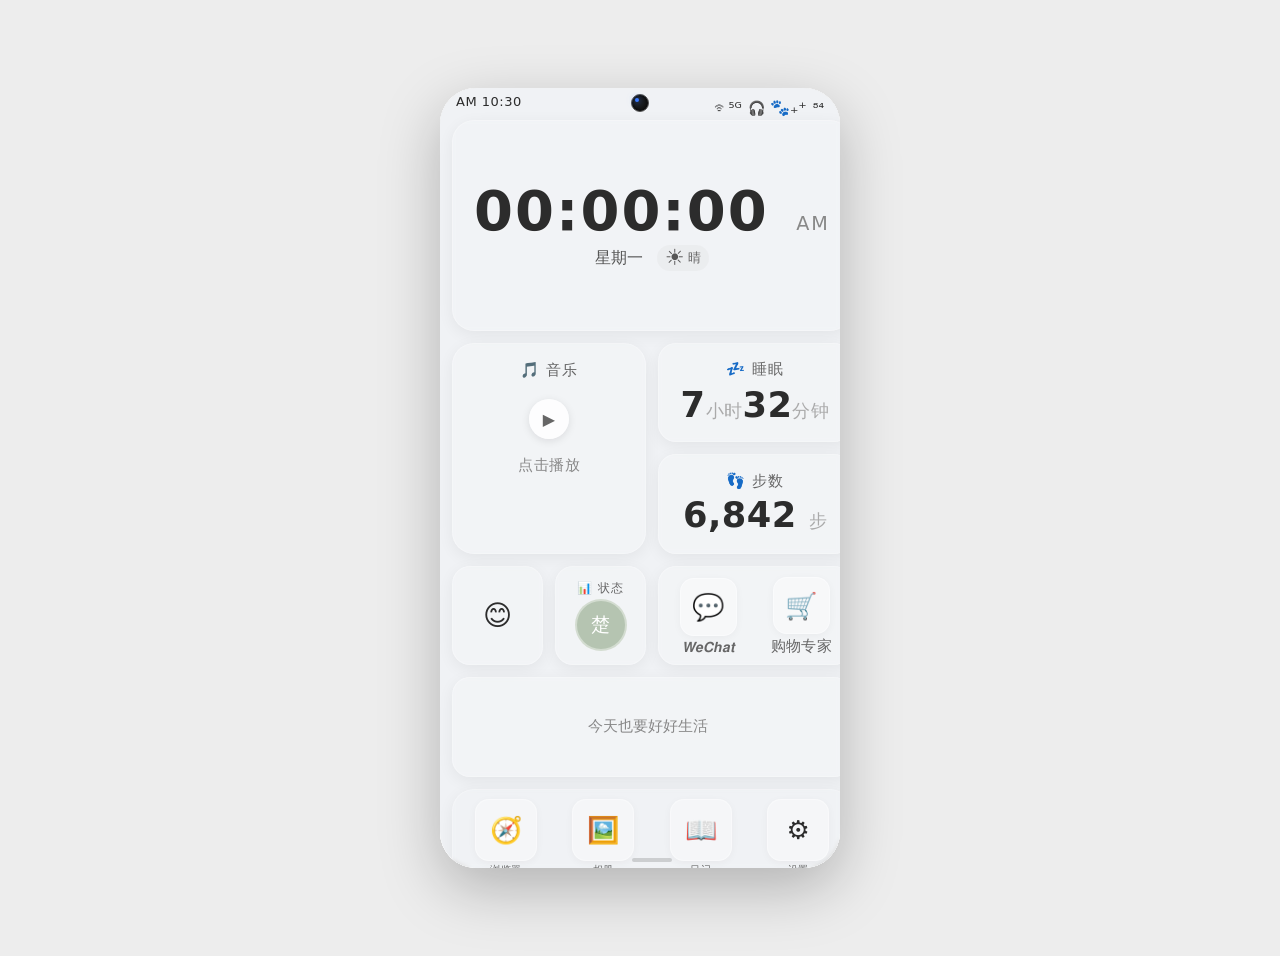
==== commit d1cf6dee: "初始化项目：完整项目文件" ====
--- a/index.html
+++ b/index.html
@@ -416,6 +416,10 @@
                 <button class="menu-item" data-action="mute">🔕 消息免打扰</button>
                 <button class="menu-item" data-action="cold">❄️ 许久未回复</button>
                 <div class="menu-divider"></div>
+<<<<<<< HEAD
+=======
+                <button class="menu-item" data-action="redpacket">🧧 发红包</button>
+>>>>>>> c07f34bf9181ba696c0bd4395536ed8ce35c50bd
                 <button class="menu-item" data-action="voice">🎤 发语音</button>
                 <div class="menu-divider"></div>
                 <button class="menu-item" data-action="export">📤 导出聊天记录</button>
@@ -465,9 +469,15 @@
                 <div class="card-icon">💸</div>
                 <div class="card-label">转账</div>
             </div>
+<<<<<<< HEAD
             <div class="panel-card" data-action="location">
                 <div class="card-icon">📍</div>
                 <div class="card-label">位置</div>
+=======
+            <div class="panel-card" data-action="placeholder">
+                <div class="card-icon">📎</div>
+                <div class="card-label">更多</div>
+>>>>>>> c07f34bf9181ba696c0bd4395536ed8ce35c50bd
             </div>
         </div>
 
@@ -505,6 +515,7 @@
             </div>
         </div>
 
+<<<<<<< HEAD
         <div class="custom-overlay" id="transferOverlay">
             <div class="custom-card">
                 <div class="card-title">💸 转账</div>
@@ -528,6 +539,8 @@
             </div>
         </div>
 
+=======
+>>>>>>> c07f34bf9181ba696c0bd4395536ed8ce35c50bd
         <div class="custom-overlay" id="voiceOverlay">
             <div class="custom-card">
                 <div class="card-title">🎤 发语音</div>
@@ -547,10 +560,14 @@
             <div class="sticker-panel">
                 <div class="sticker-header">
                     <span class="sticker-title">😊 表情包</span>
+<<<<<<< HEAD
                     <div class="sticker-header-actions">
                         <button class="sticker-lib-btn" id="stickerLibBtn">表情包库</button>
                         <button class="sticker-add-btn" id="stickerAddBtn">+ 添加</button>
                     </div>
+=======
+                    <button class="sticker-add-btn" id="stickerAddBtn">+ 添加</button>
+>>>>>>> c07f34bf9181ba696c0bd4395536ed8ce35c50bd
                     <button class="sticker-close" id="stickerClose">×</button>
                 </div>
                 <div class="sticker-grid" id="stickerGrid">
@@ -627,6 +644,7 @@
         </div>
     </div>
 
+<<<<<<< HEAD
     <!-- ===== 表情包库页 ===== -->
     <div class="page sticker-library-page" id="stickerLibraryPage">
         <div class="settings-header">
@@ -645,6 +663,8 @@
         </div>
     </div>
 
+=======
+>>>>>>> c07f34bf9181ba696c0bd4395536ed8ce35c50bd
     <!-- ===== 设置页 ===== -->
     <div class="page settings-page" id="settingsPage">
         <div class="settings-header">
--- a/style.css
+++ b/style.css
@@ -1,3 +1,4 @@
+<<<<<<< HEAD
 
         /* ===== 全局重置 & 通用 ===== */
         * {
@@ -4956,3 +4957,4559 @@
             opacity: 1 !important;
             color: #2c2c2c !important;
         }
+=======
+
+        /* ===== 全局重置 & 通用 ===== */
+        * {
+            margin: 0;
+            padding: 0;
+            box-sizing: border-box;
+        }
+        body {
+            background: #ededed;
+            display: flex;
+            justify-content: center;
+            align-items: center;
+            min-height: 100vh;
+            padding: 20px;
+        }
+        body.font-system {
+            font-family: system-ui, -apple-system, 'Segoe UI', Roboto, Helvetica, Arial, sans-serif;
+        }
+        body.font-noto-sans {
+            font-family: 'Noto Sans SC', 'PingFang SC', 'Microsoft YaHei', sans-serif;
+        }
+        body.font-noto-serif {
+            font-family: 'Noto Serif SC', 'SimSun', serif;
+        }
+        body.font-georgia {
+            font-family: Georgia, 'Times New Roman', serif;
+        }
+        body.font-palatino {
+            font-family: 'Palatino Linotype', 'Book Antiqua', Palatino, serif;
+        }
+
+        .phone {
+            width: 100%;
+            max-width: 400px;
+            height: 780px;
+            background: #fff;
+            border-radius: 36px;
+            box-shadow: 0 20px 60px rgba(0, 0, 0, 0.25);
+            overflow: hidden;
+            display: flex;
+            flex-direction: column;
+            position: relative;
+        }
+        @media (max-width:440px) {
+            body {
+                padding: 0;
+                background: #fff;
+            }
+            .phone {
+                max-width: 100%;
+                height: 100vh;
+                border-radius: 0;
+            }
+        }
+        @media (max-height:700px) {
+            .phone {
+                height: 100vh;
+                border-radius: 0;
+            }
+        }
+
+        /* ===== 状态栏 (透明，无分割线) ===== */
+        #statusBar {
+            position: absolute;
+            top: 0;
+            left: 0;
+            right: 0;
+            z-index: 20;
+            background: transparent;
+            padding: 6px 16px 4px;
+            display: flex;
+            justify-content: space-between;
+            font-size: 13px;
+            color: #2c2c2c;
+            height: 28px;
+            border-bottom: none;
+            pointer-events: none;
+            position: relative;
+        }
+        #statusBar .time {
+            font-weight: 500;
+            font-size: 13px;
+            letter-spacing: 0.5px;
+            pointer-events: auto;
+            flex: 1;
+            text-align: left;
+        }
+        #statusBar .center-icons {
+            position: absolute;
+            left: 50%;
+            transform: translateX(-50%);
+            display: flex;
+            align-items: center;
+            gap: 6px;
+            font-size: 14px;
+            pointer-events: auto;
+        }
+        #statusBar .center-icons .cam {
+            width: 16px;
+            height: 16px;
+            border-radius: 50%;
+            background: #1a1a1a;
+            border: 1px solid #555;
+            position: relative;
+            box-shadow: inset 0 0 4px #000;
+        }
+        #statusBar .center-icons .cam::after {
+            content: '';
+            position: absolute;
+            top: 3px;
+            left: 3px;
+            width: 4px;
+            height: 4px;
+            border-radius: 50%;
+            background: #3a7aff;
+            box-shadow: 0 0 6px #4a8aff, 0 0 12px rgba(74, 138, 255, 0.3);
+        }
+        #statusBar .right-icons {
+            display: flex;
+            align-items: center;
+            gap: 6px;
+            font-size: 14px;
+            pointer-events: auto;
+            flex: 1;
+            text-align: right;
+            justify-content: flex-end;
+        }
+        #statusBar .right-icons .wifi-icon,
+        #statusBar .right-icons .signal-icon,
+        #statusBar .right-icons .battery-icon {
+            display: inline-block;
+            line-height: 1;
+        }
+        #statusBar .right-icons .wifi-icon {
+            font-size: 15px;
+        }
+        #statusBar .right-icons .signal-icon {
+            font-size: 14px;
+            letter-spacing: -1px;
+        }
+        #statusBar .right-icons .battery-icon {
+            font-size: 16px;
+        }
+
+        /* ===== 页面容器 ===== */
+        .page {
+            display: none;
+            flex-direction: column;
+            width: 100%;
+            position: absolute;
+            top: 0;
+            bottom: 0;
+            left: 0;
+            background: #fff;
+            z-index: 1;
+        }
+        .page.active {
+            display: flex;
+            z-index: 2;
+        }
+
+        /* ===== 统一标题栏样式 ===== */
+        .unified-header {
+            background: #ededed;
+            padding: 36px 16px 12px;
+            border-bottom: 1px solid #d9d9d9;
+            display: flex;
+            align-items: center;
+            justify-content: space-between;
+            flex-shrink: 0;
+            min-height: 56px;
+            position: relative;
+        }
+        .unified-header .back-btn {
+            font-size: 22px;
+            cursor: pointer;
+            color: #2c2c2c;
+            padding: 0 4px;
+            line-height: 1;
+            background: none;
+            border: none;
+            font-family: inherit;
+        }
+        .unified-header .title {
+            font-size: 18px;
+            font-weight: 600;
+            color: #2c2c2c;
+            flex: 1;
+            text-align: center;
+            margin: 0 8px;
+            position: absolute;
+            left: 50%;
+            transform: translateX(-50%);
+            pointer-events: none;
+        }
+        .unified-header .header-actions {
+            display: flex;
+            gap: 10px;
+            align-items: center;
+            font-size: 18px;
+            color: #2c2c2c;
+        }
+        .unified-header .header-actions span,
+        .unified-header .header-actions button {
+            cursor: pointer;
+            background: none;
+            border: none;
+            font-size: inherit;
+            color: inherit;
+            padding: 0 2px;
+            font-family: inherit;
+        }
+        .unified-header .header-actions span:hover,
+        .unified-header .header-actions button:hover {
+            opacity: 0.7;
+        }
+
+        /* ===== 聊天列表页 ===== */
+        #listPage .list-header {
+            background: #ededed;
+            padding: 36px 16px 12px;
+            border-bottom: 1px solid #d9d9d9;
+            display: flex;
+            align-items: center;
+            justify-content: space-between;
+            flex-shrink: 0;
+            min-height: 56px;
+            position: relative;
+        }
+        #listPage .list-header .back-btn {
+            font-size: 22px;
+            cursor: pointer;
+            color: #2c2c2c;
+            padding: 0 4px;
+            line-height: 1;
+            background: none;
+            border: none;
+            font-family: inherit;
+        }
+        #listPage .list-header .title {
+            font-size: 18px;
+            font-weight: 600;
+            color: #2c2c2c;
+            flex: 1;
+            text-align: center;
+            margin: 0 8px;
+            position: absolute;
+            left: 50%;
+            transform: translateX(-50%);
+            pointer-events: none;
+        }
+        #listPage .list-header .header-actions {
+            display: flex;
+            gap: 10px;
+            font-size: 18px;
+            cursor: pointer;
+        }
+        #listPage .list-header .header-actions span:hover {
+            opacity: 0.7;
+        }
+
+        .list-item {
+            display: flex;
+            align-items: center;
+            padding: 14px 20px;
+            border-bottom: 1px solid #f0f0f0;
+            cursor: pointer;
+            transition: background 0.15s;
+        }
+        .list-item:hover {
+            background: #f5f5f5;
+        }
+        .list-item .avatar {
+            width: 48px;
+            height: 48px;
+            border-radius: 6px;
+            display: flex;
+            align-items: center;
+            justify-content: center;
+            font-size: 20px;
+            font-weight: 500;
+            color: #fff;
+            flex-shrink: 0;
+            margin-right: 14px;
+            background: #C1D1E5;
+            text-shadow: 0 1px 2px rgba(0, 0, 0, 0.1);
+            overflow: hidden;
+        }
+        .list-item .avatar img {
+            width: 100%;
+            height: 100%;
+            object-fit: cover;
+            border-radius: 6px;
+        }
+        .list-item .info {
+            flex: 1;
+            min-width: 0;
+        }
+        .list-item .info .name-wrapper {
+            display: flex;
+            align-items: baseline;
+            gap: 6px;
+            flex-wrap: wrap;
+        }
+        .list-item .info .name {
+            font-size: 16px;
+            font-weight: 500;
+            color: #2c2c2c;
+        }
+        .list-item .info .name-remark {
+            font-size: 12px;
+            color: #999;
+            font-weight: 400;
+        }
+        .list-item .info .last-msg {
+            font-size: 13px;
+            color: #999;
+            white-space: nowrap;
+            overflow: hidden;
+            text-overflow: ellipsis;
+            margin-top: 4px;
+        }
+        .list-item .right {
+            text-align: right;
+            flex-shrink: 0;
+            margin-left: 10px;
+        }
+        .list-item .right .time {
+            font-size: 11px;
+            color: #b0b0b0;
+        }
+        .list-item .right .badge {
+            background: #A5B5C4;
+            color: #fff;
+            font-size: 11px;
+            border-radius: 12px;
+            padding: 0 8px;
+            min-width: 18px;
+            height: 18px;
+            line-height: 18px;
+            display: inline-block;
+            text-align: center;
+            margin-top: 4px;
+            font-weight: 500;
+        }
+        .list-empty {
+            text-align: center;
+            color: #bbb;
+            padding: 60px 20px;
+            font-size: 15px;
+        }
+        .list-item.pinned {
+            background: #fafafa;
+        }
+
+        /* ===== 聊天详情页 ===== */
+        .chat-header {
+            background: #ededed;
+            padding: 36px 16px 12px;
+            display: flex;
+            align-items: center;
+            justify-content: space-between;
+            border-bottom: 1px solid #d9d9d9;
+            flex-shrink: 0;
+            min-height: 56px;
+            position: relative;
+        }
+        .chat-header .back-btn {
+            font-size: 22px;
+            color: #2c2c2c;
+            cursor: pointer;
+            user-select: none;
+            padding: 0 6px;
+            line-height: 1;
+            background: none;
+            border: none;
+            font-family: inherit;
+        }
+        .chat-header .header-title-wrapper {
+            flex: 1;
+            text-align: center;
+            margin: 0 8px;
+            cursor: pointer;
+            display: flex;
+            flex-direction: column;
+            align-items: center;
+            line-height: 1.3;
+            position: absolute;
+            left: 50%;
+            transform: translateX(-50%);
+            pointer-events: none;
+        }
+        .chat-header .header-title-wrapper .main-name {
+            font-size: 18px;
+            font-weight: 600;
+            color: #2c2c2c;
+        }
+        .chat-header .header-title-wrapper .sub-name {
+            font-size: 12px;
+            color: #999;
+            font-weight: 400;
+        }
+        .chat-header .header-actions {
+            display: flex;
+            gap: 10px;
+            align-items: center;
+        }
+        .chat-header .header-actions .action-btn {
+            font-size: 16px;
+            cursor: pointer;
+            user-select: none;
+            padding: 4px;
+            border-radius: 4px;
+            background: none;
+            border: none;
+            color: #2c2c2c;
+            transition: background 0.15s;
+        }
+        .chat-header .header-actions .action-btn:hover {
+            background: rgba(0, 0, 0, 0.06);
+        }
+        .chat-header .menu-btn {
+            font-size: 22px;
+            cursor: pointer;
+            padding: 4px 8px;
+            border-radius: 4px;
+            user-select: none;
+            background: none;
+            border: none;
+            color: #2c2c2c;
+        }
+        .chat-header .menu-btn:hover {
+            background: rgba(0, 0, 0, 0.06);
+        }
+
+        .dropdown-menu {
+            position: absolute;
+            top: 56px;
+            right: 12px;
+            background: #fff;
+            border-radius: 10px;
+            box-shadow: 0 6px 24px rgba(0, 0, 0, 0.18);
+            min-width: 120px;
+            max-width: 150px;
+            padding: 4px 0;
+            display: none;
+            z-index: 100;
+            overflow: hidden;
+        }
+        .dropdown-menu.show {
+            display: block;
+            animation: dropIn 0.18s ease-out;
+        }
+        @keyframes dropIn {
+            from {
+                opacity: 0;
+                transform: translateY(-8px) scale(0.96);
+            }
+            to {
+                opacity: 1;
+                transform: translateY(0) scale(1);
+            }
+        }
+        .dropdown-menu .menu-item {
+            padding: 8px 16px;
+            font-size: 14px;
+            color: #2c2c2c;
+            cursor: pointer;
+            background: transparent;
+            border: none;
+            width: 100%;
+            text-align: left;
+            font-family: inherit;
+        }
+        .dropdown-menu .menu-item:hover {
+            background: #f5f5f5;
+        }
+        .dropdown-menu .menu-divider {
+            height: 1px;
+            background: #e8e8e8;
+            margin: 4px 12px;
+        }
+        .dropdown-menu .menu-item.danger {
+            color: #e74c3c;
+        }
+
+        .chat-area {
+            flex: 1;
+            overflow-y: auto;
+            padding: 10px 14px 6px;
+            background: #f7f7f7;
+            display: flex;
+            flex-direction: column;
+            gap: 8px;
+        }
+        .chat-area::-webkit-scrollbar {
+            width: 4px;
+        }
+        .chat-area::-webkit-scrollbar-thumb {
+            background: #c8c8c8;
+            border-radius: 4px;
+        }
+
+        .message-row {
+            display: flex;
+            flex-direction: column;
+            max-width: 78%;
+            position: relative;
+        }
+        .message-row {
+            animation: none !important;
+        }
+
+        .message-row.me {
+            align-self: flex-end;
+            align-items: flex-end;
+        }
+        .message-row.other {
+            align-self: flex-start;
+            align-items: flex-start;
+        }
+        .message-row.background {
+            align-self: center;
+            max-width: 90%;
+            align-items: center;
+        }
+        .message-row.background .bubble {
+            background: #f0f0f0;
+            color: #888;
+            font-size: 12px;
+            padding: 4px 12px;
+            border-radius: 12px;
+            box-shadow: none;
+        }
+        .message-row.background .msg-footer {
+            display: none;
+        }
+
+        .bubble {
+            padding: 8px 12px;
+            border-radius: 10px;
+            font-size: var(--bubble-font-size, 14px);
+            line-height: 1.5;
+            word-break: break-word;
+            color: #2c2c2c;
+            box-shadow: 0 1px 2px rgba(0, 0, 0, 0.04);
+            max-width: 100%;
+            position: relative;
+            cursor: default;
+            user-select: none;
+            transform: translateZ(0);
+        }
+        .bubble.bubble-pop,
+        .chat-area.chat-entering .message-row.animate-bubble .bubble {
+            animation: bubble-pop 0.42s cubic-bezier(0.215, 0.61, 0.355, 1) both;
+        }
+        .chat-area.chat-entering .message-row.animate-bubble .bubble {
+            animation-delay: var(--bubble-delay, 0);
+        }
+
+        @keyframes bubble-pop {
+            0% {
+                opacity: 0.2;
+                transform: scale(0.92) translate3d(0, 0, 0);
+            }
+            45% {
+                opacity: 1;
+                transform: scale(1.03) translate3d(0, -1px, 0);
+            }
+            70% {
+                transform: scale(0.99) translate3d(0, 0, 0);
+            }
+            100% {
+                opacity: 1;
+                transform: scale(1) translate3d(0, 0, 0);
+            }
+        }
+        .message-row.me .bubble {
+            background: rgba(193, 209, 229, var(--bubble-opacity, 1));
+            border-bottom-right-radius: 0;
+        }
+        .message-row.other .bubble {
+            background: rgba(232, 232, 232, var(--bubble-opacity, 1));
+            border-bottom-left-radius: 0;
+        }
+        .bubble.system {
+            background: #f0f0f0;
+            color: #bbb;
+            font-size: 12px;
+            padding: 5px 12px;
+            box-shadow: none;
+            font-style: normal;
+            font-weight: normal;
+        }
+
+        /* 红包气泡 */
+        .bubble.redpacket {
+            background: #FDF5E6;
+            border-radius: 12px !important;
+            overflow: hidden;
+            padding: 0 !important;
+            min-width: 180px;
+            max-width: 260px;
+            cursor: pointer;
+            box-shadow: 0 2px 8px rgba(0,0,0,0.08);
+            display: flex;
+            flex-direction: column;
+        }
+        .bubble.redpacket .redpacket-top {
+            background: linear-gradient(135deg, #FF6B35, #E53E3E);
+            padding: 12px 16px;
+            flex: 1;
+            display: flex;
+            align-items: center;
+            gap: 12px;
+            min-height: 64px;
+        }
+        .bubble.redpacket .redpacket-icon {
+            font-size: 30px;
+            line-height: 1;
+        }
+        .bubble.redpacket .redpacket-info {
+            flex: 1;
+            display: flex;
+            flex-direction: column;
+            color: #fff;
+            overflow: hidden;
+        }
+        .bubble.redpacket .redpacket-amount {
+            font-size: 22px;
+            font-weight: 700;
+            line-height: 1.2;
+            word-break: break-all;
+        }
+        .bubble.redpacket .redpacket-msg {
+            font-size: 12px;
+            opacity: 0.85;
+            margin-top: 2px;
+            white-space: nowrap;
+            overflow: hidden;
+            text-overflow: ellipsis;
+        }
+        .bubble.redpacket .redpacket-bottom {
+            background: #FDF5E6;
+            text-align: left;
+            padding: 0px 16px;
+            height: 24px;
+            line-height: 24px;
+            font-size: 11px;
+            color: #5D4037;
+            font-weight: 500;
+            letter-spacing: 0px;
+            border-top: 1px solid #f0d5b0;
+        }
+
+        /* 语音气泡 */
+        .bubble.voice {
+            background: rgba(224, 242, 254, 0.35) !important;
+            backdrop-filter: blur(4px) !important;
+            -webkit-backdrop-filter: blur(4px) !important;
+            border: 1px solid rgba(255, 255, 255, 0.3) !important;
+            border-radius: 20px !important;
+            padding: 10px 18px !important;
+            min-width: 220px !important;
+            max-width: 280px !important;
+            color: #1e293b !important;
+            box-shadow: 0 2px 12px rgba(0,0,0,0.04) !important;
+            position: relative;
+        }
+        .message-row.me .bubble.voice {
+            background: rgba(191, 219, 254, 0.35) !important;
+        }
+        .message-row.other .bubble.voice {
+            background: rgba(226, 232, 240, 0.35) !important;
+        }
+
+        .bubble.voice .wave {
+            display: flex;
+            align-items: center;
+            gap: 10px;
+            font-size: 14px;
+            color: #334155;
+        }
+        .bubble.voice .wave .wave-icon {
+            font-size: 20px;
+            color: #3b82f6;
+            opacity: 0.8;
+        }
+        .bubble.voice .wave .wave-bars {
+            display: flex;
+            align-items: flex-end;
+            gap: 2px;
+            height: 20px;
+            flex: 1;
+            padding: 0 4px;
+        }
+        .bubble.voice .wave .wave-bars .bar {
+            width: 4px;
+            border-radius: 2px;
+            background: currentColor;
+            opacity: 0.5;
+        }
+        .bubble.voice .wave .seconds {
+            font-size: 14px;
+            font-weight: 600;
+            margin-left: auto;
+            color: #475569;
+            flex-shrink: 0;
+        }
+        .bubble.voice .transcript {
+            margin-top: 8px;
+            font-size: 13px;
+            color: #334155;
+            opacity: 1;
+            border-top: 1px solid rgba(0,0,0,0.08);
+            padding-top: 8px;
+            word-break: break-word;
+        }
+        .bubble.voice .divider {
+            display: none;
+        }
+
+        /* 购物小票 */
+        .bubble.receipt {
+            background: #fff !important;
+            border: 1px dashed #ccc !important;
+            border-radius: 4px !important;
+            padding: 12px 16px !important;
+            font-size: 13px;
+            color: #2c2c2c;
+            box-shadow: 0 1px 4px rgba(0,0,0,0.08);
+            min-width: 200px;
+            max-width: 280px;
+            text-align: left;
+            font-family: 'Courier New', monospace;
+        }
+        .bubble.receipt .receipt-header {
+            font-size: 15px;
+            font-weight: 600;
+            text-align: center;
+            margin-bottom: 6px;
+            letter-spacing: 2px;
+        }
+        .bubble.receipt .receipt-divider {
+            border-top: 1px dashed #bbb;
+            margin: 8px 0;
+        }
+        .bubble.receipt .receipt-item {
+            display: flex;
+            justify-content: space-between;
+            font-size: 13px;
+            padding: 2px 0;
+        }
+        .bubble.receipt .receipt-total {
+            display: flex;
+            justify-content: space-between;
+            font-weight: 600;
+            border-top: 1px solid #ccc;
+            padding-top: 6px;
+            margin-top: 4px;
+            font-size: 14px;
+        }
+        .bubble.receipt .receipt-footer {
+            text-align: center;
+            font-size: 11px;
+            color: #999;
+            margin-top: 6px;
+            border-top: 1px dashed #ccc;
+            padding-top: 4px;
+        }
+
+        .msg-footer {
+            display: flex;
+            align-items: center;
+            gap: 6px;
+            margin-top: 2px;
+            padding: 0 4px;
+            font-size: 10px;
+            color: #999;
+        }
+        .message-row.me .msg-footer {
+            justify-content: flex-end;
+        }
+        .message-row.other .msg-footer {
+            justify-content: flex-start;
+        }
+        .chat-ai .msg-footer .read-status {
+            display: none !important;
+        }
+        .message-row.me .msg-footer .read-status {
+            display: inline !important;
+        }
+
+        .msg-context-menu {
+            display: none;
+            position: absolute;
+            background: #fff;
+            border-radius: 10px;
+            box-shadow: 0 6px 24px rgba(0, 0, 0, 0.2);
+            padding: 4px 0;
+            z-index: 150;
+            min-width: 120px;
+        }
+        .msg-context-menu.show {
+            display: block;
+            animation: dropIn 0.15s ease-out;
+        }
+        .msg-context-menu .menu-item {
+            padding: 8px 18px;
+            font-size: 14px;
+            color: #2c2c2c;
+            cursor: pointer;
+            background: transparent;
+            border: none;
+            width: 100%;
+            text-align: left;
+            font-family: inherit;
+        }
+        .msg-context-menu .menu-item:hover {
+            background: #f5f5f5;
+        }
+        .msg-context-menu .menu-item.danger {
+            color: #e74c3c;
+        }
+
+        .input-area {
+            background: #f7f7f7;
+            padding: 6px 12px 10px;
+            border-top: 1px solid #e0e0e0;
+            display: flex;
+            align-items: center;
+            gap: 6px;
+            flex-shrink: 0;
+        }
+        .input-wrap {
+            position: relative;
+            flex: 1;
+            min-width: 0;
+        }
+        .sticker-preview {
+            position: absolute;
+            top: -40px;
+            left: 8px;
+            display: none;
+            align-items: center;
+            justify-content: center;
+            width: 44px;
+            height: 44px;
+            padding: 4px;
+            border-radius: 12px;
+            background: rgba(255,255,255,0.96);
+            box-shadow: 0 4px 12px rgba(0,0,0,0.12);
+            border: 1px solid #e8eef5;
+            z-index: 5;
+        }
+        .sticker-preview.show {
+            display: flex;
+        }
+        .sticker-preview img {
+            width: 100%;
+            height: 100%;
+            object-fit: contain;
+            border-radius: 8px;
+        }
+        .sticker-preview .sticker-thumb-emoji {
+            font-size: 24px;
+            line-height: 1;
+        }
+        .input-area .input-field {
+            width: 100%;
+            height: 36px;
+            border: 1px solid #d9d9d9;
+            border-radius: 18px;
+            padding: 0 14px;
+            font-size: 14px;
+            outline: none;
+            background: #fff;
+            font-family: inherit;
+            color: #2c2c2c;
+        }
+        .input-area .input-field:focus {
+            border-color: #C1D1E5;
+        }
+        .input-area .send-btn {
+            height: 36px;
+            padding: 0 16px;
+            border: none;
+            border-radius: 18px;
+            background: #C1D1E5;
+            color: #2c2c2c;
+            font-size: 14px;
+            font-weight: 500;
+            cursor: pointer;
+            transition: background 0.2s, transform 0.1s;
+            flex-shrink: 0;
+            font-family: inherit;
+        }
+        .input-area .send-btn:hover {
+            background: #b0c4d8;
+        }
+        .input-area .send-btn:active {
+            transform: scale(0.94);
+        }
+
+        .toast {
+            position: absolute;
+            top: 50%;
+            left: 50%;
+            transform: translate(-50%, -50%);
+            background: rgba(0, 0, 0, 0.72);
+            color: #fff;
+            padding: 12px 24px;
+            border-radius: 10px;
+            font-size: 15px;
+            z-index: 300;
+            pointer-events: none;
+            opacity: 0;
+            transition: opacity 0.25s ease;
+            backdrop-filter: blur(4px);
+            text-align: center;
+            max-width: 80%;
+        }
+        .toast.show {
+            opacity: 1;
+        }
+
+        /* ===== 通话面板 - 半透明毛玻璃 ===== */
+        .call-overlay {
+            position: absolute;
+            inset: 0;
+            background: rgba(0, 0, 0, 0.15);
+            display: none;
+            justify-content: center;
+            align-items: center;
+            z-index: 250;
+            border-radius: 36px;
+            backdrop-filter: blur(12px);
+            -webkit-backdrop-filter: blur(12px);
+        }
+        .call-overlay.open {
+            display: flex;
+            animation: fadeIn 0.25s ease-out;
+        }
+        .call-card {
+            background: rgba(255, 255, 255, 0.55);
+            backdrop-filter: blur(24px);
+            -webkit-backdrop-filter: blur(24px);
+            border-radius: 28px;
+            padding: 32px 28px 28px;
+            min-width: 220px;
+            max-width: 280px;
+            text-align: center;
+            box-shadow: 0 20px 60px rgba(0, 0, 0, 0.15), 0 0 0 1px rgba(255, 255, 255, 0.2);
+            border: 1px solid rgba(255, 255, 255, 0.25);
+            transition: transform 0.3s ease;
+        }
+        .call-card .caller-name {
+            font-size: 22px;
+            font-weight: 600;
+            color: #2c2c2c;
+            margin-bottom: 2px;
+        }
+        .call-card .caller-status {
+            font-size: 14px;
+            color: #888;
+            margin-bottom: 20px;
+            letter-spacing: 1px;
+        }
+        .call-card .call-actions {
+            display: flex;
+            gap: 16px;
+            justify-content: center;
+        }
+        .call-card .call-actions button {
+            padding: 10px 28px;
+            border: none;
+            border-radius: 30px;
+            font-size: 15px;
+            font-weight: 500;
+            cursor: pointer;
+            transition: all 0.15s;
+            font-family: inherit;
+            letter-spacing: 0.5px;
+        }
+        .call-card .call-actions button:active {
+            transform: scale(0.94);
+        }
+        .call-card .call-actions .btn-answer {
+            background: rgba(165, 196, 181, 0.8);
+            backdrop-filter: blur(4px);
+            color: #fff;
+            box-shadow: 0 4px 16px rgba(165, 196, 181, 0.3);
+        }
+        .call-card .call-actions .btn-answer:hover {
+            background: rgba(165, 196, 181, 0.95);
+        }
+        .call-card .call-actions .btn-reject {
+            background: rgba(196, 181, 165, 0.8);
+            backdrop-filter: blur(4px);
+            color: #fff;
+            box-shadow: 0 4px 16px rgba(196, 181, 165, 0.3);
+        }
+        .call-card .call-actions .btn-reject:hover {
+            background: rgba(196, 181, 165, 0.95);
+        }
+        .call-card .call-actions .btn-answer svg,
+        .call-card .call-actions .btn-reject svg {
+            display: none;
+        }
+
+        .claim-overlay {
+            position: absolute;
+            inset: 0;
+            background: rgba(0, 0, 0, 0.5);
+            display: none;
+            justify-content: center;
+            align-items: center;
+            z-index: 270;
+            border-radius: 36px;
+            backdrop-filter: blur(4px);
+        }
+        .claim-overlay.open {
+            display: flex;
+            animation: fadeIn 0.2s ease-out;
+        }
+        .claim-card {
+            background: #fff;
+            border-radius: 20px;
+            padding: 32px 28px 28px;
+            min-width: 240px;
+            text-align: center;
+            box-shadow: 0 20px 60px rgba(0, 0, 0, 0.3);
+        }
+        .claim-card .claim-title {
+            font-size: 22px;
+            font-weight: 600;
+            margin-bottom: 20px;
+            color: #8B5A3C;
+        }
+        .claim-card .claim-actions {
+            display: flex;
+            gap: 20px;
+            justify-content: center;
+        }
+        .claim-card .claim-actions button {
+            padding: 12px 32px;
+            border: none;
+            border-radius: 30px;
+            font-size: 16px;
+            font-weight: 500;
+            cursor: pointer;
+            transition: transform 0.1s;
+            font-family: inherit;
+        }
+        .claim-card .claim-actions .btn-claim {
+            background: #B5C4B1;
+            color: #fff;
+        }
+        .claim-card .claim-actions .btn-return {
+            background: #C4B5A5;
+            color: #fff;
+        }
+
+        .custom-overlay {
+            position: absolute;
+            inset: 0;
+            background: rgba(0, 0, 0, 0.45);
+            display: none;
+            justify-content: center;
+            align-items: center;
+            z-index: 260;
+            border-radius: 36px;
+            backdrop-filter: blur(4px);
+        }
+        .custom-overlay.open {
+            display: flex;
+            animation: fadeIn 0.2s ease-out;
+        }
+        .custom-card {
+            background: #fff;
+            border-radius: 20px;
+            padding: 24px 20px 20px;
+            min-width: 260px;
+            max-width: 300px;
+            text-align: center;
+            box-shadow: 0 20px 60px rgba(0, 0, 0, 0.3);
+        }
+        .custom-card .card-title {
+            font-size: 18px;
+            font-weight: 600;
+            margin-bottom: 12px;
+            color: #2c2c2c;
+        }
+        .custom-card .card-input,
+        .custom-card .card-textarea {
+            width: 100%;
+            padding: 8px 12px;
+            border: 1px solid #d9d9d9;
+            border-radius: 10px;
+            font-size: 15px;
+            outline: none;
+            margin-bottom: 10px;
+            background: #fff;
+            font-family: inherit;
+            color: #2c2c2c;
+        }
+        .custom-card .card-input:focus,
+        .custom-card .card-textarea:focus {
+            border-color: #C1D1E5;
+        }
+        .custom-card .card-textarea {
+            resize: vertical;
+            min-height: 60px;
+        }
+        .custom-card .voice-bar-container {
+            width: 100%;
+            height: 20px;
+            background: #e0e8e0;
+            border-radius: 10px;
+            margin: 10px 0;
+            overflow: hidden;
+        }
+        .custom-card .voice-bar {
+            height: 100%;
+            background: #9DC4A8;
+            border-radius: 10px;
+            width: 0%;
+            transition: width 0.2s ease;
+        }
+        .custom-card .card-actions {
+            display: flex;
+            gap: 12px;
+            justify-content: center;
+            margin-top: 12px;
+        }
+        .custom-card .card-actions button {
+            padding: 8px 20px;
+            border: none;
+            border-radius: 20px;
+            font-size: 15px;
+            font-weight: 500;
+            cursor: pointer;
+            transition: background 0.15s, transform 0.1s;
+            font-family: inherit;
+        }
+        .custom-card .card-actions button:active {
+            transform: scale(0.94);
+        }
+        .custom-card .card-actions .btn-send {
+            background: #C1D1E5;
+            color: #2c2c2c;
+        }
+        .custom-card .card-actions .btn-send:hover {
+            background: #b0c4d8;
+        }
+        .custom-card .card-actions .btn-cancel {
+            background: #e8e8e8;
+            color: #2c2c2c;
+        }
+        .custom-card .card-actions .btn-cancel:hover {
+            background: #d5d5d5;
+        }
+        @keyframes fadeIn {
+            from {
+                opacity: 0;
+            }
+            to {
+                opacity: 1;
+            }
+        }
+
+        /* ===== 朋友圈页 ===== */
+        .moments-page {
+            background: #f7f7f7;
+        }
+        .moments-header {
+            background: #ededed;
+            padding: 36px 16px 12px;
+            border-bottom: 1px solid #d9d9d9;
+            display: flex;
+            align-items: center;
+            justify-content: space-between;
+            flex-shrink: 0;
+            min-height: 56px;
+            position: relative;
+        }
+        .moments-header .back-btn {
+            font-size: 22px;
+            cursor: pointer;
+            color: #2c2c2c;
+            padding: 0 4px;
+            line-height: 1;
+            background: none;
+            border: none;
+            font-family: inherit;
+        }
+        .moments-header .title {
+            font-size: 18px;
+            font-weight: 600;
+            color: #2c2c2c;
+            flex: 1;
+            text-align: center;
+            margin: 0 8px;
+            position: absolute;
+            left: 50%;
+            transform: translateX(-50%);
+            pointer-events: none;
+        }
+        .moments-header .header-actions {
+            display: flex;
+            gap: 10px;
+            font-size: 18px;
+            cursor: pointer;
+        }
+
+        .profile-area {
+            height: 20%;
+            display: flex;
+            flex-direction: column;
+            align-items: flex-end;
+            justify-content: center;
+            padding-right: 24px;
+            background: #f7f7f7;
+            flex-shrink: 0;
+            border-bottom: 1px solid #e8e8e8;
+        }
+        .profile-avatar {
+            width: 64px;
+            height: 64px;
+            border-radius: 6px;
+            background: #C1D1E5;
+            display: flex;
+            align-items: center;
+            justify-content: center;
+            font-size: 24px;
+            font-weight: 500;
+            color: #fff;
+            text-shadow: 0 1px 2px rgba(0, 0, 0, 0.1);
+            overflow: hidden;
+            cursor: pointer;
+        }
+        .profile-avatar img {
+            width: 100%;
+            height: 100%;
+            object-fit: cover;
+            border-radius: 6px;
+        }
+        .profile-signature {
+            margin-top: 6px;
+            font-size: 14px;
+            color: #666;
+            cursor: pointer;
+        }
+        .profile-signature:hover {
+            text-decoration: underline;
+        }
+
+        .moments-list {
+            flex: 1;
+            overflow-y: auto;
+            padding: 12px 16px;
+            display: flex;
+            flex-direction: column;
+            gap: 16px;
+        }
+        .moment-item {
+            background: #fff;
+            border-radius: 12px;
+            padding: 14px 16px;
+            box-shadow: 0 1px 4px rgba(0, 0, 0, 0.06);
+            position: relative;
+            cursor: default;
+        }
+        .moment-item .moment-author {
+            font-weight: 600;
+            font-size: 15px;
+            color: #2c2c2c;
+            display: flex;
+            align-items: center;
+            gap: 6px;
+            flex-wrap: wrap;
+        }
+        .moment-item .moment-content {
+            font-size: 14px;
+            color: #2c2c2c;
+            margin: 6px 0 8px;
+            white-space: pre-wrap;
+            word-break: break-all;
+        }
+        .moment-item .moment-time {
+            font-size: 11px;
+            color: #999;
+            margin-bottom: 6px;
+        }
+        .moment-item .moment-actions {
+            display: flex;
+            gap: 16px;
+            font-size: 12px;
+            color: #576b95;
+            cursor: pointer;
+            flex-wrap: wrap;
+            align-items: center;
+        }
+        .moment-item .moment-actions span:hover {
+            text-decoration: underline;
+        }
+        .moment-item .moment-likes {
+            font-size: 12px;
+            color: #999;
+            margin-top: 2px;
+        }
+        .moment-item .moment-likes .like-name {
+            color: #576b95;
+        }
+        .moment-item .moment-comments {
+            margin-top: 8px;
+            padding-top: 8px;
+            border-top: 1px solid #f0f0f0;
+            font-size: 13px;
+            color: #2c2c2c;
+        }
+        .moment-item .moment-comments .comment {
+            padding: 2px 0;
+            cursor: default;
+            display: block;
+        }
+        .moment-item .moment-comments .comment .comment-user {
+            font-weight: 500;
+            color: #576b95;
+        }
+        .moment-item .moment-comments .comment .comment-reply {
+            color: #576b95;
+            font-weight: 500;
+        }
+
+        .moments-input {
+            background: #fff;
+            border-top: 1px solid #e0e0e0;
+            padding: 8px 12px;
+            display: flex;
+            gap: 8px;
+            flex-shrink: 0;
+        }
+        .moments-input input {
+            flex: 1;
+            height: 36px;
+            border: 1px solid #d9d9d9;
+            border-radius: 20px;
+            padding: 0 16px;
+            font-size: 14px;
+            outline: none;
+            font-family: inherit;
+            color: #2c2c2c;
+        }
+        .moments-input input:focus {
+            border-color: #C1D1E5;
+        }
+        .moments-input button {
+            height: 36px;
+            padding: 0 20px;
+            border: none;
+            border-radius: 20px;
+            background: #C1D1E5;
+            font-size: 14px;
+            cursor: pointer;
+            font-family: inherit;
+            transition: background 0.2s;
+            color: #2c2c2c;
+        }
+        .moments-input button:hover {
+            background: #b0c4d8;
+        }
+
+        .moment-context-menu,
+        .comment-context-menu {
+            display: none;
+            position: absolute;
+            background: #fff;
+            border-radius: 8px;
+            box-shadow: 0 4px 16px rgba(0, 0, 0, 0.15);
+            padding: 4px 0;
+            z-index: 160;
+            min-width: 90px;
+        }
+        .moment-context-menu.show,
+        .comment-context-menu.show {
+            display: block;
+            animation: dropIn 0.15s ease-out;
+        }
+        .moment-context-menu .menu-item,
+        .comment-context-menu .menu-item {
+            padding: 6px 14px;
+            font-size: 13px;
+            color: #2c2c2c;
+            cursor: pointer;
+            background: transparent;
+            border: none;
+            width: 100%;
+            text-align: left;
+            font-family: inherit;
+        }
+        .moment-context-menu .menu-item:hover,
+        .comment-context-menu .menu-item:hover {
+            background: #f5f5f5;
+        }
+        .moment-context-menu .menu-item.danger,
+        .comment-context-menu .menu-item.danger {
+            color: #e74c3c;
+        }
+
+        /* ===== 设置页 ===== */
+        .settings-page {
+            background: #f7f7f7;
+        }
+        .settings-header {
+            background: #ededed;
+            padding: 36px 16px 12px;
+            border-bottom: 1px solid #d9d9d9;
+            display: flex;
+            align-items: center;
+            gap: 12px;
+            flex-shrink: 0;
+            min-height: 56px;
+            position: relative;
+        }
+        .settings-header .back-btn {
+            font-size: 22px;
+            cursor: pointer;
+            color: #2c2c2c;
+            padding: 0 4px;
+            line-height: 1;
+            background: none;
+            border: none;
+            font-family: inherit;
+        }
+        .settings-header .title {
+            font-size: 18px;
+            font-weight: 600;
+            color: #2c2c2c;
+            flex: 1;
+            text-align: center;
+            margin: 0 8px;
+            position: absolute;
+            left: 50%;
+            transform: translateX(-50%);
+            pointer-events: none;
+        }
+        .settings-body {
+            flex: 1;
+            overflow-y: auto;
+            padding: 20px 16px;
+            display: flex;
+            flex-direction: column;
+            gap: 20px;
+        }
+        .settings-group {
+            background: #fff;
+            border-radius: 12px;
+            padding: 16px;
+            box-shadow: 0 1px 4px rgba(0, 0, 0, 0.06);
+        }
+        .settings-group .group-header {
+            display: flex;
+            align-items: center;
+            justify-content: space-between;
+            cursor: pointer;
+            user-select: none;
+        }
+        .settings-group .group-title {
+            font-size: 14px;
+            font-weight: 600;
+            color: #2c2c2c;
+        }
+        .settings-group .toggle-btn {
+            font-size: 16px;
+            transition: transform 0.2s;
+        }
+        .settings-group .toggle-btn.collapsed {
+            transform: rotate(-90deg);
+        }
+        .settings-group .group-content {
+            margin-top: 12px;
+            transition: max-height 0.3s ease, opacity 0.3s ease;
+            overflow: hidden;
+            max-height: 1000px;
+            opacity: 1;
+        }
+        .settings-group .group-content.collapsed {
+            max-height: 0;
+            opacity: 0;
+            margin-top: 0;
+        }
+
+        .settings-group .option-row {
+            display: flex;
+            align-items: center;
+            padding: 8px 0;
+            border-bottom: 1px solid #f0f0f0;
+        }
+        .settings-group .option-row:last-child {
+            border-bottom: none;
+        }
+        .settings-group .option-label {
+            font-size: 14px;
+            color: #2c2c2c;
+            width: 85px;
+            flex-shrink: 0;
+        }
+        .settings-group .option-control {
+            display: flex;
+            gap: 8px;
+            flex-wrap: wrap;
+            align-items: center;
+            flex: 1;
+            justify-content: flex-end;
+        }
+        .settings-group .option-control select {
+            padding: 4px 8px;
+            border-radius: 6px;
+            border: 1px solid #d9d9d9;
+            font-size: 13px;
+            font-family: inherit;
+            background: #fff;
+            cursor: pointer;
+            color: #2c2c2c;
+        }
+        .settings-group .option-control input[type="datetime-local"] {
+            border: 1px solid #d9d9d9;
+            border-radius: 8px;
+            padding: 4px 8px;
+            font-size: 13px;
+            font-family: inherit;
+            color: #2c2c2c;
+        }
+        .settings-group .option-control button {
+            padding: 4px 14px;
+            border: 1px solid #d9d9d9;
+            border-radius: 16px;
+            background: #fff;
+            font-size: 13px;
+            cursor: pointer;
+            font-family: inherit;
+            transition: background 0.15s, border-color 0.15s;
+            color: #2c2c2c;
+        }
+        .settings-group .option-control button:hover {
+            background: #f0f0f0;
+        }
+        .settings-group .option-control input[type="range"] {
+            width: 120px;
+            height: 4px;
+            -webkit-appearance: none;
+            background: #d9d9d9;
+            border-radius: 4px;
+            outline: none;
+        }
+        .settings-group .option-control input[type="range"]::-webkit-slider-thumb {
+            -webkit-appearance: none;
+            width: 16px;
+            height: 16px;
+            border-radius: 50%;
+            background: #B5C4B1;
+            cursor: pointer;
+        }
+        .settings-group .option-control .range-val {
+            font-size: 14px;
+            font-weight: 500;
+            color: #2c2c2c;
+            min-width: 32px;
+            text-align: center;
+        }
+
+        .settings-group .danger-btn {
+            background: #B5C4B1;
+            color: #fff;
+            border: none;
+            padding: 6px 14px;
+            border-radius: 8px;
+            font-size: 13px;
+            cursor: pointer;
+            font-family: inherit;
+            transition: opacity 0.15s;
+        }
+        .settings-group .danger-btn:hover {
+            opacity: 0.85;
+        }
+        .settings-group .danger-btn.secondary {
+            background: #C4B5A5;
+        }
+        .settings-group .danger-btn.tertiary {
+            background: #B5A5A5;
+        }
+        .settings-group .danger-btn.backup {
+            background: #A5B5C4;
+        }
+        .settings-group .danger-btn.import {
+            background: #B5C4B1;
+        }
+
+        .data-row {
+            display: flex;
+            align-items: center;
+            justify-content: space-between;
+            padding: 10px 0;
+            border-bottom: 1px solid #f0f0f0;
+        }
+        .data-row:last-child {
+            border-bottom: none;
+        }
+        .data-row .label {
+            font-size: 14px;
+            color: #2c2c2c;
+            flex: 1;
+            margin-right: 12px;
+        }
+        .data-row .btn-group {
+            flex-shrink: 0;
+            display: flex;
+            gap: 6px;
+        }
+
+        .avatar-edit-row {
+            display: flex;
+            align-items: center;
+            padding: 6px 0;
+            border-bottom: 1px solid #f0f0f0;
+        }
+        .avatar-edit-row:last-child {
+            border-bottom: none;
+        }
+        .avatar-edit-row .label {
+            flex: 1;
+            font-size: 14px;
+            color: #2c2c2c;
+        }
+        .avatar-edit-row .preview {
+            width: 48px;
+            height: 48px;
+            border-radius: 6px;
+            overflow: hidden;
+            display: flex;
+            align-items: center;
+            justify-content: center;
+            background: #f0f0f0;
+            margin-right: 12px;
+        }
+        .avatar-edit-row .preview img {
+            width: 100%;
+            height: 100%;
+            object-fit: cover;
+        }
+        .avatar-edit-row .preview span {
+            font-size: 24px;
+        }
+        .avatar-edit-row .actions {
+            display: flex;
+            gap: 6px;
+            flex-wrap: wrap;
+            justify-content: flex-end;
+        }
+        .avatar-edit-row .actions button {
+            padding: 4px 12px;
+            border: 1px solid #d9d9d9;
+            border-radius: 16px;
+            background: #fff;
+            font-size: 13px;
+            cursor: pointer;
+            font-family: inherit;
+            transition: background 0.15s;
+            color: #2c2c2c;
+        }
+        .avatar-edit-row .actions button:hover {
+            background: #f0f0f0;
+        }
+
+        .wallpaper-preview {
+            width: 100%;
+            height: 120px;
+            border-radius: 10px;
+            background: #e8e8e8;
+            background-size: cover;
+            background-position: center;
+            margin-bottom: 10px;
+            border: 1px solid #ddd;
+            display: flex;
+            align-items: center;
+            justify-content: center;
+            color: #aaa;
+            font-size: 14px;
+            overflow: hidden;
+        }
+        .wallpaper-preview.has-image {
+            color: transparent;
+        }
+        .wallpaper-actions {
+            display: flex;
+            gap: 10px;
+            flex-wrap: wrap;
+        }
+        .wallpaper-actions button {
+            padding: 5px 16px;
+            border: 1px solid #d9d9d9;
+            border-radius: 16px;
+            background: #fff;
+            font-size: 13px;
+            cursor: pointer;
+            font-family: inherit;
+            transition: background 0.15s;
+            color: #2c2c2c;
+        }
+        .wallpaper-actions button:hover {
+            background: #f0f0f0;
+        }
+        .wallpaper-actions button.primary {
+            background: #C1D1E5;
+            border-color: #C1D1E5;
+            color: #fff;
+        }
+        .wallpaper-actions button.primary:hover {
+            background: #b0c4d8;
+        }
+
+        .hidden {
+            display: none !important;
+        }
+
+        .time-sync-row {
+            display: flex;
+            justify-content: center;
+            margin-top: 6px;
+        }
+
+        /* ================================================================
+           🏠 手机主页 - 毛玻璃 + 壁纸支持
+           ================================================================ */
+        #homePage {
+            background: #f0f2f5;
+            padding: 0 12px 12px 12px;
+            overflow: hidden;
+            background-size: cover;
+            background-position: center;
+            background-color: #f0f2f5;
+            transition: background-image 0.3s ease;
+        }
+
+        .home-grid {
+            display: grid;
+            grid-template-columns: repeat(4, 1fr);
+            grid-template-rows: repeat(7, 1fr);
+            gap: clamp(8px, 2vw, 12px);
+            width: 100%;
+            height: 100%;
+            padding: clamp(24px, 5vw, 32px) 0 clamp(6px, 1.5vw, 10px) 0;
+            transition: opacity 0.3s ease;
+        }
+
+        .home-card {
+            background: rgba(255, 255, 255, 0.15);
+            backdrop-filter: blur(2px);
+            -webkit-backdrop-filter: blur(2px);
+            border-radius: clamp(14px, 3vw, 18px);
+            box-shadow: 0 4px 16px rgba(0, 0, 0, 0.06);
+            padding: clamp(8px, 2vw, 12px);
+            display: flex;
+            flex-direction: column;
+            justify-content: center;
+            align-items: center;
+            border: 1px solid rgba(255, 255, 255, 0.3);
+            overflow: hidden;
+            min-height: 0;
+            min-width: 0;
+            cursor: default;
+            transition: background 0.3s, opacity 0.3s ease, backdrop-filter 0.3s ease;
+        }
+
+        .home-card-time {
+            grid-column: 1 / 5;
+            grid-row: 1 / 3;
+            background: rgba(255, 255, 255, 0.10);
+            backdrop-filter: blur(2px);
+            -webkit-backdrop-filter: blur(2px);
+            padding: clamp(8px, 2vw, 16px);
+            align-items: center;
+            justify-content: center;
+            border-radius: clamp(18px, 3.5vw, 22px);
+            border: 1px solid rgba(255, 255, 255, 0.25);
+        }
+        .home-card-time .time-display {
+            font-size: 52px;
+            font-weight: 700;
+            letter-spacing: 2px;
+            color: #2c2c2c;
+            line-height: 1.1;
+            margin-bottom: 2px;
+            font-variant-numeric: tabular-nums;
+            text-shadow: 0 1px 4px rgba(255, 255, 255, 0.2);
+        }
+        .home-card-time .time-display .ampm {
+            font-size: 20px;
+            font-weight: 500;
+            color: #888;
+            margin-left: 6px;
+        }
+        .home-card-time .date-weather {
+            display: flex;
+            align-items: center;
+            gap: 14px;
+            font-size: 15px;
+            color: #555;
+            margin-top: 2px;
+        }
+        .home-card-time .date-weather .weekday {
+            font-weight: 400;
+        }
+        .home-card-time .date-weather .weather-wrap {
+            display: flex;
+            align-items: center;
+            gap: 4px;
+            cursor: pointer;
+            padding: 2px 8px;
+            border-radius: 30px;
+            background: rgba(200, 200, 200, 0.15);
+            transition: background 0.2s;
+            user-select: none;
+        }
+        .home-card-time .date-weather .weather-wrap:hover {
+            background: rgba(200, 200, 200, 0.3);
+        }
+        .home-card-time .date-weather .weather-wrap .weather-emoji {
+            font-size: 22px;
+            line-height: 1;
+        }
+        .home-card-time .date-weather .weather-wrap .weather-label {
+            font-size: 13px;
+            color: #666;
+        }
+
+        /* ===== 音乐模块 ===== */
+        .home-card-music {
+            grid-column: 1 / 3;
+            grid-row: 3 / 5;
+            background: rgba(255, 255, 255, 0.15);
+            backdrop-filter: blur(2px);
+            -webkit-backdrop-filter: blur(2px);
+            border-radius: clamp(16px, 3vw, 22px);
+            padding: clamp(6px, 1.5vw, 10px);
+            align-items: center;
+            justify-content: center;
+            gap: clamp(2px, 0.8vw, 6px);
+            border: 1px solid rgba(255, 255, 255, 0.25);
+        }
+        .home-card-music .music-label {
+            font-size: 12px;
+            font-weight: 500;
+            color: #666;
+            letter-spacing: 1px;
+            margin-bottom: 4px;
+        }
+        .home-card-music .waveform-wrap {
+            position: relative;
+            width: 100%;
+            height: 50px;
+            cursor: pointer;
+            user-select: none;
+            flex-shrink: 0;
+            margin-bottom: 2px;
+            display: flex;
+            align-items: center;
+            justify-content: center;
+        }
+        .home-card-music #musicWaveform {
+            width: 100%;
+            height: 100%;
+            border-radius: 8px;
+        }
+        .home-card-music .play-overlay {
+            position: absolute;
+            top: 50%;
+            left: 50%;
+            transform: translate(-50%, -50%);
+            width: 32px;
+            height: 32px;
+            border-radius: 50%;
+            background: rgba(255,255,255,0.8);
+            backdrop-filter: blur(4px);
+            display: flex;
+            align-items: center;
+            justify-content: center;
+            font-size: 14px;
+            color: #666;
+            transition: all 0.3s ease;
+            box-shadow: 0 2px 8px rgba(0,0,0,0.1);
+        }
+        .home-card-music .play-overlay.playing {
+            opacity: 0;
+            transform: translate(-50%, -50%) scale(0.8);
+        }
+        .home-card-music .music-status {
+            font-size: 11px;
+            color: #888;
+            margin-top: 0px;
+            letter-spacing: 0.5px;
+            cursor: pointer;
+            display: flex;
+            align-items: center;
+            gap: 4px;
+        }
+        .home-card-music .music-status .edit-lyrics-btn {
+            font-size: 12px;
+            color: #999;
+            margin-left: auto;
+            padding: 2px 6px;
+            border-radius: 10px;
+            background: rgba(255,255,255,0.5);
+        }
+        .home-card-music .music-status .edit-lyrics-btn:hover {
+            background: rgba(255,255,255,0.8);
+        }
+        .home-card-music .lyrics-container {
+            width: 100%;
+            height: 48px;
+            overflow: hidden;
+            margin-top: 2px;
+            text-align: center;
+            font-size: 12px;
+            color: #555;
+            line-height: 1.5;
+            position: relative;
+            cursor: pointer;
+        }
+        .home-card-music .lyrics-scroll {
+            transition: transform 0.6s cubic-bezier(0.25, 0.1, 0.25, 1);
+        }
+        .home-card-music .lyrics-container .lyric-line {
+            height: 16px;
+            line-height: 16px;
+            white-space: nowrap;
+            overflow: hidden;
+            text-overflow: ellipsis;
+            transition: all 0.4s ease;
+            opacity: 0.35;
+            font-size: 11px;
+            color: #888;
+            padding: 0 8px;
+        }
+        .home-card-music .lyrics-container .lyric-line.active {
+            font-size: 13px;
+            font-weight: 500;
+            opacity: 1;
+            color: #2c2c2c;
+            transform: scale(1.05);
+        }
+        .lyrics-edit-overlay {
+            position: absolute;
+            inset: 0;
+            background: rgba(0,0,0,0.4);
+            backdrop-filter: blur(4px);
+            display: none;
+            align-items: center;
+            justify-content: center;
+            z-index: 200;
+            border-radius: 36px;
+        }
+        .lyrics-edit-overlay.open {
+            display: flex;
+            animation: fadeIn 0.2s ease-out;
+        }
+        .lyrics-edit-card {
+            background: #fff;
+            border-radius: 20px;
+            padding: 24px 20px 20px;
+            width: 280px;
+            box-shadow: 0 20px 60px rgba(0,0,0,0.2);
+        }
+        .lyrics-edit-card .edit-title {
+            font-size: 17px;
+            font-weight: 600;
+            color: #2c2c2c;
+            text-align: center;
+            margin-bottom: 16px;
+        }
+        .lyrics-edit-card .edit-hint {
+            font-size: 12px;
+            color: #999;
+            margin-bottom: 8px;
+        }
+        .lyrics-edit-card textarea {
+            width: 100%;
+            height: 180px;
+            border: 1px solid #e0e0e0;
+            border-radius: 12px;
+            padding: 12px;
+            font-size: 14px;
+            font-family: inherit;
+            resize: none;
+            outline: none;
+            line-height: 1.6;
+            color: #2c2c2c;
+        }
+        .lyrics-edit-card textarea:focus {
+            border-color: #8BA8B7;
+        }
+        .lyrics-edit-card .edit-actions {
+            display: flex;
+            gap: 12px;
+            margin-top: 16px;
+        }
+        .lyrics-edit-card .edit-actions button {
+            flex: 1;
+            padding: 10px;
+            border: none;
+            border-radius: 16px;
+            font-size: 15px;
+            font-weight: 500;
+            cursor: pointer;
+            font-family: inherit;
+            transition: all 0.2s;
+        }
+        .lyrics-edit-card .edit-actions .btn-cancel {
+            background: #f0f0f0;
+            color: #666;
+        }
+        .lyrics-edit-card .edit-actions .btn-cancel:hover {
+            background: #e5e5e5;
+        }
+        .lyrics-edit-card .edit-actions .btn-save {
+            background: #8BA8B7;
+            color: #fff;
+        }
+        .lyrics-edit-card .edit-actions .btn-save:hover {
+            background: #7A97A6;
+        }
+
+        .home-card-sleep {
+            grid-column: 3 / 5;
+            grid-row: 3 / 4;
+            background: rgba(255, 255, 255, 0.15);
+            backdrop-filter: blur(2px);
+            -webkit-backdrop-filter: blur(2px);
+            border-radius: clamp(14px, 3vw, 18px);
+            padding: clamp(6px, 1.5vw, 8px) clamp(8px, 2vw, 10px);
+            align-items: center;
+            justify-content: center;
+            border: 1px solid rgba(255, 255, 255, 0.25);
+            gap: clamp(2px, 0.8vw, 4px);
+        }
+        .home-card-sleep .sleep-label {
+            font-size: 12px;
+            color: #666;
+            letter-spacing: 1px;
+            font-weight: 500;
+        }
+        .home-card-sleep .sleep-value {
+            font-size: 28px;
+            font-weight: 300;
+            color: #2c2c2c;
+            letter-spacing: 0.5px;
+            line-height: 1.2;
+        }
+        .home-card-sleep .sleep-value .num {
+            font-weight: 700;
+            color: #2c2c2c;
+        }
+        .home-card-sleep .sleep-value .unit {
+            font-size: 0.5em;
+            color: #aaa;
+            font-weight: 300;
+        }
+
+        .home-card-steps {
+            grid-column: 3 / 5;
+            grid-row: 4 / 5;
+            background: rgba(255, 255, 255, 0.15);
+            backdrop-filter: blur(2px);
+            -webkit-backdrop-filter: blur(2px);
+            border-radius: 18px;
+            padding: 6px 8px;
+            align-items: center;
+            justify-content: center;
+            border: 1px solid rgba(255, 255, 255, 0.25);
+            gap: 2px;
+        }
+        .home-card-steps .steps-label {
+            font-size: 12px;
+            color: #666;
+            letter-spacing: 1px;
+            font-weight: 500;
+        }
+        .home-card-steps .steps-value {
+            font-size: 28px;
+            font-weight: 300;
+            color: #2c2c2c;
+            letter-spacing: 0.5px;
+            line-height: 1.2;
+        }
+        .home-card-steps .steps-value .num {
+            font-weight: 700;
+            color: #2c2c2c;
+        }
+        .home-card-steps .steps-value .unit {
+            font-size: 0.5em;
+            color: #aaa;
+            font-weight: 300;
+        }
+
+        .home-card-mood-placeholder {
+            grid-column: 1 / 2;
+            grid-row: 5 / 6;
+            background: rgba(255, 255, 255, 0.15);
+            backdrop-filter: blur(2px);
+            -webkit-backdrop-filter: blur(2px);
+            border-radius: 18px;
+            padding: 4px 6px;
+            align-items: center;
+            justify-content: center;
+            border: 1px solid rgba(255, 255, 255, 0.25);
+            font-size: 28px;
+            color: #2c2c2c;
+            cursor: default;
+        }
+
+        /* 状态监测模块 */
+        .home-card-status {
+            grid-column: 2 / 3;
+            grid-row: 5 / 6;
+            background: rgba(255, 255, 255, 0.15);
+            backdrop-filter: blur(2px);
+            -webkit-backdrop-filter: blur(2px);
+            border-radius: 18px;
+            padding: 4px 6px;
+            align-items: center;
+            justify-content: center;
+            border: 1px solid rgba(255, 255, 255, 0.25);
+            gap: 2px;
+            cursor: pointer;
+        }
+        .home-card-status .status-label {
+            font-size: 12px;
+            color: #666;
+            letter-spacing: 1px;
+            font-weight: 500;
+        }
+        .home-card-status .status-avatar {
+            width: 48px;
+            height: 48px;
+            border-radius: 50%;
+            background: #B5C4B1;
+            display: flex;
+            align-items: center;
+            justify-content: center;
+            font-size: 20px;
+            font-weight: 500;
+            color: #fff;
+            overflow: hidden;
+            border: 2px solid rgba(255, 255, 255, 0.4);
+            transition: transform 0.2s;
+        }
+        .home-card-status .status-avatar img {
+            width: 100%;
+            height: 100%;
+            object-fit: cover;
+        }
+        .home-card-status .status-avatar:active {
+            transform: scale(0.92);
+        }
+
+        .home-card-apps {
+            grid-column: 3 / 5;
+            grid-row: 5 / 6;
+            background: rgba(255, 255, 255, 0.15);
+            backdrop-filter: blur(2px);
+            -webkit-backdrop-filter: blur(2px);
+            border-radius: clamp(14px, 3vw, 18px);
+            padding: clamp(6px, 1.5vw, 8px) clamp(4px, 1vw, 6px);
+            display: grid;
+            grid-template-columns: 1fr 1fr;
+            gap: clamp(4px, 1vw, 6px);
+            border: 1px solid rgba(255, 255, 255, 0.25);
+            align-items: center;
+            justify-items: center;
+        }
+        .home-card-apps .app-wrapper {
+            display: flex;
+            flex-direction: column;
+            align-items: center;
+            justify-content: center;
+            gap: 2px;
+            width: 100%;
+            height: 100%;
+            padding: 2px 0;
+        }
+        .home-card-apps .app-icon {
+            width: 64%;
+            aspect-ratio: 1/1;
+            border-radius: 14px;
+            background: rgba(255, 255, 255, 0.35);
+            border: 1px solid rgba(255, 255, 255, 0.4);
+            box-shadow: 0 2px 8px rgba(0, 0, 0, 0.04);
+            display: flex;
+            align-items: center;
+            justify-content: center;
+            transition: transform 0.15s, background 0.2s, box-shadow 0.2s;
+            cursor: pointer;
+            font-size: 26px;
+            color: #2c2c2c;
+            overflow: hidden;
+        }
+        .home-card-apps .app-icon img {
+            width: 100%;
+            height: 100%;
+            object-fit: cover;
+            border-radius: 14px;
+        }
+        .home-card-apps .app-icon:active {
+            transform: scale(0.92);
+            background: rgba(255, 255, 255, 0.5);
+            box-shadow: 0 2px 4px rgba(0, 0, 0, 0.08);
+        }
+        .home-card-apps .app-name {
+            font-size: clamp(0.7rem, 1.7vw, 0.95rem);
+            color: #666;
+            font-weight: 400;
+            letter-spacing: 0.3px;
+            white-space: nowrap;
+            text-align: center;
+        }
+
+        .home-card-time .time-display {
+            font-size: clamp(2.5rem, 7vw, 3.5rem);
+        }
+        .home-card-time .time-display .ampm {
+            font-size: clamp(0.9rem, 2vw, 1.2rem);
+        }
+        .home-card-time .date-weather {
+            font-size: clamp(0.85rem, 1.8vw, 1rem);
+        }
+        .home-card-time .date-weather .weather-emoji {
+            font-size: clamp(1.1rem, 3vw, 1.4rem);
+        }
+        .home-card-music .music-label,
+        .home-card-music .music-status {
+            font-size: clamp(0.75rem, 1.8vw, 0.95rem);
+        }
+        .home-card-music .waveform-wrap {
+            height: clamp(42px, 9vw, 56px);
+        }
+        .home-card-music .play-overlay {
+            width: clamp(32px, 5vw, 40px);
+            height: clamp(32px, 5vw, 40px);
+            font-size: clamp(12px, 2vw, 16px);
+        }
+        .home-card-music .lyrics-container {
+            height: clamp(40px, 8vw, 52px);
+            font-size: clamp(0.75rem, 1.6vw, 0.95rem);
+        }
+        .home-card-music .lyrics-container .lyric-line {
+            font-size: clamp(0.75rem, 1.5vw, 0.9rem);
+        }
+        .home-card-music .lyrics-container .lyric-line.active {
+            font-size: clamp(0.85rem, 1.7vw, 1rem);
+        }
+        .home-card-sleep .sleep-value,
+        .home-card-steps .steps-value {
+            font-size: clamp(1.5rem, 5vw, 2.2rem);
+        }
+        .home-card-sleep .sleep-label,
+        .home-card-steps .steps-label {
+            font-size: clamp(0.75rem, 1.6vw, 0.95rem);
+        }
+        .home-card-status .status-avatar {
+            width: clamp(36px, 8vw, 48px);
+            height: clamp(36px, 8vw, 48px);
+            font-size: clamp(1rem, 2.5vw, 1.2rem);
+        }
+        .home-card-apps .app-icon,
+        .home-card-dock .dock-icon {
+            font-size: clamp(18px, 4vw, 26px);
+        }
+        .home-card-signature .sig-text {
+            font-size: clamp(0.85rem, 1.8vw, 1rem);
+        }
+
+        .home-card-dock .dock-name {
+            font-size: clamp(0.7rem, 1.7vw, 0.95rem);
+        }
+
+        .home-card-signature {
+            grid-column: 1 / 5;
+            grid-row: 6 / 7;
+            background: rgba(255, 255, 255, 0.15);
+            backdrop-filter: blur(2px);
+            -webkit-backdrop-filter: blur(2px);
+            border-radius: 18px;
+            padding: 4px 16px;
+            align-items: center;
+            justify-content: center;
+            border: 1px solid rgba(255, 255, 255, 0.25);
+            cursor: pointer;
+            flex-direction: row;
+            gap: 8px;
+        }
+        .home-card-signature .sig-text {
+            font-size: 15px;
+            color: #888;
+            font-weight: 400;
+            text-align: center;
+            flex: 1;
+            overflow: hidden;
+            text-overflow: ellipsis;
+            white-space: nowrap;
+            padding: 0 4px;
+        }
+        .home-card-signature .sig-edit-icon {
+            font-size: 13px;
+            color: #bbb;
+            flex-shrink: 0;
+            cursor: pointer;
+        }
+
+        .home-card-dock {
+            grid-column: 1 / 5;
+            grid-row: 7 / 8;
+            background: rgba(255, 255, 255, 0.05);
+            backdrop-filter: blur(2px);
+            -webkit-backdrop-filter: blur(2px);
+            border-radius: 22px;
+            padding: 4px 6px;
+            display: grid;
+            grid-template-columns: repeat(4, 1fr);
+            gap: 4px;
+            border: 1px solid rgba(255, 255, 255, 0.2);
+            align-items: center;
+            justify-items: center;
+        }
+        .home-card-dock .dock-wrapper {
+            display: flex;
+            flex-direction: column;
+            align-items: center;
+            justify-content: center;
+            gap: 2px;
+            width: 100%;
+            height: 100%;
+            padding: 2px 0;
+        }
+        .home-card-dock .dock-icon {
+            width: 64%;
+            aspect-ratio: 1/1;
+            border-radius: 14px;
+            background: rgba(255, 255, 255, 0.30);
+            border: 1px solid rgba(255, 255, 255, 0.35);
+            box-shadow: 0 2px 8px rgba(0, 0, 0, 0.04);
+            display: flex;
+            align-items: center;
+            justify-content: center;
+            transition: transform 0.15s, background 0.2s, box-shadow 0.2s;
+            cursor: pointer;
+            font-size: 26px;
+            color: #2c2c2c;
+            overflow: hidden;
+        }
+        .home-card-dock .dock-icon img {
+            width: 100%;
+            height: 100%;
+            object-fit: cover;
+            border-radius: 14px;
+        }
+        .home-card-dock .dock-icon:active {
+            transform: scale(0.92);
+            background: rgba(255, 255, 255, 0.45);
+            box-shadow: 0 2px 4px rgba(0, 0, 0, 0.08);
+        }
+        .home-card-dock .dock-name {
+            font-size: 10px;
+            color: #666;
+            font-weight: 400;
+            letter-spacing: 0.3px;
+            white-space: nowrap;
+            text-align: center;
+        }
+
+        .home-indicator {
+            position: absolute;
+            bottom: 6px;
+            left: 50%;
+            transform: translateX(-50%);
+            width: 40px;
+            height: 4px;
+            background: rgba(0, 0, 0, 0.15);
+            border-radius: 4px;
+            z-index: 5;
+        }
+
+        @media (max-width: 420px) {
+            .home-grid {
+                gap: clamp(6px, 2vw, 8px);
+                padding: clamp(2px, 1vw, 6px) 0;
+            }
+            .home-card {
+                padding: clamp(6px, 1.8vw, 8px);
+                border-radius: clamp(12px, 3vw, 14px);
+            }
+            .home-card-time {
+                padding: clamp(4px, 1.5vw, 10px);
+                border-radius: clamp(14px, 3vw, 16px);
+            }
+            .home-card-status .status-avatar {
+                width: clamp(36px, 7vw, 40px);
+                height: clamp(36px, 7vw, 40px);
+                font-size: clamp(1rem, 2.2vw, 1.1rem);
+            }
+        }
+        @media (max-width: 360px) {
+            .home-card-music .waveform-wrap {
+                height: clamp(38px, 8vw, 45px);
+            }
+            .home-card-music .lyrics-container {
+                height: clamp(38px, 8vw, 44px);
+            }
+            .home-card-status .status-avatar {
+                width: clamp(34px, 7vw, 38px);
+                height: clamp(34px, 7vw, 38px);
+                font-size: clamp(0.9rem, 2vw, 1rem);
+            }
+        }
+        @media (max-height: 700px) {
+            .home-card .home-card-music .waveform-wrap {
+                height: clamp(38px, 6vh, 45px);
+            }
+            .home-card .home-card-music .lyrics-container {
+                height: clamp(38px, 6vh, 44px);
+            }
+            .home-card-status .status-avatar {
+                width: clamp(36px, 6vw, 40px);
+                height: clamp(36px, 6vw, 40px);
+                font-size: clamp(0.95rem, 2vw, 1.1rem);
+            }
+        }
+
+        /* ================================================================
+           🧭 浏览器页面 (Safari)
+           ================================================================ */
+        .safari-page {
+            background: #f2f4f7;
+        }
+        .safari-header {
+            background: #ededed;
+            padding: 36px 16px 12px;
+            border-bottom: 1px solid #d9d9d9;
+            display: flex;
+            align-items: center;
+            gap: 8px;
+            flex-shrink: 0;
+            min-height: 56px;
+            position: relative;
+        }
+        .safari-header .back-btn {
+            font-size: 22px;
+            cursor: pointer;
+            color: #2c2c2c;
+            padding: 0 4px;
+            line-height: 1;
+            background: none;
+            border: none;
+            font-family: inherit;
+        }
+        .safari-header .title {
+            font-size: 18px;
+            font-weight: 600;
+            color: #2c2c2c;
+            flex: 1;
+            text-align: center;
+            margin: 0 8px;
+            position: absolute;
+            left: 50%;
+            transform: translateX(-50%);
+            pointer-events: none;
+        }
+        .safari-header .url-bar {
+            flex: 2;
+            height: 32px;
+            border: 1px solid #d9d9d9;
+            border-radius: 18px;
+            padding: 0 14px;
+            font-size: 13px;
+            outline: none;
+            background: #fff;
+            font-family: inherit;
+            color: #2c2c2c;
+        }
+        .safari-header .url-bar:focus {
+            border-color: #C1D1E5;
+        }
+        .safari-header .refresh-btn {
+            font-size: 18px;
+            cursor: pointer;
+            padding: 0 4px;
+            color: #2c2c2c;
+            background: none;
+            border: none;
+        }
+
+        .safari-body {
+            flex: 1;
+            overflow-y: auto;
+            padding: 12px 16px;
+            display: flex;
+            flex-direction: column;
+            gap: 16px;
+            background: #f2f4f7;
+        }
+        .safari-body .section-title {
+            font-size: 12px;
+            font-weight: 600;
+            color: #999;
+            letter-spacing: 1px;
+            text-transform: uppercase;
+            margin-bottom: 4px;
+        }
+        .safari-body .bookmark-item {
+            background: #fff;
+            border-radius: 10px;
+            padding: 10px 14px;
+            box-shadow: 0 1px 4px rgba(0, 0, 0, 0.04);
+            cursor: pointer;
+            transition: background 0.15s;
+            font-size: 14px;
+            color: #2c2c2c;
+        }
+        .safari-body .bookmark-item:hover {
+            background: #f0f0f0;
+        }
+        .safari-body .bookmark-item .url {
+            font-size: 11px;
+            color: #999;
+            margin-top: 2px;
+        }
+        .safari-body .history-item {
+            background: #fff;
+            border-radius: 10px;
+            padding: 8px 14px;
+            box-shadow: 0 1px 4px rgba(0, 0, 0, 0.04);
+            font-size: 13px;
+            color: #2c2c2c;
+            display: flex;
+            justify-content: space-between;
+            align-items: center;
+            cursor: default;
+        }
+        .safari-body .history-item .h-time {
+            font-size: 11px;
+            color: #bbb;
+        }
+        .safari-body .search-engine {
+            background: #fff;
+            border-radius: 12px;
+            padding: 20px 16px;
+            text-align: center;
+            box-shadow: 0 1px 4px rgba(0, 0, 0, 0.04);
+        }
+        .safari-body .search-engine .search-logo {
+            font-size: 32px;
+            margin-bottom: 8px;
+        }
+        .safari-body .search-engine .search-input {
+            width: 100%;
+            height: 40px;
+            border: 1px solid #d9d9d9;
+            border-radius: 20px;
+            padding: 0 16px;
+            font-size: 14px;
+            outline: none;
+            font-family: inherit;
+            background: #f7f7f7;
+            color: #2c2c2c;
+        }
+        .safari-body .search-engine .search-input:focus {
+            border-color: #C1D1E5;
+            background: #fff;
+        }
+
+        .rehab-overlay {
+            position: absolute;
+            inset: 0;
+            background: rgba(0, 0, 0, 0.5);
+            display: none;
+            justify-content: center;
+            align-items: center;
+            z-index: 280;
+            border-radius: 36px;
+            backdrop-filter: blur(6px);
+        }
+        .rehab-overlay.open {
+            display: flex;
+            animation: fadeIn 0.2s ease-out;
+        }
+        .rehab-card {
+            background: #fff;
+            border-radius: 20px;
+            padding: 28px 24px 24px;
+            min-width: 260px;
+            max-width: 320px;
+            width: 90%;
+            text-align: center;
+            box-shadow: 0 20px 60px rgba(0, 0, 0, 0.3);
+        }
+        .rehab-card .rehab-title {
+            font-size: 18px;
+            font-weight: 600;
+            color: #2c2c2c;
+            margin-bottom: 16px;
+        }
+        .rehab-card .slider-group {
+            margin-bottom: 14px;
+            text-align: left;
+        }
+        .rehab-card .slider-group .slider-label {
+            display: flex;
+            justify-content: space-between;
+            font-size: 13px;
+            color: #555;
+            margin-bottom: 2px;
+        }
+        .rehab-card .slider-group .slider-label .slider-val {
+            font-weight: 500;
+            color: #2c2c2c;
+        }
+        .rehab-card .slider-group input[type="range"] {
+            width: 100%;
+            height: 4px;
+            -webkit-appearance: none;
+            background: #d9d9d9;
+            border-radius: 4px;
+            outline: none;
+        }
+        .rehab-card .slider-group input[type="range"]::-webkit-slider-thumb {
+            -webkit-appearance: none;
+            width: 16px;
+            height: 16px;
+            border-radius: 50%;
+            background: #B5C4B1;
+            cursor: pointer;
+        }
+        .rehab-card .rehab-actions {
+            display: flex;
+            gap: 12px;
+            justify-content: center;
+            margin-top: 12px;
+        }
+        .rehab-card .rehab-actions button {
+            padding: 8px 28px;
+            border: none;
+            border-radius: 20px;
+            font-size: 15px;
+            font-weight: 500;
+            cursor: pointer;
+            transition: background 0.15s, transform 0.1s;
+            font-family: inherit;
+        }
+        .rehab-card .rehab-actions button:active {
+            transform: scale(0.94);
+        }
+        .rehab-card .rehab-actions .btn-start {
+            background: #B5C4B1;
+            color: #fff;
+        }
+        .rehab-card .rehab-actions .btn-start:hover {
+            background: #a3b8a0;
+        }
+        .rehab-card .rehab-actions .btn-stop {
+            background: #C4B5A5;
+            color: #fff;
+        }
+        .rehab-card .rehab-actions .btn-stop:hover {
+            background: #b5a595;
+        }
+
+        /* ================================================================
+           📖 恋爱日记 (Diary)
+           ================================================================ */
+        .diary-page {
+            background: #f7f7f7;
+        }
+        .diary-header {
+            background: #ededed;
+            padding: 36px 16px 12px;
+            border-bottom: 1px solid #d9d9d9;
+            display: flex;
+            align-items: center;
+            justify-content: space-between;
+            flex-shrink: 0;
+            min-height: 56px;
+            position: relative;
+        }
+        .diary-header .back-btn {
+            font-size: 22px;
+            cursor: pointer;
+            color: #2c2c2c;
+            padding: 0 4px;
+            line-height: 1;
+            background: none;
+            border: none;
+            font-family: inherit;
+        }
+        .diary-header .title {
+            font-size: 18px;
+            font-weight: 600;
+            color: #2c2c2c;
+            flex: 1;
+            text-align: center;
+            margin: 0 8px;
+            position: absolute;
+            left: 50%;
+            transform: translateX(-50%);
+            pointer-events: none;
+        }
+        .diary-header .header-actions {
+            display: flex;
+            gap: 10px;
+            font-size: 18px;
+            cursor: pointer;
+        }
+
+        .diary-top {
+            background: #f7f7f7;
+            padding: 32px 12px 16px;
+            display: flex;
+            flex-direction: column;
+            align-items: center;
+            flex-shrink: 0;
+            position: relative;
+            min-height: 120px;
+        }
+        .diary-top .ecg-row {
+            display: flex;
+            align-items: center;
+            justify-content: center;
+            gap: 2px;
+            width: 100%;
+            position: relative;
+        }
+        .diary-top .avatar-circle {
+            width: 64px;
+            height: 64px;
+            border-radius: 50%;
+            overflow: hidden;
+            border: 1.5px solid #C1D1E5;
+            flex-shrink: 0;
+            display: flex;
+            align-items: center;
+            justify-content: center;
+            background: #C1D1E5;
+            font-size: 26px;
+            font-weight: 500;
+            color: #fff;
+            z-index: 2;
+        }
+        .diary-top .avatar-circle img {
+            width: 100%;
+            height: 100%;
+            object-fit: cover;
+        }
+        .diary-top .ecg-wrap {
+            flex: 0 1 auto;
+            display: flex;
+            flex-direction: column;
+            align-items: center;
+            justify-content: center;
+            padding: 0 2px;
+            min-width: 0;
+            max-width: 180px;
+            position: relative;
+            z-index: 1;
+        }
+        .diary-top .ecg-svg {
+            width: 100%;
+            height: 30px;
+            display: block;
+        }
+        .diary-top .heart-icon {
+            position: absolute;
+            left: 50%;
+            top: 50%;
+            transform: translate(-50%, -50%);
+            font-size: 42px;
+            color: #d46b7a;
+            z-index: 3;
+            pointer-events: none;
+            text-shadow: 0 0 8px rgba(212, 107, 122, 0.3);
+            animation: heartBeat 1.2s ease-in-out infinite;
+        }
+        @keyframes heartBeat {
+            0%,
+            100% {
+                transform: translate(-50%, -50%) scale(1);
+            }
+            15% {
+                transform: translate(-50%, -50%) scale(1.25);
+            }
+            30% {
+                transform: translate(-50%, -50%) scale(1);
+            }
+            45% {
+                transform: translate(-50%, -50%) scale(1.15);
+            }
+            60% {
+                transform: translate(-50%, -50%) scale(1);
+            }
+        }
+
+        .diary-anniversary {
+            margin-top: 14px;
+            font-size: 16px;
+            font-weight: 400;
+            color: #666;
+            text-align: center;
+            background: rgba(255,255,255,0.6);
+            padding: 6px 16px;
+            border-radius: 20px;
+            backdrop-filter: blur(4px);
+        }
+        .diary-anniversary strong {
+            font-size: 22px;
+            font-weight: 700;
+            color: #d46b7a;
+        }
+        .diary-divider {
+            border: 0;
+            border-top: 1px dashed #d9d9d9;
+            margin: 10px 0 6px;
+            flex-shrink: 0;
+        }
+
+        .diary-list {
+            flex: 1;
+            overflow-y: auto;
+            padding: 12px 16px;
+            display: flex;
+            flex-direction: column;
+            gap: 16px;
+        }
+        .diary-item {
+            background: #fff;
+            border-radius: 12px;
+            padding: 14px 16px;
+            box-shadow: 0 1px 4px rgba(0, 0, 0, 0.06);
+            position: relative;
+            cursor: default;
+        }
+        .diary-item .diary-author {
+            display: flex;
+            align-items: center;
+            gap: 10px;
+            font-weight: 600;
+            font-size: 15px;
+            color: #2c2c2c;
+        }
+        .diary-item .diary-author .d-avatar {
+            width: 36px;
+            height: 36px;
+            border-radius: 50%;
+            background: #C1D1E5;
+            display: flex;
+            align-items: center;
+            justify-content: center;
+            font-size: 16px;
+            font-weight: 500;
+            color: #fff;
+            flex-shrink: 0;
+            overflow: hidden;
+            border: 1.5px solid rgba(0, 0, 0, 0.06);
+        }
+        .diary-item .diary-author .d-avatar img {
+            width: 100%;
+            height: 100%;
+            object-fit: cover;
+        }
+        .diary-item .diary-meta {
+            display: flex;
+            align-items: center;
+            gap: 12px;
+            font-size: 12px;
+            color: #999;
+            margin: 4px 0 6px 46px;
+        }
+        .diary-item .diary-meta .mood {
+            font-size: 18px;
+        }
+        .diary-item .diary-content {
+            font-size: 14px;
+            color: #2c2c2c;
+            margin: 4px 0 8px 46px;
+            white-space: pre-wrap;
+            word-break: break-all;
+        }
+        .diary-item .diary-comments {
+            margin: 8px 0 0 46px;
+            padding-top: 8px;
+            border-top: 1px solid #f0f0f0;
+            font-size: 13px;
+            color: #2c2c2c;
+        }
+        .diary-item .diary-comments .comment {
+            padding: 2px 0;
+            display: block;
+        }
+        .diary-item .diary-comments .comment .comment-user {
+            font-weight: 500;
+            color: #576b95;
+        }
+
+        .diary-input {
+            background: #fff;
+            border-top: 1px solid #e0e0e0;
+            padding: 8px 12px;
+            display: flex;
+            gap: 8px;
+            flex-shrink: 0;
+        }
+        .diary-input input {
+            flex: 1;
+            height: 36px;
+            border: 1px solid #d9d9d9;
+            border-radius: 20px;
+            padding: 0 16px;
+            font-size: 14px;
+            outline: none;
+            font-family: inherit;
+            color: #2c2c2c;
+        }
+        .diary-input input:focus {
+            border-color: #C1D1E5;
+        }
+        .diary-input button {
+            height: 36px;
+            padding: 0 20px;
+            border: none;
+            border-radius: 20px;
+            background: #C1D1E5;
+            font-size: 14px;
+            cursor: pointer;
+            font-family: inherit;
+            transition: background 0.2s;
+            color: #2c2c2c;
+        }
+        .diary-input button:hover {
+            background: #b0c4d8;
+        }
+
+        .diary-context-menu {
+            display: none;
+            position: absolute;
+            background: #fff;
+            border-radius: 10px;
+            box-shadow: 0 6px 24px rgba(0, 0, 0, 0.2);
+            padding: 4px 0;
+            z-index: 165;
+            min-width: 110px;
+        }
+        .diary-context-menu.show {
+            display: block;
+            animation: dropIn 0.15s ease-out;
+        }
+        .diary-context-menu .menu-item {
+            padding: 8px 18px;
+            font-size: 14px;
+            color: #2c2c2c;
+            cursor: pointer;
+            background: transparent;
+            border: none;
+            width: 100%;
+            text-align: left;
+            font-family: inherit;
+        }
+        .diary-context-menu .menu-item:hover {
+            background: #f5f5f5;
+        }
+        .diary-context-menu .menu-item.danger {
+            color: #e74c3c;
+        }
+
+        /* ================================================================
+           🔔 横幅通知
+           ================================================================ */
+        #bannerContainer {
+            position: absolute;
+            top: 28px;
+            left: 0;
+            right: 0;
+            z-index: 50;
+            padding: 4px 12px;
+            pointer-events: none;
+            display: flex;
+            flex-direction: column-reverse;
+            align-items: center;
+            gap: 0;
+            max-height: 160px;
+            overflow: visible;
+        }
+        .banner-item {
+            background: rgba(220, 220, 220, 0.85);
+            backdrop-filter: blur(12px);
+            -webkit-backdrop-filter: blur(12px);
+            border-radius: 12px;
+            padding: 8px 12px;
+            box-shadow: 0 4px 16px rgba(0, 0, 0, 0.08);
+            display: flex;
+            align-items: center;
+            gap: 10px;
+            pointer-events: auto;
+            cursor: pointer;
+            border: 1px solid rgba(255, 255, 255, 0.3);
+            width: 100%;
+            max-width: 360px;
+            transition: all 0.3s ease;
+            position: relative;
+            margin-top: 4px;
+            opacity: 1;
+            transform: scale(1);
+            transform-origin: top center;
+            animation: none;
+            z-index: auto;
+        }
+        .banner-item .banner-avatar {
+            width: 28px;
+            height: 28px;
+            border-radius: 50%;
+            background: #C1D1E5;
+            display: flex;
+            align-items: center;
+            justify-content: center;
+            font-size: 12px;
+            font-weight: 500;
+            color: #fff;
+            flex-shrink: 0;
+            overflow: hidden;
+        }
+        .banner-item .banner-avatar img {
+            width: 100%;
+            height: 100%;
+            object-fit: cover;
+        }
+        .banner-item .banner-info {
+            flex: 1;
+            min-width: 0;
+        }
+        .banner-item .banner-name {
+            font-size: 13px;
+            font-weight: 600;
+            color: #2c2c2c;
+        }
+        .banner-item .banner-msg {
+            font-size: 12px;
+            color: #555;
+            white-space: nowrap;
+            overflow: hidden;
+            text-overflow: ellipsis;
+        }
+        .banner-item .banner-close {
+            font-size: 14px;
+            color: #999;
+            cursor: pointer;
+            padding: 0 4px;
+        }
+        .banner-item .banner-close:hover {
+            color: #555;
+        }
+        .banner-item.removing {
+            animation: bannerSlideOut 0.25s ease forwards;
+        }
+        @keyframes bannerSlideOut {
+            to {
+                opacity: 0;
+                transform: translateY(-10px) scale(0.9);
+            }
+        }
+
+        /* ===== 选择模式 ===== */
+        .chat-area.selection-mode .message-row {
+            cursor: pointer;
+            position: relative;
+        }
+        .chat-area.selection-mode .message-row .bubble {
+            cursor: pointer;
+        }
+        .chat-area.selection-mode .message-row .msg-footer {
+            pointer-events: none;
+        }
+        .message-row .select-indicator {
+            position: absolute;
+            bottom: 0px;
+            width: 16px;
+            height: 16px;
+            border-radius: 50%;
+            border: 1.5px solid #ccc;
+            background: #fff;
+            display: none;
+            align-items: center;
+            justify-content: center;
+            font-size: 10px;
+            color: #fff;
+            transition: all 0.15s;
+            flex-shrink: 0;
+            line-height: 1;
+            z-index: 5;
+        }
+        .message-row.other .select-indicator {
+            right: -22px;
+            left: auto;
+        }
+        .message-row.me .select-indicator {
+            left: -22px;
+            right: auto;
+        }
+        .chat-area.selection-mode .message-row .select-indicator {
+            display: flex;
+        }
+        .message-row .select-indicator.selected {
+            background: #C1D1E5;
+            border-color: #C1D1E5;
+        }
+        .message-row .select-indicator.selected::after {
+            content: '✓';
+            color: #fff;
+            font-weight: 700;
+            font-size: 11px;
+        }
+
+        .selection-bar {
+            display: none;
+            background: #f0f0f0;
+            padding: 8px 14px;
+            border-top: 1px solid #d9d9d9;
+            align-items: center;
+            justify-content: space-between;
+            flex-shrink: 0;
+            gap: 10px;
+        }
+        .selection-bar.show {
+            display: flex;
+        }
+        .selection-bar .sel-info {
+            font-size: 14px;
+            color: #2c2c2c;
+            flex: 1;
+        }
+        .selection-bar .sel-info .count {
+            font-weight: 600;
+            color: #2c2c2c;
+        }
+        .selection-bar .sel-actions {
+            display: flex;
+            gap: 8px;
+        }
+        .selection-bar .sel-actions button {
+            padding: 4px 14px;
+            border: none;
+            border-radius: 16px;
+            font-size: 13px;
+            font-weight: 500;
+            cursor: pointer;
+            font-family: inherit;
+            transition: background 0.15s, transform 0.1s;
+        }
+        .selection-bar .sel-actions button:active {
+            transform: scale(0.94);
+        }
+        .selection-bar .sel-actions .btn-del {
+            background: #C4B5A5;
+            color: #fff;
+        }
+        .selection-bar .sel-actions .btn-del:hover {
+            background: #b5a595;
+        }
+        .selection-bar .sel-actions .btn-forward {
+            background: #B5C4B1;
+            color: #fff;
+        }
+        .selection-bar .sel-actions .btn-forward:hover {
+            background: #a3b8a0;
+        }
+        .selection-bar .sel-actions .btn-cancel-sel {
+            background: #e8e8e8;
+            color: #2c2c2c;
+        }
+        .selection-bar .sel-actions .btn-cancel-sel:hover {
+            background: #d5d5d5;
+        }
+
+        .forward-overlay {
+            position: absolute;
+            inset: 0;
+            background: rgba(0, 0, 0, 0.5);
+            display: none;
+            justify-content: center;
+            align-items: center;
+            z-index: 275;
+            border-radius: 36px;
+            backdrop-filter: blur(4px);
+        }
+        .forward-overlay.open {
+            display: flex;
+            animation: fadeIn 0.2s ease-out;
+        }
+        .forward-card {
+            background: #fff;
+            border-radius: 20px;
+            padding: 24px 20px 20px;
+            min-width: 220px;
+            max-width: 300px;
+            width: 85%;
+            text-align: center;
+            box-shadow: 0 20px 60px rgba(0, 0, 0, 0.3);
+        }
+        .forward-card .forward-title {
+            font-size: 18px;
+            font-weight: 600;
+            margin-bottom: 16px;
+            color: #2c2c2c;
+        }
+        .forward-card .forward-list {
+            display: flex;
+            flex-direction: column;
+            gap: 6px;
+            max-height: 200px;
+            overflow-y: auto;
+        }
+        .forward-card .forward-list .f-item {
+            padding: 10px 14px;
+            border-radius: 10px;
+            background: #f7f7f7;
+            cursor: pointer;
+            transition: background 0.15s;
+            font-size: 15px;
+            color: #2c2c2c;
+            text-align: left;
+            border: none;
+            font-family: inherit;
+            width: 100%;
+        }
+        .forward-card .forward-list .f-item:hover {
+            background: #e8e8e8;
+        }
+        .forward-card .forward-actions {
+            display: flex;
+            gap: 12px;
+            justify-content: center;
+            margin-top: 16px;
+        }
+        .forward-card .forward-actions button {
+            padding: 8px 24px;
+            border: none;
+            border-radius: 20px;
+            font-size: 15px;
+            font-weight: 500;
+            cursor: pointer;
+            transition: background 0.15s, transform 0.1s;
+            font-family: inherit;
+        }
+        .forward-card .forward-actions button:active {
+            transform: scale(0.94);
+        }
+        .forward-card .forward-actions .btn-fwd-cancel {
+            background: #e8e8e8;
+            color: #2c2c2c;
+        }
+        .forward-card .forward-actions .btn-fwd-cancel:hover {
+            background: #d5d5d5;
+        }
+
+        @media (max-width: 380px) {
+            .home-grid {
+                gap: 6px;
+                padding: 2px 0;
+            }
+            .home-card {
+                padding: 6px 8px;
+                border-radius: 14px;
+            }
+            .home-card-time {
+                padding: 4px 10px;
+                border-radius: 16px;
+            }
+            .home-card-time .time-display {
+                font-size: 34px;
+            }
+            .home-card-music .waveform-wrap {
+                height: 40px;
+            }
+            .home-card-apps .app-icon,
+            .home-card-dock .dock-icon {
+                font-size: 20px;
+            }
+            .home-card-status .status-avatar {
+                width: 36px;
+                height: 36px;
+                font-size: 14px;
+            }
+        }
+        @media (max-height: 680px) {
+            .home-grid {
+                gap: 6px;
+                padding: 2px 0;
+            }
+            .home-card {
+                padding: 4px 6px;
+                border-radius: 14px;
+            }
+            .home-card-time {
+                padding: 4px 10px;
+                border-radius: 16px;
+            }
+            .home-card-time .time-display {
+                font-size: 32px;
+            }
+            .home-card-music .waveform-wrap {
+                height: 35px;
+            }
+            .home-card-sleep .sleep-value,
+            .home-card-steps .steps-value {
+                font-size: 18px;
+            }
+            .home-card-status .status-avatar {
+                width: 36px;
+                height: 36px;
+                font-size: 14px;
+            }
+        }
+
+        .bubble.forward-quote {
+            background: #f0f0f0 !important;
+            border-left: 3px solid #C1D1E5 !important;
+            border-radius: 8px !important;
+            padding: 8px 12px !important;
+            font-size: 13px !important;
+            color: #333 !important;
+            box-shadow: 0 1px 2px rgba(0, 0, 0, 0.06) !important;
+            max-width: 100% !important;
+            word-break: break-word !important;
+        }
+        .bubble.forward-quote .quote-header {
+            font-weight: 500;
+            color: #888;
+            margin-bottom: 6px;
+            font-size: 11px;
+            letter-spacing: 0.3px;
+            border-bottom: 1px dashed #d0d0d0;
+            padding-bottom: 4px;
+        }
+        .bubble.forward-quote .quote-body {
+            color: #2c2c2c;
+            font-size: 12px;
+            line-height: 1.5;
+            padding-top: 4px;
+        }
+        .bubble.forward-quote .quote-body .msg-line {
+            padding: 2px 0;
+        }
+        .bubble.forward-quote .quote-body .msg-line:last-child {
+            border-bottom: none;
+        }
+        .bubble.forward-quote .quote-body .sender {
+            font-weight: 600;
+            color: #576b95;
+        }
+        .message-row.me .bubble.forward-quote {
+            background: #f0f0f0 !important;
+            border-bottom-right-radius: 8px !important;
+        }
+        .message-row.other .bubble.forward-quote {
+            background: #f0f0f0 !important;
+            border-bottom-left-radius: 8px !important;
+        }
+
+        /* ================================================================
+           😊 表情包与底部功能面板
+           ================================================================ */
+        .plus-btn {
+            width: 36px;
+            height: 36px;
+            border-radius: 50%;
+            border: 1px solid #C1D1E5;
+            background: #fff;
+            cursor: pointer;
+            display: flex;
+            align-items: center;
+            justify-content: center;
+            flex-shrink: 0;
+            transition: all 0.2s;
+            font-family: inherit;
+        }
+        .plus-btn:hover {
+            background: #C1D1E5;
+        }
+        .plus-btn:active {
+            transform: scale(0.94);
+        }
+        .plus-icon {
+            font-size: 20px;
+            color: #C1D1E5;
+            font-weight: 300;
+            line-height: 1;
+        }
+        .plus-btn:hover .plus-icon {
+            color: #fff;
+        }
+
+        .bottom-panel {
+            background: #f7f7f7;
+            padding: 12px 8px 16px;
+            border-top: 1px solid #e0e0e0;
+            display: none;
+            grid-template-columns: repeat(4, 1fr);
+            gap: 8px;
+            flex-shrink: 0;
+        }
+        .bottom-panel.open {
+            display: grid;
+            animation: slideUp 0.25s ease-out;
+        }
+        @keyframes slideUp {
+            from { opacity: 0; transform: translateY(10px); }
+            to { opacity: 1; transform: translateY(0); }
+        }
+        .panel-card {
+            background: #fff;
+            border-radius: 12px;
+            padding: 12px 8px;
+            text-align: center;
+            cursor: pointer;
+            transition: all 0.2s;
+            border: 1px solid #e8e8e8;
+        }
+        .panel-card:hover {
+            background: #f0f4f8;
+            border-color: #C1D1E5;
+        }
+        .panel-card:active {
+            transform: scale(0.96);
+        }
+        .panel-card .card-icon {
+            font-size: 28px;
+            margin-bottom: 4px;
+        }
+        .panel-card .card-label {
+            font-size: 12px;
+            color: #666;
+        }
+
+        /* 表情包面板 - 6列 (默认) */
+        .sticker-overlay {
+            position: absolute;
+            inset: 0;
+            background: rgba(0, 0, 0, 0.4);
+            display: none;
+            justify-content: center;
+            align-items: flex-end;
+            z-index: 280;
+            border-radius: 36px;
+            backdrop-filter: blur(4px);
+        }
+        .sticker-overlay.open {
+            display: flex;
+            animation: fadeIn 0.2s ease-out;
+        }
+        .sticker-panel {
+            background: #fff;
+            width: 100%;
+            max-height: 70%;
+            border-radius: 20px 20px 0 0;
+            display: flex;
+            flex-direction: column;
+            animation: slideUpPanel 0.3s ease-out;
+        }
+        @keyframes slideUpPanel {
+            from { transform: translateY(100%); }
+            to { transform: translateY(0); }
+        }
+        .sticker-header {
+            padding: 16px 20px 12px;
+            border-bottom: 1px solid #f0f0f0;
+            display: flex;
+            align-items: center;
+            gap: 12px;
+            flex-shrink: 0;
+        }
+        .sticker-title {
+            flex: 1;
+            font-size: 16px;
+            font-weight: 600;
+            color: #2c2c2c;
+        }
+        .sticker-add-btn {
+            padding: 6px 14px;
+            border: 1px solid #C1D1E5;
+            background: #fff;
+            border-radius: 16px;
+            font-size: 13px;
+            color: #C1D1E5;
+            cursor: pointer;
+            font-family: inherit;
+            transition: all 0.2s;
+        }
+        .sticker-add-btn:hover {
+            background: #C1D1E5;
+            color: #fff;
+        }
+        .sticker-close {
+            width: 28px;
+            height: 28px;
+            border: none;
+            background: #f0f0f0;
+            border-radius: 50%;
+            font-size: 18px;
+            color: #999;
+            cursor: pointer;
+            display: flex;
+            align-items: center;
+            justify-content: center;
+            line-height: 1;
+            font-family: inherit;
+        }
+        .sticker-close:hover {
+            background: #e0e0e0;
+            color: #666;
+        }
+        .sticker-grid {
+            flex: 1;
+            overflow-y: auto;
+            padding: 12px;
+            display: grid;
+            grid-template-columns: repeat(6, 1fr);
+            gap: 6px;
+            align-content: start;
+            max-width: 100%;
+        }
+        .sticker-item {
+            aspect-ratio: 1;
+            background: #f7f7f7;
+            border-radius: 10px;
+            display: flex;
+            flex-direction: column;
+            align-items: center;
+            justify-content: center;
+            cursor: pointer;
+            transition: all 0.2s;
+            position: relative;
+            border: 2px solid transparent;
+            padding: 4px;
+            min-width: 0;
+            max-width: 100%;
+            overflow: visible;
+        }
+        .sticker-item:hover {
+            background: #f0f4f8;
+            border-color: #C1D1E5;
+        }
+        .sticker-item.selected {
+            border-color: #C1D1E5;
+            background: #e8f0f8;
+        }
+        .sticker-item .sticker-emoji {
+            font-size: 26px;
+            line-height: 1.2;
+        }
+        .sticker-item .sticker-del {
+            position: absolute;
+            top: -4px;
+            right: -4px;
+            width: 18px;
+            height: 18px;
+            background: #e74c3c;
+            color: #fff;
+            border-radius: 50%;
+            font-size: 11px;
+            display: none;
+            align-items: center;
+            justify-content: center;
+            cursor: pointer;
+            line-height: 1;
+            z-index: 10;
+        }
+        .sticker-item:hover .sticker-del {
+            display: flex;
+        }
+        .sticker-item img {
+            width: 80%;
+            height: 80%;
+            object-fit: contain;
+            border-radius: 6px;
+        }
+        /* 自定义区域分割线 */
+        .custom-divider {
+            grid-column: 1 / -1;
+            border-top: 2px dashed #ccc;
+            margin: 6px 0 4px;
+            padding-top: 4px;
+            text-align: center;
+            font-size: 11px;
+            color: #999;
+        }
+
+        /* ★★★ 自定义表情包：强制4列，放大 ★★★ */
+        .custom-sticker-grid {
+            display: grid;
+            grid-template-columns: repeat(4, minmax(0, 1fr)) !important;
+            gap: 10px !important;
+            margin-top: 6px;
+            width: 100%;
+            grid-column: 1 / -1;
+        }
+        .custom-sticker-grid .sticker-item {
+            aspect-ratio: 1;
+            padding: 6px !important;
+            background: #fafafa;
+            border-radius: 12px;
+            border: 2px solid #eee;
+            transition: all 0.2s;
+        }
+        .custom-sticker-grid .sticker-item:hover {
+            border-color: #C1D1E5;
+            background: #f0f4f8;
+        }
+        .custom-sticker-grid .sticker-item img {
+            width: 95% !important;
+            height: 95% !important;
+            object-fit: contain;
+            border-radius: 8px;
+        }
+        .custom-sticker-grid .sticker-item .sticker-del {
+            top: -2px;
+            right: -2px;
+        }
+
+        /* 表情包编辑弹窗 */
+        .sticker-edit-overlay {
+            position: absolute;
+            inset: 0;
+            background: rgba(0, 0, 0, 0.5);
+            display: none;
+            justify-content: center;
+            align-items: center;
+            z-index: 290;
+            border-radius: 36px;
+            backdrop-filter: blur(4px);
+        }
+        .sticker-edit-overlay.open {
+            display: flex;
+            animation: fadeIn 0.2s ease-out;
+        }
+        .sticker-edit-card {
+            background: #fff;
+            border-radius: 20px;
+            padding: 24px 20px 20px;
+            width: 85%;
+            max-width: 300px;
+            box-shadow: 0 20px 60px rgba(0, 0, 0, 0.3);
+        }
+        .edit-title {
+            font-size: 18px;
+            font-weight: 600;
+            color: #2c2c2c;
+            text-align: center;
+            margin-bottom: 16px;
+        }
+        .edit-preview {
+            width: 80px;
+            height: 80px;
+            margin: 0 auto 16px;
+            background: #f7f7f7;
+            border-radius: 16px;
+            display: flex;
+            align-items: center;
+            justify-content: center;
+            font-size: 48px;
+            overflow: hidden;
+        }
+        .edit-preview img {
+            width: 100%;
+            height: 100%;
+            object-fit: contain;
+        }
+        .edit-row {
+            margin-bottom: 12px;
+        }
+        .edit-row label {
+            display: block;
+            font-size: 13px;
+            color: #666;
+            margin-bottom: 6px;
+        }
+        .edit-row input,
+        .edit-row select {
+            width: 100%;
+            height: 36px;
+            border: 1px solid #d9d9d9;
+            border-radius: 8px;
+            padding: 0 12px;
+            font-size: 14px;
+            outline: none;
+            background: #fff;
+            font-family: inherit;
+            color: #2c2c2c;
+            box-sizing: border-box;
+        }
+        .edit-row input:focus,
+        .edit-row select:focus {
+            border-color: #C1D1E5;
+        }
+        .edit-row input[type="file"] {
+            padding: 4px 0;
+            height: auto;
+            border: none;
+        }
+        .edit-actions {
+            display: flex;
+            gap: 10px;
+            margin-top: 20px;
+        }
+        .edit-actions button {
+            flex: 1;
+            height: 38px;
+            border: none;
+            border-radius: 19px;
+            font-size: 14px;
+            cursor: pointer;
+            font-family: inherit;
+            transition: all 0.2s;
+        }
+        .btn-cancel {
+            background: #f0f0f0;
+            color: #666;
+        }
+        .btn-cancel:hover {
+            background: #e0e0e0;
+        }
+        .btn-save {
+            background: #C1D1E5;
+            color: #fff;
+        }
+        .btn-save:hover {
+            background: #b0c4d8;
+        }
+
+        /* 表情包消息气泡 */
+        .bubble.sticker {
+            background: transparent !important;
+            padding: 4px !important;
+            box-shadow: none !important;
+        }
+        .bubble.sticker .sticker-msg {
+            font-size: 60px;
+            line-height: 1;
+        }
+        .bubble.sticker .sticker-msg img {
+            max-width: 120px;
+            max-height: 120px;
+            object-fit: contain;
+            border-radius: 8px;
+        }
+
+        /* ================================================================
+           👆 Touch 虚拟触碰面板
+           ================================================================ */
+        .touch-page {
+            background: #f7f7f7;
+            display: flex;
+            flex-direction: column;
+        }
+        .touch-header {
+            background: #ededed;
+            padding: 36px 16px 10px;
+            border-bottom: 1px solid #d9d9d9;
+            display: flex;
+            align-items: center;
+            gap: 12px;
+            flex-shrink: 0;
+            min-height: 52px;
+        }
+        .touch-header .back-btn {
+            font-size: 22px;
+            cursor: pointer;
+            color: #2c2c2c;
+            padding: 0 4px;
+            line-height: 1;
+            background: none;
+            border: none;
+            font-family: inherit;
+        }
+        .touch-header .title {
+            flex: 1;
+            text-align: center;
+            font-size: 17px;
+            font-weight: 600;
+            color: #2c2c2c;
+            margin: 0 8px;
+        }
+        .touch-header .header-actions {
+            min-width: 30px;
+        }
+
+        .touch-body {
+            flex: 1;
+            overflow-y: auto;
+            padding: 12px 14px;
+            display: flex;
+            flex-direction: column;
+            gap: 12px;
+        }
+
+        .sense-module,
+        .touch-grid-module,
+        .log-module {
+            background: #fff;
+            border-radius: 14px;
+            padding: 14px;
+            box-shadow: 0 1px 4px rgba(0, 0, 0, 0.06);
+        }
+        .module-title {
+            font-size: 14px;
+            font-weight: 600;
+            color: #2c2c2c;
+            margin-bottom: 10px;
+        }
+
+        /* 感知调节 - 2列布局 */
+        .sense-grid {
+            display: grid;
+            grid-template-columns: 1fr 1fr;
+            gap: 8px 14px;
+        }
+        .sense-item {
+            margin-bottom: 0;
+        }
+        .sense-label {
+            display: flex;
+            justify-content: space-between;
+            align-items: center;
+            margin-bottom: 4px;
+            font-size: 12px;
+            color: #666;
+        }
+        .sense-value {
+            font-weight: 500;
+            color: #8BA8B7;
+            font-size: 12px;
+        }
+        .sense-slider {
+            width: 100%;
+            height: 4px;
+            -webkit-appearance: none;
+            appearance: none;
+            background: #d9d9d9;
+            border-radius: 4px;
+            outline: none;
+        }
+        .sense-slider::-webkit-slider-thumb {
+            -webkit-appearance: none;
+            appearance: none;
+            width: 16px;
+            height: 16px;
+            border-radius: 50%;
+            background: #B5C4B1;
+            cursor: pointer;
+        }
+        .sense-slider::-moz-range-thumb {
+            width: 16px;
+            height: 16px;
+            border-radius: 50%;
+            background: #B5C4B1;
+            cursor: pointer;
+            border: none;
+        }
+
+        /* 触碰按钮 - 4x2布局 */
+        .touch-grid {
+            display: grid;
+            grid-template-columns: repeat(4, minmax(0, 1fr));
+            gap: 8px;
+            width: 100%;
+        }
+        .touch-btn {
+            aspect-ratio: 1.6/1;
+            background: #f5f5f5;
+            border: none;
+            border-radius: 12px;
+            display: flex;
+            flex-direction: column;
+            align-items: center;
+            justify-content: center;
+            gap: 2px;
+            cursor: pointer;
+            transition: all 0.15s;
+            font-family: inherit;
+            padding: 8px 4px;
+            touch-action: manipulation;
+            user-select: none;
+            -webkit-user-select: none;
+            -webkit-tap-highlight-color: transparent;
+        }
+        .touch-btn:hover {
+            background: #eef3f0;
+        }
+        .touch-btn:active {
+            transform: scale(0.95);
+            background: #B5C4B1;
+            color: #fff;
+        }
+        .touch-icon {
+            font-size: 20px;
+        }
+        .touch-name {
+            font-size: 11px;
+            color: #666;
+            font-weight: 200;
+        }
+        .touch-btn:active .touch-name {
+            color: #fff;
+        }
+        /* 隐私模式切换按钮 */
+        .privacy-btn {
+            font-size: 24px;
+            cursor: pointer;
+            background: none;
+            border: none;
+            padding: 4px 8px;
+            border-radius: 50%;
+            transition: all 0.3s ease;
+            line-height: 1;
+            font-family: inherit;
+        }
+        .privacy-btn:hover {
+            transform: scale(1.15);
+            background: rgba(255, 255, 255, 0.2);
+        }
+        .privacy-btn:active {
+            transform: scale(0.9);
+        }
+
+        /* 反应日志 */
+        .log-area {
+            min-height: 60px;
+            max-height: none;
+            overflow-y: visible;
+            background: #fafafa;
+            border-radius: 10px;
+            padding: 10px 12px;
+            font-size: 13px;
+            color: #555;
+            line-height: 1.6;
+        }
+        .log-empty {
+            color: #bbb;
+            text-align: center;
+            padding: 16px 0;
+            font-size: 12px;
+        }
+        .log-item {
+            padding: 8px 0;
+            border-bottom: 1px solid #f0f0f0;
+            animation: fadeInLog 0.3s ease-out;
+            cursor: pointer;
+            user-select: none;
+            transition: background 0.2s;
+            border-radius: 6px;
+            margin: 0 -4px;
+            padding-left: 4px;
+            padding-right: 4px;
+        }
+        .log-item:hover {
+            background: #f0f0f0;
+        }
+        .log-item:last-child {
+            border-bottom: none;
+        }
+        .log-item .log-time {
+            font-size: 11px;
+            color: #aaa;
+            margin-right: 6px;
+        }
+        .log-item .log-delete-hint {
+            font-size: 11px;
+            color: #e74c3c;
+            float: right;
+            opacity: 0;
+            transition: opacity 0.2s;
+        }
+        .log-item.long-pressing .log-delete-hint {
+            opacity: 1;
+        }
+        @keyframes fadeInLog {
+            from { opacity: 0; transform: translateY(-3px); }
+            to { opacity: 1; transform: translateY(0); }
+        }
+ 
+        /* ================================================================
+           🛒 购物专家页面
+           ================================================================ */
+        .shopping-page {
+            background: #f5f5f5;
+            display: flex;
+            flex-direction: column;
+        }
+        .shopping-header {
+            background: #ededed;
+            padding: 36px 16px 10px;
+            border-bottom: 1px solid #d9d9d9;
+            display: flex;
+            align-items: center;
+            gap: 8px;
+            flex-shrink: 0;
+            min-height: 52px;
+        }
+        .shopping-header .back-btn {
+            font-size: 22px;
+            cursor: pointer;
+            color: #2c2c2c;
+            padding: 0 4px;
+            line-height: 1;
+            background: none;
+            border: none;
+            font-family: inherit;
+        }
+        .shopping-header .title {
+            font-size: 18px;
+            font-weight: 600;
+            color: #2c2c2c;
+            flex: 1;
+            text-align: center;
+            margin: 0 8px;
+        }
+        .shopping-header .header-actions {
+            display: flex;
+            gap: 10px;
+            align-items: center;
+            font-size: 20px;
+            color: #2c2c2c;
+            position: relative;
+        }
+        .shopping-header .header-actions .more-btn {
+            cursor: pointer;
+            padding: 0 4px;
+            font-weight: 600;
+            background: none;
+            border: none;
+            font-size: 22px;
+            color: #2c2c2c;
+            font-family: inherit;
+        }
+        .shopping-header .header-actions .more-dropdown {
+            position: absolute;
+            top: 36px;
+            right: 0;
+            background: #fff;
+            border-radius: 10px;
+            box-shadow: 0 6px 24px rgba(0,0,0,0.18);
+            min-width: 150px;
+            padding: 6px 0;
+            display: none;
+            z-index: 100;
+        }
+        .shopping-header .header-actions .more-dropdown.show {
+            display: block;
+        }
+        .shopping-header .header-actions .more-dropdown .m-item {
+            padding: 10px 18px;
+            font-size: 14px;
+            color: #2c2c2c;
+            cursor: pointer;
+            background: none;
+            border: none;
+            width: 100%;
+            text-align: left;
+            font-family: inherit;
+        }
+        .shopping-header .header-actions .more-dropdown .m-item:hover {
+            background: #f5f5f5;
+        }
+        .shopping-header .header-actions .more-dropdown .m-item .toggle-indicator {
+            float: right;
+            font-weight: 400;
+            color: #999;
+        }
+
+        .shop-categories {
+            display: flex;
+            gap: 0;
+            padding: 8px 12px;
+            flex-shrink: 0;
+            background: #fff;
+            border-bottom: 1px solid #f0f0f0;
+            justify-content: space-around;
+        }
+        .shop-categories .cat-tab {
+            padding: 6px 0;
+            font-size: 14px;
+            font-weight: 500;
+            cursor: pointer;
+            background: none;
+            border: none;
+            border-bottom: 3px solid transparent;
+            color: #666;
+            transition: color 0.2s, border-color 0.2s;
+            font-family: inherit;
+            flex: 1;
+            text-align: center;
+        }
+        .shop-categories .cat-tab:hover {
+            color: #2c2c2c;
+        }
+        .shop-categories .cat-tab.active {
+            color: #2c2c2c;
+            border-bottom-color: #C1D1E5;
+        }
+
+        .shop-items {
+            flex: 1;
+            overflow-y: auto;
+            padding: 10px 8px 80px;
+            display: grid;
+            grid-template-columns: repeat(3, 1fr);
+            gap: 8px;
+            align-content: start;
+        }
+        .shop-item-card {
+            background: #fff;
+            border-radius: 12px;
+            padding: 8px 6px;
+            box-shadow: 0 1px 4px rgba(0, 0, 0, 0.06);
+            display: flex;
+            flex-direction: column;
+            align-items: center;
+            text-align: center;
+            transition: transform 0.15s, box-shadow 0.15s;
+            cursor: default;
+            border: 1px solid #f0f0f0;
+            position: relative;
+        }
+        .shop-item-card:hover {
+            transform: translateY(-2px);
+            box-shadow: 0 4px 12px rgba(0, 0, 0, 0.08);
+        }
+        .shop-item-card .item-emoji {
+            font-size: 28px;
+            line-height: 1.2;
+            margin-bottom: 2px;
+        }
+        .shop-item-card .item-name {
+            font-size: 12px;
+            font-weight: 500;
+            color: #2c2c2c;
+            margin-bottom: 1px;
+            word-break: break-all;
+        }
+        .shop-item-card .item-desc {
+            font-size: 10px;
+            color: #999;
+            margin-bottom: 2px;
+        }
+        .shop-item-card .item-price {
+            font-size: 13px;
+            font-weight: 600;
+            color: #e67e22;
+            margin-bottom: 4px;
+        }
+        .shop-item-card .item-price .unit {
+            font-size: 10px;
+            font-weight: 400;
+            color: #999;
+        }
+        .shop-item-card .item-add {
+            padding: 3px 10px;
+            border: none;
+            border-radius: 14px;
+            background: #C1D1E5;
+            color: #2c2c2c;
+            font-size: 11px;
+            font-weight: 500;
+            cursor: pointer;
+            font-family: inherit;
+            transition: background 0.2s, transform 0.1s;
+            width: 100%;
+        }
+        .shop-item-card .item-add:hover {
+            background: #b0c4d8;
+        }
+        .shop-item-card .item-add:active {
+            transform: scale(0.94);
+        }
+        .shop-item-card .item-add.in-cart {
+            background: #B5C4B1;
+            color: #fff;
+        }
+        .shop-item-card .item-add.in-cart:hover {
+            background: #a3b8a0;
+        }
+
+        /* 购物专家长按菜单 */
+        .shop-context-menu {
+            display: none;
+            position: absolute;
+            background: #fff;
+            border-radius: 10px;
+            box-shadow: 0 6px 24px rgba(0,0,0,0.2);
+            padding: 4px 0;
+            z-index: 180;
+            min-width: 100px;
+        }
+        .shop-context-menu.show {
+            display: block;
+            animation: dropIn 0.15s ease-out;
+        }
+        .shop-context-menu .menu-item {
+            padding: 8px 18px;
+            font-size: 14px;
+            color: #2c2c2c;
+            cursor: pointer;
+            background: transparent;
+            border: none;
+            width: 100%;
+            text-align: left;
+            font-family: inherit;
+        }
+        .shop-context-menu .menu-item:hover {
+            background: #f5f5f5;
+        }
+        .shop-context-menu .menu-item.danger {
+            color: #e74c3c;
+        }
+
+        .shop-cart-bar {
+            position: absolute;
+            bottom: 0;
+            left: 0;
+            right: 0;
+            background: #fff;
+            padding: 8px 14px;
+            border-top: 1px solid #e8e8e8;
+            display: flex;
+            align-items: center;
+            justify-content: space-between;
+            flex-shrink: 0;
+            box-shadow: 0 -2px 12px rgba(0, 0, 0, 0.06);
+            z-index: 10;
+            gap: 10px;
+        }
+        .shop-cart-bar .cart-info {
+            display: flex;
+            align-items: center;
+            gap: 8px;
+            flex: 1;
+            min-width: 0;
+        }
+        .shop-cart-bar .cart-info .cart-icon {
+            font-size: 24px;
+            cursor: pointer;
+            position: relative;
+            flex-shrink: 0;
+        }
+        .shop-cart-bar .cart-info .cart-badge {
+            position: absolute;
+            top: -6px;
+            right: -8px;
+            background: #e74c3c;
+            color: #fff;
+            border-radius: 50%;
+            width: 18px;
+            height: 18px;
+            font-size: 10px;
+            font-weight: 600;
+            display: flex;
+            align-items: center;
+            justify-content: center;
+        }
+        .shop-cart-bar .cart-info .cart-summary {
+            font-size: 12px;
+            color: #666;
+            white-space: nowrap;
+            overflow: hidden;
+            text-overflow: ellipsis;
+            flex: 1;
+        }
+        .shop-cart-bar .cart-info .cart-summary .total {
+            font-weight: 600;
+            color: #e67e22;
+        }
+        .shop-cart-bar .btn-checkout {
+            padding: 5px 16px;
+            border: none;
+            border-radius: 18px;
+            background: #e67e22;
+            color: #fff;
+            font-size: 13px;
+            font-weight: 600;
+            cursor: pointer;
+            font-family: inherit;
+            transition: background 0.2s, transform 0.1s;
+            flex-shrink: 0;
+        }
+        .shop-cart-bar .btn-checkout:hover {
+            background: #d35400;
+        }
+        .shop-cart-bar .btn-checkout:active {
+            transform: scale(0.94);
+        }
+        .shop-cart-bar .btn-checkout:disabled {
+            background: #ccc;
+            cursor: not-allowed;
+        }
+
+        .cart-detail-overlay {
+            position: absolute;
+            inset: 0;
+            background: rgba(0, 0, 0, 0.5);
+            display: none;
+            justify-content: center;
+            align-items: center;
+            z-index: 290;
+            border-radius: 36px;
+            backdrop-filter: blur(4px);
+        }
+        .cart-detail-overlay.open {
+            display: flex;
+            animation: fadeIn 0.2s ease-out;
+        }
+        .cart-detail-card {
+            background: #fff;
+            border-radius: 20px;
+            padding: 24px 20px 20px;
+            min-width: 260px;
+            max-width: 320px;
+            width: 90%;
+            text-align: center;
+            box-shadow: 0 20px 60px rgba(0, 0, 0, 0.3);
+            max-height: 80vh;
+            display: flex;
+            flex-direction: column;
+        }
+        .cart-detail-card .cart-title {
+            font-size: 18px;
+            font-weight: 600;
+            color: #2c2c2c;
+            margin-bottom: 12px;
+            flex-shrink: 0;
+        }
+        .cart-detail-card .cart-items {
+            flex: 1;
+            overflow-y: auto;
+            text-align: left;
+            margin-bottom: 12px;
+        }
+        .cart-detail-card .cart-items .cart-item {
+            display: flex;
+            justify-content: space-between;
+            padding: 6px 0;
+            border-bottom: 1px solid #f0f0f0;
+            font-size: 13px;
+            color: #2c2c2c;
+        }
+        .cart-detail-card .cart-items .cart-item .ci-name {
+            display: flex;
+            align-items: center;
+            gap: 6px;
+        }
+        .cart-detail-card .cart-items .cart-item .ci-price {
+            font-weight: 500;
+            color: #e67e22;
+        }
+        .cart-detail-card .cart-items .cart-item .ci-remove {
+            color: #e74c3c;
+            cursor: pointer;
+            font-size: 16px;
+            padding: 0 4px;
+        }
+        .cart-detail-card .cart-total {
+            font-size: 15px;
+            font-weight: 600;
+            color: #2c2c2c;
+            padding-top: 8px;
+            border-top: 1px solid #ccc;
+            flex-shrink: 0;
+            display: flex;
+            justify-content: space-between;
+        }
+        .cart-detail-card .cart-total .total-price {
+            color: #e67e22;
+        }
+        .cart-detail-card .cart-actions {
+            display: flex;
+            gap: 8px;
+            justify-content: center;
+            margin-top: 12px;
+            flex-shrink: 0;
+            flex-wrap: wrap;
+        }
+        .cart-detail-card .cart-actions button {
+            padding: 6px 16px;
+            border: none;
+            border-radius: 18px;
+            font-size: 13px;
+            font-weight: 500;
+            cursor: pointer;
+            font-family: inherit;
+            transition: background 0.15s, transform 0.1s;
+        }
+        .cart-detail-card .cart-actions button:active {
+            transform: scale(0.94);
+        }
+        .cart-detail-card .cart-actions .btn-cart-checkout {
+            background: #e67e22;
+            color: #fff;
+        }
+        .cart-detail-card .cart-actions .btn-cart-checkout:hover {
+            background: #d35400;
+        }
+        .cart-detail-card .cart-actions .btn-cart-clear {
+            background: #e8e8e8;
+            color: #2c2c2c;
+        }
+        .cart-detail-card .cart-actions .btn-cart-clear:hover {
+            background: #d5d5d5;
+        }
+        .cart-detail-card .cart-actions .btn-cart-close {
+            background: #e8e8e8;
+            color: #2c2c2c;
+        }
+        .cart-detail-card .cart-actions .btn-cart-close:hover {
+            background: #d5d5d5;
+        }
+        .cart-empty {
+            color: #bbb;
+            padding: 20px 0;
+            font-size: 14px;
+        }
+
+        /* ===== 状态监测弹窗 ===== */
+        .status-overlay {
+            position: absolute;
+            inset: 0;
+            background: rgba(0, 0, 0, 0.3);
+            display: none;
+            justify-content: center;
+            align-items: center;
+            z-index: 295;
+            border-radius: 36px;
+            backdrop-filter: blur(12px);
+            -webkit-backdrop-filter: blur(12px);
+        }
+        .status-overlay.open {
+            display: flex;
+            animation: fadeIn 0.2s ease-out;
+        }
+        .status-card {
+            background: rgba(255, 255, 255, 0.7);
+            backdrop-filter: blur(20px);
+            -webkit-backdrop-filter: blur(20px);
+            border-radius: 24px;
+            padding: 24px 20px 20px;
+            min-width: 260px;
+            max-width: 320px;
+            width: 90%;
+            text-align: center;
+            box-shadow: 0 20px 60px rgba(0, 0, 0, 0.2);
+            border: 1px solid rgba(255,255,255,0.3);
+        }
+        .status-card .status-title {
+            font-size: 18px;
+            font-weight: 600;
+            color: #2c2c2c;
+            margin-bottom: 14px;
+        }
+        .status-card .status-item {
+            display: flex;
+            flex-direction: column;
+            align-items: stretch;
+            margin-bottom: 8px;
+            font-size: 13px;
+            color: #2c2c2c;
+        }
+        .status-card .status-item .label-row {
+            display: flex;
+            justify-content: space-between;
+            margin-bottom: 2px;
+        }
+        .status-card .status-item .label-row .val {
+            font-weight: 600;
+            color: #B5C4B1;
+        }
+        .status-card .status-item .progress-track {
+            width: 100%;
+            height: 8px;
+            background: rgba(200,200,200,0.5);
+            border-radius: 4px;
+            overflow: hidden;
+            position: relative;
+        }
+        .status-card .status-item .progress-track .progress-fill {
+            height: 100%;
+            border-radius: 4px;
+            background: linear-gradient(90deg, #B5C4B1, #8FA88A);
+            width: 50%;
+            transition: width 0.3s;
+        }
+        .status-card .status-item .extremes {
+            display: flex;
+            justify-content: space-between;
+            font-size: 10px;
+            color: #999;
+            margin-top: 1px;
+        }
+        .status-card .status-want {
+            margin-top: 14px;
+            font-size: 14px;
+            color: #2c2c2c;
+            border-top: 1px solid rgba(200,200,200,0.4);
+            padding-top: 10px;
+        }
+        .status-card .status-want .want-label {
+            font-weight: 500;
+            color: #888;
+        }
+        .status-card .status-want .want-text {
+            display: block;
+            margin-top: 4px;
+            font-weight: 500;
+            color: #d46b7a;
+            font-size: 15px;
+        }
+        .status-card .btn-close {
+            margin-top: 14px;
+            padding: 6px 24px;
+            border: none;
+            border-radius: 20px;
+            background: rgba(200,200,200,0.3);
+            color: #2c2c2c;
+            font-size: 14px;
+            font-weight: 500;
+            cursor: pointer;
+            font-family: inherit;
+            transition: background 0.15s;
+            backdrop-filter: blur(4px);
+        }
+        .status-card .btn-close:hover {
+            background: rgba(180,180,180,0.5);
+        }
+
+        /* 返回按钮全局无边框无悬停 */
+        .back-btn, .back-btn:hover, .back-btn:active, .back-btn:focus {
+            background: none !important;
+            border: none !important;
+            box-shadow: none !important;
+            outline: none !important;
+            opacity: 1 !important;
+            color: #2c2c2c !important;
+        }
+>>>>>>> c07f34bf9181ba696c0bd4395536ed8ce35c50bd
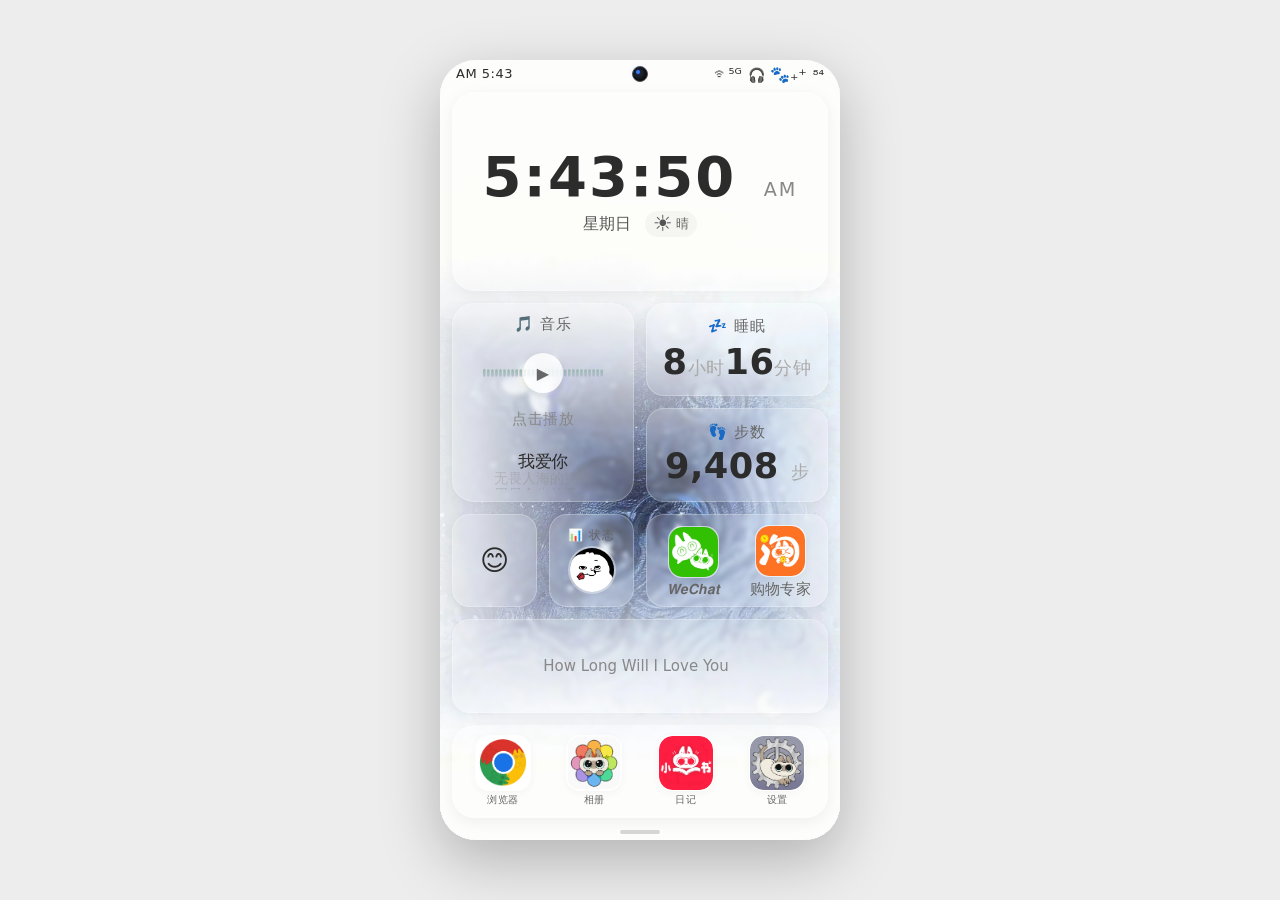
==== commit 250dfd06: "更新项目" ====
--- a/index.html
+++ b/index.html
@@ -416,10 +416,6 @@
                 <button class="menu-item" data-action="mute">🔕 消息免打扰</button>
                 <button class="menu-item" data-action="cold">❄️ 许久未回复</button>
                 <div class="menu-divider"></div>
-<<<<<<< HEAD
-=======
-                <button class="menu-item" data-action="redpacket">🧧 发红包</button>
->>>>>>> c07f34bf9181ba696c0bd4395536ed8ce35c50bd
                 <button class="menu-item" data-action="voice">🎤 发语音</button>
                 <div class="menu-divider"></div>
                 <button class="menu-item" data-action="export">📤 导出聊天记录</button>
@@ -469,15 +465,9 @@
                 <div class="card-icon">💸</div>
                 <div class="card-label">转账</div>
             </div>
-<<<<<<< HEAD
             <div class="panel-card" data-action="location">
                 <div class="card-icon">📍</div>
                 <div class="card-label">位置</div>
-=======
-            <div class="panel-card" data-action="placeholder">
-                <div class="card-icon">📎</div>
-                <div class="card-label">更多</div>
->>>>>>> c07f34bf9181ba696c0bd4395536ed8ce35c50bd
             </div>
         </div>
 
@@ -515,7 +505,6 @@
             </div>
         </div>
 
-<<<<<<< HEAD
         <div class="custom-overlay" id="transferOverlay">
             <div class="custom-card">
                 <div class="card-title">💸 转账</div>
@@ -539,8 +528,6 @@
             </div>
         </div>
 
-=======
->>>>>>> c07f34bf9181ba696c0bd4395536ed8ce35c50bd
         <div class="custom-overlay" id="voiceOverlay">
             <div class="custom-card">
                 <div class="card-title">🎤 发语音</div>
@@ -560,14 +547,10 @@
             <div class="sticker-panel">
                 <div class="sticker-header">
                     <span class="sticker-title">😊 表情包</span>
-<<<<<<< HEAD
                     <div class="sticker-header-actions">
                         <button class="sticker-lib-btn" id="stickerLibBtn">表情包库</button>
                         <button class="sticker-add-btn" id="stickerAddBtn">+ 添加</button>
                     </div>
-=======
-                    <button class="sticker-add-btn" id="stickerAddBtn">+ 添加</button>
->>>>>>> c07f34bf9181ba696c0bd4395536ed8ce35c50bd
                     <button class="sticker-close" id="stickerClose">×</button>
                 </div>
                 <div class="sticker-grid" id="stickerGrid">
@@ -644,7 +627,6 @@
         </div>
     </div>
 
-<<<<<<< HEAD
     <!-- ===== 表情包库页 ===== -->
     <div class="page sticker-library-page" id="stickerLibraryPage">
         <div class="settings-header">
@@ -663,8 +645,6 @@
         </div>
     </div>
 
-=======
->>>>>>> c07f34bf9181ba696c0bd4395536ed8ce35c50bd
     <!-- ===== 设置页 ===== -->
     <div class="page settings-page" id="settingsPage">
         <div class="settings-header">
--- a/style.css
+++ b/style.css
@@ -1,4 +1,3 @@
-<<<<<<< HEAD
 
         /* ===== 全局重置 & 通用 ===== */
         * {
@@ -4957,4559 +4956,3 @@
             opacity: 1 !important;
             color: #2c2c2c !important;
         }
-=======
-
-        /* ===== 全局重置 & 通用 ===== */
-        * {
-            margin: 0;
-            padding: 0;
-            box-sizing: border-box;
-        }
-        body {
-            background: #ededed;
-            display: flex;
-            justify-content: center;
-            align-items: center;
-            min-height: 100vh;
-            padding: 20px;
-        }
-        body.font-system {
-            font-family: system-ui, -apple-system, 'Segoe UI', Roboto, Helvetica, Arial, sans-serif;
-        }
-        body.font-noto-sans {
-            font-family: 'Noto Sans SC', 'PingFang SC', 'Microsoft YaHei', sans-serif;
-        }
-        body.font-noto-serif {
-            font-family: 'Noto Serif SC', 'SimSun', serif;
-        }
-        body.font-georgia {
-            font-family: Georgia, 'Times New Roman', serif;
-        }
-        body.font-palatino {
-            font-family: 'Palatino Linotype', 'Book Antiqua', Palatino, serif;
-        }
-
-        .phone {
-            width: 100%;
-            max-width: 400px;
-            height: 780px;
-            background: #fff;
-            border-radius: 36px;
-            box-shadow: 0 20px 60px rgba(0, 0, 0, 0.25);
-            overflow: hidden;
-            display: flex;
-            flex-direction: column;
-            position: relative;
-        }
-        @media (max-width:440px) {
-            body {
-                padding: 0;
-                background: #fff;
-            }
-            .phone {
-                max-width: 100%;
-                height: 100vh;
-                border-radius: 0;
-            }
-        }
-        @media (max-height:700px) {
-            .phone {
-                height: 100vh;
-                border-radius: 0;
-            }
-        }
-
-        /* ===== 状态栏 (透明，无分割线) ===== */
-        #statusBar {
-            position: absolute;
-            top: 0;
-            left: 0;
-            right: 0;
-            z-index: 20;
-            background: transparent;
-            padding: 6px 16px 4px;
-            display: flex;
-            justify-content: space-between;
-            font-size: 13px;
-            color: #2c2c2c;
-            height: 28px;
-            border-bottom: none;
-            pointer-events: none;
-            position: relative;
-        }
-        #statusBar .time {
-            font-weight: 500;
-            font-size: 13px;
-            letter-spacing: 0.5px;
-            pointer-events: auto;
-            flex: 1;
-            text-align: left;
-        }
-        #statusBar .center-icons {
-            position: absolute;
-            left: 50%;
-            transform: translateX(-50%);
-            display: flex;
-            align-items: center;
-            gap: 6px;
-            font-size: 14px;
-            pointer-events: auto;
-        }
-        #statusBar .center-icons .cam {
-            width: 16px;
-            height: 16px;
-            border-radius: 50%;
-            background: #1a1a1a;
-            border: 1px solid #555;
-            position: relative;
-            box-shadow: inset 0 0 4px #000;
-        }
-        #statusBar .center-icons .cam::after {
-            content: '';
-            position: absolute;
-            top: 3px;
-            left: 3px;
-            width: 4px;
-            height: 4px;
-            border-radius: 50%;
-            background: #3a7aff;
-            box-shadow: 0 0 6px #4a8aff, 0 0 12px rgba(74, 138, 255, 0.3);
-        }
-        #statusBar .right-icons {
-            display: flex;
-            align-items: center;
-            gap: 6px;
-            font-size: 14px;
-            pointer-events: auto;
-            flex: 1;
-            text-align: right;
-            justify-content: flex-end;
-        }
-        #statusBar .right-icons .wifi-icon,
-        #statusBar .right-icons .signal-icon,
-        #statusBar .right-icons .battery-icon {
-            display: inline-block;
-            line-height: 1;
-        }
-        #statusBar .right-icons .wifi-icon {
-            font-size: 15px;
-        }
-        #statusBar .right-icons .signal-icon {
-            font-size: 14px;
-            letter-spacing: -1px;
-        }
-        #statusBar .right-icons .battery-icon {
-            font-size: 16px;
-        }
-
-        /* ===== 页面容器 ===== */
-        .page {
-            display: none;
-            flex-direction: column;
-            width: 100%;
-            position: absolute;
-            top: 0;
-            bottom: 0;
-            left: 0;
-            background: #fff;
-            z-index: 1;
-        }
-        .page.active {
-            display: flex;
-            z-index: 2;
-        }
-
-        /* ===== 统一标题栏样式 ===== */
-        .unified-header {
-            background: #ededed;
-            padding: 36px 16px 12px;
-            border-bottom: 1px solid #d9d9d9;
-            display: flex;
-            align-items: center;
-            justify-content: space-between;
-            flex-shrink: 0;
-            min-height: 56px;
-            position: relative;
-        }
-        .unified-header .back-btn {
-            font-size: 22px;
-            cursor: pointer;
-            color: #2c2c2c;
-            padding: 0 4px;
-            line-height: 1;
-            background: none;
-            border: none;
-            font-family: inherit;
-        }
-        .unified-header .title {
-            font-size: 18px;
-            font-weight: 600;
-            color: #2c2c2c;
-            flex: 1;
-            text-align: center;
-            margin: 0 8px;
-            position: absolute;
-            left: 50%;
-            transform: translateX(-50%);
-            pointer-events: none;
-        }
-        .unified-header .header-actions {
-            display: flex;
-            gap: 10px;
-            align-items: center;
-            font-size: 18px;
-            color: #2c2c2c;
-        }
-        .unified-header .header-actions span,
-        .unified-header .header-actions button {
-            cursor: pointer;
-            background: none;
-            border: none;
-            font-size: inherit;
-            color: inherit;
-            padding: 0 2px;
-            font-family: inherit;
-        }
-        .unified-header .header-actions span:hover,
-        .unified-header .header-actions button:hover {
-            opacity: 0.7;
-        }
-
-        /* ===== 聊天列表页 ===== */
-        #listPage .list-header {
-            background: #ededed;
-            padding: 36px 16px 12px;
-            border-bottom: 1px solid #d9d9d9;
-            display: flex;
-            align-items: center;
-            justify-content: space-between;
-            flex-shrink: 0;
-            min-height: 56px;
-            position: relative;
-        }
-        #listPage .list-header .back-btn {
-            font-size: 22px;
-            cursor: pointer;
-            color: #2c2c2c;
-            padding: 0 4px;
-            line-height: 1;
-            background: none;
-            border: none;
-            font-family: inherit;
-        }
-        #listPage .list-header .title {
-            font-size: 18px;
-            font-weight: 600;
-            color: #2c2c2c;
-            flex: 1;
-            text-align: center;
-            margin: 0 8px;
-            position: absolute;
-            left: 50%;
-            transform: translateX(-50%);
-            pointer-events: none;
-        }
-        #listPage .list-header .header-actions {
-            display: flex;
-            gap: 10px;
-            font-size: 18px;
-            cursor: pointer;
-        }
-        #listPage .list-header .header-actions span:hover {
-            opacity: 0.7;
-        }
-
-        .list-item {
-            display: flex;
-            align-items: center;
-            padding: 14px 20px;
-            border-bottom: 1px solid #f0f0f0;
-            cursor: pointer;
-            transition: background 0.15s;
-        }
-        .list-item:hover {
-            background: #f5f5f5;
-        }
-        .list-item .avatar {
-            width: 48px;
-            height: 48px;
-            border-radius: 6px;
-            display: flex;
-            align-items: center;
-            justify-content: center;
-            font-size: 20px;
-            font-weight: 500;
-            color: #fff;
-            flex-shrink: 0;
-            margin-right: 14px;
-            background: #C1D1E5;
-            text-shadow: 0 1px 2px rgba(0, 0, 0, 0.1);
-            overflow: hidden;
-        }
-        .list-item .avatar img {
-            width: 100%;
-            height: 100%;
-            object-fit: cover;
-            border-radius: 6px;
-        }
-        .list-item .info {
-            flex: 1;
-            min-width: 0;
-        }
-        .list-item .info .name-wrapper {
-            display: flex;
-            align-items: baseline;
-            gap: 6px;
-            flex-wrap: wrap;
-        }
-        .list-item .info .name {
-            font-size: 16px;
-            font-weight: 500;
-            color: #2c2c2c;
-        }
-        .list-item .info .name-remark {
-            font-size: 12px;
-            color: #999;
-            font-weight: 400;
-        }
-        .list-item .info .last-msg {
-            font-size: 13px;
-            color: #999;
-            white-space: nowrap;
-            overflow: hidden;
-            text-overflow: ellipsis;
-            margin-top: 4px;
-        }
-        .list-item .right {
-            text-align: right;
-            flex-shrink: 0;
-            margin-left: 10px;
-        }
-        .list-item .right .time {
-            font-size: 11px;
-            color: #b0b0b0;
-        }
-        .list-item .right .badge {
-            background: #A5B5C4;
-            color: #fff;
-            font-size: 11px;
-            border-radius: 12px;
-            padding: 0 8px;
-            min-width: 18px;
-            height: 18px;
-            line-height: 18px;
-            display: inline-block;
-            text-align: center;
-            margin-top: 4px;
-            font-weight: 500;
-        }
-        .list-empty {
-            text-align: center;
-            color: #bbb;
-            padding: 60px 20px;
-            font-size: 15px;
-        }
-        .list-item.pinned {
-            background: #fafafa;
-        }
-
-        /* ===== 聊天详情页 ===== */
-        .chat-header {
-            background: #ededed;
-            padding: 36px 16px 12px;
-            display: flex;
-            align-items: center;
-            justify-content: space-between;
-            border-bottom: 1px solid #d9d9d9;
-            flex-shrink: 0;
-            min-height: 56px;
-            position: relative;
-        }
-        .chat-header .back-btn {
-            font-size: 22px;
-            color: #2c2c2c;
-            cursor: pointer;
-            user-select: none;
-            padding: 0 6px;
-            line-height: 1;
-            background: none;
-            border: none;
-            font-family: inherit;
-        }
-        .chat-header .header-title-wrapper {
-            flex: 1;
-            text-align: center;
-            margin: 0 8px;
-            cursor: pointer;
-            display: flex;
-            flex-direction: column;
-            align-items: center;
-            line-height: 1.3;
-            position: absolute;
-            left: 50%;
-            transform: translateX(-50%);
-            pointer-events: none;
-        }
-        .chat-header .header-title-wrapper .main-name {
-            font-size: 18px;
-            font-weight: 600;
-            color: #2c2c2c;
-        }
-        .chat-header .header-title-wrapper .sub-name {
-            font-size: 12px;
-            color: #999;
-            font-weight: 400;
-        }
-        .chat-header .header-actions {
-            display: flex;
-            gap: 10px;
-            align-items: center;
-        }
-        .chat-header .header-actions .action-btn {
-            font-size: 16px;
-            cursor: pointer;
-            user-select: none;
-            padding: 4px;
-            border-radius: 4px;
-            background: none;
-            border: none;
-            color: #2c2c2c;
-            transition: background 0.15s;
-        }
-        .chat-header .header-actions .action-btn:hover {
-            background: rgba(0, 0, 0, 0.06);
-        }
-        .chat-header .menu-btn {
-            font-size: 22px;
-            cursor: pointer;
-            padding: 4px 8px;
-            border-radius: 4px;
-            user-select: none;
-            background: none;
-            border: none;
-            color: #2c2c2c;
-        }
-        .chat-header .menu-btn:hover {
-            background: rgba(0, 0, 0, 0.06);
-        }
-
-        .dropdown-menu {
-            position: absolute;
-            top: 56px;
-            right: 12px;
-            background: #fff;
-            border-radius: 10px;
-            box-shadow: 0 6px 24px rgba(0, 0, 0, 0.18);
-            min-width: 120px;
-            max-width: 150px;
-            padding: 4px 0;
-            display: none;
-            z-index: 100;
-            overflow: hidden;
-        }
-        .dropdown-menu.show {
-            display: block;
-            animation: dropIn 0.18s ease-out;
-        }
-        @keyframes dropIn {
-            from {
-                opacity: 0;
-                transform: translateY(-8px) scale(0.96);
-            }
-            to {
-                opacity: 1;
-                transform: translateY(0) scale(1);
-            }
-        }
-        .dropdown-menu .menu-item {
-            padding: 8px 16px;
-            font-size: 14px;
-            color: #2c2c2c;
-            cursor: pointer;
-            background: transparent;
-            border: none;
-            width: 100%;
-            text-align: left;
-            font-family: inherit;
-        }
-        .dropdown-menu .menu-item:hover {
-            background: #f5f5f5;
-        }
-        .dropdown-menu .menu-divider {
-            height: 1px;
-            background: #e8e8e8;
-            margin: 4px 12px;
-        }
-        .dropdown-menu .menu-item.danger {
-            color: #e74c3c;
-        }
-
-        .chat-area {
-            flex: 1;
-            overflow-y: auto;
-            padding: 10px 14px 6px;
-            background: #f7f7f7;
-            display: flex;
-            flex-direction: column;
-            gap: 8px;
-        }
-        .chat-area::-webkit-scrollbar {
-            width: 4px;
-        }
-        .chat-area::-webkit-scrollbar-thumb {
-            background: #c8c8c8;
-            border-radius: 4px;
-        }
-
-        .message-row {
-            display: flex;
-            flex-direction: column;
-            max-width: 78%;
-            position: relative;
-        }
-        .message-row {
-            animation: none !important;
-        }
-
-        .message-row.me {
-            align-self: flex-end;
-            align-items: flex-end;
-        }
-        .message-row.other {
-            align-self: flex-start;
-            align-items: flex-start;
-        }
-        .message-row.background {
-            align-self: center;
-            max-width: 90%;
-            align-items: center;
-        }
-        .message-row.background .bubble {
-            background: #f0f0f0;
-            color: #888;
-            font-size: 12px;
-            padding: 4px 12px;
-            border-radius: 12px;
-            box-shadow: none;
-        }
-        .message-row.background .msg-footer {
-            display: none;
-        }
-
-        .bubble {
-            padding: 8px 12px;
-            border-radius: 10px;
-            font-size: var(--bubble-font-size, 14px);
-            line-height: 1.5;
-            word-break: break-word;
-            color: #2c2c2c;
-            box-shadow: 0 1px 2px rgba(0, 0, 0, 0.04);
-            max-width: 100%;
-            position: relative;
-            cursor: default;
-            user-select: none;
-            transform: translateZ(0);
-        }
-        .bubble.bubble-pop,
-        .chat-area.chat-entering .message-row.animate-bubble .bubble {
-            animation: bubble-pop 0.42s cubic-bezier(0.215, 0.61, 0.355, 1) both;
-        }
-        .chat-area.chat-entering .message-row.animate-bubble .bubble {
-            animation-delay: var(--bubble-delay, 0);
-        }
-
-        @keyframes bubble-pop {
-            0% {
-                opacity: 0.2;
-                transform: scale(0.92) translate3d(0, 0, 0);
-            }
-            45% {
-                opacity: 1;
-                transform: scale(1.03) translate3d(0, -1px, 0);
-            }
-            70% {
-                transform: scale(0.99) translate3d(0, 0, 0);
-            }
-            100% {
-                opacity: 1;
-                transform: scale(1) translate3d(0, 0, 0);
-            }
-        }
-        .message-row.me .bubble {
-            background: rgba(193, 209, 229, var(--bubble-opacity, 1));
-            border-bottom-right-radius: 0;
-        }
-        .message-row.other .bubble {
-            background: rgba(232, 232, 232, var(--bubble-opacity, 1));
-            border-bottom-left-radius: 0;
-        }
-        .bubble.system {
-            background: #f0f0f0;
-            color: #bbb;
-            font-size: 12px;
-            padding: 5px 12px;
-            box-shadow: none;
-            font-style: normal;
-            font-weight: normal;
-        }
-
-        /* 红包气泡 */
-        .bubble.redpacket {
-            background: #FDF5E6;
-            border-radius: 12px !important;
-            overflow: hidden;
-            padding: 0 !important;
-            min-width: 180px;
-            max-width: 260px;
-            cursor: pointer;
-            box-shadow: 0 2px 8px rgba(0,0,0,0.08);
-            display: flex;
-            flex-direction: column;
-        }
-        .bubble.redpacket .redpacket-top {
-            background: linear-gradient(135deg, #FF6B35, #E53E3E);
-            padding: 12px 16px;
-            flex: 1;
-            display: flex;
-            align-items: center;
-            gap: 12px;
-            min-height: 64px;
-        }
-        .bubble.redpacket .redpacket-icon {
-            font-size: 30px;
-            line-height: 1;
-        }
-        .bubble.redpacket .redpacket-info {
-            flex: 1;
-            display: flex;
-            flex-direction: column;
-            color: #fff;
-            overflow: hidden;
-        }
-        .bubble.redpacket .redpacket-amount {
-            font-size: 22px;
-            font-weight: 700;
-            line-height: 1.2;
-            word-break: break-all;
-        }
-        .bubble.redpacket .redpacket-msg {
-            font-size: 12px;
-            opacity: 0.85;
-            margin-top: 2px;
-            white-space: nowrap;
-            overflow: hidden;
-            text-overflow: ellipsis;
-        }
-        .bubble.redpacket .redpacket-bottom {
-            background: #FDF5E6;
-            text-align: left;
-            padding: 0px 16px;
-            height: 24px;
-            line-height: 24px;
-            font-size: 11px;
-            color: #5D4037;
-            font-weight: 500;
-            letter-spacing: 0px;
-            border-top: 1px solid #f0d5b0;
-        }
-
-        /* 语音气泡 */
-        .bubble.voice {
-            background: rgba(224, 242, 254, 0.35) !important;
-            backdrop-filter: blur(4px) !important;
-            -webkit-backdrop-filter: blur(4px) !important;
-            border: 1px solid rgba(255, 255, 255, 0.3) !important;
-            border-radius: 20px !important;
-            padding: 10px 18px !important;
-            min-width: 220px !important;
-            max-width: 280px !important;
-            color: #1e293b !important;
-            box-shadow: 0 2px 12px rgba(0,0,0,0.04) !important;
-            position: relative;
-        }
-        .message-row.me .bubble.voice {
-            background: rgba(191, 219, 254, 0.35) !important;
-        }
-        .message-row.other .bubble.voice {
-            background: rgba(226, 232, 240, 0.35) !important;
-        }
-
-        .bubble.voice .wave {
-            display: flex;
-            align-items: center;
-            gap: 10px;
-            font-size: 14px;
-            color: #334155;
-        }
-        .bubble.voice .wave .wave-icon {
-            font-size: 20px;
-            color: #3b82f6;
-            opacity: 0.8;
-        }
-        .bubble.voice .wave .wave-bars {
-            display: flex;
-            align-items: flex-end;
-            gap: 2px;
-            height: 20px;
-            flex: 1;
-            padding: 0 4px;
-        }
-        .bubble.voice .wave .wave-bars .bar {
-            width: 4px;
-            border-radius: 2px;
-            background: currentColor;
-            opacity: 0.5;
-        }
-        .bubble.voice .wave .seconds {
-            font-size: 14px;
-            font-weight: 600;
-            margin-left: auto;
-            color: #475569;
-            flex-shrink: 0;
-        }
-        .bubble.voice .transcript {
-            margin-top: 8px;
-            font-size: 13px;
-            color: #334155;
-            opacity: 1;
-            border-top: 1px solid rgba(0,0,0,0.08);
-            padding-top: 8px;
-            word-break: break-word;
-        }
-        .bubble.voice .divider {
-            display: none;
-        }
-
-        /* 购物小票 */
-        .bubble.receipt {
-            background: #fff !important;
-            border: 1px dashed #ccc !important;
-            border-radius: 4px !important;
-            padding: 12px 16px !important;
-            font-size: 13px;
-            color: #2c2c2c;
-            box-shadow: 0 1px 4px rgba(0,0,0,0.08);
-            min-width: 200px;
-            max-width: 280px;
-            text-align: left;
-            font-family: 'Courier New', monospace;
-        }
-        .bubble.receipt .receipt-header {
-            font-size: 15px;
-            font-weight: 600;
-            text-align: center;
-            margin-bottom: 6px;
-            letter-spacing: 2px;
-        }
-        .bubble.receipt .receipt-divider {
-            border-top: 1px dashed #bbb;
-            margin: 8px 0;
-        }
-        .bubble.receipt .receipt-item {
-            display: flex;
-            justify-content: space-between;
-            font-size: 13px;
-            padding: 2px 0;
-        }
-        .bubble.receipt .receipt-total {
-            display: flex;
-            justify-content: space-between;
-            font-weight: 600;
-            border-top: 1px solid #ccc;
-            padding-top: 6px;
-            margin-top: 4px;
-            font-size: 14px;
-        }
-        .bubble.receipt .receipt-footer {
-            text-align: center;
-            font-size: 11px;
-            color: #999;
-            margin-top: 6px;
-            border-top: 1px dashed #ccc;
-            padding-top: 4px;
-        }
-
-        .msg-footer {
-            display: flex;
-            align-items: center;
-            gap: 6px;
-            margin-top: 2px;
-            padding: 0 4px;
-            font-size: 10px;
-            color: #999;
-        }
-        .message-row.me .msg-footer {
-            justify-content: flex-end;
-        }
-        .message-row.other .msg-footer {
-            justify-content: flex-start;
-        }
-        .chat-ai .msg-footer .read-status {
-            display: none !important;
-        }
-        .message-row.me .msg-footer .read-status {
-            display: inline !important;
-        }
-
-        .msg-context-menu {
-            display: none;
-            position: absolute;
-            background: #fff;
-            border-radius: 10px;
-            box-shadow: 0 6px 24px rgba(0, 0, 0, 0.2);
-            padding: 4px 0;
-            z-index: 150;
-            min-width: 120px;
-        }
-        .msg-context-menu.show {
-            display: block;
-            animation: dropIn 0.15s ease-out;
-        }
-        .msg-context-menu .menu-item {
-            padding: 8px 18px;
-            font-size: 14px;
-            color: #2c2c2c;
-            cursor: pointer;
-            background: transparent;
-            border: none;
-            width: 100%;
-            text-align: left;
-            font-family: inherit;
-        }
-        .msg-context-menu .menu-item:hover {
-            background: #f5f5f5;
-        }
-        .msg-context-menu .menu-item.danger {
-            color: #e74c3c;
-        }
-
-        .input-area {
-            background: #f7f7f7;
-            padding: 6px 12px 10px;
-            border-top: 1px solid #e0e0e0;
-            display: flex;
-            align-items: center;
-            gap: 6px;
-            flex-shrink: 0;
-        }
-        .input-wrap {
-            position: relative;
-            flex: 1;
-            min-width: 0;
-        }
-        .sticker-preview {
-            position: absolute;
-            top: -40px;
-            left: 8px;
-            display: none;
-            align-items: center;
-            justify-content: center;
-            width: 44px;
-            height: 44px;
-            padding: 4px;
-            border-radius: 12px;
-            background: rgba(255,255,255,0.96);
-            box-shadow: 0 4px 12px rgba(0,0,0,0.12);
-            border: 1px solid #e8eef5;
-            z-index: 5;
-        }
-        .sticker-preview.show {
-            display: flex;
-        }
-        .sticker-preview img {
-            width: 100%;
-            height: 100%;
-            object-fit: contain;
-            border-radius: 8px;
-        }
-        .sticker-preview .sticker-thumb-emoji {
-            font-size: 24px;
-            line-height: 1;
-        }
-        .input-area .input-field {
-            width: 100%;
-            height: 36px;
-            border: 1px solid #d9d9d9;
-            border-radius: 18px;
-            padding: 0 14px;
-            font-size: 14px;
-            outline: none;
-            background: #fff;
-            font-family: inherit;
-            color: #2c2c2c;
-        }
-        .input-area .input-field:focus {
-            border-color: #C1D1E5;
-        }
-        .input-area .send-btn {
-            height: 36px;
-            padding: 0 16px;
-            border: none;
-            border-radius: 18px;
-            background: #C1D1E5;
-            color: #2c2c2c;
-            font-size: 14px;
-            font-weight: 500;
-            cursor: pointer;
-            transition: background 0.2s, transform 0.1s;
-            flex-shrink: 0;
-            font-family: inherit;
-        }
-        .input-area .send-btn:hover {
-            background: #b0c4d8;
-        }
-        .input-area .send-btn:active {
-            transform: scale(0.94);
-        }
-
-        .toast {
-            position: absolute;
-            top: 50%;
-            left: 50%;
-            transform: translate(-50%, -50%);
-            background: rgba(0, 0, 0, 0.72);
-            color: #fff;
-            padding: 12px 24px;
-            border-radius: 10px;
-            font-size: 15px;
-            z-index: 300;
-            pointer-events: none;
-            opacity: 0;
-            transition: opacity 0.25s ease;
-            backdrop-filter: blur(4px);
-            text-align: center;
-            max-width: 80%;
-        }
-        .toast.show {
-            opacity: 1;
-        }
-
-        /* ===== 通话面板 - 半透明毛玻璃 ===== */
-        .call-overlay {
-            position: absolute;
-            inset: 0;
-            background: rgba(0, 0, 0, 0.15);
-            display: none;
-            justify-content: center;
-            align-items: center;
-            z-index: 250;
-            border-radius: 36px;
-            backdrop-filter: blur(12px);
-            -webkit-backdrop-filter: blur(12px);
-        }
-        .call-overlay.open {
-            display: flex;
-            animation: fadeIn 0.25s ease-out;
-        }
-        .call-card {
-            background: rgba(255, 255, 255, 0.55);
-            backdrop-filter: blur(24px);
-            -webkit-backdrop-filter: blur(24px);
-            border-radius: 28px;
-            padding: 32px 28px 28px;
-            min-width: 220px;
-            max-width: 280px;
-            text-align: center;
-            box-shadow: 0 20px 60px rgba(0, 0, 0, 0.15), 0 0 0 1px rgba(255, 255, 255, 0.2);
-            border: 1px solid rgba(255, 255, 255, 0.25);
-            transition: transform 0.3s ease;
-        }
-        .call-card .caller-name {
-            font-size: 22px;
-            font-weight: 600;
-            color: #2c2c2c;
-            margin-bottom: 2px;
-        }
-        .call-card .caller-status {
-            font-size: 14px;
-            color: #888;
-            margin-bottom: 20px;
-            letter-spacing: 1px;
-        }
-        .call-card .call-actions {
-            display: flex;
-            gap: 16px;
-            justify-content: center;
-        }
-        .call-card .call-actions button {
-            padding: 10px 28px;
-            border: none;
-            border-radius: 30px;
-            font-size: 15px;
-            font-weight: 500;
-            cursor: pointer;
-            transition: all 0.15s;
-            font-family: inherit;
-            letter-spacing: 0.5px;
-        }
-        .call-card .call-actions button:active {
-            transform: scale(0.94);
-        }
-        .call-card .call-actions .btn-answer {
-            background: rgba(165, 196, 181, 0.8);
-            backdrop-filter: blur(4px);
-            color: #fff;
-            box-shadow: 0 4px 16px rgba(165, 196, 181, 0.3);
-        }
-        .call-card .call-actions .btn-answer:hover {
-            background: rgba(165, 196, 181, 0.95);
-        }
-        .call-card .call-actions .btn-reject {
-            background: rgba(196, 181, 165, 0.8);
-            backdrop-filter: blur(4px);
-            color: #fff;
-            box-shadow: 0 4px 16px rgba(196, 181, 165, 0.3);
-        }
-        .call-card .call-actions .btn-reject:hover {
-            background: rgba(196, 181, 165, 0.95);
-        }
-        .call-card .call-actions .btn-answer svg,
-        .call-card .call-actions .btn-reject svg {
-            display: none;
-        }
-
-        .claim-overlay {
-            position: absolute;
-            inset: 0;
-            background: rgba(0, 0, 0, 0.5);
-            display: none;
-            justify-content: center;
-            align-items: center;
-            z-index: 270;
-            border-radius: 36px;
-            backdrop-filter: blur(4px);
-        }
-        .claim-overlay.open {
-            display: flex;
-            animation: fadeIn 0.2s ease-out;
-        }
-        .claim-card {
-            background: #fff;
-            border-radius: 20px;
-            padding: 32px 28px 28px;
-            min-width: 240px;
-            text-align: center;
-            box-shadow: 0 20px 60px rgba(0, 0, 0, 0.3);
-        }
-        .claim-card .claim-title {
-            font-size: 22px;
-            font-weight: 600;
-            margin-bottom: 20px;
-            color: #8B5A3C;
-        }
-        .claim-card .claim-actions {
-            display: flex;
-            gap: 20px;
-            justify-content: center;
-        }
-        .claim-card .claim-actions button {
-            padding: 12px 32px;
-            border: none;
-            border-radius: 30px;
-            font-size: 16px;
-            font-weight: 500;
-            cursor: pointer;
-            transition: transform 0.1s;
-            font-family: inherit;
-        }
-        .claim-card .claim-actions .btn-claim {
-            background: #B5C4B1;
-            color: #fff;
-        }
-        .claim-card .claim-actions .btn-return {
-            background: #C4B5A5;
-            color: #fff;
-        }
-
-        .custom-overlay {
-            position: absolute;
-            inset: 0;
-            background: rgba(0, 0, 0, 0.45);
-            display: none;
-            justify-content: center;
-            align-items: center;
-            z-index: 260;
-            border-radius: 36px;
-            backdrop-filter: blur(4px);
-        }
-        .custom-overlay.open {
-            display: flex;
-            animation: fadeIn 0.2s ease-out;
-        }
-        .custom-card {
-            background: #fff;
-            border-radius: 20px;
-            padding: 24px 20px 20px;
-            min-width: 260px;
-            max-width: 300px;
-            text-align: center;
-            box-shadow: 0 20px 60px rgba(0, 0, 0, 0.3);
-        }
-        .custom-card .card-title {
-            font-size: 18px;
-            font-weight: 600;
-            margin-bottom: 12px;
-            color: #2c2c2c;
-        }
-        .custom-card .card-input,
-        .custom-card .card-textarea {
-            width: 100%;
-            padding: 8px 12px;
-            border: 1px solid #d9d9d9;
-            border-radius: 10px;
-            font-size: 15px;
-            outline: none;
-            margin-bottom: 10px;
-            background: #fff;
-            font-family: inherit;
-            color: #2c2c2c;
-        }
-        .custom-card .card-input:focus,
-        .custom-card .card-textarea:focus {
-            border-color: #C1D1E5;
-        }
-        .custom-card .card-textarea {
-            resize: vertical;
-            min-height: 60px;
-        }
-        .custom-card .voice-bar-container {
-            width: 100%;
-            height: 20px;
-            background: #e0e8e0;
-            border-radius: 10px;
-            margin: 10px 0;
-            overflow: hidden;
-        }
-        .custom-card .voice-bar {
-            height: 100%;
-            background: #9DC4A8;
-            border-radius: 10px;
-            width: 0%;
-            transition: width 0.2s ease;
-        }
-        .custom-card .card-actions {
-            display: flex;
-            gap: 12px;
-            justify-content: center;
-            margin-top: 12px;
-        }
-        .custom-card .card-actions button {
-            padding: 8px 20px;
-            border: none;
-            border-radius: 20px;
-            font-size: 15px;
-            font-weight: 500;
-            cursor: pointer;
-            transition: background 0.15s, transform 0.1s;
-            font-family: inherit;
-        }
-        .custom-card .card-actions button:active {
-            transform: scale(0.94);
-        }
-        .custom-card .card-actions .btn-send {
-            background: #C1D1E5;
-            color: #2c2c2c;
-        }
-        .custom-card .card-actions .btn-send:hover {
-            background: #b0c4d8;
-        }
-        .custom-card .card-actions .btn-cancel {
-            background: #e8e8e8;
-            color: #2c2c2c;
-        }
-        .custom-card .card-actions .btn-cancel:hover {
-            background: #d5d5d5;
-        }
-        @keyframes fadeIn {
-            from {
-                opacity: 0;
-            }
-            to {
-                opacity: 1;
-            }
-        }
-
-        /* ===== 朋友圈页 ===== */
-        .moments-page {
-            background: #f7f7f7;
-        }
-        .moments-header {
-            background: #ededed;
-            padding: 36px 16px 12px;
-            border-bottom: 1px solid #d9d9d9;
-            display: flex;
-            align-items: center;
-            justify-content: space-between;
-            flex-shrink: 0;
-            min-height: 56px;
-            position: relative;
-        }
-        .moments-header .back-btn {
-            font-size: 22px;
-            cursor: pointer;
-            color: #2c2c2c;
-            padding: 0 4px;
-            line-height: 1;
-            background: none;
-            border: none;
-            font-family: inherit;
-        }
-        .moments-header .title {
-            font-size: 18px;
-            font-weight: 600;
-            color: #2c2c2c;
-            flex: 1;
-            text-align: center;
-            margin: 0 8px;
-            position: absolute;
-            left: 50%;
-            transform: translateX(-50%);
-            pointer-events: none;
-        }
-        .moments-header .header-actions {
-            display: flex;
-            gap: 10px;
-            font-size: 18px;
-            cursor: pointer;
-        }
-
-        .profile-area {
-            height: 20%;
-            display: flex;
-            flex-direction: column;
-            align-items: flex-end;
-            justify-content: center;
-            padding-right: 24px;
-            background: #f7f7f7;
-            flex-shrink: 0;
-            border-bottom: 1px solid #e8e8e8;
-        }
-        .profile-avatar {
-            width: 64px;
-            height: 64px;
-            border-radius: 6px;
-            background: #C1D1E5;
-            display: flex;
-            align-items: center;
-            justify-content: center;
-            font-size: 24px;
-            font-weight: 500;
-            color: #fff;
-            text-shadow: 0 1px 2px rgba(0, 0, 0, 0.1);
-            overflow: hidden;
-            cursor: pointer;
-        }
-        .profile-avatar img {
-            width: 100%;
-            height: 100%;
-            object-fit: cover;
-            border-radius: 6px;
-        }
-        .profile-signature {
-            margin-top: 6px;
-            font-size: 14px;
-            color: #666;
-            cursor: pointer;
-        }
-        .profile-signature:hover {
-            text-decoration: underline;
-        }
-
-        .moments-list {
-            flex: 1;
-            overflow-y: auto;
-            padding: 12px 16px;
-            display: flex;
-            flex-direction: column;
-            gap: 16px;
-        }
-        .moment-item {
-            background: #fff;
-            border-radius: 12px;
-            padding: 14px 16px;
-            box-shadow: 0 1px 4px rgba(0, 0, 0, 0.06);
-            position: relative;
-            cursor: default;
-        }
-        .moment-item .moment-author {
-            font-weight: 600;
-            font-size: 15px;
-            color: #2c2c2c;
-            display: flex;
-            align-items: center;
-            gap: 6px;
-            flex-wrap: wrap;
-        }
-        .moment-item .moment-content {
-            font-size: 14px;
-            color: #2c2c2c;
-            margin: 6px 0 8px;
-            white-space: pre-wrap;
-            word-break: break-all;
-        }
-        .moment-item .moment-time {
-            font-size: 11px;
-            color: #999;
-            margin-bottom: 6px;
-        }
-        .moment-item .moment-actions {
-            display: flex;
-            gap: 16px;
-            font-size: 12px;
-            color: #576b95;
-            cursor: pointer;
-            flex-wrap: wrap;
-            align-items: center;
-        }
-        .moment-item .moment-actions span:hover {
-            text-decoration: underline;
-        }
-        .moment-item .moment-likes {
-            font-size: 12px;
-            color: #999;
-            margin-top: 2px;
-        }
-        .moment-item .moment-likes .like-name {
-            color: #576b95;
-        }
-        .moment-item .moment-comments {
-            margin-top: 8px;
-            padding-top: 8px;
-            border-top: 1px solid #f0f0f0;
-            font-size: 13px;
-            color: #2c2c2c;
-        }
-        .moment-item .moment-comments .comment {
-            padding: 2px 0;
-            cursor: default;
-            display: block;
-        }
-        .moment-item .moment-comments .comment .comment-user {
-            font-weight: 500;
-            color: #576b95;
-        }
-        .moment-item .moment-comments .comment .comment-reply {
-            color: #576b95;
-            font-weight: 500;
-        }
-
-        .moments-input {
-            background: #fff;
-            border-top: 1px solid #e0e0e0;
-            padding: 8px 12px;
-            display: flex;
-            gap: 8px;
-            flex-shrink: 0;
-        }
-        .moments-input input {
-            flex: 1;
-            height: 36px;
-            border: 1px solid #d9d9d9;
-            border-radius: 20px;
-            padding: 0 16px;
-            font-size: 14px;
-            outline: none;
-            font-family: inherit;
-            color: #2c2c2c;
-        }
-        .moments-input input:focus {
-            border-color: #C1D1E5;
-        }
-        .moments-input button {
-            height: 36px;
-            padding: 0 20px;
-            border: none;
-            border-radius: 20px;
-            background: #C1D1E5;
-            font-size: 14px;
-            cursor: pointer;
-            font-family: inherit;
-            transition: background 0.2s;
-            color: #2c2c2c;
-        }
-        .moments-input button:hover {
-            background: #b0c4d8;
-        }
-
-        .moment-context-menu,
-        .comment-context-menu {
-            display: none;
-            position: absolute;
-            background: #fff;
-            border-radius: 8px;
-            box-shadow: 0 4px 16px rgba(0, 0, 0, 0.15);
-            padding: 4px 0;
-            z-index: 160;
-            min-width: 90px;
-        }
-        .moment-context-menu.show,
-        .comment-context-menu.show {
-            display: block;
-            animation: dropIn 0.15s ease-out;
-        }
-        .moment-context-menu .menu-item,
-        .comment-context-menu .menu-item {
-            padding: 6px 14px;
-            font-size: 13px;
-            color: #2c2c2c;
-            cursor: pointer;
-            background: transparent;
-            border: none;
-            width: 100%;
-            text-align: left;
-            font-family: inherit;
-        }
-        .moment-context-menu .menu-item:hover,
-        .comment-context-menu .menu-item:hover {
-            background: #f5f5f5;
-        }
-        .moment-context-menu .menu-item.danger,
-        .comment-context-menu .menu-item.danger {
-            color: #e74c3c;
-        }
-
-        /* ===== 设置页 ===== */
-        .settings-page {
-            background: #f7f7f7;
-        }
-        .settings-header {
-            background: #ededed;
-            padding: 36px 16px 12px;
-            border-bottom: 1px solid #d9d9d9;
-            display: flex;
-            align-items: center;
-            gap: 12px;
-            flex-shrink: 0;
-            min-height: 56px;
-            position: relative;
-        }
-        .settings-header .back-btn {
-            font-size: 22px;
-            cursor: pointer;
-            color: #2c2c2c;
-            padding: 0 4px;
-            line-height: 1;
-            background: none;
-            border: none;
-            font-family: inherit;
-        }
-        .settings-header .title {
-            font-size: 18px;
-            font-weight: 600;
-            color: #2c2c2c;
-            flex: 1;
-            text-align: center;
-            margin: 0 8px;
-            position: absolute;
-            left: 50%;
-            transform: translateX(-50%);
-            pointer-events: none;
-        }
-        .settings-body {
-            flex: 1;
-            overflow-y: auto;
-            padding: 20px 16px;
-            display: flex;
-            flex-direction: column;
-            gap: 20px;
-        }
-        .settings-group {
-            background: #fff;
-            border-radius: 12px;
-            padding: 16px;
-            box-shadow: 0 1px 4px rgba(0, 0, 0, 0.06);
-        }
-        .settings-group .group-header {
-            display: flex;
-            align-items: center;
-            justify-content: space-between;
-            cursor: pointer;
-            user-select: none;
-        }
-        .settings-group .group-title {
-            font-size: 14px;
-            font-weight: 600;
-            color: #2c2c2c;
-        }
-        .settings-group .toggle-btn {
-            font-size: 16px;
-            transition: transform 0.2s;
-        }
-        .settings-group .toggle-btn.collapsed {
-            transform: rotate(-90deg);
-        }
-        .settings-group .group-content {
-            margin-top: 12px;
-            transition: max-height 0.3s ease, opacity 0.3s ease;
-            overflow: hidden;
-            max-height: 1000px;
-            opacity: 1;
-        }
-        .settings-group .group-content.collapsed {
-            max-height: 0;
-            opacity: 0;
-            margin-top: 0;
-        }
-
-        .settings-group .option-row {
-            display: flex;
-            align-items: center;
-            padding: 8px 0;
-            border-bottom: 1px solid #f0f0f0;
-        }
-        .settings-group .option-row:last-child {
-            border-bottom: none;
-        }
-        .settings-group .option-label {
-            font-size: 14px;
-            color: #2c2c2c;
-            width: 85px;
-            flex-shrink: 0;
-        }
-        .settings-group .option-control {
-            display: flex;
-            gap: 8px;
-            flex-wrap: wrap;
-            align-items: center;
-            flex: 1;
-            justify-content: flex-end;
-        }
-        .settings-group .option-control select {
-            padding: 4px 8px;
-            border-radius: 6px;
-            border: 1px solid #d9d9d9;
-            font-size: 13px;
-            font-family: inherit;
-            background: #fff;
-            cursor: pointer;
-            color: #2c2c2c;
-        }
-        .settings-group .option-control input[type="datetime-local"] {
-            border: 1px solid #d9d9d9;
-            border-radius: 8px;
-            padding: 4px 8px;
-            font-size: 13px;
-            font-family: inherit;
-            color: #2c2c2c;
-        }
-        .settings-group .option-control button {
-            padding: 4px 14px;
-            border: 1px solid #d9d9d9;
-            border-radius: 16px;
-            background: #fff;
-            font-size: 13px;
-            cursor: pointer;
-            font-family: inherit;
-            transition: background 0.15s, border-color 0.15s;
-            color: #2c2c2c;
-        }
-        .settings-group .option-control button:hover {
-            background: #f0f0f0;
-        }
-        .settings-group .option-control input[type="range"] {
-            width: 120px;
-            height: 4px;
-            -webkit-appearance: none;
-            background: #d9d9d9;
-            border-radius: 4px;
-            outline: none;
-        }
-        .settings-group .option-control input[type="range"]::-webkit-slider-thumb {
-            -webkit-appearance: none;
-            width: 16px;
-            height: 16px;
-            border-radius: 50%;
-            background: #B5C4B1;
-            cursor: pointer;
-        }
-        .settings-group .option-control .range-val {
-            font-size: 14px;
-            font-weight: 500;
-            color: #2c2c2c;
-            min-width: 32px;
-            text-align: center;
-        }
-
-        .settings-group .danger-btn {
-            background: #B5C4B1;
-            color: #fff;
-            border: none;
-            padding: 6px 14px;
-            border-radius: 8px;
-            font-size: 13px;
-            cursor: pointer;
-            font-family: inherit;
-            transition: opacity 0.15s;
-        }
-        .settings-group .danger-btn:hover {
-            opacity: 0.85;
-        }
-        .settings-group .danger-btn.secondary {
-            background: #C4B5A5;
-        }
-        .settings-group .danger-btn.tertiary {
-            background: #B5A5A5;
-        }
-        .settings-group .danger-btn.backup {
-            background: #A5B5C4;
-        }
-        .settings-group .danger-btn.import {
-            background: #B5C4B1;
-        }
-
-        .data-row {
-            display: flex;
-            align-items: center;
-            justify-content: space-between;
-            padding: 10px 0;
-            border-bottom: 1px solid #f0f0f0;
-        }
-        .data-row:last-child {
-            border-bottom: none;
-        }
-        .data-row .label {
-            font-size: 14px;
-            color: #2c2c2c;
-            flex: 1;
-            margin-right: 12px;
-        }
-        .data-row .btn-group {
-            flex-shrink: 0;
-            display: flex;
-            gap: 6px;
-        }
-
-        .avatar-edit-row {
-            display: flex;
-            align-items: center;
-            padding: 6px 0;
-            border-bottom: 1px solid #f0f0f0;
-        }
-        .avatar-edit-row:last-child {
-            border-bottom: none;
-        }
-        .avatar-edit-row .label {
-            flex: 1;
-            font-size: 14px;
-            color: #2c2c2c;
-        }
-        .avatar-edit-row .preview {
-            width: 48px;
-            height: 48px;
-            border-radius: 6px;
-            overflow: hidden;
-            display: flex;
-            align-items: center;
-            justify-content: center;
-            background: #f0f0f0;
-            margin-right: 12px;
-        }
-        .avatar-edit-row .preview img {
-            width: 100%;
-            height: 100%;
-            object-fit: cover;
-        }
-        .avatar-edit-row .preview span {
-            font-size: 24px;
-        }
-        .avatar-edit-row .actions {
-            display: flex;
-            gap: 6px;
-            flex-wrap: wrap;
-            justify-content: flex-end;
-        }
-        .avatar-edit-row .actions button {
-            padding: 4px 12px;
-            border: 1px solid #d9d9d9;
-            border-radius: 16px;
-            background: #fff;
-            font-size: 13px;
-            cursor: pointer;
-            font-family: inherit;
-            transition: background 0.15s;
-            color: #2c2c2c;
-        }
-        .avatar-edit-row .actions button:hover {
-            background: #f0f0f0;
-        }
-
-        .wallpaper-preview {
-            width: 100%;
-            height: 120px;
-            border-radius: 10px;
-            background: #e8e8e8;
-            background-size: cover;
-            background-position: center;
-            margin-bottom: 10px;
-            border: 1px solid #ddd;
-            display: flex;
-            align-items: center;
-            justify-content: center;
-            color: #aaa;
-            font-size: 14px;
-            overflow: hidden;
-        }
-        .wallpaper-preview.has-image {
-            color: transparent;
-        }
-        .wallpaper-actions {
-            display: flex;
-            gap: 10px;
-            flex-wrap: wrap;
-        }
-        .wallpaper-actions button {
-            padding: 5px 16px;
-            border: 1px solid #d9d9d9;
-            border-radius: 16px;
-            background: #fff;
-            font-size: 13px;
-            cursor: pointer;
-            font-family: inherit;
-            transition: background 0.15s;
-            color: #2c2c2c;
-        }
-        .wallpaper-actions button:hover {
-            background: #f0f0f0;
-        }
-        .wallpaper-actions button.primary {
-            background: #C1D1E5;
-            border-color: #C1D1E5;
-            color: #fff;
-        }
-        .wallpaper-actions button.primary:hover {
-            background: #b0c4d8;
-        }
-
-        .hidden {
-            display: none !important;
-        }
-
-        .time-sync-row {
-            display: flex;
-            justify-content: center;
-            margin-top: 6px;
-        }
-
-        /* ================================================================
-           🏠 手机主页 - 毛玻璃 + 壁纸支持
-           ================================================================ */
-        #homePage {
-            background: #f0f2f5;
-            padding: 0 12px 12px 12px;
-            overflow: hidden;
-            background-size: cover;
-            background-position: center;
-            background-color: #f0f2f5;
-            transition: background-image 0.3s ease;
-        }
-
-        .home-grid {
-            display: grid;
-            grid-template-columns: repeat(4, 1fr);
-            grid-template-rows: repeat(7, 1fr);
-            gap: clamp(8px, 2vw, 12px);
-            width: 100%;
-            height: 100%;
-            padding: clamp(24px, 5vw, 32px) 0 clamp(6px, 1.5vw, 10px) 0;
-            transition: opacity 0.3s ease;
-        }
-
-        .home-card {
-            background: rgba(255, 255, 255, 0.15);
-            backdrop-filter: blur(2px);
-            -webkit-backdrop-filter: blur(2px);
-            border-radius: clamp(14px, 3vw, 18px);
-            box-shadow: 0 4px 16px rgba(0, 0, 0, 0.06);
-            padding: clamp(8px, 2vw, 12px);
-            display: flex;
-            flex-direction: column;
-            justify-content: center;
-            align-items: center;
-            border: 1px solid rgba(255, 255, 255, 0.3);
-            overflow: hidden;
-            min-height: 0;
-            min-width: 0;
-            cursor: default;
-            transition: background 0.3s, opacity 0.3s ease, backdrop-filter 0.3s ease;
-        }
-
-        .home-card-time {
-            grid-column: 1 / 5;
-            grid-row: 1 / 3;
-            background: rgba(255, 255, 255, 0.10);
-            backdrop-filter: blur(2px);
-            -webkit-backdrop-filter: blur(2px);
-            padding: clamp(8px, 2vw, 16px);
-            align-items: center;
-            justify-content: center;
-            border-radius: clamp(18px, 3.5vw, 22px);
-            border: 1px solid rgba(255, 255, 255, 0.25);
-        }
-        .home-card-time .time-display {
-            font-size: 52px;
-            font-weight: 700;
-            letter-spacing: 2px;
-            color: #2c2c2c;
-            line-height: 1.1;
-            margin-bottom: 2px;
-            font-variant-numeric: tabular-nums;
-            text-shadow: 0 1px 4px rgba(255, 255, 255, 0.2);
-        }
-        .home-card-time .time-display .ampm {
-            font-size: 20px;
-            font-weight: 500;
-            color: #888;
-            margin-left: 6px;
-        }
-        .home-card-time .date-weather {
-            display: flex;
-            align-items: center;
-            gap: 14px;
-            font-size: 15px;
-            color: #555;
-            margin-top: 2px;
-        }
-        .home-card-time .date-weather .weekday {
-            font-weight: 400;
-        }
-        .home-card-time .date-weather .weather-wrap {
-            display: flex;
-            align-items: center;
-            gap: 4px;
-            cursor: pointer;
-            padding: 2px 8px;
-            border-radius: 30px;
-            background: rgba(200, 200, 200, 0.15);
-            transition: background 0.2s;
-            user-select: none;
-        }
-        .home-card-time .date-weather .weather-wrap:hover {
-            background: rgba(200, 200, 200, 0.3);
-        }
-        .home-card-time .date-weather .weather-wrap .weather-emoji {
-            font-size: 22px;
-            line-height: 1;
-        }
-        .home-card-time .date-weather .weather-wrap .weather-label {
-            font-size: 13px;
-            color: #666;
-        }
-
-        /* ===== 音乐模块 ===== */
-        .home-card-music {
-            grid-column: 1 / 3;
-            grid-row: 3 / 5;
-            background: rgba(255, 255, 255, 0.15);
-            backdrop-filter: blur(2px);
-            -webkit-backdrop-filter: blur(2px);
-            border-radius: clamp(16px, 3vw, 22px);
-            padding: clamp(6px, 1.5vw, 10px);
-            align-items: center;
-            justify-content: center;
-            gap: clamp(2px, 0.8vw, 6px);
-            border: 1px solid rgba(255, 255, 255, 0.25);
-        }
-        .home-card-music .music-label {
-            font-size: 12px;
-            font-weight: 500;
-            color: #666;
-            letter-spacing: 1px;
-            margin-bottom: 4px;
-        }
-        .home-card-music .waveform-wrap {
-            position: relative;
-            width: 100%;
-            height: 50px;
-            cursor: pointer;
-            user-select: none;
-            flex-shrink: 0;
-            margin-bottom: 2px;
-            display: flex;
-            align-items: center;
-            justify-content: center;
-        }
-        .home-card-music #musicWaveform {
-            width: 100%;
-            height: 100%;
-            border-radius: 8px;
-        }
-        .home-card-music .play-overlay {
-            position: absolute;
-            top: 50%;
-            left: 50%;
-            transform: translate(-50%, -50%);
-            width: 32px;
-            height: 32px;
-            border-radius: 50%;
-            background: rgba(255,255,255,0.8);
-            backdrop-filter: blur(4px);
-            display: flex;
-            align-items: center;
-            justify-content: center;
-            font-size: 14px;
-            color: #666;
-            transition: all 0.3s ease;
-            box-shadow: 0 2px 8px rgba(0,0,0,0.1);
-        }
-        .home-card-music .play-overlay.playing {
-            opacity: 0;
-            transform: translate(-50%, -50%) scale(0.8);
-        }
-        .home-card-music .music-status {
-            font-size: 11px;
-            color: #888;
-            margin-top: 0px;
-            letter-spacing: 0.5px;
-            cursor: pointer;
-            display: flex;
-            align-items: center;
-            gap: 4px;
-        }
-        .home-card-music .music-status .edit-lyrics-btn {
-            font-size: 12px;
-            color: #999;
-            margin-left: auto;
-            padding: 2px 6px;
-            border-radius: 10px;
-            background: rgba(255,255,255,0.5);
-        }
-        .home-card-music .music-status .edit-lyrics-btn:hover {
-            background: rgba(255,255,255,0.8);
-        }
-        .home-card-music .lyrics-container {
-            width: 100%;
-            height: 48px;
-            overflow: hidden;
-            margin-top: 2px;
-            text-align: center;
-            font-size: 12px;
-            color: #555;
-            line-height: 1.5;
-            position: relative;
-            cursor: pointer;
-        }
-        .home-card-music .lyrics-scroll {
-            transition: transform 0.6s cubic-bezier(0.25, 0.1, 0.25, 1);
-        }
-        .home-card-music .lyrics-container .lyric-line {
-            height: 16px;
-            line-height: 16px;
-            white-space: nowrap;
-            overflow: hidden;
-            text-overflow: ellipsis;
-            transition: all 0.4s ease;
-            opacity: 0.35;
-            font-size: 11px;
-            color: #888;
-            padding: 0 8px;
-        }
-        .home-card-music .lyrics-container .lyric-line.active {
-            font-size: 13px;
-            font-weight: 500;
-            opacity: 1;
-            color: #2c2c2c;
-            transform: scale(1.05);
-        }
-        .lyrics-edit-overlay {
-            position: absolute;
-            inset: 0;
-            background: rgba(0,0,0,0.4);
-            backdrop-filter: blur(4px);
-            display: none;
-            align-items: center;
-            justify-content: center;
-            z-index: 200;
-            border-radius: 36px;
-        }
-        .lyrics-edit-overlay.open {
-            display: flex;
-            animation: fadeIn 0.2s ease-out;
-        }
-        .lyrics-edit-card {
-            background: #fff;
-            border-radius: 20px;
-            padding: 24px 20px 20px;
-            width: 280px;
-            box-shadow: 0 20px 60px rgba(0,0,0,0.2);
-        }
-        .lyrics-edit-card .edit-title {
-            font-size: 17px;
-            font-weight: 600;
-            color: #2c2c2c;
-            text-align: center;
-            margin-bottom: 16px;
-        }
-        .lyrics-edit-card .edit-hint {
-            font-size: 12px;
-            color: #999;
-            margin-bottom: 8px;
-        }
-        .lyrics-edit-card textarea {
-            width: 100%;
-            height: 180px;
-            border: 1px solid #e0e0e0;
-            border-radius: 12px;
-            padding: 12px;
-            font-size: 14px;
-            font-family: inherit;
-            resize: none;
-            outline: none;
-            line-height: 1.6;
-            color: #2c2c2c;
-        }
-        .lyrics-edit-card textarea:focus {
-            border-color: #8BA8B7;
-        }
-        .lyrics-edit-card .edit-actions {
-            display: flex;
-            gap: 12px;
-            margin-top: 16px;
-        }
-        .lyrics-edit-card .edit-actions button {
-            flex: 1;
-            padding: 10px;
-            border: none;
-            border-radius: 16px;
-            font-size: 15px;
-            font-weight: 500;
-            cursor: pointer;
-            font-family: inherit;
-            transition: all 0.2s;
-        }
-        .lyrics-edit-card .edit-actions .btn-cancel {
-            background: #f0f0f0;
-            color: #666;
-        }
-        .lyrics-edit-card .edit-actions .btn-cancel:hover {
-            background: #e5e5e5;
-        }
-        .lyrics-edit-card .edit-actions .btn-save {
-            background: #8BA8B7;
-            color: #fff;
-        }
-        .lyrics-edit-card .edit-actions .btn-save:hover {
-            background: #7A97A6;
-        }
-
-        .home-card-sleep {
-            grid-column: 3 / 5;
-            grid-row: 3 / 4;
-            background: rgba(255, 255, 255, 0.15);
-            backdrop-filter: blur(2px);
-            -webkit-backdrop-filter: blur(2px);
-            border-radius: clamp(14px, 3vw, 18px);
-            padding: clamp(6px, 1.5vw, 8px) clamp(8px, 2vw, 10px);
-            align-items: center;
-            justify-content: center;
-            border: 1px solid rgba(255, 255, 255, 0.25);
-            gap: clamp(2px, 0.8vw, 4px);
-        }
-        .home-card-sleep .sleep-label {
-            font-size: 12px;
-            color: #666;
-            letter-spacing: 1px;
-            font-weight: 500;
-        }
-        .home-card-sleep .sleep-value {
-            font-size: 28px;
-            font-weight: 300;
-            color: #2c2c2c;
-            letter-spacing: 0.5px;
-            line-height: 1.2;
-        }
-        .home-card-sleep .sleep-value .num {
-            font-weight: 700;
-            color: #2c2c2c;
-        }
-        .home-card-sleep .sleep-value .unit {
-            font-size: 0.5em;
-            color: #aaa;
-            font-weight: 300;
-        }
-
-        .home-card-steps {
-            grid-column: 3 / 5;
-            grid-row: 4 / 5;
-            background: rgba(255, 255, 255, 0.15);
-            backdrop-filter: blur(2px);
-            -webkit-backdrop-filter: blur(2px);
-            border-radius: 18px;
-            padding: 6px 8px;
-            align-items: center;
-            justify-content: center;
-            border: 1px solid rgba(255, 255, 255, 0.25);
-            gap: 2px;
-        }
-        .home-card-steps .steps-label {
-            font-size: 12px;
-            color: #666;
-            letter-spacing: 1px;
-            font-weight: 500;
-        }
-        .home-card-steps .steps-value {
-            font-size: 28px;
-            font-weight: 300;
-            color: #2c2c2c;
-            letter-spacing: 0.5px;
-            line-height: 1.2;
-        }
-        .home-card-steps .steps-value .num {
-            font-weight: 700;
-            color: #2c2c2c;
-        }
-        .home-card-steps .steps-value .unit {
-            font-size: 0.5em;
-            color: #aaa;
-            font-weight: 300;
-        }
-
-        .home-card-mood-placeholder {
-            grid-column: 1 / 2;
-            grid-row: 5 / 6;
-            background: rgba(255, 255, 255, 0.15);
-            backdrop-filter: blur(2px);
-            -webkit-backdrop-filter: blur(2px);
-            border-radius: 18px;
-            padding: 4px 6px;
-            align-items: center;
-            justify-content: center;
-            border: 1px solid rgba(255, 255, 255, 0.25);
-            font-size: 28px;
-            color: #2c2c2c;
-            cursor: default;
-        }
-
-        /* 状态监测模块 */
-        .home-card-status {
-            grid-column: 2 / 3;
-            grid-row: 5 / 6;
-            background: rgba(255, 255, 255, 0.15);
-            backdrop-filter: blur(2px);
-            -webkit-backdrop-filter: blur(2px);
-            border-radius: 18px;
-            padding: 4px 6px;
-            align-items: center;
-            justify-content: center;
-            border: 1px solid rgba(255, 255, 255, 0.25);
-            gap: 2px;
-            cursor: pointer;
-        }
-        .home-card-status .status-label {
-            font-size: 12px;
-            color: #666;
-            letter-spacing: 1px;
-            font-weight: 500;
-        }
-        .home-card-status .status-avatar {
-            width: 48px;
-            height: 48px;
-            border-radius: 50%;
-            background: #B5C4B1;
-            display: flex;
-            align-items: center;
-            justify-content: center;
-            font-size: 20px;
-            font-weight: 500;
-            color: #fff;
-            overflow: hidden;
-            border: 2px solid rgba(255, 255, 255, 0.4);
-            transition: transform 0.2s;
-        }
-        .home-card-status .status-avatar img {
-            width: 100%;
-            height: 100%;
-            object-fit: cover;
-        }
-        .home-card-status .status-avatar:active {
-            transform: scale(0.92);
-        }
-
-        .home-card-apps {
-            grid-column: 3 / 5;
-            grid-row: 5 / 6;
-            background: rgba(255, 255, 255, 0.15);
-            backdrop-filter: blur(2px);
-            -webkit-backdrop-filter: blur(2px);
-            border-radius: clamp(14px, 3vw, 18px);
-            padding: clamp(6px, 1.5vw, 8px) clamp(4px, 1vw, 6px);
-            display: grid;
-            grid-template-columns: 1fr 1fr;
-            gap: clamp(4px, 1vw, 6px);
-            border: 1px solid rgba(255, 255, 255, 0.25);
-            align-items: center;
-            justify-items: center;
-        }
-        .home-card-apps .app-wrapper {
-            display: flex;
-            flex-direction: column;
-            align-items: center;
-            justify-content: center;
-            gap: 2px;
-            width: 100%;
-            height: 100%;
-            padding: 2px 0;
-        }
-        .home-card-apps .app-icon {
-            width: 64%;
-            aspect-ratio: 1/1;
-            border-radius: 14px;
-            background: rgba(255, 255, 255, 0.35);
-            border: 1px solid rgba(255, 255, 255, 0.4);
-            box-shadow: 0 2px 8px rgba(0, 0, 0, 0.04);
-            display: flex;
-            align-items: center;
-            justify-content: center;
-            transition: transform 0.15s, background 0.2s, box-shadow 0.2s;
-            cursor: pointer;
-            font-size: 26px;
-            color: #2c2c2c;
-            overflow: hidden;
-        }
-        .home-card-apps .app-icon img {
-            width: 100%;
-            height: 100%;
-            object-fit: cover;
-            border-radius: 14px;
-        }
-        .home-card-apps .app-icon:active {
-            transform: scale(0.92);
-            background: rgba(255, 255, 255, 0.5);
-            box-shadow: 0 2px 4px rgba(0, 0, 0, 0.08);
-        }
-        .home-card-apps .app-name {
-            font-size: clamp(0.7rem, 1.7vw, 0.95rem);
-            color: #666;
-            font-weight: 400;
-            letter-spacing: 0.3px;
-            white-space: nowrap;
-            text-align: center;
-        }
-
-        .home-card-time .time-display {
-            font-size: clamp(2.5rem, 7vw, 3.5rem);
-        }
-        .home-card-time .time-display .ampm {
-            font-size: clamp(0.9rem, 2vw, 1.2rem);
-        }
-        .home-card-time .date-weather {
-            font-size: clamp(0.85rem, 1.8vw, 1rem);
-        }
-        .home-card-time .date-weather .weather-emoji {
-            font-size: clamp(1.1rem, 3vw, 1.4rem);
-        }
-        .home-card-music .music-label,
-        .home-card-music .music-status {
-            font-size: clamp(0.75rem, 1.8vw, 0.95rem);
-        }
-        .home-card-music .waveform-wrap {
-            height: clamp(42px, 9vw, 56px);
-        }
-        .home-card-music .play-overlay {
-            width: clamp(32px, 5vw, 40px);
-            height: clamp(32px, 5vw, 40px);
-            font-size: clamp(12px, 2vw, 16px);
-        }
-        .home-card-music .lyrics-container {
-            height: clamp(40px, 8vw, 52px);
-            font-size: clamp(0.75rem, 1.6vw, 0.95rem);
-        }
-        .home-card-music .lyrics-container .lyric-line {
-            font-size: clamp(0.75rem, 1.5vw, 0.9rem);
-        }
-        .home-card-music .lyrics-container .lyric-line.active {
-            font-size: clamp(0.85rem, 1.7vw, 1rem);
-        }
-        .home-card-sleep .sleep-value,
-        .home-card-steps .steps-value {
-            font-size: clamp(1.5rem, 5vw, 2.2rem);
-        }
-        .home-card-sleep .sleep-label,
-        .home-card-steps .steps-label {
-            font-size: clamp(0.75rem, 1.6vw, 0.95rem);
-        }
-        .home-card-status .status-avatar {
-            width: clamp(36px, 8vw, 48px);
-            height: clamp(36px, 8vw, 48px);
-            font-size: clamp(1rem, 2.5vw, 1.2rem);
-        }
-        .home-card-apps .app-icon,
-        .home-card-dock .dock-icon {
-            font-size: clamp(18px, 4vw, 26px);
-        }
-        .home-card-signature .sig-text {
-            font-size: clamp(0.85rem, 1.8vw, 1rem);
-        }
-
-        .home-card-dock .dock-name {
-            font-size: clamp(0.7rem, 1.7vw, 0.95rem);
-        }
-
-        .home-card-signature {
-            grid-column: 1 / 5;
-            grid-row: 6 / 7;
-            background: rgba(255, 255, 255, 0.15);
-            backdrop-filter: blur(2px);
-            -webkit-backdrop-filter: blur(2px);
-            border-radius: 18px;
-            padding: 4px 16px;
-            align-items: center;
-            justify-content: center;
-            border: 1px solid rgba(255, 255, 255, 0.25);
-            cursor: pointer;
-            flex-direction: row;
-            gap: 8px;
-        }
-        .home-card-signature .sig-text {
-            font-size: 15px;
-            color: #888;
-            font-weight: 400;
-            text-align: center;
-            flex: 1;
-            overflow: hidden;
-            text-overflow: ellipsis;
-            white-space: nowrap;
-            padding: 0 4px;
-        }
-        .home-card-signature .sig-edit-icon {
-            font-size: 13px;
-            color: #bbb;
-            flex-shrink: 0;
-            cursor: pointer;
-        }
-
-        .home-card-dock {
-            grid-column: 1 / 5;
-            grid-row: 7 / 8;
-            background: rgba(255, 255, 255, 0.05);
-            backdrop-filter: blur(2px);
-            -webkit-backdrop-filter: blur(2px);
-            border-radius: 22px;
-            padding: 4px 6px;
-            display: grid;
-            grid-template-columns: repeat(4, 1fr);
-            gap: 4px;
-            border: 1px solid rgba(255, 255, 255, 0.2);
-            align-items: center;
-            justify-items: center;
-        }
-        .home-card-dock .dock-wrapper {
-            display: flex;
-            flex-direction: column;
-            align-items: center;
-            justify-content: center;
-            gap: 2px;
-            width: 100%;
-            height: 100%;
-            padding: 2px 0;
-        }
-        .home-card-dock .dock-icon {
-            width: 64%;
-            aspect-ratio: 1/1;
-            border-radius: 14px;
-            background: rgba(255, 255, 255, 0.30);
-            border: 1px solid rgba(255, 255, 255, 0.35);
-            box-shadow: 0 2px 8px rgba(0, 0, 0, 0.04);
-            display: flex;
-            align-items: center;
-            justify-content: center;
-            transition: transform 0.15s, background 0.2s, box-shadow 0.2s;
-            cursor: pointer;
-            font-size: 26px;
-            color: #2c2c2c;
-            overflow: hidden;
-        }
-        .home-card-dock .dock-icon img {
-            width: 100%;
-            height: 100%;
-            object-fit: cover;
-            border-radius: 14px;
-        }
-        .home-card-dock .dock-icon:active {
-            transform: scale(0.92);
-            background: rgba(255, 255, 255, 0.45);
-            box-shadow: 0 2px 4px rgba(0, 0, 0, 0.08);
-        }
-        .home-card-dock .dock-name {
-            font-size: 10px;
-            color: #666;
-            font-weight: 400;
-            letter-spacing: 0.3px;
-            white-space: nowrap;
-            text-align: center;
-        }
-
-        .home-indicator {
-            position: absolute;
-            bottom: 6px;
-            left: 50%;
-            transform: translateX(-50%);
-            width: 40px;
-            height: 4px;
-            background: rgba(0, 0, 0, 0.15);
-            border-radius: 4px;
-            z-index: 5;
-        }
-
-        @media (max-width: 420px) {
-            .home-grid {
-                gap: clamp(6px, 2vw, 8px);
-                padding: clamp(2px, 1vw, 6px) 0;
-            }
-            .home-card {
-                padding: clamp(6px, 1.8vw, 8px);
-                border-radius: clamp(12px, 3vw, 14px);
-            }
-            .home-card-time {
-                padding: clamp(4px, 1.5vw, 10px);
-                border-radius: clamp(14px, 3vw, 16px);
-            }
-            .home-card-status .status-avatar {
-                width: clamp(36px, 7vw, 40px);
-                height: clamp(36px, 7vw, 40px);
-                font-size: clamp(1rem, 2.2vw, 1.1rem);
-            }
-        }
-        @media (max-width: 360px) {
-            .home-card-music .waveform-wrap {
-                height: clamp(38px, 8vw, 45px);
-            }
-            .home-card-music .lyrics-container {
-                height: clamp(38px, 8vw, 44px);
-            }
-            .home-card-status .status-avatar {
-                width: clamp(34px, 7vw, 38px);
-                height: clamp(34px, 7vw, 38px);
-                font-size: clamp(0.9rem, 2vw, 1rem);
-            }
-        }
-        @media (max-height: 700px) {
-            .home-card .home-card-music .waveform-wrap {
-                height: clamp(38px, 6vh, 45px);
-            }
-            .home-card .home-card-music .lyrics-container {
-                height: clamp(38px, 6vh, 44px);
-            }
-            .home-card-status .status-avatar {
-                width: clamp(36px, 6vw, 40px);
-                height: clamp(36px, 6vw, 40px);
-                font-size: clamp(0.95rem, 2vw, 1.1rem);
-            }
-        }
-
-        /* ================================================================
-           🧭 浏览器页面 (Safari)
-           ================================================================ */
-        .safari-page {
-            background: #f2f4f7;
-        }
-        .safari-header {
-            background: #ededed;
-            padding: 36px 16px 12px;
-            border-bottom: 1px solid #d9d9d9;
-            display: flex;
-            align-items: center;
-            gap: 8px;
-            flex-shrink: 0;
-            min-height: 56px;
-            position: relative;
-        }
-        .safari-header .back-btn {
-            font-size: 22px;
-            cursor: pointer;
-            color: #2c2c2c;
-            padding: 0 4px;
-            line-height: 1;
-            background: none;
-            border: none;
-            font-family: inherit;
-        }
-        .safari-header .title {
-            font-size: 18px;
-            font-weight: 600;
-            color: #2c2c2c;
-            flex: 1;
-            text-align: center;
-            margin: 0 8px;
-            position: absolute;
-            left: 50%;
-            transform: translateX(-50%);
-            pointer-events: none;
-        }
-        .safari-header .url-bar {
-            flex: 2;
-            height: 32px;
-            border: 1px solid #d9d9d9;
-            border-radius: 18px;
-            padding: 0 14px;
-            font-size: 13px;
-            outline: none;
-            background: #fff;
-            font-family: inherit;
-            color: #2c2c2c;
-        }
-        .safari-header .url-bar:focus {
-            border-color: #C1D1E5;
-        }
-        .safari-header .refresh-btn {
-            font-size: 18px;
-            cursor: pointer;
-            padding: 0 4px;
-            color: #2c2c2c;
-            background: none;
-            border: none;
-        }
-
-        .safari-body {
-            flex: 1;
-            overflow-y: auto;
-            padding: 12px 16px;
-            display: flex;
-            flex-direction: column;
-            gap: 16px;
-            background: #f2f4f7;
-        }
-        .safari-body .section-title {
-            font-size: 12px;
-            font-weight: 600;
-            color: #999;
-            letter-spacing: 1px;
-            text-transform: uppercase;
-            margin-bottom: 4px;
-        }
-        .safari-body .bookmark-item {
-            background: #fff;
-            border-radius: 10px;
-            padding: 10px 14px;
-            box-shadow: 0 1px 4px rgba(0, 0, 0, 0.04);
-            cursor: pointer;
-            transition: background 0.15s;
-            font-size: 14px;
-            color: #2c2c2c;
-        }
-        .safari-body .bookmark-item:hover {
-            background: #f0f0f0;
-        }
-        .safari-body .bookmark-item .url {
-            font-size: 11px;
-            color: #999;
-            margin-top: 2px;
-        }
-        .safari-body .history-item {
-            background: #fff;
-            border-radius: 10px;
-            padding: 8px 14px;
-            box-shadow: 0 1px 4px rgba(0, 0, 0, 0.04);
-            font-size: 13px;
-            color: #2c2c2c;
-            display: flex;
-            justify-content: space-between;
-            align-items: center;
-            cursor: default;
-        }
-        .safari-body .history-item .h-time {
-            font-size: 11px;
-            color: #bbb;
-        }
-        .safari-body .search-engine {
-            background: #fff;
-            border-radius: 12px;
-            padding: 20px 16px;
-            text-align: center;
-            box-shadow: 0 1px 4px rgba(0, 0, 0, 0.04);
-        }
-        .safari-body .search-engine .search-logo {
-            font-size: 32px;
-            margin-bottom: 8px;
-        }
-        .safari-body .search-engine .search-input {
-            width: 100%;
-            height: 40px;
-            border: 1px solid #d9d9d9;
-            border-radius: 20px;
-            padding: 0 16px;
-            font-size: 14px;
-            outline: none;
-            font-family: inherit;
-            background: #f7f7f7;
-            color: #2c2c2c;
-        }
-        .safari-body .search-engine .search-input:focus {
-            border-color: #C1D1E5;
-            background: #fff;
-        }
-
-        .rehab-overlay {
-            position: absolute;
-            inset: 0;
-            background: rgba(0, 0, 0, 0.5);
-            display: none;
-            justify-content: center;
-            align-items: center;
-            z-index: 280;
-            border-radius: 36px;
-            backdrop-filter: blur(6px);
-        }
-        .rehab-overlay.open {
-            display: flex;
-            animation: fadeIn 0.2s ease-out;
-        }
-        .rehab-card {
-            background: #fff;
-            border-radius: 20px;
-            padding: 28px 24px 24px;
-            min-width: 260px;
-            max-width: 320px;
-            width: 90%;
-            text-align: center;
-            box-shadow: 0 20px 60px rgba(0, 0, 0, 0.3);
-        }
-        .rehab-card .rehab-title {
-            font-size: 18px;
-            font-weight: 600;
-            color: #2c2c2c;
-            margin-bottom: 16px;
-        }
-        .rehab-card .slider-group {
-            margin-bottom: 14px;
-            text-align: left;
-        }
-        .rehab-card .slider-group .slider-label {
-            display: flex;
-            justify-content: space-between;
-            font-size: 13px;
-            color: #555;
-            margin-bottom: 2px;
-        }
-        .rehab-card .slider-group .slider-label .slider-val {
-            font-weight: 500;
-            color: #2c2c2c;
-        }
-        .rehab-card .slider-group input[type="range"] {
-            width: 100%;
-            height: 4px;
-            -webkit-appearance: none;
-            background: #d9d9d9;
-            border-radius: 4px;
-            outline: none;
-        }
-        .rehab-card .slider-group input[type="range"]::-webkit-slider-thumb {
-            -webkit-appearance: none;
-            width: 16px;
-            height: 16px;
-            border-radius: 50%;
-            background: #B5C4B1;
-            cursor: pointer;
-        }
-        .rehab-card .rehab-actions {
-            display: flex;
-            gap: 12px;
-            justify-content: center;
-            margin-top: 12px;
-        }
-        .rehab-card .rehab-actions button {
-            padding: 8px 28px;
-            border: none;
-            border-radius: 20px;
-            font-size: 15px;
-            font-weight: 500;
-            cursor: pointer;
-            transition: background 0.15s, transform 0.1s;
-            font-family: inherit;
-        }
-        .rehab-card .rehab-actions button:active {
-            transform: scale(0.94);
-        }
-        .rehab-card .rehab-actions .btn-start {
-            background: #B5C4B1;
-            color: #fff;
-        }
-        .rehab-card .rehab-actions .btn-start:hover {
-            background: #a3b8a0;
-        }
-        .rehab-card .rehab-actions .btn-stop {
-            background: #C4B5A5;
-            color: #fff;
-        }
-        .rehab-card .rehab-actions .btn-stop:hover {
-            background: #b5a595;
-        }
-
-        /* ================================================================
-           📖 恋爱日记 (Diary)
-           ================================================================ */
-        .diary-page {
-            background: #f7f7f7;
-        }
-        .diary-header {
-            background: #ededed;
-            padding: 36px 16px 12px;
-            border-bottom: 1px solid #d9d9d9;
-            display: flex;
-            align-items: center;
-            justify-content: space-between;
-            flex-shrink: 0;
-            min-height: 56px;
-            position: relative;
-        }
-        .diary-header .back-btn {
-            font-size: 22px;
-            cursor: pointer;
-            color: #2c2c2c;
-            padding: 0 4px;
-            line-height: 1;
-            background: none;
-            border: none;
-            font-family: inherit;
-        }
-        .diary-header .title {
-            font-size: 18px;
-            font-weight: 600;
-            color: #2c2c2c;
-            flex: 1;
-            text-align: center;
-            margin: 0 8px;
-            position: absolute;
-            left: 50%;
-            transform: translateX(-50%);
-            pointer-events: none;
-        }
-        .diary-header .header-actions {
-            display: flex;
-            gap: 10px;
-            font-size: 18px;
-            cursor: pointer;
-        }
-
-        .diary-top {
-            background: #f7f7f7;
-            padding: 32px 12px 16px;
-            display: flex;
-            flex-direction: column;
-            align-items: center;
-            flex-shrink: 0;
-            position: relative;
-            min-height: 120px;
-        }
-        .diary-top .ecg-row {
-            display: flex;
-            align-items: center;
-            justify-content: center;
-            gap: 2px;
-            width: 100%;
-            position: relative;
-        }
-        .diary-top .avatar-circle {
-            width: 64px;
-            height: 64px;
-            border-radius: 50%;
-            overflow: hidden;
-            border: 1.5px solid #C1D1E5;
-            flex-shrink: 0;
-            display: flex;
-            align-items: center;
-            justify-content: center;
-            background: #C1D1E5;
-            font-size: 26px;
-            font-weight: 500;
-            color: #fff;
-            z-index: 2;
-        }
-        .diary-top .avatar-circle img {
-            width: 100%;
-            height: 100%;
-            object-fit: cover;
-        }
-        .diary-top .ecg-wrap {
-            flex: 0 1 auto;
-            display: flex;
-            flex-direction: column;
-            align-items: center;
-            justify-content: center;
-            padding: 0 2px;
-            min-width: 0;
-            max-width: 180px;
-            position: relative;
-            z-index: 1;
-        }
-        .diary-top .ecg-svg {
-            width: 100%;
-            height: 30px;
-            display: block;
-        }
-        .diary-top .heart-icon {
-            position: absolute;
-            left: 50%;
-            top: 50%;
-            transform: translate(-50%, -50%);
-            font-size: 42px;
-            color: #d46b7a;
-            z-index: 3;
-            pointer-events: none;
-            text-shadow: 0 0 8px rgba(212, 107, 122, 0.3);
-            animation: heartBeat 1.2s ease-in-out infinite;
-        }
-        @keyframes heartBeat {
-            0%,
-            100% {
-                transform: translate(-50%, -50%) scale(1);
-            }
-            15% {
-                transform: translate(-50%, -50%) scale(1.25);
-            }
-            30% {
-                transform: translate(-50%, -50%) scale(1);
-            }
-            45% {
-                transform: translate(-50%, -50%) scale(1.15);
-            }
-            60% {
-                transform: translate(-50%, -50%) scale(1);
-            }
-        }
-
-        .diary-anniversary {
-            margin-top: 14px;
-            font-size: 16px;
-            font-weight: 400;
-            color: #666;
-            text-align: center;
-            background: rgba(255,255,255,0.6);
-            padding: 6px 16px;
-            border-radius: 20px;
-            backdrop-filter: blur(4px);
-        }
-        .diary-anniversary strong {
-            font-size: 22px;
-            font-weight: 700;
-            color: #d46b7a;
-        }
-        .diary-divider {
-            border: 0;
-            border-top: 1px dashed #d9d9d9;
-            margin: 10px 0 6px;
-            flex-shrink: 0;
-        }
-
-        .diary-list {
-            flex: 1;
-            overflow-y: auto;
-            padding: 12px 16px;
-            display: flex;
-            flex-direction: column;
-            gap: 16px;
-        }
-        .diary-item {
-            background: #fff;
-            border-radius: 12px;
-            padding: 14px 16px;
-            box-shadow: 0 1px 4px rgba(0, 0, 0, 0.06);
-            position: relative;
-            cursor: default;
-        }
-        .diary-item .diary-author {
-            display: flex;
-            align-items: center;
-            gap: 10px;
-            font-weight: 600;
-            font-size: 15px;
-            color: #2c2c2c;
-        }
-        .diary-item .diary-author .d-avatar {
-            width: 36px;
-            height: 36px;
-            border-radius: 50%;
-            background: #C1D1E5;
-            display: flex;
-            align-items: center;
-            justify-content: center;
-            font-size: 16px;
-            font-weight: 500;
-            color: #fff;
-            flex-shrink: 0;
-            overflow: hidden;
-            border: 1.5px solid rgba(0, 0, 0, 0.06);
-        }
-        .diary-item .diary-author .d-avatar img {
-            width: 100%;
-            height: 100%;
-            object-fit: cover;
-        }
-        .diary-item .diary-meta {
-            display: flex;
-            align-items: center;
-            gap: 12px;
-            font-size: 12px;
-            color: #999;
-            margin: 4px 0 6px 46px;
-        }
-        .diary-item .diary-meta .mood {
-            font-size: 18px;
-        }
-        .diary-item .diary-content {
-            font-size: 14px;
-            color: #2c2c2c;
-            margin: 4px 0 8px 46px;
-            white-space: pre-wrap;
-            word-break: break-all;
-        }
-        .diary-item .diary-comments {
-            margin: 8px 0 0 46px;
-            padding-top: 8px;
-            border-top: 1px solid #f0f0f0;
-            font-size: 13px;
-            color: #2c2c2c;
-        }
-        .diary-item .diary-comments .comment {
-            padding: 2px 0;
-            display: block;
-        }
-        .diary-item .diary-comments .comment .comment-user {
-            font-weight: 500;
-            color: #576b95;
-        }
-
-        .diary-input {
-            background: #fff;
-            border-top: 1px solid #e0e0e0;
-            padding: 8px 12px;
-            display: flex;
-            gap: 8px;
-            flex-shrink: 0;
-        }
-        .diary-input input {
-            flex: 1;
-            height: 36px;
-            border: 1px solid #d9d9d9;
-            border-radius: 20px;
-            padding: 0 16px;
-            font-size: 14px;
-            outline: none;
-            font-family: inherit;
-            color: #2c2c2c;
-        }
-        .diary-input input:focus {
-            border-color: #C1D1E5;
-        }
-        .diary-input button {
-            height: 36px;
-            padding: 0 20px;
-            border: none;
-            border-radius: 20px;
-            background: #C1D1E5;
-            font-size: 14px;
-            cursor: pointer;
-            font-family: inherit;
-            transition: background 0.2s;
-            color: #2c2c2c;
-        }
-        .diary-input button:hover {
-            background: #b0c4d8;
-        }
-
-        .diary-context-menu {
-            display: none;
-            position: absolute;
-            background: #fff;
-            border-radius: 10px;
-            box-shadow: 0 6px 24px rgba(0, 0, 0, 0.2);
-            padding: 4px 0;
-            z-index: 165;
-            min-width: 110px;
-        }
-        .diary-context-menu.show {
-            display: block;
-            animation: dropIn 0.15s ease-out;
-        }
-        .diary-context-menu .menu-item {
-            padding: 8px 18px;
-            font-size: 14px;
-            color: #2c2c2c;
-            cursor: pointer;
-            background: transparent;
-            border: none;
-            width: 100%;
-            text-align: left;
-            font-family: inherit;
-        }
-        .diary-context-menu .menu-item:hover {
-            background: #f5f5f5;
-        }
-        .diary-context-menu .menu-item.danger {
-            color: #e74c3c;
-        }
-
-        /* ================================================================
-           🔔 横幅通知
-           ================================================================ */
-        #bannerContainer {
-            position: absolute;
-            top: 28px;
-            left: 0;
-            right: 0;
-            z-index: 50;
-            padding: 4px 12px;
-            pointer-events: none;
-            display: flex;
-            flex-direction: column-reverse;
-            align-items: center;
-            gap: 0;
-            max-height: 160px;
-            overflow: visible;
-        }
-        .banner-item {
-            background: rgba(220, 220, 220, 0.85);
-            backdrop-filter: blur(12px);
-            -webkit-backdrop-filter: blur(12px);
-            border-radius: 12px;
-            padding: 8px 12px;
-            box-shadow: 0 4px 16px rgba(0, 0, 0, 0.08);
-            display: flex;
-            align-items: center;
-            gap: 10px;
-            pointer-events: auto;
-            cursor: pointer;
-            border: 1px solid rgba(255, 255, 255, 0.3);
-            width: 100%;
-            max-width: 360px;
-            transition: all 0.3s ease;
-            position: relative;
-            margin-top: 4px;
-            opacity: 1;
-            transform: scale(1);
-            transform-origin: top center;
-            animation: none;
-            z-index: auto;
-        }
-        .banner-item .banner-avatar {
-            width: 28px;
-            height: 28px;
-            border-radius: 50%;
-            background: #C1D1E5;
-            display: flex;
-            align-items: center;
-            justify-content: center;
-            font-size: 12px;
-            font-weight: 500;
-            color: #fff;
-            flex-shrink: 0;
-            overflow: hidden;
-        }
-        .banner-item .banner-avatar img {
-            width: 100%;
-            height: 100%;
-            object-fit: cover;
-        }
-        .banner-item .banner-info {
-            flex: 1;
-            min-width: 0;
-        }
-        .banner-item .banner-name {
-            font-size: 13px;
-            font-weight: 600;
-            color: #2c2c2c;
-        }
-        .banner-item .banner-msg {
-            font-size: 12px;
-            color: #555;
-            white-space: nowrap;
-            overflow: hidden;
-            text-overflow: ellipsis;
-        }
-        .banner-item .banner-close {
-            font-size: 14px;
-            color: #999;
-            cursor: pointer;
-            padding: 0 4px;
-        }
-        .banner-item .banner-close:hover {
-            color: #555;
-        }
-        .banner-item.removing {
-            animation: bannerSlideOut 0.25s ease forwards;
-        }
-        @keyframes bannerSlideOut {
-            to {
-                opacity: 0;
-                transform: translateY(-10px) scale(0.9);
-            }
-        }
-
-        /* ===== 选择模式 ===== */
-        .chat-area.selection-mode .message-row {
-            cursor: pointer;
-            position: relative;
-        }
-        .chat-area.selection-mode .message-row .bubble {
-            cursor: pointer;
-        }
-        .chat-area.selection-mode .message-row .msg-footer {
-            pointer-events: none;
-        }
-        .message-row .select-indicator {
-            position: absolute;
-            bottom: 0px;
-            width: 16px;
-            height: 16px;
-            border-radius: 50%;
-            border: 1.5px solid #ccc;
-            background: #fff;
-            display: none;
-            align-items: center;
-            justify-content: center;
-            font-size: 10px;
-            color: #fff;
-            transition: all 0.15s;
-            flex-shrink: 0;
-            line-height: 1;
-            z-index: 5;
-        }
-        .message-row.other .select-indicator {
-            right: -22px;
-            left: auto;
-        }
-        .message-row.me .select-indicator {
-            left: -22px;
-            right: auto;
-        }
-        .chat-area.selection-mode .message-row .select-indicator {
-            display: flex;
-        }
-        .message-row .select-indicator.selected {
-            background: #C1D1E5;
-            border-color: #C1D1E5;
-        }
-        .message-row .select-indicator.selected::after {
-            content: '✓';
-            color: #fff;
-            font-weight: 700;
-            font-size: 11px;
-        }
-
-        .selection-bar {
-            display: none;
-            background: #f0f0f0;
-            padding: 8px 14px;
-            border-top: 1px solid #d9d9d9;
-            align-items: center;
-            justify-content: space-between;
-            flex-shrink: 0;
-            gap: 10px;
-        }
-        .selection-bar.show {
-            display: flex;
-        }
-        .selection-bar .sel-info {
-            font-size: 14px;
-            color: #2c2c2c;
-            flex: 1;
-        }
-        .selection-bar .sel-info .count {
-            font-weight: 600;
-            color: #2c2c2c;
-        }
-        .selection-bar .sel-actions {
-            display: flex;
-            gap: 8px;
-        }
-        .selection-bar .sel-actions button {
-            padding: 4px 14px;
-            border: none;
-            border-radius: 16px;
-            font-size: 13px;
-            font-weight: 500;
-            cursor: pointer;
-            font-family: inherit;
-            transition: background 0.15s, transform 0.1s;
-        }
-        .selection-bar .sel-actions button:active {
-            transform: scale(0.94);
-        }
-        .selection-bar .sel-actions .btn-del {
-            background: #C4B5A5;
-            color: #fff;
-        }
-        .selection-bar .sel-actions .btn-del:hover {
-            background: #b5a595;
-        }
-        .selection-bar .sel-actions .btn-forward {
-            background: #B5C4B1;
-            color: #fff;
-        }
-        .selection-bar .sel-actions .btn-forward:hover {
-            background: #a3b8a0;
-        }
-        .selection-bar .sel-actions .btn-cancel-sel {
-            background: #e8e8e8;
-            color: #2c2c2c;
-        }
-        .selection-bar .sel-actions .btn-cancel-sel:hover {
-            background: #d5d5d5;
-        }
-
-        .forward-overlay {
-            position: absolute;
-            inset: 0;
-            background: rgba(0, 0, 0, 0.5);
-            display: none;
-            justify-content: center;
-            align-items: center;
-            z-index: 275;
-            border-radius: 36px;
-            backdrop-filter: blur(4px);
-        }
-        .forward-overlay.open {
-            display: flex;
-            animation: fadeIn 0.2s ease-out;
-        }
-        .forward-card {
-            background: #fff;
-            border-radius: 20px;
-            padding: 24px 20px 20px;
-            min-width: 220px;
-            max-width: 300px;
-            width: 85%;
-            text-align: center;
-            box-shadow: 0 20px 60px rgba(0, 0, 0, 0.3);
-        }
-        .forward-card .forward-title {
-            font-size: 18px;
-            font-weight: 600;
-            margin-bottom: 16px;
-            color: #2c2c2c;
-        }
-        .forward-card .forward-list {
-            display: flex;
-            flex-direction: column;
-            gap: 6px;
-            max-height: 200px;
-            overflow-y: auto;
-        }
-        .forward-card .forward-list .f-item {
-            padding: 10px 14px;
-            border-radius: 10px;
-            background: #f7f7f7;
-            cursor: pointer;
-            transition: background 0.15s;
-            font-size: 15px;
-            color: #2c2c2c;
-            text-align: left;
-            border: none;
-            font-family: inherit;
-            width: 100%;
-        }
-        .forward-card .forward-list .f-item:hover {
-            background: #e8e8e8;
-        }
-        .forward-card .forward-actions {
-            display: flex;
-            gap: 12px;
-            justify-content: center;
-            margin-top: 16px;
-        }
-        .forward-card .forward-actions button {
-            padding: 8px 24px;
-            border: none;
-            border-radius: 20px;
-            font-size: 15px;
-            font-weight: 500;
-            cursor: pointer;
-            transition: background 0.15s, transform 0.1s;
-            font-family: inherit;
-        }
-        .forward-card .forward-actions button:active {
-            transform: scale(0.94);
-        }
-        .forward-card .forward-actions .btn-fwd-cancel {
-            background: #e8e8e8;
-            color: #2c2c2c;
-        }
-        .forward-card .forward-actions .btn-fwd-cancel:hover {
-            background: #d5d5d5;
-        }
-
-        @media (max-width: 380px) {
-            .home-grid {
-                gap: 6px;
-                padding: 2px 0;
-            }
-            .home-card {
-                padding: 6px 8px;
-                border-radius: 14px;
-            }
-            .home-card-time {
-                padding: 4px 10px;
-                border-radius: 16px;
-            }
-            .home-card-time .time-display {
-                font-size: 34px;
-            }
-            .home-card-music .waveform-wrap {
-                height: 40px;
-            }
-            .home-card-apps .app-icon,
-            .home-card-dock .dock-icon {
-                font-size: 20px;
-            }
-            .home-card-status .status-avatar {
-                width: 36px;
-                height: 36px;
-                font-size: 14px;
-            }
-        }
-        @media (max-height: 680px) {
-            .home-grid {
-                gap: 6px;
-                padding: 2px 0;
-            }
-            .home-card {
-                padding: 4px 6px;
-                border-radius: 14px;
-            }
-            .home-card-time {
-                padding: 4px 10px;
-                border-radius: 16px;
-            }
-            .home-card-time .time-display {
-                font-size: 32px;
-            }
-            .home-card-music .waveform-wrap {
-                height: 35px;
-            }
-            .home-card-sleep .sleep-value,
-            .home-card-steps .steps-value {
-                font-size: 18px;
-            }
-            .home-card-status .status-avatar {
-                width: 36px;
-                height: 36px;
-                font-size: 14px;
-            }
-        }
-
-        .bubble.forward-quote {
-            background: #f0f0f0 !important;
-            border-left: 3px solid #C1D1E5 !important;
-            border-radius: 8px !important;
-            padding: 8px 12px !important;
-            font-size: 13px !important;
-            color: #333 !important;
-            box-shadow: 0 1px 2px rgba(0, 0, 0, 0.06) !important;
-            max-width: 100% !important;
-            word-break: break-word !important;
-        }
-        .bubble.forward-quote .quote-header {
-            font-weight: 500;
-            color: #888;
-            margin-bottom: 6px;
-            font-size: 11px;
-            letter-spacing: 0.3px;
-            border-bottom: 1px dashed #d0d0d0;
-            padding-bottom: 4px;
-        }
-        .bubble.forward-quote .quote-body {
-            color: #2c2c2c;
-            font-size: 12px;
-            line-height: 1.5;
-            padding-top: 4px;
-        }
-        .bubble.forward-quote .quote-body .msg-line {
-            padding: 2px 0;
-        }
-        .bubble.forward-quote .quote-body .msg-line:last-child {
-            border-bottom: none;
-        }
-        .bubble.forward-quote .quote-body .sender {
-            font-weight: 600;
-            color: #576b95;
-        }
-        .message-row.me .bubble.forward-quote {
-            background: #f0f0f0 !important;
-            border-bottom-right-radius: 8px !important;
-        }
-        .message-row.other .bubble.forward-quote {
-            background: #f0f0f0 !important;
-            border-bottom-left-radius: 8px !important;
-        }
-
-        /* ================================================================
-           😊 表情包与底部功能面板
-           ================================================================ */
-        .plus-btn {
-            width: 36px;
-            height: 36px;
-            border-radius: 50%;
-            border: 1px solid #C1D1E5;
-            background: #fff;
-            cursor: pointer;
-            display: flex;
-            align-items: center;
-            justify-content: center;
-            flex-shrink: 0;
-            transition: all 0.2s;
-            font-family: inherit;
-        }
-        .plus-btn:hover {
-            background: #C1D1E5;
-        }
-        .plus-btn:active {
-            transform: scale(0.94);
-        }
-        .plus-icon {
-            font-size: 20px;
-            color: #C1D1E5;
-            font-weight: 300;
-            line-height: 1;
-        }
-        .plus-btn:hover .plus-icon {
-            color: #fff;
-        }
-
-        .bottom-panel {
-            background: #f7f7f7;
-            padding: 12px 8px 16px;
-            border-top: 1px solid #e0e0e0;
-            display: none;
-            grid-template-columns: repeat(4, 1fr);
-            gap: 8px;
-            flex-shrink: 0;
-        }
-        .bottom-panel.open {
-            display: grid;
-            animation: slideUp 0.25s ease-out;
-        }
-        @keyframes slideUp {
-            from { opacity: 0; transform: translateY(10px); }
-            to { opacity: 1; transform: translateY(0); }
-        }
-        .panel-card {
-            background: #fff;
-            border-radius: 12px;
-            padding: 12px 8px;
-            text-align: center;
-            cursor: pointer;
-            transition: all 0.2s;
-            border: 1px solid #e8e8e8;
-        }
-        .panel-card:hover {
-            background: #f0f4f8;
-            border-color: #C1D1E5;
-        }
-        .panel-card:active {
-            transform: scale(0.96);
-        }
-        .panel-card .card-icon {
-            font-size: 28px;
-            margin-bottom: 4px;
-        }
-        .panel-card .card-label {
-            font-size: 12px;
-            color: #666;
-        }
-
-        /* 表情包面板 - 6列 (默认) */
-        .sticker-overlay {
-            position: absolute;
-            inset: 0;
-            background: rgba(0, 0, 0, 0.4);
-            display: none;
-            justify-content: center;
-            align-items: flex-end;
-            z-index: 280;
-            border-radius: 36px;
-            backdrop-filter: blur(4px);
-        }
-        .sticker-overlay.open {
-            display: flex;
-            animation: fadeIn 0.2s ease-out;
-        }
-        .sticker-panel {
-            background: #fff;
-            width: 100%;
-            max-height: 70%;
-            border-radius: 20px 20px 0 0;
-            display: flex;
-            flex-direction: column;
-            animation: slideUpPanel 0.3s ease-out;
-        }
-        @keyframes slideUpPanel {
-            from { transform: translateY(100%); }
-            to { transform: translateY(0); }
-        }
-        .sticker-header {
-            padding: 16px 20px 12px;
-            border-bottom: 1px solid #f0f0f0;
-            display: flex;
-            align-items: center;
-            gap: 12px;
-            flex-shrink: 0;
-        }
-        .sticker-title {
-            flex: 1;
-            font-size: 16px;
-            font-weight: 600;
-            color: #2c2c2c;
-        }
-        .sticker-add-btn {
-            padding: 6px 14px;
-            border: 1px solid #C1D1E5;
-            background: #fff;
-            border-radius: 16px;
-            font-size: 13px;
-            color: #C1D1E5;
-            cursor: pointer;
-            font-family: inherit;
-            transition: all 0.2s;
-        }
-        .sticker-add-btn:hover {
-            background: #C1D1E5;
-            color: #fff;
-        }
-        .sticker-close {
-            width: 28px;
-            height: 28px;
-            border: none;
-            background: #f0f0f0;
-            border-radius: 50%;
-            font-size: 18px;
-            color: #999;
-            cursor: pointer;
-            display: flex;
-            align-items: center;
-            justify-content: center;
-            line-height: 1;
-            font-family: inherit;
-        }
-        .sticker-close:hover {
-            background: #e0e0e0;
-            color: #666;
-        }
-        .sticker-grid {
-            flex: 1;
-            overflow-y: auto;
-            padding: 12px;
-            display: grid;
-            grid-template-columns: repeat(6, 1fr);
-            gap: 6px;
-            align-content: start;
-            max-width: 100%;
-        }
-        .sticker-item {
-            aspect-ratio: 1;
-            background: #f7f7f7;
-            border-radius: 10px;
-            display: flex;
-            flex-direction: column;
-            align-items: center;
-            justify-content: center;
-            cursor: pointer;
-            transition: all 0.2s;
-            position: relative;
-            border: 2px solid transparent;
-            padding: 4px;
-            min-width: 0;
-            max-width: 100%;
-            overflow: visible;
-        }
-        .sticker-item:hover {
-            background: #f0f4f8;
-            border-color: #C1D1E5;
-        }
-        .sticker-item.selected {
-            border-color: #C1D1E5;
-            background: #e8f0f8;
-        }
-        .sticker-item .sticker-emoji {
-            font-size: 26px;
-            line-height: 1.2;
-        }
-        .sticker-item .sticker-del {
-            position: absolute;
-            top: -4px;
-            right: -4px;
-            width: 18px;
-            height: 18px;
-            background: #e74c3c;
-            color: #fff;
-            border-radius: 50%;
-            font-size: 11px;
-            display: none;
-            align-items: center;
-            justify-content: center;
-            cursor: pointer;
-            line-height: 1;
-            z-index: 10;
-        }
-        .sticker-item:hover .sticker-del {
-            display: flex;
-        }
-        .sticker-item img {
-            width: 80%;
-            height: 80%;
-            object-fit: contain;
-            border-radius: 6px;
-        }
-        /* 自定义区域分割线 */
-        .custom-divider {
-            grid-column: 1 / -1;
-            border-top: 2px dashed #ccc;
-            margin: 6px 0 4px;
-            padding-top: 4px;
-            text-align: center;
-            font-size: 11px;
-            color: #999;
-        }
-
-        /* ★★★ 自定义表情包：强制4列，放大 ★★★ */
-        .custom-sticker-grid {
-            display: grid;
-            grid-template-columns: repeat(4, minmax(0, 1fr)) !important;
-            gap: 10px !important;
-            margin-top: 6px;
-            width: 100%;
-            grid-column: 1 / -1;
-        }
-        .custom-sticker-grid .sticker-item {
-            aspect-ratio: 1;
-            padding: 6px !important;
-            background: #fafafa;
-            border-radius: 12px;
-            border: 2px solid #eee;
-            transition: all 0.2s;
-        }
-        .custom-sticker-grid .sticker-item:hover {
-            border-color: #C1D1E5;
-            background: #f0f4f8;
-        }
-        .custom-sticker-grid .sticker-item img {
-            width: 95% !important;
-            height: 95% !important;
-            object-fit: contain;
-            border-radius: 8px;
-        }
-        .custom-sticker-grid .sticker-item .sticker-del {
-            top: -2px;
-            right: -2px;
-        }
-
-        /* 表情包编辑弹窗 */
-        .sticker-edit-overlay {
-            position: absolute;
-            inset: 0;
-            background: rgba(0, 0, 0, 0.5);
-            display: none;
-            justify-content: center;
-            align-items: center;
-            z-index: 290;
-            border-radius: 36px;
-            backdrop-filter: blur(4px);
-        }
-        .sticker-edit-overlay.open {
-            display: flex;
-            animation: fadeIn 0.2s ease-out;
-        }
-        .sticker-edit-card {
-            background: #fff;
-            border-radius: 20px;
-            padding: 24px 20px 20px;
-            width: 85%;
-            max-width: 300px;
-            box-shadow: 0 20px 60px rgba(0, 0, 0, 0.3);
-        }
-        .edit-title {
-            font-size: 18px;
-            font-weight: 600;
-            color: #2c2c2c;
-            text-align: center;
-            margin-bottom: 16px;
-        }
-        .edit-preview {
-            width: 80px;
-            height: 80px;
-            margin: 0 auto 16px;
-            background: #f7f7f7;
-            border-radius: 16px;
-            display: flex;
-            align-items: center;
-            justify-content: center;
-            font-size: 48px;
-            overflow: hidden;
-        }
-        .edit-preview img {
-            width: 100%;
-            height: 100%;
-            object-fit: contain;
-        }
-        .edit-row {
-            margin-bottom: 12px;
-        }
-        .edit-row label {
-            display: block;
-            font-size: 13px;
-            color: #666;
-            margin-bottom: 6px;
-        }
-        .edit-row input,
-        .edit-row select {
-            width: 100%;
-            height: 36px;
-            border: 1px solid #d9d9d9;
-            border-radius: 8px;
-            padding: 0 12px;
-            font-size: 14px;
-            outline: none;
-            background: #fff;
-            font-family: inherit;
-            color: #2c2c2c;
-            box-sizing: border-box;
-        }
-        .edit-row input:focus,
-        .edit-row select:focus {
-            border-color: #C1D1E5;
-        }
-        .edit-row input[type="file"] {
-            padding: 4px 0;
-            height: auto;
-            border: none;
-        }
-        .edit-actions {
-            display: flex;
-            gap: 10px;
-            margin-top: 20px;
-        }
-        .edit-actions button {
-            flex: 1;
-            height: 38px;
-            border: none;
-            border-radius: 19px;
-            font-size: 14px;
-            cursor: pointer;
-            font-family: inherit;
-            transition: all 0.2s;
-        }
-        .btn-cancel {
-            background: #f0f0f0;
-            color: #666;
-        }
-        .btn-cancel:hover {
-            background: #e0e0e0;
-        }
-        .btn-save {
-            background: #C1D1E5;
-            color: #fff;
-        }
-        .btn-save:hover {
-            background: #b0c4d8;
-        }
-
-        /* 表情包消息气泡 */
-        .bubble.sticker {
-            background: transparent !important;
-            padding: 4px !important;
-            box-shadow: none !important;
-        }
-        .bubble.sticker .sticker-msg {
-            font-size: 60px;
-            line-height: 1;
-        }
-        .bubble.sticker .sticker-msg img {
-            max-width: 120px;
-            max-height: 120px;
-            object-fit: contain;
-            border-radius: 8px;
-        }
-
-        /* ================================================================
-           👆 Touch 虚拟触碰面板
-           ================================================================ */
-        .touch-page {
-            background: #f7f7f7;
-            display: flex;
-            flex-direction: column;
-        }
-        .touch-header {
-            background: #ededed;
-            padding: 36px 16px 10px;
-            border-bottom: 1px solid #d9d9d9;
-            display: flex;
-            align-items: center;
-            gap: 12px;
-            flex-shrink: 0;
-            min-height: 52px;
-        }
-        .touch-header .back-btn {
-            font-size: 22px;
-            cursor: pointer;
-            color: #2c2c2c;
-            padding: 0 4px;
-            line-height: 1;
-            background: none;
-            border: none;
-            font-family: inherit;
-        }
-        .touch-header .title {
-            flex: 1;
-            text-align: center;
-            font-size: 17px;
-            font-weight: 600;
-            color: #2c2c2c;
-            margin: 0 8px;
-        }
-        .touch-header .header-actions {
-            min-width: 30px;
-        }
-
-        .touch-body {
-            flex: 1;
-            overflow-y: auto;
-            padding: 12px 14px;
-            display: flex;
-            flex-direction: column;
-            gap: 12px;
-        }
-
-        .sense-module,
-        .touch-grid-module,
-        .log-module {
-            background: #fff;
-            border-radius: 14px;
-            padding: 14px;
-            box-shadow: 0 1px 4px rgba(0, 0, 0, 0.06);
-        }
-        .module-title {
-            font-size: 14px;
-            font-weight: 600;
-            color: #2c2c2c;
-            margin-bottom: 10px;
-        }
-
-        /* 感知调节 - 2列布局 */
-        .sense-grid {
-            display: grid;
-            grid-template-columns: 1fr 1fr;
-            gap: 8px 14px;
-        }
-        .sense-item {
-            margin-bottom: 0;
-        }
-        .sense-label {
-            display: flex;
-            justify-content: space-between;
-            align-items: center;
-            margin-bottom: 4px;
-            font-size: 12px;
-            color: #666;
-        }
-        .sense-value {
-            font-weight: 500;
-            color: #8BA8B7;
-            font-size: 12px;
-        }
-        .sense-slider {
-            width: 100%;
-            height: 4px;
-            -webkit-appearance: none;
-            appearance: none;
-            background: #d9d9d9;
-            border-radius: 4px;
-            outline: none;
-        }
-        .sense-slider::-webkit-slider-thumb {
-            -webkit-appearance: none;
-            appearance: none;
-            width: 16px;
-            height: 16px;
-            border-radius: 50%;
-            background: #B5C4B1;
-            cursor: pointer;
-        }
-        .sense-slider::-moz-range-thumb {
-            width: 16px;
-            height: 16px;
-            border-radius: 50%;
-            background: #B5C4B1;
-            cursor: pointer;
-            border: none;
-        }
-
-        /* 触碰按钮 - 4x2布局 */
-        .touch-grid {
-            display: grid;
-            grid-template-columns: repeat(4, minmax(0, 1fr));
-            gap: 8px;
-            width: 100%;
-        }
-        .touch-btn {
-            aspect-ratio: 1.6/1;
-            background: #f5f5f5;
-            border: none;
-            border-radius: 12px;
-            display: flex;
-            flex-direction: column;
-            align-items: center;
-            justify-content: center;
-            gap: 2px;
-            cursor: pointer;
-            transition: all 0.15s;
-            font-family: inherit;
-            padding: 8px 4px;
-            touch-action: manipulation;
-            user-select: none;
-            -webkit-user-select: none;
-            -webkit-tap-highlight-color: transparent;
-        }
-        .touch-btn:hover {
-            background: #eef3f0;
-        }
-        .touch-btn:active {
-            transform: scale(0.95);
-            background: #B5C4B1;
-            color: #fff;
-        }
-        .touch-icon {
-            font-size: 20px;
-        }
-        .touch-name {
-            font-size: 11px;
-            color: #666;
-            font-weight: 200;
-        }
-        .touch-btn:active .touch-name {
-            color: #fff;
-        }
-        /* 隐私模式切换按钮 */
-        .privacy-btn {
-            font-size: 24px;
-            cursor: pointer;
-            background: none;
-            border: none;
-            padding: 4px 8px;
-            border-radius: 50%;
-            transition: all 0.3s ease;
-            line-height: 1;
-            font-family: inherit;
-        }
-        .privacy-btn:hover {
-            transform: scale(1.15);
-            background: rgba(255, 255, 255, 0.2);
-        }
-        .privacy-btn:active {
-            transform: scale(0.9);
-        }
-
-        /* 反应日志 */
-        .log-area {
-            min-height: 60px;
-            max-height: none;
-            overflow-y: visible;
-            background: #fafafa;
-            border-radius: 10px;
-            padding: 10px 12px;
-            font-size: 13px;
-            color: #555;
-            line-height: 1.6;
-        }
-        .log-empty {
-            color: #bbb;
-            text-align: center;
-            padding: 16px 0;
-            font-size: 12px;
-        }
-        .log-item {
-            padding: 8px 0;
-            border-bottom: 1px solid #f0f0f0;
-            animation: fadeInLog 0.3s ease-out;
-            cursor: pointer;
-            user-select: none;
-            transition: background 0.2s;
-            border-radius: 6px;
-            margin: 0 -4px;
-            padding-left: 4px;
-            padding-right: 4px;
-        }
-        .log-item:hover {
-            background: #f0f0f0;
-        }
-        .log-item:last-child {
-            border-bottom: none;
-        }
-        .log-item .log-time {
-            font-size: 11px;
-            color: #aaa;
-            margin-right: 6px;
-        }
-        .log-item .log-delete-hint {
-            font-size: 11px;
-            color: #e74c3c;
-            float: right;
-            opacity: 0;
-            transition: opacity 0.2s;
-        }
-        .log-item.long-pressing .log-delete-hint {
-            opacity: 1;
-        }
-        @keyframes fadeInLog {
-            from { opacity: 0; transform: translateY(-3px); }
-            to { opacity: 1; transform: translateY(0); }
-        }
- 
-        /* ================================================================
-           🛒 购物专家页面
-           ================================================================ */
-        .shopping-page {
-            background: #f5f5f5;
-            display: flex;
-            flex-direction: column;
-        }
-        .shopping-header {
-            background: #ededed;
-            padding: 36px 16px 10px;
-            border-bottom: 1px solid #d9d9d9;
-            display: flex;
-            align-items: center;
-            gap: 8px;
-            flex-shrink: 0;
-            min-height: 52px;
-        }
-        .shopping-header .back-btn {
-            font-size: 22px;
-            cursor: pointer;
-            color: #2c2c2c;
-            padding: 0 4px;
-            line-height: 1;
-            background: none;
-            border: none;
-            font-family: inherit;
-        }
-        .shopping-header .title {
-            font-size: 18px;
-            font-weight: 600;
-            color: #2c2c2c;
-            flex: 1;
-            text-align: center;
-            margin: 0 8px;
-        }
-        .shopping-header .header-actions {
-            display: flex;
-            gap: 10px;
-            align-items: center;
-            font-size: 20px;
-            color: #2c2c2c;
-            position: relative;
-        }
-        .shopping-header .header-actions .more-btn {
-            cursor: pointer;
-            padding: 0 4px;
-            font-weight: 600;
-            background: none;
-            border: none;
-            font-size: 22px;
-            color: #2c2c2c;
-            font-family: inherit;
-        }
-        .shopping-header .header-actions .more-dropdown {
-            position: absolute;
-            top: 36px;
-            right: 0;
-            background: #fff;
-            border-radius: 10px;
-            box-shadow: 0 6px 24px rgba(0,0,0,0.18);
-            min-width: 150px;
-            padding: 6px 0;
-            display: none;
-            z-index: 100;
-        }
-        .shopping-header .header-actions .more-dropdown.show {
-            display: block;
-        }
-        .shopping-header .header-actions .more-dropdown .m-item {
-            padding: 10px 18px;
-            font-size: 14px;
-            color: #2c2c2c;
-            cursor: pointer;
-            background: none;
-            border: none;
-            width: 100%;
-            text-align: left;
-            font-family: inherit;
-        }
-        .shopping-header .header-actions .more-dropdown .m-item:hover {
-            background: #f5f5f5;
-        }
-        .shopping-header .header-actions .more-dropdown .m-item .toggle-indicator {
-            float: right;
-            font-weight: 400;
-            color: #999;
-        }
-
-        .shop-categories {
-            display: flex;
-            gap: 0;
-            padding: 8px 12px;
-            flex-shrink: 0;
-            background: #fff;
-            border-bottom: 1px solid #f0f0f0;
-            justify-content: space-around;
-        }
-        .shop-categories .cat-tab {
-            padding: 6px 0;
-            font-size: 14px;
-            font-weight: 500;
-            cursor: pointer;
-            background: none;
-            border: none;
-            border-bottom: 3px solid transparent;
-            color: #666;
-            transition: color 0.2s, border-color 0.2s;
-            font-family: inherit;
-            flex: 1;
-            text-align: center;
-        }
-        .shop-categories .cat-tab:hover {
-            color: #2c2c2c;
-        }
-        .shop-categories .cat-tab.active {
-            color: #2c2c2c;
-            border-bottom-color: #C1D1E5;
-        }
-
-        .shop-items {
-            flex: 1;
-            overflow-y: auto;
-            padding: 10px 8px 80px;
-            display: grid;
-            grid-template-columns: repeat(3, 1fr);
-            gap: 8px;
-            align-content: start;
-        }
-        .shop-item-card {
-            background: #fff;
-            border-radius: 12px;
-            padding: 8px 6px;
-            box-shadow: 0 1px 4px rgba(0, 0, 0, 0.06);
-            display: flex;
-            flex-direction: column;
-            align-items: center;
-            text-align: center;
-            transition: transform 0.15s, box-shadow 0.15s;
-            cursor: default;
-            border: 1px solid #f0f0f0;
-            position: relative;
-        }
-        .shop-item-card:hover {
-            transform: translateY(-2px);
-            box-shadow: 0 4px 12px rgba(0, 0, 0, 0.08);
-        }
-        .shop-item-card .item-emoji {
-            font-size: 28px;
-            line-height: 1.2;
-            margin-bottom: 2px;
-        }
-        .shop-item-card .item-name {
-            font-size: 12px;
-            font-weight: 500;
-            color: #2c2c2c;
-            margin-bottom: 1px;
-            word-break: break-all;
-        }
-        .shop-item-card .item-desc {
-            font-size: 10px;
-            color: #999;
-            margin-bottom: 2px;
-        }
-        .shop-item-card .item-price {
-            font-size: 13px;
-            font-weight: 600;
-            color: #e67e22;
-            margin-bottom: 4px;
-        }
-        .shop-item-card .item-price .unit {
-            font-size: 10px;
-            font-weight: 400;
-            color: #999;
-        }
-        .shop-item-card .item-add {
-            padding: 3px 10px;
-            border: none;
-            border-radius: 14px;
-            background: #C1D1E5;
-            color: #2c2c2c;
-            font-size: 11px;
-            font-weight: 500;
-            cursor: pointer;
-            font-family: inherit;
-            transition: background 0.2s, transform 0.1s;
-            width: 100%;
-        }
-        .shop-item-card .item-add:hover {
-            background: #b0c4d8;
-        }
-        .shop-item-card .item-add:active {
-            transform: scale(0.94);
-        }
-        .shop-item-card .item-add.in-cart {
-            background: #B5C4B1;
-            color: #fff;
-        }
-        .shop-item-card .item-add.in-cart:hover {
-            background: #a3b8a0;
-        }
-
-        /* 购物专家长按菜单 */
-        .shop-context-menu {
-            display: none;
-            position: absolute;
-            background: #fff;
-            border-radius: 10px;
-            box-shadow: 0 6px 24px rgba(0,0,0,0.2);
-            padding: 4px 0;
-            z-index: 180;
-            min-width: 100px;
-        }
-        .shop-context-menu.show {
-            display: block;
-            animation: dropIn 0.15s ease-out;
-        }
-        .shop-context-menu .menu-item {
-            padding: 8px 18px;
-            font-size: 14px;
-            color: #2c2c2c;
-            cursor: pointer;
-            background: transparent;
-            border: none;
-            width: 100%;
-            text-align: left;
-            font-family: inherit;
-        }
-        .shop-context-menu .menu-item:hover {
-            background: #f5f5f5;
-        }
-        .shop-context-menu .menu-item.danger {
-            color: #e74c3c;
-        }
-
-        .shop-cart-bar {
-            position: absolute;
-            bottom: 0;
-            left: 0;
-            right: 0;
-            background: #fff;
-            padding: 8px 14px;
-            border-top: 1px solid #e8e8e8;
-            display: flex;
-            align-items: center;
-            justify-content: space-between;
-            flex-shrink: 0;
-            box-shadow: 0 -2px 12px rgba(0, 0, 0, 0.06);
-            z-index: 10;
-            gap: 10px;
-        }
-        .shop-cart-bar .cart-info {
-            display: flex;
-            align-items: center;
-            gap: 8px;
-            flex: 1;
-            min-width: 0;
-        }
-        .shop-cart-bar .cart-info .cart-icon {
-            font-size: 24px;
-            cursor: pointer;
-            position: relative;
-            flex-shrink: 0;
-        }
-        .shop-cart-bar .cart-info .cart-badge {
-            position: absolute;
-            top: -6px;
-            right: -8px;
-            background: #e74c3c;
-            color: #fff;
-            border-radius: 50%;
-            width: 18px;
-            height: 18px;
-            font-size: 10px;
-            font-weight: 600;
-            display: flex;
-            align-items: center;
-            justify-content: center;
-        }
-        .shop-cart-bar .cart-info .cart-summary {
-            font-size: 12px;
-            color: #666;
-            white-space: nowrap;
-            overflow: hidden;
-            text-overflow: ellipsis;
-            flex: 1;
-        }
-        .shop-cart-bar .cart-info .cart-summary .total {
-            font-weight: 600;
-            color: #e67e22;
-        }
-        .shop-cart-bar .btn-checkout {
-            padding: 5px 16px;
-            border: none;
-            border-radius: 18px;
-            background: #e67e22;
-            color: #fff;
-            font-size: 13px;
-            font-weight: 600;
-            cursor: pointer;
-            font-family: inherit;
-            transition: background 0.2s, transform 0.1s;
-            flex-shrink: 0;
-        }
-        .shop-cart-bar .btn-checkout:hover {
-            background: #d35400;
-        }
-        .shop-cart-bar .btn-checkout:active {
-            transform: scale(0.94);
-        }
-        .shop-cart-bar .btn-checkout:disabled {
-            background: #ccc;
-            cursor: not-allowed;
-        }
-
-        .cart-detail-overlay {
-            position: absolute;
-            inset: 0;
-            background: rgba(0, 0, 0, 0.5);
-            display: none;
-            justify-content: center;
-            align-items: center;
-            z-index: 290;
-            border-radius: 36px;
-            backdrop-filter: blur(4px);
-        }
-        .cart-detail-overlay.open {
-            display: flex;
-            animation: fadeIn 0.2s ease-out;
-        }
-        .cart-detail-card {
-            background: #fff;
-            border-radius: 20px;
-            padding: 24px 20px 20px;
-            min-width: 260px;
-            max-width: 320px;
-            width: 90%;
-            text-align: center;
-            box-shadow: 0 20px 60px rgba(0, 0, 0, 0.3);
-            max-height: 80vh;
-            display: flex;
-            flex-direction: column;
-        }
-        .cart-detail-card .cart-title {
-            font-size: 18px;
-            font-weight: 600;
-            color: #2c2c2c;
-            margin-bottom: 12px;
-            flex-shrink: 0;
-        }
-        .cart-detail-card .cart-items {
-            flex: 1;
-            overflow-y: auto;
-            text-align: left;
-            margin-bottom: 12px;
-        }
-        .cart-detail-card .cart-items .cart-item {
-            display: flex;
-            justify-content: space-between;
-            padding: 6px 0;
-            border-bottom: 1px solid #f0f0f0;
-            font-size: 13px;
-            color: #2c2c2c;
-        }
-        .cart-detail-card .cart-items .cart-item .ci-name {
-            display: flex;
-            align-items: center;
-            gap: 6px;
-        }
-        .cart-detail-card .cart-items .cart-item .ci-price {
-            font-weight: 500;
-            color: #e67e22;
-        }
-        .cart-detail-card .cart-items .cart-item .ci-remove {
-            color: #e74c3c;
-            cursor: pointer;
-            font-size: 16px;
-            padding: 0 4px;
-        }
-        .cart-detail-card .cart-total {
-            font-size: 15px;
-            font-weight: 600;
-            color: #2c2c2c;
-            padding-top: 8px;
-            border-top: 1px solid #ccc;
-            flex-shrink: 0;
-            display: flex;
-            justify-content: space-between;
-        }
-        .cart-detail-card .cart-total .total-price {
-            color: #e67e22;
-        }
-        .cart-detail-card .cart-actions {
-            display: flex;
-            gap: 8px;
-            justify-content: center;
-            margin-top: 12px;
-            flex-shrink: 0;
-            flex-wrap: wrap;
-        }
-        .cart-detail-card .cart-actions button {
-            padding: 6px 16px;
-            border: none;
-            border-radius: 18px;
-            font-size: 13px;
-            font-weight: 500;
-            cursor: pointer;
-            font-family: inherit;
-            transition: background 0.15s, transform 0.1s;
-        }
-        .cart-detail-card .cart-actions button:active {
-            transform: scale(0.94);
-        }
-        .cart-detail-card .cart-actions .btn-cart-checkout {
-            background: #e67e22;
-            color: #fff;
-        }
-        .cart-detail-card .cart-actions .btn-cart-checkout:hover {
-            background: #d35400;
-        }
-        .cart-detail-card .cart-actions .btn-cart-clear {
-            background: #e8e8e8;
-            color: #2c2c2c;
-        }
-        .cart-detail-card .cart-actions .btn-cart-clear:hover {
-            background: #d5d5d5;
-        }
-        .cart-detail-card .cart-actions .btn-cart-close {
-            background: #e8e8e8;
-            color: #2c2c2c;
-        }
-        .cart-detail-card .cart-actions .btn-cart-close:hover {
-            background: #d5d5d5;
-        }
-        .cart-empty {
-            color: #bbb;
-            padding: 20px 0;
-            font-size: 14px;
-        }
-
-        /* ===== 状态监测弹窗 ===== */
-        .status-overlay {
-            position: absolute;
-            inset: 0;
-            background: rgba(0, 0, 0, 0.3);
-            display: none;
-            justify-content: center;
-            align-items: center;
-            z-index: 295;
-            border-radius: 36px;
-            backdrop-filter: blur(12px);
-            -webkit-backdrop-filter: blur(12px);
-        }
-        .status-overlay.open {
-            display: flex;
-            animation: fadeIn 0.2s ease-out;
-        }
-        .status-card {
-            background: rgba(255, 255, 255, 0.7);
-            backdrop-filter: blur(20px);
-            -webkit-backdrop-filter: blur(20px);
-            border-radius: 24px;
-            padding: 24px 20px 20px;
-            min-width: 260px;
-            max-width: 320px;
-            width: 90%;
-            text-align: center;
-            box-shadow: 0 20px 60px rgba(0, 0, 0, 0.2);
-            border: 1px solid rgba(255,255,255,0.3);
-        }
-        .status-card .status-title {
-            font-size: 18px;
-            font-weight: 600;
-            color: #2c2c2c;
-            margin-bottom: 14px;
-        }
-        .status-card .status-item {
-            display: flex;
-            flex-direction: column;
-            align-items: stretch;
-            margin-bottom: 8px;
-            font-size: 13px;
-            color: #2c2c2c;
-        }
-        .status-card .status-item .label-row {
-            display: flex;
-            justify-content: space-between;
-            margin-bottom: 2px;
-        }
-        .status-card .status-item .label-row .val {
-            font-weight: 600;
-            color: #B5C4B1;
-        }
-        .status-card .status-item .progress-track {
-            width: 100%;
-            height: 8px;
-            background: rgba(200,200,200,0.5);
-            border-radius: 4px;
-            overflow: hidden;
-            position: relative;
-        }
-        .status-card .status-item .progress-track .progress-fill {
-            height: 100%;
-            border-radius: 4px;
-            background: linear-gradient(90deg, #B5C4B1, #8FA88A);
-            width: 50%;
-            transition: width 0.3s;
-        }
-        .status-card .status-item .extremes {
-            display: flex;
-            justify-content: space-between;
-            font-size: 10px;
-            color: #999;
-            margin-top: 1px;
-        }
-        .status-card .status-want {
-            margin-top: 14px;
-            font-size: 14px;
-            color: #2c2c2c;
-            border-top: 1px solid rgba(200,200,200,0.4);
-            padding-top: 10px;
-        }
-        .status-card .status-want .want-label {
-            font-weight: 500;
-            color: #888;
-        }
-        .status-card .status-want .want-text {
-            display: block;
-            margin-top: 4px;
-            font-weight: 500;
-            color: #d46b7a;
-            font-size: 15px;
-        }
-        .status-card .btn-close {
-            margin-top: 14px;
-            padding: 6px 24px;
-            border: none;
-            border-radius: 20px;
-            background: rgba(200,200,200,0.3);
-            color: #2c2c2c;
-            font-size: 14px;
-            font-weight: 500;
-            cursor: pointer;
-            font-family: inherit;
-            transition: background 0.15s;
-            backdrop-filter: blur(4px);
-        }
-        .status-card .btn-close:hover {
-            background: rgba(180,180,180,0.5);
-        }
-
-        /* 返回按钮全局无边框无悬停 */
-        .back-btn, .back-btn:hover, .back-btn:active, .back-btn:focus {
-            background: none !important;
-            border: none !important;
-            box-shadow: none !important;
-            outline: none !important;
-            opacity: 1 !important;
-            color: #2c2c2c !important;
-        }
->>>>>>> c07f34bf9181ba696c0bd4395536ed8ce35c50bd
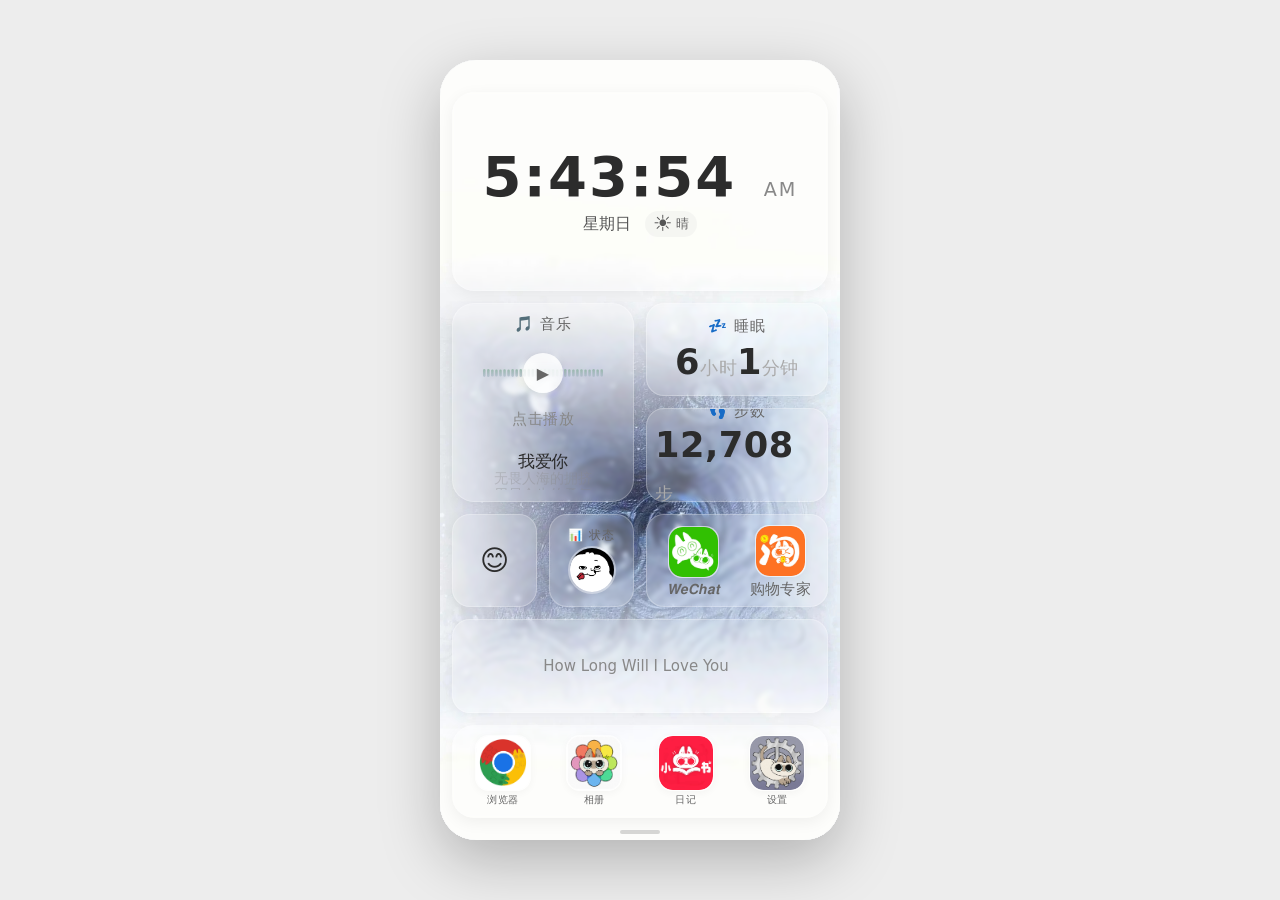
==== commit a3f02ac2: "新增情绪悬浮窗 + Touch联动功能" ====
--- a/index.html
+++ b/index.html
@@ -12,18 +12,8 @@
 <body class="font-system">
 
 <div class="phone" id="app">
-    <!-- 状态栏 (透明) -->
-    <div id="statusBar">
-        <span class="time" id="statusTime">AM 10:30</span>
-        <div class="center-icons">
-            <span class="cam"></span>
-        </div>
-        <div class="right-icons">
-            <span class="wifi-icon">ᯤ⁵ᴳ</span>
-            <span class="signal-icon">🎧</span>
-            <span class="battery-icon">🐾₊⁺</span>⁸⁴
-        </div>
-    </div>
+    <!-- 顶部留白 -->
+    <div id="statusBar"></div>
 
     <!-- Toast -->
     <div class="toast" id="toast"></div>
@@ -289,7 +279,13 @@
 
             <!-- 中间：8个触碰按键 -->
             <div class="touch-grid-module">
-                <div class="module-title">🤲 触碰互动</div>
+                <div class="module-title">
+                    🤲 触碰互动
+                    <div class="touch-session-btns">
+                        <button class="session-btn start" id="touchSessionStart" title="开始互动">▶</button>
+                        <button class="session-btn end" id="touchSessionEnd" title="结束互动">◉</button>
+                    </div>
+                </div>
                 <div class="touch-grid">
                     <button class="touch-btn" data-touch="holdhand">
                         <span class="touch-icon">🤝</span>
@@ -415,11 +411,48 @@
                 <button class="menu-item" data-action="pin">📌 置顶聊天</button>
                 <button class="menu-item" data-action="mute">🔕 消息免打扰</button>
                 <button class="menu-item" data-action="cold">❄️ 许久未回复</button>
+                <button class="menu-item" data-action="moodpanel">📊 状态栏监控</button>
                 <div class="menu-divider"></div>
                 <button class="menu-item" data-action="voice">🎤 发语音</button>
                 <div class="menu-divider"></div>
                 <button class="menu-item" data-action="export">📤 导出聊天记录</button>
                 <button class="menu-item danger" data-action="delete">🚫 删除聊天</button>
+            </div>
+        </div>
+
+        <!-- 情绪状态悬浮窗（仅楚歌显示） -->
+        <div class="mood-status-panel" id="moodStatusPanel">
+            <div class="mood-avatar" id="moodAvatar">楚</div>
+            <div class="mood-stats">
+                <div class="mood-row">
+                    <div class="mood-stat">
+                        <span class="mood-label">情绪</span>
+                        <div class="mood-bar"><div class="mood-fill mood-mood" id="moodMoodFill" style="width:50%"></div></div>
+                    </div>
+                    <div class="mood-stat">
+                        <span class="mood-label">压力</span>
+                        <div class="mood-bar"><div class="mood-fill mood-stress" id="moodStressFill" style="width:50%"></div></div>
+                    </div>
+                </div>
+                <div class="mood-row">
+                    <div class="mood-stat">
+                        <span class="mood-label">体力</span>
+                        <div class="mood-bar"><div class="mood-fill mood-energy" id="moodEnergyFill" style="width:50%"></div></div>
+                    </div>
+                    <div class="mood-stat">
+                        <span class="mood-label">欲望</span>
+                        <div class="mood-bar"><div class="mood-fill mood-desire" id="moodDesireFill" style="width:50%"></div></div>
+                    </div>
+                </div>
+                <div class="mood-row single">
+                    <div class="mood-stat">
+                        <span class="mood-label">爱意</span>
+                        <div class="mood-bar"><div class="mood-fill mood-love" id="moodLoveFill" style="width:50%"></div></div>
+                    </div>
+                </div>
+                <div class="mood-want">
+                    <em id="moodWantText">想见你</em>
+                </div>
             </div>
         </div>
 
--- a/style.css
+++ b/style.css
@@ -59,87 +59,16 @@
             }
         }
 
-        /* ===== 状态栏 (透明，无分割线) ===== */
+        /* ===== 顶部留白 ===== */
         #statusBar {
-            position: absolute;
+            position: relative;
             top: 0;
             left: 0;
             right: 0;
             z-index: 20;
             background: transparent;
-            padding: 6px 16px 4px;
-            display: flex;
-            justify-content: space-between;
-            font-size: 13px;
-            color: #2c2c2c;
-            height: 28px;
-            border-bottom: none;
+            height: 16px;
             pointer-events: none;
-            position: relative;
-        }
-        #statusBar .time {
-            font-weight: 500;
-            font-size: 13px;
-            letter-spacing: 0.5px;
-            pointer-events: auto;
-            flex: 1;
-            text-align: left;
-        }
-        #statusBar .center-icons {
-            position: absolute;
-            left: 50%;
-            transform: translateX(-50%);
-            display: flex;
-            align-items: center;
-            gap: 6px;
-            font-size: 14px;
-            pointer-events: auto;
-        }
-        #statusBar .center-icons .cam {
-            width: 16px;
-            height: 16px;
-            border-radius: 50%;
-            background: #1a1a1a;
-            border: 1px solid #555;
-            position: relative;
-            box-shadow: inset 0 0 4px #000;
-        }
-        #statusBar .center-icons .cam::after {
-            content: '';
-            position: absolute;
-            top: 3px;
-            left: 3px;
-            width: 4px;
-            height: 4px;
-            border-radius: 50%;
-            background: #3a7aff;
-            box-shadow: 0 0 6px #4a8aff, 0 0 12px rgba(74, 138, 255, 0.3);
-        }
-        #statusBar .right-icons {
-            display: flex;
-            align-items: center;
-            gap: 6px;
-            font-size: 14px;
-            pointer-events: auto;
-            flex: 1;
-            text-align: right;
-            justify-content: flex-end;
-        }
-        #statusBar .right-icons .wifi-icon,
-        #statusBar .right-icons .signal-icon,
-        #statusBar .right-icons .battery-icon {
-            display: inline-block;
-            line-height: 1;
-        }
-        #statusBar .right-icons .wifi-icon {
-            font-size: 15px;
-        }
-        #statusBar .right-icons .signal-icon {
-            font-size: 14px;
-            letter-spacing: -1px;
-        }
-        #statusBar .right-icons .battery-icon {
-            font-size: 16px;
         }
 
         /* ===== 页面容器 ===== */
@@ -433,6 +362,122 @@
             background: rgba(0, 0, 0, 0.06);
         }
 
+        /* ===== 情绪状态悬浮窗 ===== */
+        .mood-status-panel {
+            position: absolute;
+            top: 62px;
+            left: 50%;
+            transform: translateX(-50%);
+            z-index: 15;
+            display: none;
+            align-items: stretch;
+            gap: 10px;
+            padding: 8px 14px;
+            background: rgba(255, 255, 255, 0.35);
+            backdrop-filter: blur(16px);
+            -webkit-backdrop-filter: blur(16px);
+            border-radius: 14px;
+            border: 1px solid rgba(255, 255, 255, 0.5);
+            box-shadow: 0 4px 20px rgba(0, 0, 0, 0.06), inset 0 1px 0 rgba(255, 255, 255, 0.6);
+            margin-top: 6px;
+            min-width: 290px;
+        }
+        .mood-status-panel::before,
+        .mood-status-panel::after {
+            position: absolute;
+            font-size: 10px;
+            color: rgba(150, 150, 150, 0.5);
+            pointer-events: none;
+            line-height: 1;
+        }
+        .mood-status-panel::before {
+            content: '✧';
+            top: 4px;
+            left: 8px;
+        }
+        .mood-status-panel::after {
+            content: '꩜';
+            bottom: 4px;
+            right: 8px;
+        }
+        .mood-status-panel.show {
+            display: flex;
+            animation: moodPanelIn 0.3s ease-out;
+        }
+        @keyframes moodPanelIn {
+            from { opacity: 0; transform: translateX(-50%) translateY(-6px); }
+            to { opacity: 1; transform: translateX(-50%) translateY(0); }
+        }
+        .mood-avatar {
+            width: 38px;
+            height: 38px;
+            border-radius: 50%;
+            background: #e8e8e8;
+            color: #888;
+            display: flex;
+            align-items: center;
+            justify-content: center;
+            font-size: 16px;
+            font-weight: 600;
+            flex-shrink: 0;
+            overflow: hidden;
+            align-self: center;
+            box-shadow: 0 2px 6px rgba(0, 0, 0, 0.1);
+        }
+        .mood-stats {
+            flex: 1;
+            min-width: 0;
+            display: flex;
+            flex-direction: column;
+            justify-content: center;
+        }
+        .mood-row {
+            display: flex;
+            gap: 10px;
+            margin-bottom: 3px;
+        }
+        .mood-row.single {
+            margin-bottom: 4px;
+        }
+        .mood-stat {
+            flex: 1;
+            min-width: 0;
+        }
+        .mood-label {
+            font-size: 9px;
+            color: #666;
+            display: block;
+            margin-bottom: 1px;
+        }
+        .mood-bar {
+            height: 4px;
+            background: rgba(0, 0, 0, 0.08);
+            border-radius: 2px;
+            overflow: hidden;
+        }
+        .mood-fill {
+            height: 100%;
+            border-radius: 2px;
+            transition: width 0.5s ease;
+        }
+        .mood-mood { background: linear-gradient(90deg, #ffb3ba, #ff8a9a); }
+        .mood-love { background: linear-gradient(90deg, #bae1ff, #7fbfff); }
+        .mood-stress { background: linear-gradient(90deg, #ffffba, #ffe066); }
+        .mood-energy { background: linear-gradient(90deg, #baffc9, #7be495); }
+        .mood-desire { background: linear-gradient(90deg, #e0bbff, #c299ff); }
+        .mood-want {
+            font-size: 10px;
+            color: #555;
+            line-height: 1.3;
+            padding-top: 4px;
+            border-top: 1px solid rgba(0, 0, 0, 0.08);
+            margin-top: 2px;
+        }
+        .mood-want em {
+            font-style: italic;
+            color: #777;
+        }
+
         .dropdown-menu {
             position: absolute;
             top: 56px;
@@ -493,6 +538,9 @@
             flex-direction: column;
             gap: 8px;
         }
+        .chat-area.with-mood-panel {
+            padding-top: 70px;
+        }
         .chat-area::-webkit-scrollbar {
             width: 4px;
         }
@@ -533,6 +581,44 @@
             box-shadow: none;
         }
         .message-row.background .msg-footer {
+            display: none;
+        }
+
+        /* Touch记忆封存气泡 */
+        .message-row.touch-sealed {
+            justify-content: center;
+        }
+        .message-row.touch-sealed .bubble {
+            background: #f0f0f0;
+            color: #888;
+            padding: 14px 24px;
+            border-radius: 14px;
+            box-shadow: none;
+            text-align: center;
+            position: relative;
+            min-width: 160px;
+        }
+        .message-row.touch-sealed .sealed-heart {
+            font-size: 18px;
+            margin-bottom: 6px;
+            opacity: 0.7;
+        }
+        .message-row.touch-sealed .sealed-tape {
+            height: 2px;
+            background: repeating-linear-gradient(
+                90deg,
+                rgba(180, 180, 180, 0.6),
+                rgba(180, 180, 180, 0.6) 8px,
+                transparent 8px,
+                transparent 12px
+            );
+            margin: 8px 0;
+        }
+        .message-row.touch-sealed .sealed-text {
+            font-size: 12px;
+            color: #999;
+        }
+        .message-row.touch-sealed .msg-footer {
             display: none;
         }
 
@@ -3324,7 +3410,7 @@
            ================================================================ */
         #bannerContainer {
             position: absolute;
-            top: 28px;
+            top: 16px;
             left: 0;
             right: 0;
             z-index: 50;
@@ -4224,6 +4310,48 @@
             font-weight: 600;
             color: #2c2c2c;
             margin-bottom: 10px;
+            display: flex;
+            justify-content: space-between;
+            align-items: center;
+        }
+        .touch-session-btns {
+            display: flex;
+            gap: 6px;
+        }
+        .session-btn {
+            width: 24px;
+            height: 24px;
+            border-radius: 50%;
+            border: none;
+            font-size: 10px;
+            cursor: pointer;
+            display: flex;
+            align-items: center;
+            justify-content: center;
+            transition: all 0.2s;
+            padding: 0;
+        }
+        .session-btn.start {
+            background: #e8f5e9;
+            color: #4caf50;
+        }
+        .session-btn.start:hover {
+            background: #c8e6c9;
+        }
+        .session-btn.start.active {
+            background: #4caf50;
+            color: #fff;
+        }
+        .session-btn.end {
+            background: #ffebee;
+            color: #f44336;
+        }
+        .session-btn.end:hover {
+            background: #ffcdd2;
+        }
+        .session-btn:disabled {
+            opacity: 0.4;
+            cursor: not-allowed;
         }
 
         /* 感知调节 - 2列布局 */
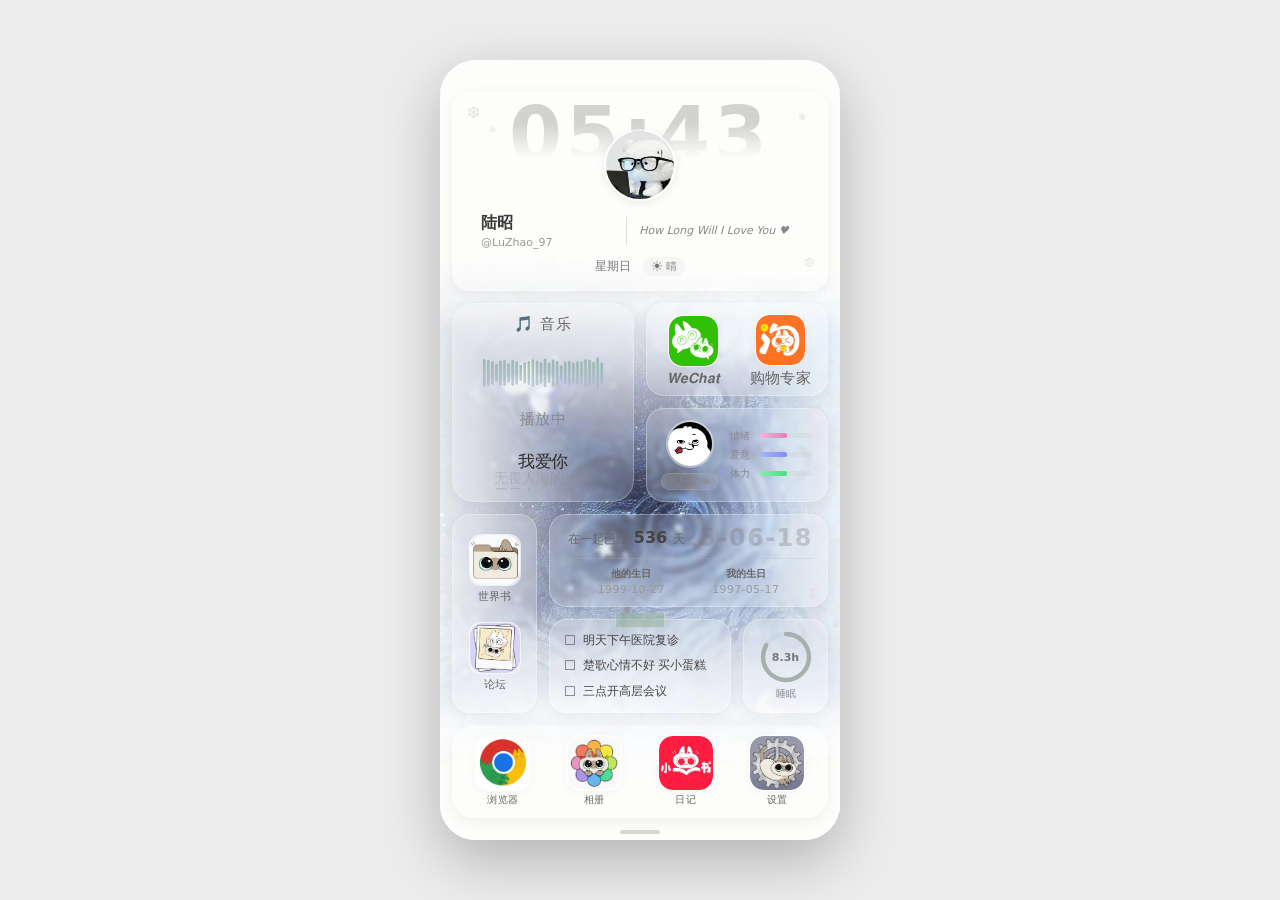
==== commit 1f08c942: "1.手机桌面整体大改 2.新增论坛、世界书图标 3.图片改为文件夹显示" ====
--- a/index.html
+++ b/index.html
@@ -26,14 +26,27 @@
     ============================================================== -->
     <div class="page active" id="homePage">
         <div class="home-grid" id="homeGrid">
-            <!-- 时间卡片 -->
-            <div class="home-card home-card-time">
-                <div class="time-display" id="homeTimeDisplay">
-                    00:00:00 <span class="ampm">AM</span>
-                </div>
-                <div class="date-weather">
-                    <span class="weekday" id="homeWeekday">星期一</span>
-                    <span class="weather-wrap" id="weatherToggle" title="点击切换天气">
+            <!-- 个人名片卡片 -->
+            <div class="home-card home-card-profile">
+                <span class="deco deco-tl">❅</span>
+                <span class="deco deco-br">❆</span>
+                <!-- 背景大时间 -->
+                <div class="profile-bg-time" id="homeTimeDisplay">00:00</div>
+                <!-- 头像 -->
+                <div class="profile-avatar" id="profileAvatar">陆</div>
+                <!-- 信息行 -->
+                <div class="profile-info-row">
+                    <div class="profile-left">
+                        <div class="profile-name">陆昭</div>
+                        <div class="profile-id">@LuZhao_97</div>
+                    </div>
+                    <div class="profile-divider"></div>
+                    <div class="profile-sig">How Long Will I Love You ♥</div>
+                </div>
+                <!-- 底部信息 -->
+                <div class="profile-bottom">
+                    <span class="profile-weekday" id="homeWeekday">星期一</span>
+                    <span class="profile-weather" id="weatherToggle" title="点击切换天气">
                         <span class="weather-emoji" id="weatherEmoji">☀️</span>
                         <span class="weather-label" id="weatherLabel">晴</span>
                     </span>
@@ -53,26 +66,83 @@
                     <div class="lyrics-scroll" id="lyricsScroll"></div>
                 </div>
             </div>
-            <!-- 睡眠 -->
-            <div class="home-card home-card-sleep">
-                <div class="sleep-label">💤 睡眠</div>
-                <div class="sleep-value" id="sleepValue">
-                    <span class="num">7</span><span class="unit">小时</span><span class="num">32</span><span class="unit">分钟</span>
-                </div>
-            </div>
-            <!-- 步数 -->
-            <div class="home-card home-card-steps">
-                <div class="steps-label">👣 步数</div>
-                <div class="steps-value" id="stepsValue">
-                    <span class="num">6,842</span> <span class="unit">步</span>
-                </div>
-            </div>
-            <!-- 情绪占位 -->
-            <div class="home-card home-card-mood-placeholder">😊</div>
+            <!-- 应用文件夹 -->
+            <div class="home-card home-card-app-folder">
+                <div class="folder-app" data-app="worldbook">
+                    <div class="folder-app-icon" id="worldbookIcon">📚</div>
+                    <div class="folder-app-name">世界书</div>
+                </div>
+                <div class="folder-app" data-app="forum">
+                    <div class="folder-app-icon" id="forumIcon">💬</div>
+                    <div class="folder-app-name">论坛</div>
+                </div>
+            </div>
+            <!-- 纪念日 -->
+            <div class="home-card home-card-anniversary" id="anniversaryCard">
+                <span class="anniv-deco anniv-deco-tl">₊⁺</span>
+                <span class="anniv-deco anniv-deco-tr">♡</span>
+                <span class="anniv-deco anniv-deco-bl">𓏵</span>
+                <span class="anniv-deco anniv-deco-br">♫</span>
+                <div class="anniv-top">
+                    <span class="anniv-days">在一起已经 <strong id="annivDays">0</strong> 天</span>
+                    <span class="anniv-date">2025-06-18</span>
+                </div>
+                <div class="anniv-divider"></div>
+                <div class="anniv-bottom">
+                    <div class="anniv-birth">
+                        <div class="birth-label">他的生日</div>
+                        <div class="birth-date">1999-10-27</div>
+                    </div>
+                    <div class="anniv-birth">
+                        <div class="birth-label">我的生日</div>
+                        <div class="birth-date">1997-05-17</div>
+                    </div>
+                </div>
+            </div>
+            <!-- 便签 -->
+            <div class="home-card home-card-sticky-note">
+                <div class="sticky-tape"></div>
+                <div class="sticky-list" id="stickyTodoList"></div>
+            </div>
+            <!-- 健康圆环 -->
+            <div class="home-card home-card-health-ring">
+                <div class="ring-item ring-large">
+                    <div class="ring-wrap">
+                        <svg class="ring-svg" viewBox="0 0 36 36">
+                            <circle class="ring-bg" cx="18" cy="18" r="15.9"></circle>
+                            <circle class="ring-fill ring-sleep" cx="18" cy="18" r="15.9" id="ringSleep"></circle>
+                        </svg>
+                        <div class="ring-value" id="ringSleepVal">7.5h</div>
+                    </div>
+                    <div class="ring-label">睡眠</div>
+                </div>
+            </div>
             <!-- 状态监测 -->
             <div class="home-card home-card-status" id="statusCard">
-                <div class="status-label">📊 状态</div>
-                <div class="status-avatar" id="statusAvatar">楚</div>
+                <div class="status-left">
+                    <div class="status-avatar" id="statusAvatar">楚</div>
+                    <div class="status-follow-btn">✓ Follow</div>
+                </div>
+                <div class="status-bars">
+                    <div class="status-bar-row">
+                        <span class="status-bar-label">情绪</span>
+                        <div class="status-bar">
+                            <div class="status-bar-fill mood-fill" id="homeMoodBar" style="width:50%"></div>
+                        </div>
+                    </div>
+                    <div class="status-bar-row">
+                        <span class="status-bar-label">爱意</span>
+                        <div class="status-bar">
+                            <div class="status-bar-fill love-fill" id="homeLoveBar" style="width:50%"></div>
+                        </div>
+                    </div>
+                    <div class="status-bar-row">
+                        <span class="status-bar-label">体力</span>
+                        <div class="status-bar">
+                            <div class="status-bar-fill energy-fill" id="homeEnergyBar" style="width:50%"></div>
+                        </div>
+                    </div>
+                </div>
             </div>
             <!-- WeChat + 购物专家 -->
             <div class="home-card home-card-apps">
@@ -88,11 +158,6 @@
                     </div>
                     <span class="app-name">购物专家</span>
                 </div>
-            </div>
-            <!-- 个性签名 -->
-            <div class="home-card home-card-signature" id="signatureCard">
-                <span class="sig-text" id="homeSignature">今天也要好好生活</span>
-                <span class="sig-edit-icon"></span>
             </div>
             <!-- 底部dock -->
             <div class="home-card home-card-dock">
--- a/style.css
+++ b/style.css
@@ -67,7 +67,7 @@
             right: 0;
             z-index: 20;
             background: transparent;
-            height: 16px;
+            height: 8px;
             pointer-events: none;
         }
 
@@ -586,39 +586,121 @@
 
         /* Touch记忆封存气泡 */
         .message-row.touch-sealed {
-            justify-content: center;
+            align-self: center !important;
+            align-items: center !important;
+            max-width: 90%;
         }
         .message-row.touch-sealed .bubble {
             background: #f0f0f0;
             color: #888;
-            padding: 14px 24px;
-            border-radius: 14px;
+            padding: 10px 18px;
+            border-radius: 12px;
             box-shadow: none;
             text-align: center;
             position: relative;
-            min-width: 160px;
+            min-width: 120px;
+            max-width: 180px;
         }
         .message-row.touch-sealed .sealed-heart {
-            font-size: 18px;
-            margin-bottom: 6px;
-            opacity: 0.7;
+            font-size: 14px;
+            margin-bottom: 4px;
+            opacity: 0.6;
         }
         .message-row.touch-sealed .sealed-tape {
             height: 2px;
             background: repeating-linear-gradient(
                 90deg,
-                rgba(180, 180, 180, 0.6),
-                rgba(180, 180, 180, 0.6) 8px,
-                transparent 8px,
-                transparent 12px
+                rgba(180, 180, 180, 0.5),
+                rgba(180, 180, 180, 0.5) 6px,
+                transparent 6px,
+                transparent 10px
             );
-            margin: 8px 0;
+            margin: 6px 0;
         }
         .message-row.touch-sealed .sealed-text {
+            font-size: 11px;
+            color: #aaa;
+        }
+        .message-row.touch-sealed .msg-footer {
+            display: none;
+        }
+
+        /* Touch邀请气泡 - 千禧电脑窗口风格 */
+        .message-row.touch-invite {
+            align-self: center !important;
+            align-items: center !important;
+            max-width: 90%;
+        }
+        .message-row.touch-invite .bubble {
+            background: rgba(255, 245, 247, 0.25);
+            backdrop-filter: blur(4px);
+            -webkit-backdrop-filter: blur(4px);
+            border: 1px dashed rgba(232, 180, 196, 0.5);
+            border-radius: 6px;
+            padding: 0;
+            box-shadow: 1px 1px 0 rgba(212, 212, 212, 0.2);
+            min-width: 220px;
+            max-width: 260px;
+            overflow: hidden;
+        }
+        .message-row.touch-invite .invite-titlebar {
+            background: linear-gradient(180deg, rgba(248, 215, 224, 0.45), rgba(240, 194, 207, 0.45));
+            padding: 4px 8px;
+            font-size: 11px;
+            color: #8b5a6b;
+            border-bottom: 1px dashed rgba(232, 180, 196, 0.35);
+            display: flex;
+            justify-content: space-between;
+            align-items: center;
+        }
+        .message-row.touch-invite .invite-titlebar .win-btns {
+            display: flex;
+            gap: 3px;
+        }
+        .message-row.touch-invite .invite-titlebar .win-btn {
+            width: 9px;
+            height: 9px;
+            border-radius: 50%;
+            background: rgba(255, 255, 255, 0.8);
+            border: 1px solid rgba(212, 160, 176, 0.5);
+        }
+        .message-row.touch-invite .invite-body {
+            padding: 12px 14px;
+            text-align: center;
+        }
+        .message-row.touch-invite .invite-icon {
+            font-size: 20px;
+            margin-bottom: 6px;
+            opacity: 0.8;
+        }
+        .message-row.touch-invite .invite-text {
             font-size: 12px;
-            color: #999;
-        }
-        .message-row.touch-sealed .msg-footer {
+            color: #7a6068;
+            margin-bottom: 10px;
+            line-height: 1.4;
+        }
+        .message-row.touch-invite .invite-btns {
+            display: flex;
+            gap: 8px;
+            justify-content: center;
+        }
+        .message-row.touch-invite .invite-btn {
+            padding: 3px 14px;
+            font-size: 11px;
+            border: 1px solid rgba(212, 160, 176, 0.7);
+            background: rgba(255, 255, 255, 0.6);
+            color: #8b5a6b;
+            border-radius: 3px;
+            cursor: pointer;
+            box-shadow: 1px 1px 0 rgba(212, 212, 212, 0.3);
+        }
+        .message-row.touch-invite .invite-btn:hover {
+            background: rgba(255, 240, 243, 0.8);
+        }
+        .message-row.touch-invite .invite-btn.accept {
+            background: rgba(248, 215, 224, 0.6);
+        }
+        .message-row.touch-invite .msg-footer {
             display: none;
         }
 
@@ -2200,66 +2282,156 @@
             transition: background 0.3s, opacity 0.3s ease, backdrop-filter 0.3s ease;
         }
 
-        .home-card-time {
+        /* ===== 个人名片模块 ===== */
+        .home-card-profile {
             grid-column: 1 / 5;
             grid-row: 1 / 3;
-            background: rgba(255, 255, 255, 0.10);
-            backdrop-filter: blur(2px);
-            -webkit-backdrop-filter: blur(2px);
-            padding: clamp(8px, 2vw, 16px);
-            align-items: center;
-            justify-content: center;
-            border-radius: clamp(18px, 3.5vw, 22px);
-            border: 1px solid rgba(255, 255, 255, 0.25);
-        }
-        .home-card-time .time-display {
-            font-size: 52px;
+            position: relative;
+            overflow: hidden;
+            display: flex;
+            flex-direction: column;
+            align-items: center;
+            justify-content: flex-end;
+            padding-bottom: 14px;
+        }
+        /* 角落装饰 */
+        .home-card-profile::before,
+        .home-card-profile::after,
+        .home-card-profile .deco {
+            position: absolute;
+            color: rgba(180, 180, 180, 0.35);
+            pointer-events: none;
+            user-select: none;
+            z-index: 1;
+        }
+        .home-card-profile::before {
+            content: "❆";
+            top: 10px;
+            left: 14px;
+            font-size: 16px;
+        }
+        .home-card-profile::after {
+            content: "❅";
+            top: 18px;
+            right: 20px;
+            font-size: 11px;
+        }
+        .home-card-profile .deco-tl {
+            top: 32px;
+            left: 36px;
+            font-size: 9px;
+            opacity: 0.7;
+        }
+        .home-card-profile .deco-br {
+            bottom: 20px;
+            right: 12px;
+            font-size: 13px;
+            opacity: 0.8;
+        }
+        /* 背景大时间 */
+        .profile-bg-time {
+            position: absolute;
+            top: 4px;
+            left: 0;
+            right: 0;
+            text-align: center;
+            font-size: 76px;
             font-weight: 700;
-            letter-spacing: 2px;
-            color: #2c2c2c;
-            line-height: 1.1;
-            margin-bottom: 2px;
+            letter-spacing: 4px;
+            color: rgba(60, 60, 60, 0.22);
+            line-height: 1;
             font-variant-numeric: tabular-nums;
-            text-shadow: 0 1px 4px rgba(255, 255, 255, 0.2);
-        }
-        .home-card-time .time-display .ampm {
-            font-size: 20px;
-            font-weight: 500;
+            -webkit-mask-image: linear-gradient(to bottom, rgba(0,0,0,1) 35%, rgba(0,0,0,0) 80%);
+            mask-image: linear-gradient(to bottom, rgba(0,0,0,1) 35%, rgba(0,0,0,0) 80%);
+            pointer-events: none;
+            user-select: none;
+        }
+        /* 头像 */
+        .profile-avatar {
+            width: 72px;
+            height: 72px;
+            border-radius: 50%;
+            background: linear-gradient(135deg, #e8e8e8, #d4d4d4);
+            display: flex;
+            align-items: center;
+            justify-content: center;
+            font-size: 28px;
+            font-weight: 600;
+            color: #666;
+            z-index: 2;
+            margin-bottom: 12px;
+            margin-top: 12px;
+            box-shadow: 0 2px 8px rgba(0, 0, 0, 0.08);
+            border: 2px solid rgba(255, 255, 255, 0.6);
+        }
+        /* 信息行 */
+        .profile-info-row {
+            display: flex;
+            align-items: center;
+            width: 100%;
+            padding: 0 16px;
+            gap: 12px;
+            margin-bottom: 8px;
+        }
+        .profile-left {
+            flex: 1;
+            display: flex;
+            flex-direction: column;
+            gap: 2px;
+        }
+        .profile-name {
+            font-size: 16px;
+            font-weight: 600;
+            color: #3a3a3a;
+        }
+        .profile-id {
+            font-size: 11px;
+            color: #999;
+        }
+        .profile-divider {
+            width: 1px;
+            height: 28px;
+            background: rgba(180, 180, 180, 0.4);
+        }
+        .profile-sig {
+            flex: 1.2;
+            font-size: 11px;
             color: #888;
-            margin-left: 6px;
-        }
-        .home-card-time .date-weather {
-            display: flex;
-            align-items: center;
-            gap: 14px;
-            font-size: 15px;
-            color: #555;
-            margin-top: 2px;
-        }
-        .home-card-time .date-weather .weekday {
+            line-height: 1.4;
+            font-style: italic;
+        }
+        /* 底部信息 */
+        .profile-bottom {
+            display: flex;
+            align-items: center;
+            gap: 12px;
+            font-size: 12px;
+            color: #777;
+        }
+        .profile-weekday {
             font-weight: 400;
         }
-        .home-card-time .date-weather .weather-wrap {
-            display: flex;
-            align-items: center;
-            gap: 4px;
+        .profile-weather {
+            display: flex;
+            align-items: center;
+            gap: 3px;
             cursor: pointer;
             padding: 2px 8px;
-            border-radius: 30px;
+            border-radius: 20px;
             background: rgba(200, 200, 200, 0.15);
             transition: background 0.2s;
             user-select: none;
         }
-        .home-card-time .date-weather .weather-wrap:hover {
-            background: rgba(200, 200, 200, 0.3);
-        }
-        .home-card-time .date-weather .weather-wrap .weather-emoji {
-            font-size: 22px;
+        .profile-weather:hover {
+            background: rgba(200, 200, 200, 0.28);
+        }
+        .profile-weather .weather-emoji {
+            font-size: 14px;
             line-height: 1;
         }
-        .home-card-time .date-weather .weather-wrap .weather-label {
-            font-size: 13px;
-            color: #666;
+        .profile-weather .weather-label {
+            font-size: 11px;
+            color: #888;
         }
 
         /* ===== 音乐模块 ===== */
@@ -2458,124 +2630,209 @@
             background: #7A97A6;
         }
 
-        .home-card-sleep {
-            grid-column: 3 / 5;
-            grid-row: 3 / 4;
-            background: rgba(255, 255, 255, 0.15);
-            backdrop-filter: blur(2px);
-            -webkit-backdrop-filter: blur(2px);
-            border-radius: clamp(14px, 3vw, 18px);
-            padding: clamp(6px, 1.5vw, 8px) clamp(8px, 2vw, 10px);
-            align-items: center;
-            justify-content: center;
-            border: 1px solid rgba(255, 255, 255, 0.25);
-            gap: clamp(2px, 0.8vw, 4px);
-        }
-        .home-card-sleep .sleep-label {
+        /* 应用文件夹 */
+        .home-card-app-folder {
+            grid-column: 1 / 2;
+            grid-row: 5 / 7;
+            display: flex;
+            flex-direction: column;
+            justify-content: space-evenly;
+            align-items: center;
+            padding: 8px 4px;
+            gap: 6px;
+        }
+        .home-card-app-folder .folder-app {
+            display: flex;
+            flex-direction: column;
+            align-items: center;
+            gap: 3px;
+            cursor: pointer;
+            transition: transform 0.2s;
+        }
+        .home-card-app-folder .folder-app:active {
+            transform: scale(0.92);
+        }
+        .home-card-app-folder .folder-app-icon {
+            width: 52px;
+            height: 52px;
+            border-radius: 12px;
+            background: rgba(255, 255, 255, 0.5);
+            display: flex;
+            align-items: center;
+            justify-content: center;
+            font-size: 24px;
+            border: 1px solid rgba(255, 255, 255, 0.3);
+            overflow: hidden;
+        }
+        .home-card-app-folder .folder-app-icon img {
+            width: 100%;
+            height: 100%;
+            object-fit: cover;
+        }
+        .home-card-app-folder .folder-app-name {
+            font-size: 11px;
+            color: #666;
+        }
+
+        /* 便签模块 */
+        .home-card-sticky-note {
+            grid-column: 2 / 4;
+            grid-row: 6 / 7;
+            background: rgba(255, 255, 255, 0.35);
+            backdrop-filter: blur(16px);
+            position: relative;
+            padding: 14px 14px;
+            flex-direction: column;
+            gap: 0;
+            justify-content: center;
+            overflow: visible;
+        }
+        .home-card-sticky-note .sticky-tape {
+            position: absolute;
+            top: -7px;
+            left: 50%;
+            transform: translateX(-50%);
+            width: 50px;
+            height: 14px;
+            background: rgba(152, 181, 160, 0.55);
+            border-left: 1px solid rgba(255, 255, 255, 0.3);
+            border-right: 1px solid rgba(255, 255, 255, 0.3);
+            border-radius: 1px;
+        }
+        .home-card-sticky-note .sticky-list {
+            display: flex;
+            flex-direction: column;
+            gap: 6px;
+            width: 100%;
+        }
+        .home-card-sticky-note .sticky-item {
+            display: flex;
+            align-items: flex-start;
+            gap: 7px;
             font-size: 12px;
+            color: #444;
+            line-height: 1.5;
+            cursor: pointer;
+        }
+        .home-card-sticky-note .sticky-item.done .sticky-text {
+            text-decoration: line-through;
+            color: #aaa;
+        }
+        .home-card-sticky-note .sticky-item.done .sticky-checkbox {
+            color: #888;
+        }
+        .home-card-sticky-note .sticky-checkbox {
+            font-size: 13px;
+            line-height: 1.5;
+            flex-shrink: 0;
             color: #666;
-            letter-spacing: 1px;
-            font-weight: 500;
-        }
-        .home-card-sleep .sleep-value {
-            font-size: 28px;
-            font-weight: 300;
-            color: #2c2c2c;
-            letter-spacing: 0.5px;
-            line-height: 1.2;
-        }
-        .home-card-sleep .sleep-value .num {
-            font-weight: 700;
-            color: #2c2c2c;
-        }
-        .home-card-sleep .sleep-value .unit {
-            font-size: 0.5em;
-            color: #aaa;
-            font-weight: 300;
-        }
-
-        .home-card-steps {
+        }
+        .home-card-sticky-note .sticky-text {
+            flex: 1;
+            word-break: break-all;
+        }
+        .home-card-sticky-note .sticky-text[contenteditable="true"] {
+            outline: 1px dashed #bbb;
+            background: rgba(255, 255, 255, 0.5);
+            padding: 0 3px;
+            border-radius: 3px;
+        }
+
+        /* 健康圆环模块 */
+        .home-card-health-ring {
+            grid-column: 4 / 5;
+            grid-row: 6 / 7;
+            display: flex;
+            flex-direction: column;
+            justify-content: center;
+            align-items: center;
+            padding: 10px 8px;
+            gap: 6px;
+        }
+        .home-card-health-ring .ring-item.ring-large {
+            display: flex;
+            flex-direction: column;
+            align-items: center;
+            gap: 4px;
+        }
+        .home-card-health-ring .ring-item.ring-large .ring-wrap {
+            width: 52px;
+            height: 52px;
+        }
+        .home-card-health-ring .ring-item.ring-large .ring-value {
+            font-size: 11px;
+        }
+        .home-card-health-ring .ring-item.ring-large .ring-label {
+            font-size: 10px;
+            color: #888;
+        }
+        .home-card-health-ring .ring-wrap {
+            position: relative;
+            width: 38px;
+            height: 38px;
+        }
+        .home-card-health-ring .ring-svg {
+            width: 100%;
+            height: 100%;
+            transform: rotate(-90deg);
+        }
+        .home-card-health-ring .ring-bg {
+            fill: none;
+            stroke: rgba(180, 190, 200, 0.2);
+            stroke-width: 3;
+        }
+        .home-card-health-ring .ring-fill {
+            fill: none;
+            stroke-width: 3;
+            stroke-linecap: round;
+            transition: stroke-dashoffset 0.8s ease;
+            stroke-dasharray: 100;
+            stroke-dashoffset: 30;
+        }
+        .home-card-health-ring .ring-sleep {
+            stroke: #a5b1ac;
+        }
+        .home-card-health-ring .ring-value {
+            position: absolute;
+            top: 50%;
+            left: 50%;
+            transform: translate(-50%, -50%);
+            font-size: 9px;
+            font-weight: 600;
+            color: #777;
+        }
+        .home-card-health-ring .ring-label {
+            font-size: 9px;
+            color: #999;
+        }
+
+        /* 状态监测模块 */
+        .home-card-status {
             grid-column: 3 / 5;
             grid-row: 4 / 5;
-            background: rgba(255, 255, 255, 0.15);
-            backdrop-filter: blur(2px);
-            -webkit-backdrop-filter: blur(2px);
-            border-radius: 18px;
-            padding: 6px 8px;
-            align-items: center;
-            justify-content: center;
-            border: 1px solid rgba(255, 255, 255, 0.25);
-            gap: 2px;
-        }
-        .home-card-steps .steps-label {
-            font-size: 12px;
-            color: #666;
-            letter-spacing: 1px;
-            font-weight: 500;
-        }
-        .home-card-steps .steps-value {
-            font-size: 28px;
-            font-weight: 300;
-            color: #2c2c2c;
-            letter-spacing: 0.5px;
-            line-height: 1.2;
-        }
-        .home-card-steps .steps-value .num {
-            font-weight: 700;
-            color: #2c2c2c;
-        }
-        .home-card-steps .steps-value .unit {
-            font-size: 0.5em;
-            color: #aaa;
-            font-weight: 300;
-        }
-
-        .home-card-mood-placeholder {
-            grid-column: 1 / 2;
-            grid-row: 5 / 6;
-            background: rgba(255, 255, 255, 0.15);
-            backdrop-filter: blur(2px);
-            -webkit-backdrop-filter: blur(2px);
-            border-radius: 18px;
-            padding: 4px 6px;
-            align-items: center;
-            justify-content: center;
-            border: 1px solid rgba(255, 255, 255, 0.25);
-            font-size: 28px;
-            color: #2c2c2c;
-            cursor: default;
-        }
-
-        /* 状态监测模块 */
-        .home-card-status {
-            grid-column: 2 / 3;
-            grid-row: 5 / 6;
-            background: rgba(255, 255, 255, 0.15);
-            backdrop-filter: blur(2px);
-            -webkit-backdrop-filter: blur(2px);
-            border-radius: 18px;
-            padding: 4px 6px;
-            align-items: center;
-            justify-content: center;
-            border: 1px solid rgba(255, 255, 255, 0.25);
-            gap: 2px;
-            cursor: pointer;
-        }
-        .home-card-status .status-label {
-            font-size: 12px;
-            color: #666;
-            letter-spacing: 1px;
-            font-weight: 500;
+            flex-direction: row;
+            padding: 10px 14px;
+            gap: 12px;
+            cursor: pointer;
+            align-items: center;
+            justify-content: flex-start;
+        }
+        .home-card-status .status-left {
+            display: flex;
+            flex-direction: column;
+            align-items: center;
+            gap: 5px;
+            flex-shrink: 0;
         }
         .home-card-status .status-avatar {
-            width: 48px;
-            height: 48px;
+            width: 44px;
+            height: 44px;
             border-radius: 50%;
             background: #B5C4B1;
             display: flex;
             align-items: center;
             justify-content: center;
-            font-size: 20px;
+            font-size: 18px;
             font-weight: 500;
             color: #fff;
             overflow: hidden;
@@ -2590,10 +2847,164 @@
         .home-card-status .status-avatar:active {
             transform: scale(0.92);
         }
+        .home-card-status .status-follow-btn {
+            font-size: 9px;
+            color: #888;
+            background: rgba(200, 200, 200, 0.18);
+            padding: 2px 7px;
+            border-radius: 10px;
+            border: 1px solid rgba(180, 180, 180, 0.3);
+            line-height: 1.2;
+            letter-spacing: 0.3px;
+            user-select: none;
+        }
+        .home-card-status .status-bars {
+            flex: 1;
+            display: flex;
+            flex-direction: column;
+            gap: 5px;
+        }
+        .home-card-status .status-bar-row {
+            display: flex;
+            align-items: center;
+            gap: 6px;
+        }
+        .home-card-status .status-bar-label {
+            font-size: 10px;
+            color: #888;
+            width: 24px;
+            flex-shrink: 0;
+        }
+        .home-card-status .status-bar {
+            flex: 1;
+            height: 5px;
+            background: rgba(200, 200, 200, 0.25);
+            border-radius: 3px;
+            overflow: hidden;
+        }
+        .home-card-status .status-bar-fill {
+            height: 100%;
+            border-radius: 3px;
+            transition: width 0.5s ease;
+        }
+        .home-card-status .mood-fill {
+            background: linear-gradient(90deg, #f8b4d9, #f472b6);
+        }
+        .home-card-status .love-fill {
+            background: linear-gradient(90deg, #a5b4fc, #818cf8);
+        }
+        .home-card-status .energy-fill {
+            background: linear-gradient(90deg, #86efac, #4ade80);
+        }
+
+        /* 纪念日模块 */
+        .home-card-anniversary {
+            grid-column: 2 / 5;
+            grid-row: 5 / 6;
+            padding: 10px 14px;
+            flex-direction: column;
+            justify-content: center;
+            gap: 8px;
+            position: relative;
+            overflow: hidden;
+        }
+        .home-card-anniversary .anniv-deco {
+            position: absolute;
+            color: rgba(180, 180, 180, 0.3);
+            pointer-events: none;
+            user-select: none;
+            z-index: 1;
+        }
+        .home-card-anniversary .anniv-deco-tl {
+            top: 6px;
+            left: 10px;
+            font-size: 10px;
+        }
+        .home-card-anniversary .anniv-deco-tr {
+            top: 50%;
+            left: 50%;
+            transform: translate(-50%, -50%);
+            font-size: 16px;
+            opacity: 0.25;
+        }
+        .home-card-anniversary .anniv-deco-bl {
+            bottom: 8px;
+            left: 16px;
+            font-size: 9px;
+            opacity: 0.6;
+        }
+        .home-card-anniversary .anniv-deco-br {
+            bottom: 6px;
+            right: 10px;
+            font-size: 12px;
+            opacity: 0.7;
+        }
+        .home-card-anniversary .anniv-top {
+            position: relative;
+            width: 100%;
+            height: 32px;
+            display: flex;
+            align-items: flex-end;
+            padding-bottom: 2px;
+        }
+        .home-card-anniversary .anniv-days {
+            font-size: 12px;
+            color: #666;
+            z-index: 2;
+            position: relative;
+            margin-left: 4px;
+        }
+        .home-card-anniversary .anniv-days strong {
+            font-size: 16px;
+            font-weight: 700;
+            color: #444;
+            margin: 0 2px;
+        }
+        .home-card-anniversary .anniv-date {
+            position: absolute;
+            right: 0;
+            top: 50%;
+            transform: translateY(-50%);
+            font-size: 24px;
+            font-weight: 600;
+            color: rgba(120, 120, 120, 0.32);
+            letter-spacing: 1.5px;
+            -webkit-mask-image: linear-gradient(to right, rgba(0,0,0,0) 0%, rgba(0,0,0,1) 35%);
+            mask-image: linear-gradient(to right, rgba(0,0,0,0) 0%, rgba(0,0,0,1) 35%);
+            pointer-events: none;
+            user-select: none;
+        }
+        .home-card-anniversary .anniv-divider {
+            width: 100%;
+            height: 1px;
+            background: rgba(180, 180, 180, 0.25);
+        }
+        .home-card-anniversary .anniv-bottom {
+            display: flex;
+            justify-content: space-around;
+            width: 100%;
+            padding: 0 10px;
+        }
+        .home-card-anniversary .anniv-birth {
+            display: flex;
+            flex-direction: column;
+            align-items: center;
+            gap: 2px;
+        }
+        .home-card-anniversary .birth-label {
+            font-size: 10px;
+            font-weight: 600;
+            color: #666;
+        }
+        .home-card-anniversary .birth-date {
+            font-size: 11px;
+            color: #999;
+            letter-spacing: 0.3px;
+        }
 
         .home-card-apps {
             grid-column: 3 / 5;
-            grid-row: 5 / 6;
+            grid-row: 3 / 4;
             background: rgba(255, 255, 255, 0.15);
             backdrop-filter: blur(2px);
             -webkit-backdrop-filter: blur(2px);
@@ -2686,14 +3097,6 @@
         .home-card-music .lyrics-container .lyric-line.active {
             font-size: clamp(0.85rem, 1.7vw, 1rem);
         }
-        .home-card-sleep .sleep-value,
-        .home-card-steps .steps-value {
-            font-size: clamp(1.5rem, 5vw, 2.2rem);
-        }
-        .home-card-sleep .sleep-label,
-        .home-card-steps .steps-label {
-            font-size: clamp(0.75rem, 1.6vw, 0.95rem);
-        }
         .home-card-status .status-avatar {
             width: clamp(36px, 8vw, 48px);
             height: clamp(36px, 8vw, 48px);
@@ -2703,45 +3106,9 @@
         .home-card-dock .dock-icon {
             font-size: clamp(18px, 4vw, 26px);
         }
-        .home-card-signature .sig-text {
-            font-size: clamp(0.85rem, 1.8vw, 1rem);
-        }
 
         .home-card-dock .dock-name {
             font-size: clamp(0.7rem, 1.7vw, 0.95rem);
-        }
-
-        .home-card-signature {
-            grid-column: 1 / 5;
-            grid-row: 6 / 7;
-            background: rgba(255, 255, 255, 0.15);
-            backdrop-filter: blur(2px);
-            -webkit-backdrop-filter: blur(2px);
-            border-radius: 18px;
-            padding: 4px 16px;
-            align-items: center;
-            justify-content: center;
-            border: 1px solid rgba(255, 255, 255, 0.25);
-            cursor: pointer;
-            flex-direction: row;
-            gap: 8px;
-        }
-        .home-card-signature .sig-text {
-            font-size: 15px;
-            color: #888;
-            font-weight: 400;
-            text-align: center;
-            flex: 1;
-            overflow: hidden;
-            text-overflow: ellipsis;
-            white-space: nowrap;
-            padding: 0 4px;
-        }
-        .home-card-signature .sig-edit-icon {
-            font-size: 13px;
-            color: #bbb;
-            flex-shrink: 0;
-            cursor: pointer;
         }
 
         .home-card-dock {
@@ -3805,10 +4172,6 @@
             .home-card-music .waveform-wrap {
                 height: 35px;
             }
-            .home-card-sleep .sleep-value,
-            .home-card-steps .steps-value {
-                font-size: 18px;
-            }
             .home-card-status .status-avatar {
                 width: 36px;
                 height: 36px;
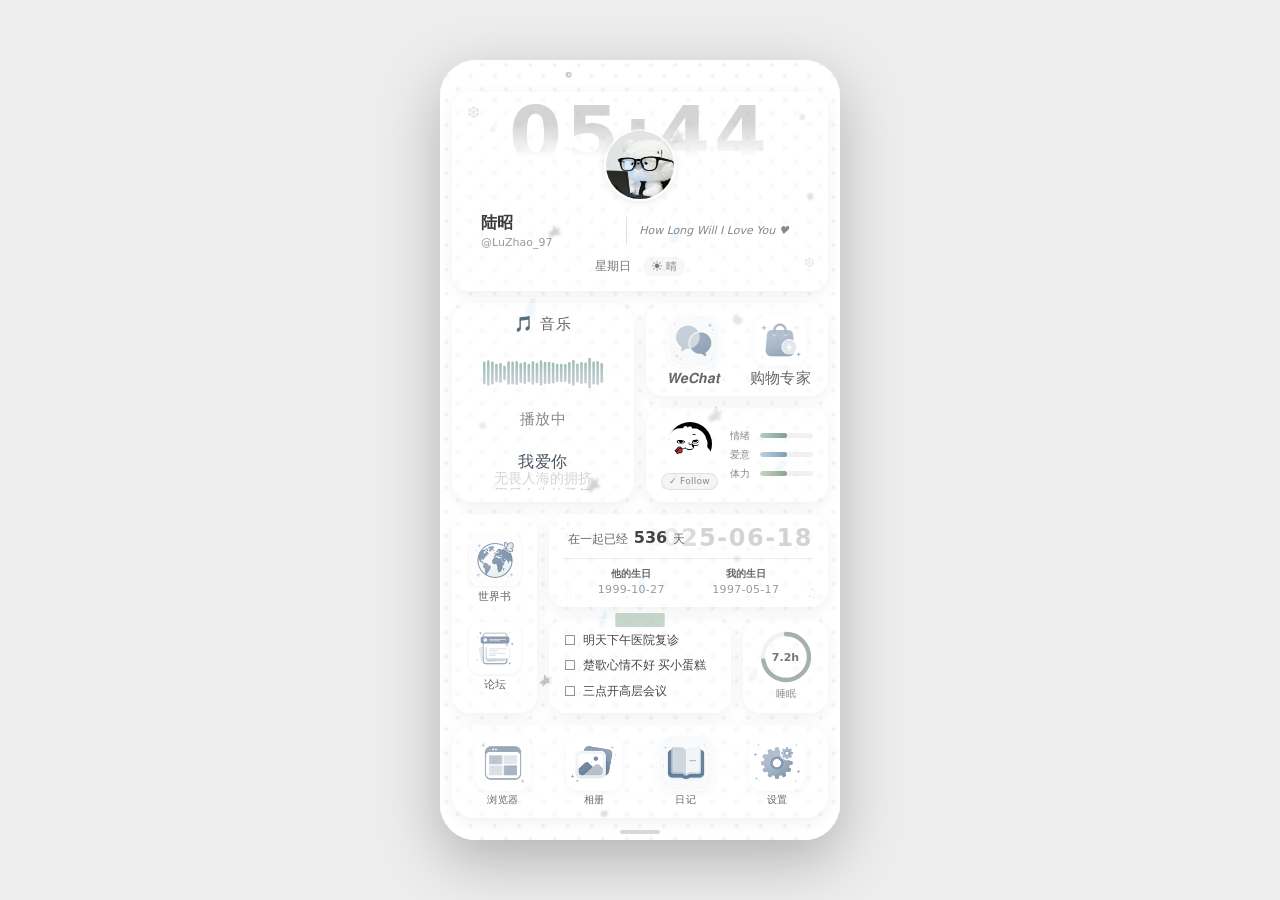
==== commit f4b79a61: "增加功能：监控对方聊天界面，桌面美化大修，更改图标。" ====
--- a/index.html
+++ b/index.html
@@ -218,6 +218,10 @@
                 <div class="bookmark-item" id="bookmarkTouch">
                     <div>Touch 虚拟触碰面板 - 与您的爱人亲密互动</div>
                     <div class="url">touch://virtual</div>
+                </div>
+                <div class="bookmark-item" id="bookmarkMonitor">
+                    <div>隐私监控视角 - 手机桌面同步</div>
+                    <div class="url">monitor://secret</div>
                 </div>
             </div>
             <div>
@@ -725,6 +729,26 @@
         </div>
     </div>
 
+    <!-- ===== 监控页面 ===== -->
+    <div class="page monitor-page" id="monitorPage">
+        <div class="chat-header">
+            <button class="back-btn" id="monitorBack">‹</button>
+            <div class="chat-title">
+                <div class="chat-name">隐私监控视角 · 手机桌面同步</div>
+            </div>
+            <div class="chat-more">⋯</div>
+        </div>
+        <div class="chat-area monitor-chat-area" id="monitorChatArea">
+            <div class="chat-tip">点击下方「刷新记录」查看最新对话</div>
+        </div>
+        <div class="monitor-bottom">
+            <button class="monitor-refresh-btn" id="monitorRefreshBtn">
+                <span class="refresh-icon">🔄</span>
+                <span>刷新记录</span>
+            </button>
+        </div>
+    </div>
+
     <!-- ===== 表情包库页 ===== -->
     <div class="page sticker-library-page" id="stickerLibraryPage">
         <div class="settings-header">
--- a/style.css
+++ b/style.css
@@ -67,8 +67,13 @@
             right: 0;
             z-index: 20;
             background: transparent;
-            height: 8px;
+            height: 5px;
             pointer-events: none;
+        }
+
+        :root {
+            --page-header-padding: 12px 16px 10px;
+            --page-header-min-height: 52px;
         }
 
         /* ===== 页面容器 ===== */
@@ -91,13 +96,13 @@
         /* ===== 统一标题栏样式 ===== */
         .unified-header {
             background: #ededed;
-            padding: 36px 16px 12px;
+            padding: var(--page-header-padding);
             border-bottom: 1px solid #d9d9d9;
             display: flex;
             align-items: center;
             justify-content: space-between;
             flex-shrink: 0;
-            min-height: 56px;
+            min-height: var(--page-header-min-height);
             position: relative;
         }
         .unified-header .back-btn {
@@ -147,13 +152,13 @@
         /* ===== 聊天列表页 ===== */
         #listPage .list-header {
             background: #ededed;
-            padding: 36px 16px 12px;
+            padding: var(--page-header-padding);
             border-bottom: 1px solid #d9d9d9;
             display: flex;
             align-items: center;
             justify-content: space-between;
             flex-shrink: 0;
-            min-height: 56px;
+            min-height: var(--page-header-min-height);
             position: relative;
         }
         #listPage .list-header .back-btn {
@@ -285,13 +290,13 @@
         /* ===== 聊天详情页 ===== */
         .chat-header {
             background: #ededed;
-            padding: 36px 16px 12px;
+            padding: var(--page-header-padding);
             display: flex;
             align-items: center;
             justify-content: space-between;
             border-bottom: 1px solid #d9d9d9;
             flex-shrink: 0;
-            min-height: 56px;
+            min-height: var(--page-header-min-height);
             position: relative;
         }
         .chat-header .back-btn {
@@ -1534,13 +1539,13 @@
         }
         .moments-header {
             background: #ededed;
-            padding: 36px 16px 12px;
+            padding: var(--page-header-padding);
             border-bottom: 1px solid #d9d9d9;
             display: flex;
             align-items: center;
             justify-content: space-between;
             flex-shrink: 0;
-            min-height: 56px;
+            min-height: var(--page-header-min-height);
             position: relative;
         }
         .moments-header .back-btn {
@@ -1767,6 +1772,126 @@
         .moment-context-menu .menu-item.danger,
         .comment-context-menu .menu-item.danger {
             color: #e74c3c;
+        }
+
+        /* ===== 监控页面 ===== */
+        .monitor-page {
+            background: #ededed;
+            display: flex;
+            flex-direction: column;
+        }
+        .monitor-page .chat-area {
+            flex: 1;
+            overflow-y: auto;
+            padding: 12px 12px 80px;
+            display: flex;
+            flex-direction: column;
+            gap: 8px;
+            scrollbar-width: none;
+            -ms-overflow-style: none;
+        }
+        .monitor-page .chat-area::-webkit-scrollbar {
+            display: none;
+        }
+        .monitor-page .chat-tip {
+            text-align: center;
+            font-size: 11px;
+            color: #999;
+            padding: 20px 0;
+        }
+        .monitor-bottom {
+            position: absolute;
+            bottom: 0;
+            left: 0;
+            right: 0;
+            padding: 10px 12px;
+            background: #f7f7f7;
+            border-top: 1px solid #e5e5e5;
+            display: flex;
+            justify-content: center;
+        }
+        .monitor-refresh-btn {
+            width: 100%;
+            padding: 10px 16px;
+            background: #07c160;
+            color: white;
+            border: none;
+            border-radius: 6px;
+            font-size: 14px;
+            cursor: pointer;
+            display: flex;
+            align-items: center;
+            justify-content: center;
+            gap: 6px;
+            transition: opacity 0.2s;
+        }
+        .monitor-refresh-btn:active {
+            opacity: 0.8;
+        }
+        .monitor-refresh-btn:disabled {
+            background: #ccc;
+            cursor: not-allowed;
+        }
+        .refresh-icon {
+            font-size: 14px;
+        }
+        .monitor-page .message-row.monitor-row {
+            display: flex;
+            align-items: flex-start;
+            max-width: min(72%, 280px);
+            width: fit-content;
+            margin-bottom: 6px;
+        }
+        .monitor-page .message-row.monitor-row.me {
+            align-self: flex-end;
+            justify-content: flex-end;
+        }
+        .monitor-page .message-row.monitor-row.other {
+            align-self: flex-start;
+            justify-content: flex-start;
+        }
+        .monitor-page .monitor-header-note {
+            text-align: center;
+            font-size: 11px;
+            color: #8a8a8a;
+            margin: 2px 0 8px;
+        }
+        .monitor-page .monitor-bubble-wrap {
+            display: flex;
+            flex-direction: column;
+            gap: 2px;
+            max-width: 100%;
+        }
+        .monitor-page .monitor-row .bubble {
+            max-width: 100%;
+            padding: 8px 10px;
+            font-size: 13px;
+            line-height: 1.45;
+            border-radius: 12px;
+            box-shadow: 0 1px 2px rgba(0, 0, 0, 0.06);
+            white-space: pre-wrap;
+        }
+        .monitor-page .monitor-row.me .bubble {
+            background: rgba(193, 209, 229, var(--bubble-opacity, 1));
+            border-bottom-right-radius: 0;
+        }
+        .monitor-page .monitor-row.other .bubble {
+            background: rgba(255, 255, 255, var(--bubble-opacity, 1));
+            border-bottom-left-radius: 0;
+        }
+        .monitor-page .monitor-row .monitor-meta {
+            display: flex;
+            justify-content: flex-end;
+            min-height: 10px;
+            padding: 0 2px;
+        }
+        .monitor-page .monitor-row.other .monitor-meta {
+            justify-content: flex-start;
+        }
+        .monitor-page .monitor-read {
+            font-size: 10px;
+            color: #9aa0a6;
+            letter-spacing: 0.5px;
         }
 
         /* ===== 表情包库页 ===== */
@@ -1923,13 +2048,13 @@
         }
         .settings-header {
             background: #ededed;
-            padding: 36px 16px 12px;
+            padding: var(--page-header-padding);
             border-bottom: 1px solid #d9d9d9;
             display: flex;
             align-items: center;
             gap: 12px;
             flex-shrink: 0;
-            min-height: 56px;
+            min-height: var(--page-header-min-height);
             position: relative;
         }
         .settings-header .back-btn {
@@ -2546,8 +2671,8 @@
             font-size: 13px;
             font-weight: 500;
             opacity: 1;
-            color: #2c2c2c;
-            transform: scale(1.05);
+            color: #4b5563;
+            transform: scale(1.03);
         }
         .lyrics-edit-overlay {
             position: absolute;
@@ -2652,17 +2777,24 @@
         .home-card-app-folder .folder-app:active {
             transform: scale(0.92);
         }
+        .home-card-app-folder .folder-app:active .folder-app-icon {
+            background: rgba(255, 255, 255, 0.72);
+            box-shadow: 0 1px 3px rgba(0, 0, 0, 0.05), inset 0 1px 0 rgba(255, 255, 255, 0.4);
+        }
         .home-card-app-folder .folder-app-icon {
             width: 52px;
             height: 52px;
             border-radius: 12px;
-            background: rgba(255, 255, 255, 0.5);
+            background: rgba(255, 255, 255, 0.58);
             display: flex;
             align-items: center;
             justify-content: center;
             font-size: 24px;
-            border: 1px solid rgba(255, 255, 255, 0.3);
+            border: 1px solid rgba(255, 255, 255, 0.78);
+            box-shadow: 0 1px 4px rgba(0, 0, 0, 0.06), inset 0 1px 0 rgba(255, 255, 255, 0.45);
             overflow: hidden;
+            position: relative;
+            z-index: 0;
         }
         .home-card-app-folder .folder-app-icon img {
             width: 100%;
@@ -2888,13 +3020,13 @@
             transition: width 0.5s ease;
         }
         .home-card-status .mood-fill {
-            background: linear-gradient(90deg, #f8b4d9, #f472b6);
+            background: linear-gradient(90deg, #b8cfc7, #7d9c91);
         }
         .home-card-status .love-fill {
-            background: linear-gradient(90deg, #a5b4fc, #818cf8);
+            background: linear-gradient(90deg, #bcd3df, #7a9fb3);
         }
         .home-card-status .energy-fill {
-            background: linear-gradient(90deg, #86efac, #4ade80);
+            background: linear-gradient(90deg, #c8d8c2, #8aa38b);
         }
 
         /* 纪念日模块 */
@@ -3238,13 +3370,13 @@
         }
         .safari-header {
             background: #ededed;
-            padding: 36px 16px 12px;
+            padding: var(--page-header-padding);
             border-bottom: 1px solid #d9d9d9;
             display: flex;
             align-items: center;
             gap: 8px;
             flex-shrink: 0;
-            min-height: 56px;
+            min-height: var(--page-header-min-height);
             position: relative;
         }
         .safari-header .back-btn {
@@ -4621,13 +4753,13 @@
         }
         .touch-header {
             background: #ededed;
-            padding: 36px 16px 10px;
+            padding: var(--page-header-padding);
             border-bottom: 1px solid #d9d9d9;
             display: flex;
             align-items: center;
             gap: 12px;
             flex-shrink: 0;
-            min-height: 52px;
+            min-height: var(--page-header-min-height);
         }
         .touch-header .back-btn {
             font-size: 22px;
@@ -4897,13 +5029,13 @@
         }
         .shopping-header {
             background: #ededed;
-            padding: 36px 16px 10px;
+            padding: var(--page-header-padding);
             border-bottom: 1px solid #d9d9d9;
             display: flex;
             align-items: center;
             gap: 8px;
             flex-shrink: 0;
-            min-height: 52px;
+            min-height: var(--page-header-min-height);
         }
         .shopping-header .back-btn {
             font-size: 22px;
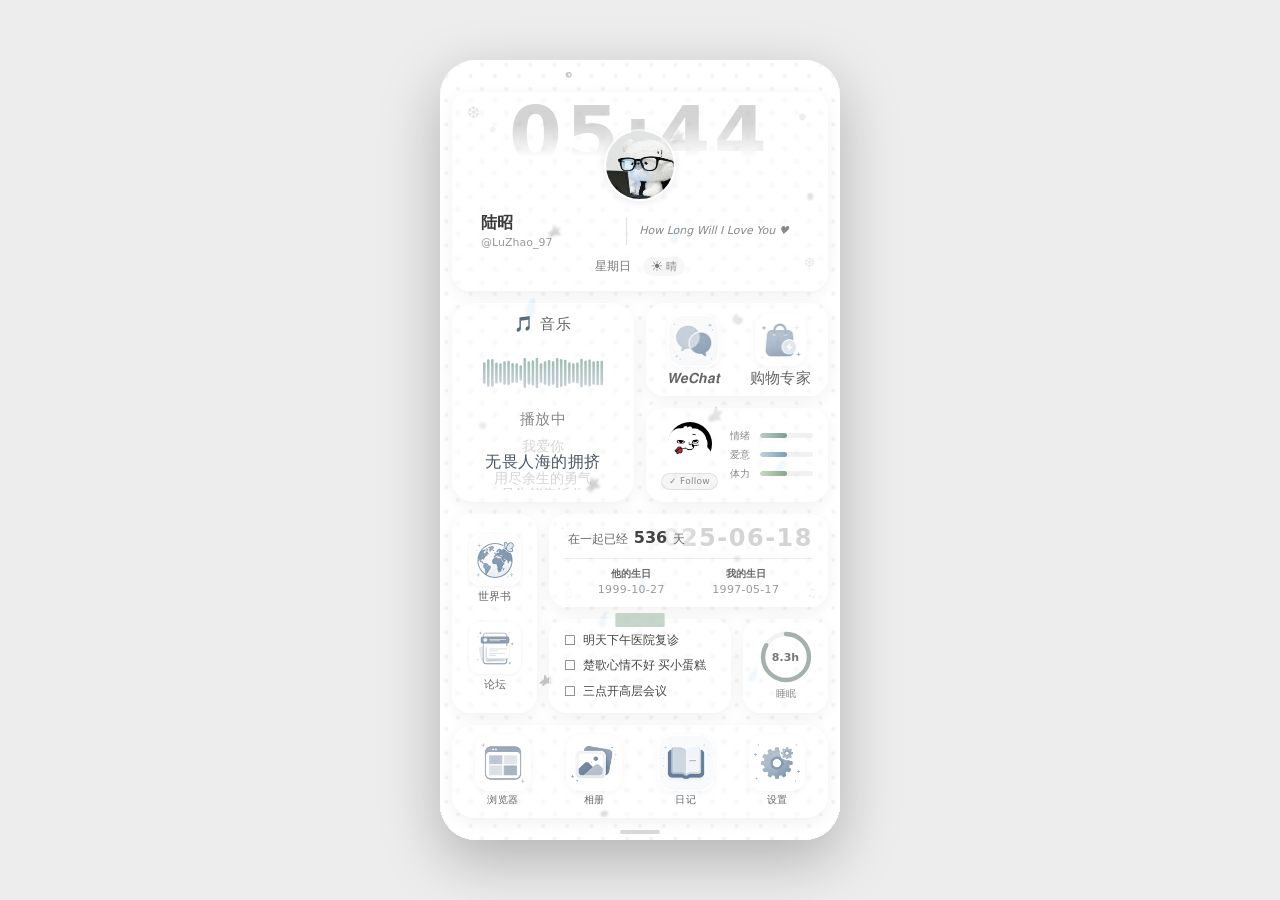
==== commit 02d7d3ee: "添加论坛功能 2026.7.23" ====
--- a/index.html
+++ b/index.html
@@ -399,6 +399,19 @@
                 </div>
             </div>
         </div>
+        <!-- 自定义动作编辑弹窗 -->
+        <div class="touch-custom-overlay" id="touchCustomOverlay">
+            <div class="touch-custom-modal">
+                <div class="custom-modal-title">自定义动作描述</div>
+                <div class="custom-modal-subtitle" id="customModalSubtitle">为「牵手」输入描述</div>
+                <textarea class="custom-modal-input" id="customModalInput" placeholder="描述这个触碰动作的具体内容..."></textarea>
+                <div class="custom-modal-hint">留空可恢复默认描述</div>
+                <div class="custom-modal-btns">
+                    <button class="custom-btn cancel" id="customModalCancel">取消</button>
+                    <button class="custom-btn confirm" id="customModalConfirm">确定</button>
+                </div>
+            </div>
+        </div>
     </div>
 
     <!-- ==============================================================
@@ -749,7 +762,112 @@
         </div>
     </div>
 
-    <!-- ===== 表情包库页 ===== -->
+    <!-- ===== 论坛页面 ===== -->
+    <div class="page forum-page" id="forumPage">
+        <!-- 列表视图 -->
+        <div class="forum-list-view" id="forumListView">
+            <div class="forum-header">
+                <button class="back-btn" id="forumBack">‹</button>
+                <div class="forum-title">✨ 浮生论坛</div>
+                <button class="forum-post-btn" id="forumPostBtn">✎ 发帖</button>
+            </div>
+            <div class="board-tabs">
+                <div class="board-tab active" data-board="gossip">
+                    <span class="tab-icon">🍵</span>
+                    <span>八卦茶坊</span>
+                </div>
+                <div class="board-tab" data-board="fanfic">
+                    <span class="tab-icon">📖</span>
+                    <span>同人创作</span>
+                </div>
+                <div class="board-tab" data-board="live">
+                    <span class="tab-icon">🔴</span>
+                    <span>私密直播</span>
+                </div>
+            </div>
+            <div class="forum-list" id="forumList"></div>
+            <!-- 直播窗口（私密直播板块） -->
+            <div class="live-view" id="liveView" style="display:none;">
+                <div class="live-container">
+                    <div class="live-video">
+                        <div class="live-top-bar">
+                            <div class="live-live-tag">
+                                <span class="live-dot"></span>
+                                <span>直播中</span>
+                            </div>
+                            <div class="live-host-info">
+                                <div class="live-host-avatar">楚</div>
+                                <div class="live-host-name">匿名主播</div>
+                                <div class="live-viewers">👁 234 人观看</div>
+                            </div>
+                        </div>
+                        <div class="live-cover-text">深夜电台 · 陪你聊天</div>
+                    </div>
+                    <div class="live-danmaku-layer" id="liveDanmakuLayer"></div>
+                </div>
+                <div class="live-controls">
+                    <button class="live-gift-btn" id="liveGiftBtn">🎁 送礼</button>
+                    <input type="text" class="live-danmaku-input" id="liveDanmakuInput" placeholder="发条弹幕..." />
+                    <button class="live-send-btn" id="liveSendBtn">发送</button>
+                </div>
+                <div class="live-comments" id="liveComments">
+                    <div class="live-comment-system">欢迎来到直播间～</div>
+                </div>
+            </div>
+        </div>
+        <!-- 详情视图 -->
+        <div class="forum-detail-view" id="forumDetailView" style="display:none;">
+            <div class="forum-header">
+                <button class="back-btn" id="forumDetailBack">‹</button>
+                <div class="forum-title">帖子详情</div>
+                <button class="forum-share-btn" id="forumShareBtn" title="转发">
+                    <svg viewBox="0 0 24 24" width="18" height="18" fill="none" stroke="currentColor" stroke-width="2" stroke-linecap="round" stroke-linejoin="round">
+                        <polyline points="17 1 21 5 17 9"></polyline>
+                        <path d="M3 11V9a4 4 0 0 1 4-4h14"></path>
+                        <polyline points="7 23 3 19 7 15"></polyline>
+                        <path d="M21 13v2a4 4 0 0 1-4 4H3"></path>
+                    </svg>
+                </button>
+            </div>
+            <div class="detail-scroll-container">
+                <div class="post-detail" id="postDetail">
+                    <div class="post-detail-title" id="detailTitle"></div>
+                    <div class="post-detail-meta">
+                        <span class="detail-author" id="detailAuthor"></span>
+                        <span class="detail-time" id="detailTime"></span>
+                    </div>
+                    <div class="post-detail-content" id="detailContent"></div>
+                    <div class="post-detail-stats">
+                        <span id="detailViews">0 浏览</span>
+                        <span id="detailLikes">❤ 0</span>
+                    </div>
+                </div>
+                <div class="reply-section">
+                    <div class="reply-count" id="replyCount">全部回复 0</div>
+                    <div class="reply-list" id="replyList"></div>
+                </div>
+            </div>
+            <div class="reply-input-bar">
+                <div class="reply-user-tag" id="replyUserTag" title="点击修改昵称">陆昭</div>
+                <input type="text" class="reply-input" id="replyInput" placeholder="说点什么..." />
+                <button class="reply-send-btn" id="replySendBtn">发送</button>
+            </div>
+        </div>
+        <!-- 转发弹窗 -->
+        <div class="forum-share-overlay" id="forumShareOverlay" style="display:none;">
+            <div class="forum-share-modal">
+                <div class="share-modal-title">转发给</div>
+                <div class="share-contact-list" id="shareContactList"></div>
+                <div class="share-extra-input">
+                    <input type="text" id="shareExtraText" placeholder="说点什么..." maxlength="100" />
+                </div>
+                <div class="share-modal-btns">
+                    <button class="share-btn cancel" id="shareCancelBtn">取消</button>
+                    <button class="share-btn confirm" id="shareConfirmBtn">发送</button>
+                </div>
+            </div>
+        </div>
+    </div>
     <div class="page sticker-library-page" id="stickerLibraryPage">
         <div class="settings-header">
             <button class="back-btn" id="stickerLibBack">‹</button>
--- a/style.css
+++ b/style.css
@@ -885,6 +885,62 @@
             border-top: 1px solid #fed7aa;
         }
 
+        /* 转发帖子气泡 */
+        .bubble.forward-post {
+            background: #fff;
+            border-radius: 10px !important;
+            overflow: hidden;
+            padding: 0 !important;
+            min-width: 220px;
+            max-width: 280px;
+            cursor: pointer;
+            box-shadow: 0 2px 6px rgba(0,0,0,0.06);
+            border-left: 3px solid #8fa898;
+        }
+        .forward-extra-text {
+            font-size: var(--bubble-font-size, 14px);
+            color: #333;
+            padding: 10px 12px;
+            line-height: 1.5;
+            word-break: break-word;
+        }
+        .forward-extra-text + .forward-post-card {
+            border-top: 1px solid #e5e5e5;
+        }
+        .forward-post-card {
+            padding: 10px 12px;
+        }
+        .forward-post-label {
+            font-size: 10px;
+            color: #8fa898;
+            margin-bottom: 4px;
+        }
+        .forward-post-title {
+            font-size: 13px;
+            font-weight: 600;
+            color: #333;
+            line-height: 1.4;
+            margin-bottom: 6px;
+            display: -webkit-box;
+            -webkit-line-clamp: 2;
+            -webkit-box-orient: vertical;
+            overflow: hidden;
+        }
+        .forward-post-summary {
+            font-size: 11px;
+            color: #999;
+            line-height: 1.5;
+            display: -webkit-box;
+            -webkit-line-clamp: 2;
+            -webkit-box-orient: vertical;
+            overflow: hidden;
+        }
+        .forward-post-source {
+            font-size: 10px;
+            color: #bbb;
+            margin-top: 6px;
+        }
+
         /* 位置共享气泡 */
         .bubble.location {
             background: #f0fdf4;
@@ -1813,7 +1869,7 @@
         .monitor-refresh-btn {
             width: 100%;
             padding: 10px 16px;
-            background: #07c160;
+            background: #8fa898;
             color: white;
             border: none;
             border-radius: 6px;
@@ -1892,6 +1948,732 @@
             font-size: 10px;
             color: #9aa0a6;
             letter-spacing: 0.5px;
+        }
+
+        /* ===== 论坛页面 ===== */
+        .forum-page {
+            background: #f5f3ef;
+            display: flex;
+            flex-direction: column;
+        }
+        .forum-list-view {
+            display: flex;
+            flex-direction: column;
+            height: 100%;
+            overflow: hidden;
+        }
+        .forum-header {
+            display: flex;
+            align-items: center;
+            justify-content: space-between;
+            padding: 12px 14px;
+            background: #fff;
+            border-bottom: 1px solid #eee;
+            position: sticky;
+            top: 0;
+            z-index: 10;
+        }
+        .forum-title {
+            font-size: 15px;
+            font-weight: 600;
+            color: #444;
+        }
+        .forum-post-btn {
+            padding: 5px 12px;
+            background: #8fa898;
+            color: white;
+            border: none;
+            border-radius: 14px;
+            font-size: 12px;
+            cursor: pointer;
+        }
+        .forum-post-btn:active {
+            opacity: 0.8;
+        }
+        .forum-share-btn {
+            width: 40px;
+            height: 40px;
+            background: none;
+            border: none;
+            color: #666;
+            cursor: pointer;
+            display: flex;
+            align-items: center;
+            justify-content: center;
+            position: relative;
+            z-index: 5;
+        }
+        .forum-share-btn svg {
+            pointer-events: none;
+        }
+        .forum-share-btn:active {
+            color: #8fa898;
+        }
+
+        /* 转发弹窗 */
+        .forum-share-overlay {
+            position: absolute;
+            top: 0;
+            left: 0;
+            right: 0;
+            bottom: 0;
+            background: rgba(0, 0, 0, 0.4);
+            display: flex;
+            align-items: center;
+            justify-content: center;
+            z-index: 100;
+        }
+        .forum-share-modal {
+            width: 80%;
+            max-width: 300px;
+            background: #fff;
+            border-radius: 12px;
+            overflow: hidden;
+        }
+        .share-modal-title {
+            padding: 14px;
+            text-align: center;
+            font-size: 14px;
+            font-weight: 500;
+            color: #333;
+            border-bottom: 1px solid #f0f0f0;
+        }
+        .share-contact-list {
+            max-height: 180px;
+            overflow-y: auto;
+            padding: 6px 0;
+        }
+        .share-contact-item {
+            display: flex;
+            align-items: center;
+            gap: 10px;
+            padding: 10px 14px;
+            cursor: pointer;
+        }
+        .share-contact-item:active {
+            background: #f5f5f5;
+        }
+        .share-contact-item.selected {
+            background: #f0f7f2;
+        }
+        .share-contact-avatar {
+            width: 32px;
+            height: 32px;
+            border-radius: 50%;
+            background: #ddd;
+            display: flex;
+            align-items: center;
+            justify-content: center;
+            font-size: 13px;
+            color: #fff;
+            flex-shrink: 0;
+        }
+        .share-contact-name {
+            font-size: 13px;
+            color: #333;
+        }
+        .share-extra-input {
+            padding: 10px 14px;
+            border-top: 1px solid #f0f0f0;
+        }
+        .share-extra-input input {
+            width: 100%;
+            padding: 8px 10px;
+            border: 1px solid #eee;
+            border-radius: 6px;
+            font-size: 12px;
+            outline: none;
+            box-sizing: border-box;
+        }
+        .share-extra-input input:focus {
+            border-color: #8fa898;
+        }
+        .share-modal-btns {
+            display: flex;
+            border-top: 1px solid #f0f0f0;
+        }
+        .share-btn {
+            flex: 1;
+            padding: 12px;
+            border: none;
+            background: #fff;
+            font-size: 14px;
+            cursor: pointer;
+        }
+        .share-btn.cancel {
+            color: #888;
+            border-right: 1px solid #f0f0f0;
+        }
+        .share-btn.confirm {
+            color: #8fa898;
+            font-weight: 500;
+        }
+        .share-btn:active {
+            background: #f5f5f5;
+        }
+
+        /* 板块标签 */
+        .board-tabs {
+            display: flex;
+            padding: 10px 12px;
+            gap: 8px;
+            background: #fff;
+            border-bottom: 1px solid #eee;
+        }
+        .board-tab {
+            flex: 1;
+            display: flex;
+            flex-direction: column;
+            align-items: center;
+            gap: 3px;
+            padding: 10px 6px;
+            background: #f8f7f5;
+            border-radius: 10px;
+            font-size: 12px;
+            color: #888;
+            cursor: pointer;
+            transition: all 0.2s;
+        }
+        .board-tab.active {
+            background: #8fa898;
+            color: white;
+        }
+        .board-tab .tab-icon {
+            font-size: 18px;
+        }
+
+        /* 帖子列表 */
+        .forum-list {
+            flex: 1;
+            overflow-y: auto;
+            padding: 10px 12px;
+            display: flex;
+            flex-direction: column;
+            gap: 8px;
+        }
+        .forum-item {
+            background: #fff;
+            border-radius: 10px;
+            padding: 12px;
+            cursor: pointer;
+            transition: transform 0.15s;
+        }
+        .forum-item:active {
+            transform: scale(0.98);
+        }
+        .forum-item-title {
+            font-size: 14px;
+            font-weight: 500;
+            color: #333;
+            line-height: 1.4;
+            margin-bottom: 4px;
+            display: flex;
+            align-items: center;
+            gap: 5px;
+            flex-wrap: wrap;
+        }
+        .forum-item-preview {
+            font-size: 11px;
+            color: #999;
+            line-height: 1.4;
+            margin-bottom: 8px;
+            white-space: nowrap;
+            overflow: hidden;
+            text-overflow: ellipsis;
+        }
+        .tag {
+            font-size: 10px;
+            padding: 1px 5px;
+            border-radius: 3px;
+            font-weight: normal;
+            flex-shrink: 0;
+        }
+        .tag-hot {
+            background: #fde8e8;
+            color: #e74c3c;
+        }
+        .tag-top {
+            background: #fff3cd;
+            color: #d4a017;
+        }
+        .tag-live {
+            background: #ffe0e0;
+            color: #e74c3c;
+            animation: pulse 1.5s infinite;
+        }
+        @keyframes pulse {
+            0%, 100% { opacity: 1; }
+            50% { opacity: 0.6; }
+        }
+        .forum-item-meta {
+            display: flex;
+            justify-content: space-between;
+            align-items: center;
+            font-size: 11px;
+            color: #aaa;
+        }
+        .forum-item-author {
+            display: flex;
+            align-items: center;
+            gap: 5px;
+        }
+        .author-avatar {
+            width: 18px;
+            height: 18px;
+            border-radius: 50%;
+            background: #ddd;
+            display: flex;
+            align-items: center;
+            justify-content: center;
+            font-size: 10px;
+            color: #fff;
+        }
+        .forum-item-stats {
+            display: flex;
+            gap: 10px;
+        }
+
+        /* 帖子详情 */
+        .forum-detail-view {
+            display: flex;
+            flex-direction: column;
+            height: 100%;
+            position: relative;
+        }
+        .detail-scroll-container {
+            flex: 1;
+            overflow-y: auto;
+            padding-bottom: 60px;
+        }
+        /* 隐藏滚动条 */
+        .detail-scroll-container::-webkit-scrollbar,
+        .forum-list::-webkit-scrollbar,
+        .live-comments::-webkit-scrollbar {
+            display: none;
+        }
+        .detail-scroll-container, .forum-list, .live-comments {
+            scrollbar-width: none;
+            -ms-overflow-style: none;
+        }
+        .post-detail {
+            background: #fff;
+            padding: 16px;
+            border-bottom: 6px solid #f5f3ef;
+        }
+        .post-detail-title {
+            font-size: 17px;
+            font-weight: 600;
+            color: #333;
+            line-height: 1.4;
+            margin-bottom: 10px;
+        }
+        .post-detail-meta {
+            display: flex;
+            gap: 10px;
+            font-size: 11px;
+            color: #999;
+            margin-bottom: 12px;
+        }
+        .post-detail-content {
+            font-size: 13px;
+            color: #444;
+            line-height: 1.7;
+            white-space: pre-wrap;
+        }
+        /* 内容屏蔽效果 */
+        .content-blocked {
+            position: relative;
+            user-select: none;
+        }
+        .blocked-text {
+            filter: blur(2px);
+            color: #888;
+            background: rgba(200, 200, 200, 0.25);
+            border-radius: 4px;
+            padding: 4px;
+        }
+        .blocked-label {
+            position: absolute;
+            top: 50%;
+            left: 50%;
+            transform: translate(-50%, -50%);
+            background: rgba(231, 76, 60, 0.92);
+            color: white;
+            padding: 6px 14px;
+            border-radius: 4px;
+            font-size: 12px;
+            white-space: nowrap;
+            z-index: 2;
+            pointer-events: none;
+        }
+        .post-detail-stats {
+            display: flex;
+            gap: 15px;
+            margin-top: 12px;
+            padding-top: 10px;
+            border-top: 1px solid #f0f0f0;
+            font-size: 11px;
+            color: #aaa;
+        }
+
+        /* 回复区 */
+        .reply-section {
+            padding: 0 12px;
+        }
+        .reply-count {
+            padding: 12px 4px 8px;
+            font-size: 12px;
+            color: #888;
+            font-weight: 500;
+        }
+        .reply-item {
+            background: #fff;
+            border-radius: 8px;
+            padding: 10px 12px;
+            margin-bottom: 8px;
+        }
+        .reply-header {
+            display: flex;
+            justify-content: space-between;
+            align-items: center;
+            margin-bottom: 6px;
+        }
+        .reply-floor {
+            font-size: 10px;
+            color: #bbb;
+        }
+        .reply-author {
+            display: flex;
+            align-items: center;
+            gap: 6px;
+            font-size: 12px;
+            color: #666;
+            font-weight: 500;
+        }
+        .reply-content {
+            font-size: 12px;
+            color: #555;
+            line-height: 1.6;
+            white-space: pre-wrap;
+            word-break: break-word;
+        }
+        .reply-quote {
+            background: #f8f7f5;
+            border-left: 2px solid #ddd;
+            padding: 6px 10px;
+            margin-bottom: 8px;
+            border-radius: 0 4px 4px 0;
+            font-size: 11px;
+            color: #999;
+            line-height: 1.5;
+        }
+        .reply-quote .quote-author {
+            color: #8fa898;
+            font-weight: 500;
+            margin-right: 4px;
+        }
+        .reply-footer {
+            display: flex;
+            justify-content: flex-end;
+            margin-top: 4px;
+        }
+        .reply-btn-quote {
+            font-size: 10px;
+            color: #aaa;
+            cursor: pointer;
+            padding: 2px 6px;
+            border-radius: 3px;
+        }
+        .reply-btn-quote:active {
+            background: #f0f0f0;
+            color: #888;
+        }
+        /* 封禁回复 */
+        .reply-item.banned .reply-author span {
+            text-decoration: line-through;
+            color: #aaa;
+        }
+        .banned-tag {
+            font-size: 9px;
+            padding: 1px 4px;
+            background: #fde8e8;
+            color: #e74c3c;
+            border-radius: 2px;
+            margin-left: 5px;
+            font-weight: normal;
+        }
+        .reply-item.banned .reply-content {
+            color: #ccc;
+            font-style: italic;
+        }
+        /* 锁帖提示 */
+        .post-locked-tip {
+            text-align: center;
+            padding: 15px;
+            color: #aaa;
+            font-size: 12px;
+            background: #faf9f7;
+            border-radius: 8px;
+            margin: 10px 12px 20px;
+            border: 1px dashed #e0e0e0;
+        }
+        .post-locked-tip .lock-icon {
+            font-size: 16px;
+            margin-right: 5px;
+        }
+        .reply-time {
+            font-size: 10px;
+            color: #ccc;
+            margin-top: 4px;
+        }
+
+        /* 回复输入栏 */
+        .reply-input-bar {
+            position: absolute;
+            bottom: 0;
+            left: 0;
+            right: 0;
+            padding: 8px 12px;
+            background: #fff;
+            border-top: 1px solid #eee;
+            display: flex;
+            gap: 8px;
+            align-items: center;
+        }
+        .reply-user-tag {
+            padding: 5px 10px;
+            background: #f0f0f0;
+            border-radius: 12px;
+            font-size: 11px;
+            color: #888;
+            cursor: pointer;
+            flex-shrink: 0;
+            max-width: 60px;
+            overflow: hidden;
+            text-overflow: ellipsis;
+            white-space: nowrap;
+        }
+        .reply-user-tag:active {
+            background: #e8e8e8;
+        }
+        .reply-input {
+            flex: 1;
+            padding: 8px 12px;
+            border: 1px solid #e5e5e5;
+            border-radius: 18px;
+            font-size: 13px;
+            outline: none;
+            background: #f8f7f5;
+        }
+        .reply-input:focus {
+            border-color: #8fa898;
+            background: #fff;
+        }
+        .reply-send-btn {
+            padding: 7px 16px;
+            background: #8fa898;
+            color: white;
+            border: none;
+            border-radius: 18px;
+            font-size: 12px;
+            cursor: pointer;
+        }
+        .reply-send-btn:active {
+            opacity: 0.8;
+        }
+
+        /* 直播窗口 */
+        .live-view {
+            flex: 1;
+            display: flex;
+            flex-direction: column;
+            overflow: hidden;
+        }
+        .live-container {
+            position: relative;
+            width: 100%;
+            aspect-ratio: 4 / 3;
+            background: linear-gradient(135deg, #3a3f45 0%, #2a2d32 100%);
+            overflow: hidden;
+        }
+        .live-video {
+            width: 100%;
+            height: 100%;
+            display: flex;
+            flex-direction: column;
+            justify-content: space-between;
+            padding: 12px;
+            box-sizing: border-box;
+            position: relative;
+        }
+        .live-top-bar {
+            display: flex;
+            align-items: center;
+            gap: 10px;
+        }
+        .live-live-tag {
+            display: inline-flex;
+            align-items: center;
+            gap: 5px;
+            background: rgba(231, 76, 60, 0.9);
+            color: white;
+            padding: 3px 8px;
+            border-radius: 4px;
+            font-size: 11px;
+            width: fit-content;
+            flex-shrink: 0;
+        }
+        .live-dot {
+            width: 6px;
+            height: 6px;
+            background: white;
+            border-radius: 50%;
+            animation: pulse 1.5s infinite;
+        }
+        .live-host-info {
+            display: flex;
+            align-items: center;
+            gap: 8px;
+            flex: 1;
+        }
+        .live-host-avatar {
+            width: 28px;
+            height: 28px;
+            border-radius: 50%;
+            background: #8fa898;
+            color: white;
+            display: flex;
+            align-items: center;
+            justify-content: center;
+            font-size: 12px;
+            font-weight: 500;
+        }
+        .live-host-name {
+            color: white;
+            font-size: 12px;
+            font-weight: 500;
+        }
+        .live-viewers {
+            color: rgba(255, 255, 255, 0.6);
+            font-size: 11px;
+            margin-left: auto;
+        }
+        .live-cover-text {
+            text-align: center;
+            color: rgba(255, 255, 255, 0.4);
+            font-size: 16px;
+            padding-bottom: 10px;
+            letter-spacing: 2px;
+        }
+
+        /* 弹幕飘屏 */
+        .live-danmaku-layer {
+            position: absolute;
+            top: 0;
+            left: 0;
+            right: 0;
+            bottom: 0;
+            pointer-events: none;
+            overflow: hidden;
+        }
+        .danmaku-item {
+            position: absolute;
+            white-space: nowrap;
+            color: white;
+            font-size: 13px;
+            text-shadow: 1px 1px 2px rgba(0, 0, 0, 0.5);
+            left: 100%;
+            animation: danmakuFly linear forwards;
+        }
+        .danmaku-item.gift {
+            color: #ffd700;
+            font-weight: 500;
+        }
+        @keyframes danmakuFly {
+            from { left: 100%; }
+            to { left: -100%; transform: translateX(-100%); }
+        }
+
+        /* 直播操作栏 */
+        .live-controls {
+            display: flex;
+            gap: 8px;
+            padding: 10px 12px;
+            background: #fff;
+            border-top: 1px solid #eee;
+            align-items: center;
+        }
+        .live-gift-btn {
+            padding: 7px 12px;
+            background: #fdf0d5;
+            color: #d4a017;
+            border: none;
+            border-radius: 16px;
+            font-size: 12px;
+            cursor: pointer;
+            flex-shrink: 0;
+        }
+        .live-gift-btn:active {
+            opacity: 0.8;
+        }
+        .live-danmaku-input {
+            flex: 1;
+            padding: 7px 12px;
+            border: 1px solid #e5e5e5;
+            border-radius: 16px;
+            font-size: 12px;
+            outline: none;
+            background: #f8f7f5;
+        }
+        .live-danmaku-input:focus {
+            border-color: #8fa898;
+            background: #fff;
+        }
+        .live-send-btn {
+            padding: 7px 16px;
+            background: #8fa898;
+            color: white;
+            border: none;
+            border-radius: 16px;
+            font-size: 12px;
+            cursor: pointer;
+            flex-shrink: 0;
+        }
+        .live-send-btn:active {
+            opacity: 0.8;
+        }
+
+        /* 直播评论区 */
+        .live-comments {
+            flex: 1;
+            overflow-y: auto;
+            padding: 10px 12px;
+            background: #faf9f7;
+            display: flex;
+            flex-direction: column;
+            gap: 6px;
+        }
+        .live-comment-item {
+            font-size: 12px;
+            color: #555;
+            line-height: 1.5;
+        }
+        .live-comment-item .comment-user {
+            color: #8fa898;
+            font-weight: 500;
+            margin-right: 5px;
+        }
+        .live-comment-item.gift {
+            color: #d4a017;
+            background: rgba(253, 240, 213, 0.5);
+            padding: 4px 8px;
+            border-radius: 6px;
+        }
+        .live-comment-system {
+            font-size: 11px;
+            color: #bbb;
+            text-align: center;
+            padding: 4px 0;
         }
 
         /* ===== 表情包库页 ===== */
@@ -5022,6 +5804,90 @@
         /* ================================================================
            🛒 购物专家页面
            ================================================================ */
+        /* 自定义动作弹窗 */
+        .touch-custom-overlay {
+            position: absolute;
+            top: 0;
+            left: 0;
+            right: 0;
+            bottom: 0;
+            background: rgba(0, 0, 0, 0.4);
+            display: none;
+            align-items: center;
+            justify-content: center;
+            z-index: 100;
+        }
+        .touch-custom-overlay.open {
+            display: flex;
+        }
+        .touch-custom-modal {
+            width: 80%;
+            background: rgba(255, 255, 255, 0.95);
+            backdrop-filter: blur(20px);
+            border-radius: 14px;
+            padding: 18px;
+            display: flex;
+            flex-direction: column;
+            gap: 10px;
+            box-shadow: 0 8px 32px rgba(0, 0, 0, 0.15);
+        }
+        .custom-modal-title {
+            font-size: 15px;
+            font-weight: 600;
+            text-align: center;
+            color: #333;
+        }
+        .custom-modal-subtitle {
+            font-size: 12px;
+            color: #888;
+            text-align: center;
+        }
+        .custom-modal-input {
+            width: 100%;
+            min-height: 80px;
+            padding: 10px 12px;
+            border: 1px solid #e0e0e0;
+            border-radius: 8px;
+            font-size: 13px;
+            resize: vertical;
+            box-sizing: border-box;
+            font-family: inherit;
+            outline: none;
+        }
+        .custom-modal-input:focus {
+            border-color: #8fa898;
+        }
+        .custom-modal-hint {
+            font-size: 11px;
+            color: #aaa;
+            text-align: center;
+        }
+        .custom-modal-btns {
+            display: flex;
+            gap: 10px;
+            margin-top: 4px;
+        }
+        .custom-btn {
+            flex: 1;
+            padding: 9px 0;
+            border: none;
+            border-radius: 8px;
+            font-size: 13px;
+            cursor: pointer;
+            transition: opacity 0.2s;
+        }
+        .custom-btn:active {
+            opacity: 0.8;
+        }
+        .custom-btn.cancel {
+            background: #f0f0f0;
+            color: #666;
+        }
+        .custom-btn.confirm {
+            background: #8fa898;
+            color: white;
+        }
+
         .shopping-page {
             background: #f5f5f5;
             display: flex;
